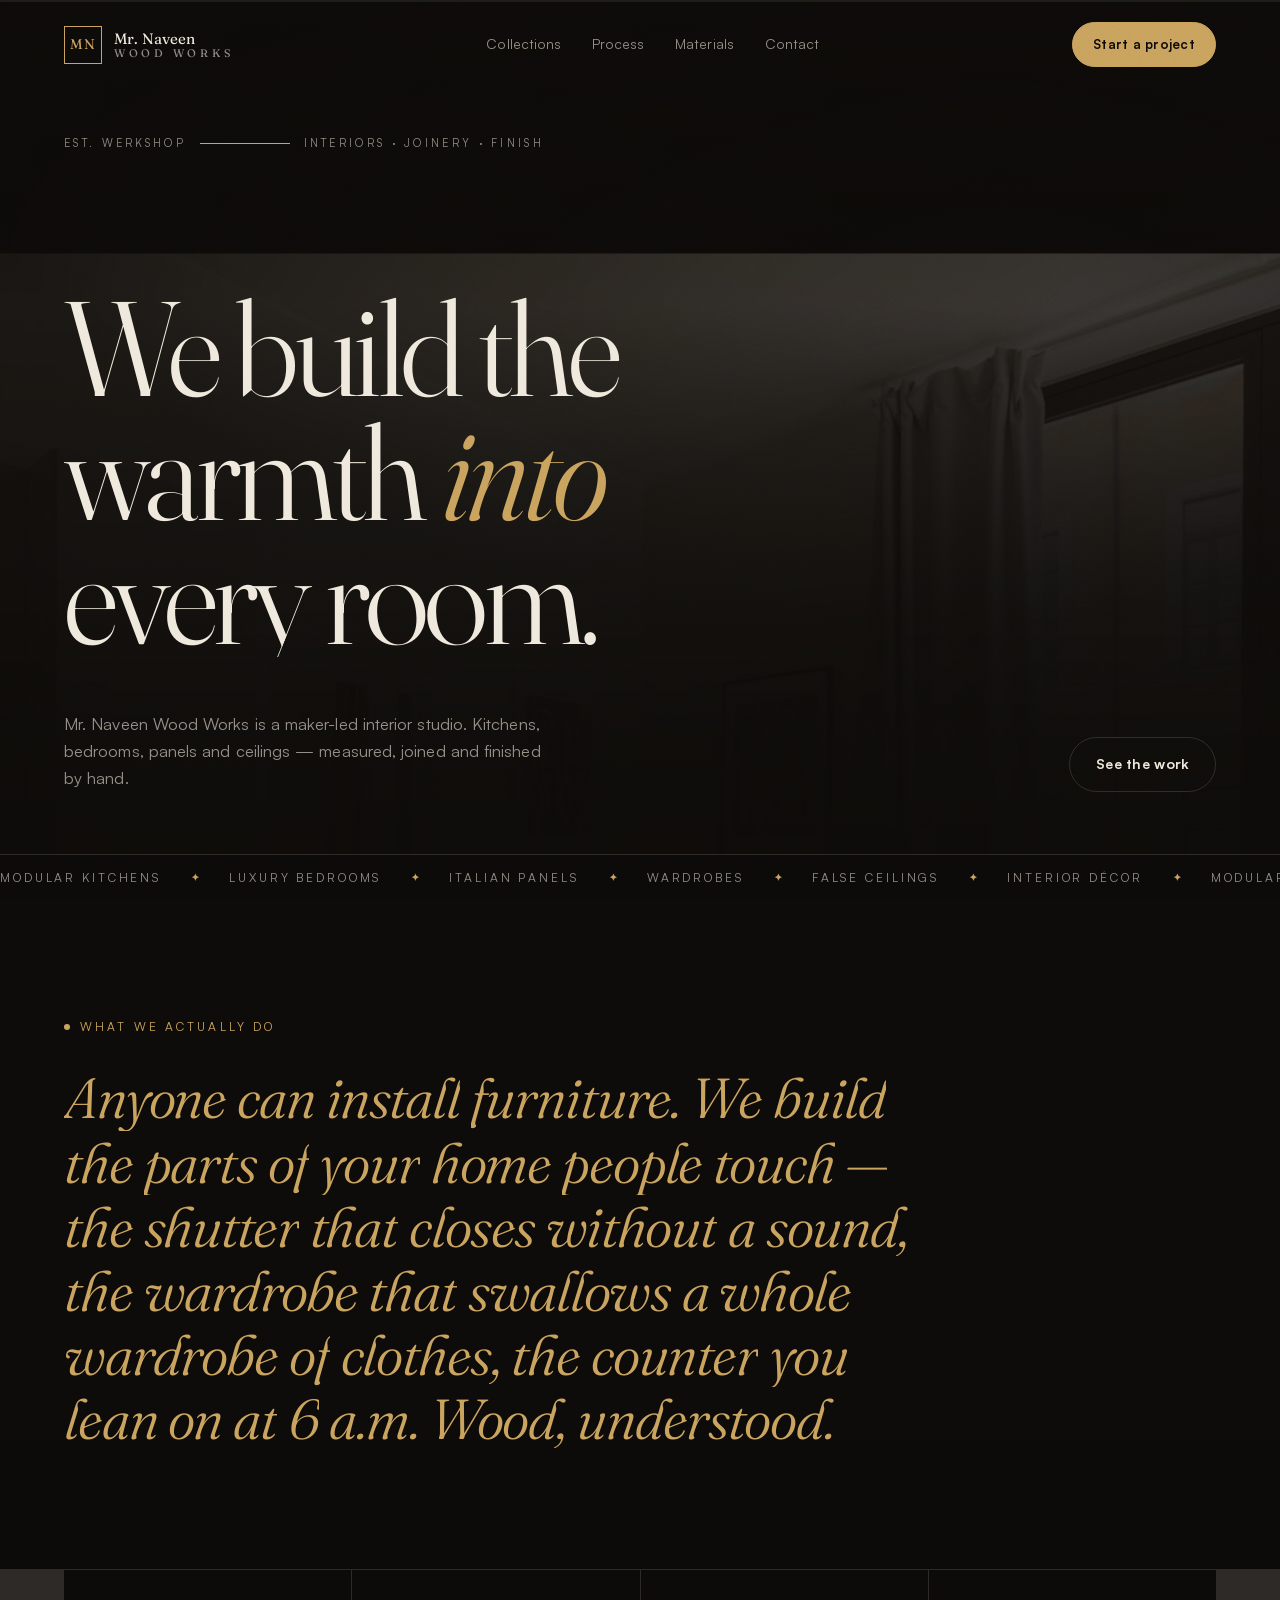
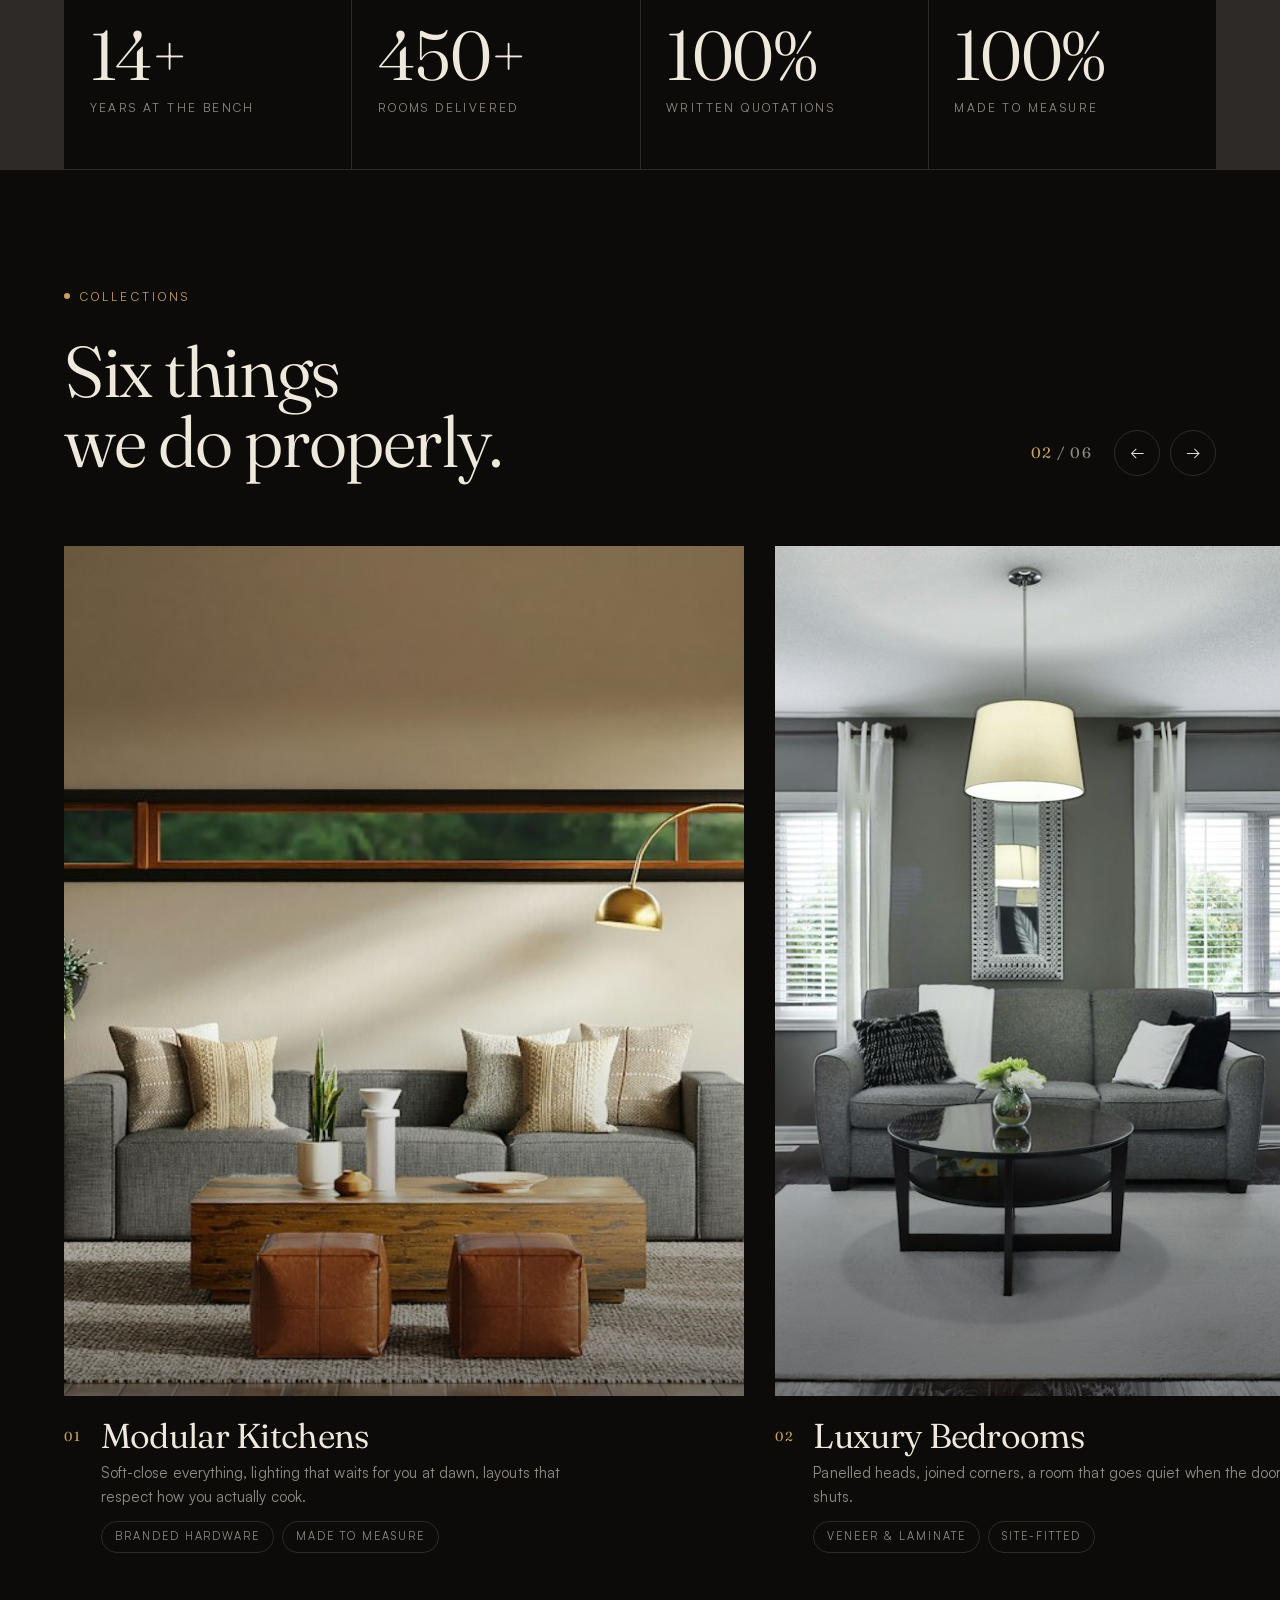
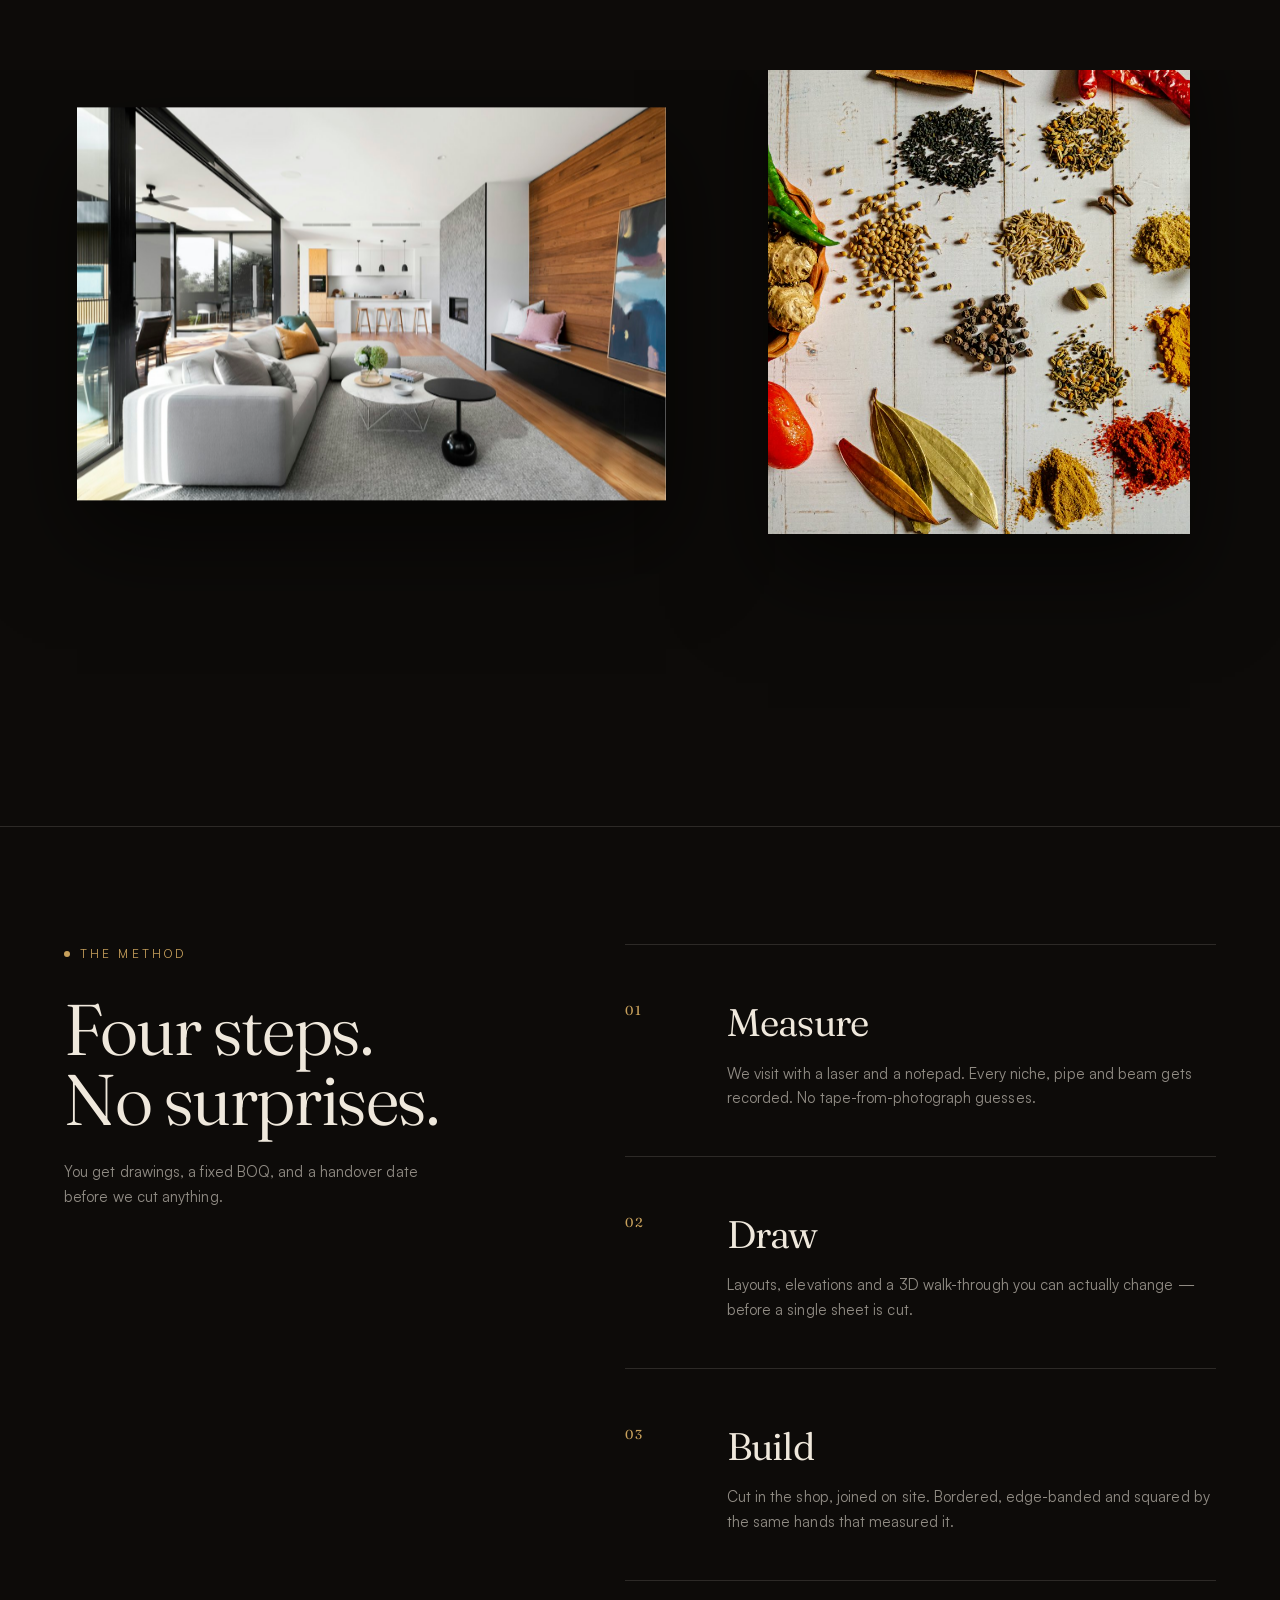
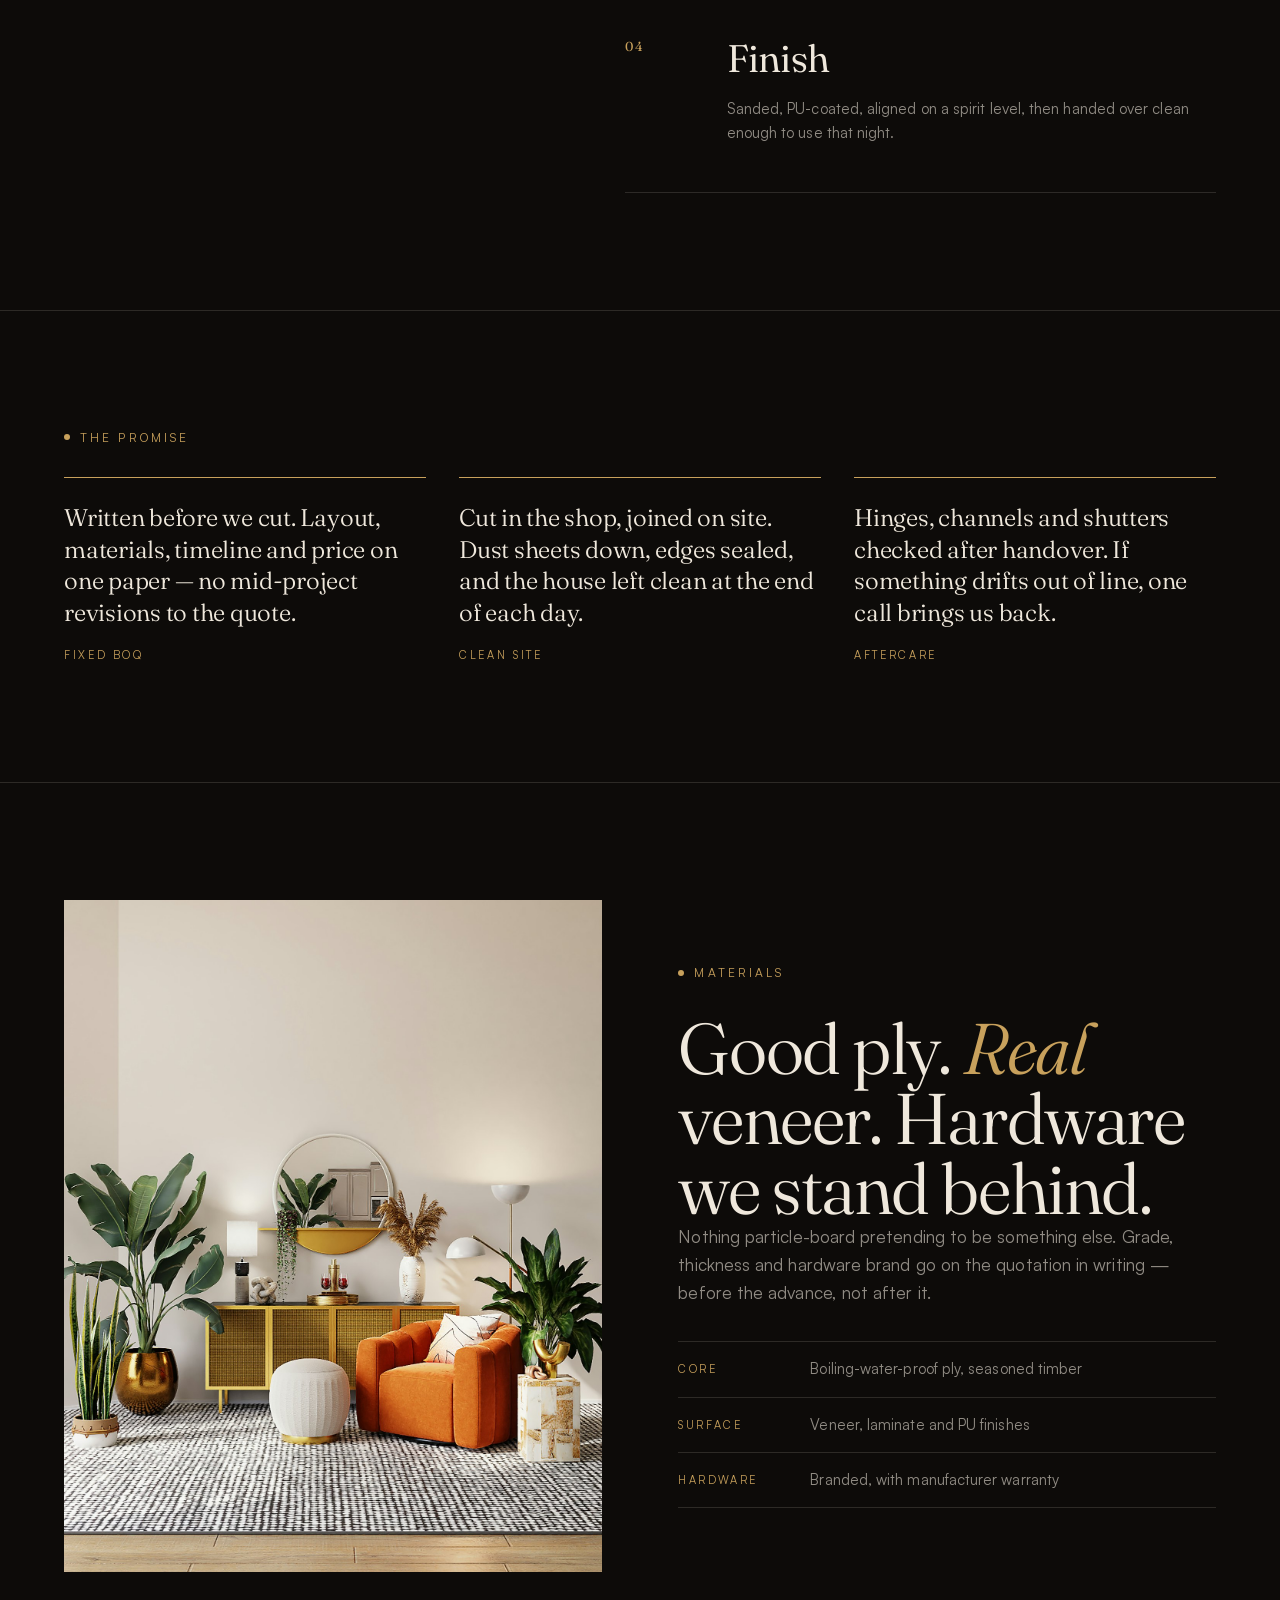
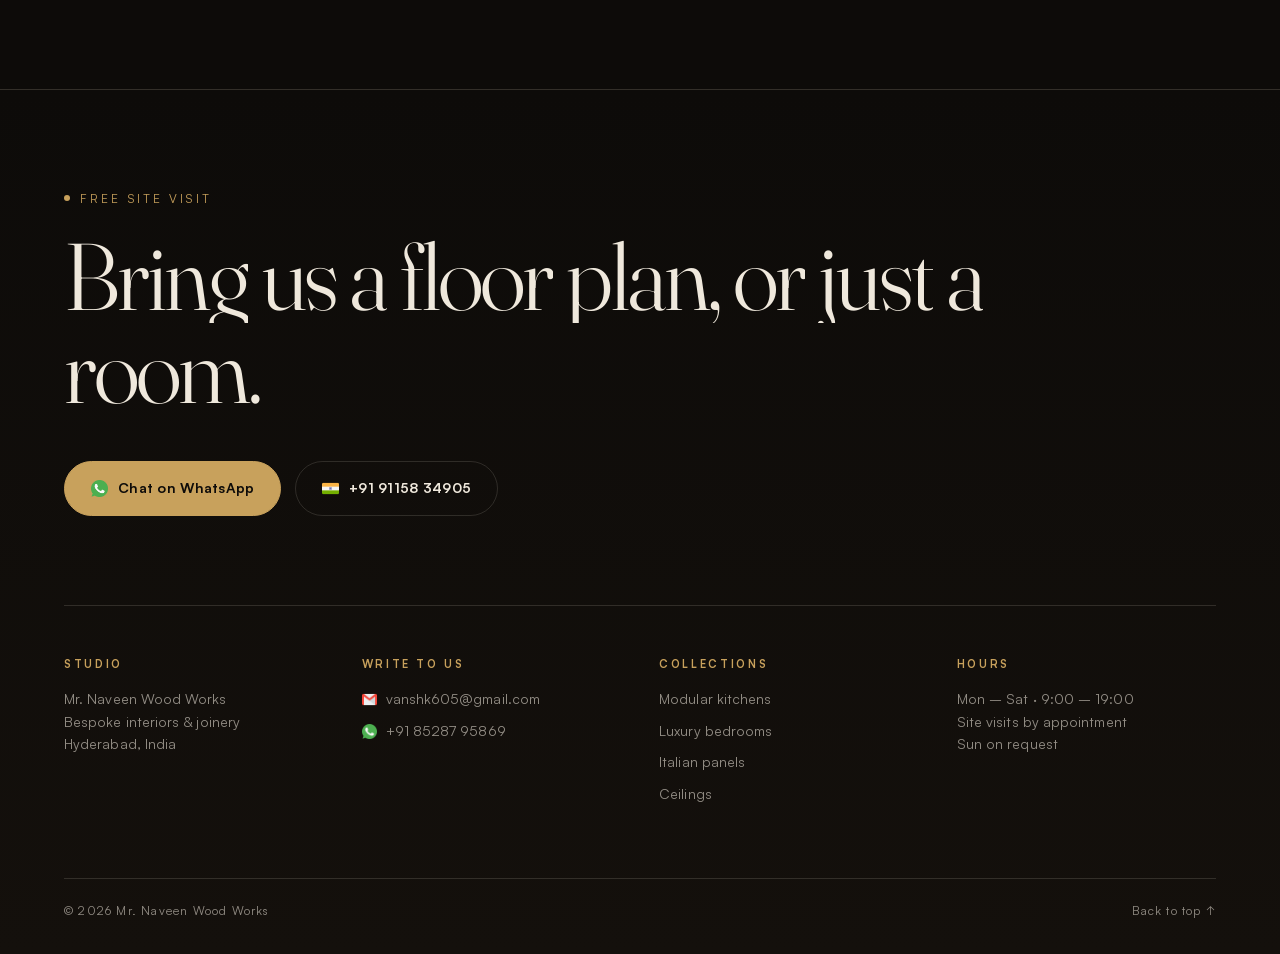
==== index.html @ 6651d2ea "Revert "Revert "Merge pull request #1 from Vansh1190/revamp-"" This reverts commit 2f059c418cfb2034f" ====
<!doctype html>
<html lang="en">
<head>
  <meta charset="utf-8" />
  <meta name="viewport" content="width=device-width, initial-scale=1, viewport-fit=cover" />
  <title>Mr. Naveen Wood Works — Bespoke Interiors, Built in Wood</title>
  <meta name="description" content="Bespoke modular kitchens, luxury bedrooms, wall panels and hand-finished joinery. Wood, understood. Interiors built to outlive trends." />
  <meta name="theme-color" content="#0d0b09" />
  <meta property="og:title" content="Mr. Naveen Wood Works — Bespoke Interiors, Built in Wood" />
  <meta property="og:description" content="Modular kitchens, luxury bedrooms, Italian panels and hand-finished joinery." />
  <meta property="og:type" content="website" />
  <link rel="icon" href="./favicon.ico" />
  <link rel="apple-touch-icon" href="./logo192.png" />
  <link rel="manifest" href="./manifest.json" />
  <link rel="preload" href="./assets/fonts/satoshi-400.woff2" as="font" type="font/woff2" crossorigin />
  <link rel="preload" href="./assets/fonts/fraunces-300-600-normal.woff2" as="font" type="font/woff2" crossorigin />
  <link rel="modulepreload" href="./assets/revamp.js" />
  <link rel="stylesheet" href="./assets/revamp.css" />
</head>
<body>
  <div class="grain" aria-hidden="true"></div>
  <div class="progress" aria-hidden="true"><span class="progress__bar"></span></div>
  <div class="cursor" aria-hidden="true"></div>

  <div class="curtain" aria-hidden="true">
    <div class="curtain__panel"></div>
    <div class="curtain__word"><span>M</span><span>N</span><span>W</span><span>W</span></div>
  </div>

  <a class="skip" href="#manifesto">Skip to content</a>

  <header class="nav" id="top">
    <div class="nav__inner">
      <a class="brand" href="#top" aria-label="Mr. Naveen Wood Works, back to top">
        <span class="brand__mark">MN</span>
        <span class="brand__text">Mr. Naveen<em>Wood Works</em></span>
      </a>
      <nav class="nav__links" id="primary-menu" aria-label="Primary">
        <a href="#collections" data-scroll>Collections</a>
        <a href="#process" data-scroll>Process</a>
        <a href="#materials" data-scroll>Materials</a>
        <a href="#contact" data-scroll>Contact</a>
      </nav>
      <div class="nav__right">
        <a class="btn btn--small magnetic" href="https://wa.me/918528795869" target="_blank" rel="noopener">Start a project</a>
        <button class="nav__toggle" aria-expanded="false" aria-controls="primary-menu" aria-label="Open menu">
          <span></span><span></span>
        </button>
      </div>
    </div>
  </header>

  <main>
    <section class="hero" id="hero">
      <div class="hero__media" data-parallax="0.14">
        <video class="hero__video" autoplay muted loop playsinline poster="./assets/img/detail-1.jpg"
          src="./assets/video/hero.mp4"></video>
      </div>
      <div class="hero__scrim" aria-hidden="true"></div>

      <div class="hero__eyebrow" data-reveal data-reveal-delay="200">
        <span>Est. Werkshop</span><i></i><span>Interiors · Joinery · Finish</span>
      </div>

      <h1 class="hero__title">
        <span class="mask"><span class="mask__i">We build the</span></span>
        <span class="mask"><span class="mask__i">warmth <em>into</em></span></span>
        <span class="mask"><span class="mask__i">every room.</span></span>
      </h1>

      <div class="hero__foot">
        <p class="hero__sub" data-reveal data-reveal-delay="900">
          Mr. Naveen Wood Works is a maker-led interior studio. Kitchens, bedrooms,
          panels and ceilings — measured, joined and finished by hand.
        </p>
        <div class="hero__side" data-reveal data-reveal-delay="1050">
          <a class="btn btn--ghost magnetic" href="#collections" data-scroll>See the work</a>
        </div>
      </div>

      <div class="hero__ticker" aria-hidden="true">
        <div class="ticker">
          <div class="ticker__track">
            <span>Modular kitchens</span><b>✦</b><span>Luxury bedrooms</span><b>✦</b><span>Italian panels</span><b>✦</b><span>Wardrobes</span><b>✦</b><span>False ceilings</span><b>✦</b><span>Interior décor</span><b>✦</b>
            <span>Modular kitchens</span><b>✦</b><span>Luxury bedrooms</span><b>✦</b><span>Italian panels</span><b>✦</b><span>Wardrobes</span><b>✦</b><span>False ceilings</span><b>✦</b><span>Interior décor</span><b>✦</b>
          </div>
        </div>
      </div>
    </section>

    <section class="section manifesto" id="manifesto">
      <div class="wrap">
        <p class="sec-eyebrow" data-reveal>
          <i class="dot"></i> What we actually do
        </p>
        <p class="statement" data-words>
          Anyone can install furniture. We build the parts of your home people touch —
          the shutter that closes without a sound, the wardrobe that swallows a whole
          wardrobe of clothes, the counter you lean on at 6&nbsp;a.m. Wood, understood.
        </p>
      </div>
    </section>

    <section class="stats">
      <div class="wrap stats__row">
        <div class="stat" data-reveal>
          <span class="stat__num" data-count="14" data-suffix="+">14+</span>
          <span class="stat__label">Years at the bench</span>
        </div>
        <div class="stat" data-reveal data-reveal-delay="120">
          <span class="stat__num" data-count="450" data-suffix="+">450+</span>
          <span class="stat__label">Rooms delivered</span>
        </div>
        <div class="stat" data-reveal data-reveal-delay="240">
          <span class="stat__num" data-count="100" data-suffix="%">100%</span>
          <span class="stat__label">Written quotations</span>
        </div>
        <div class="stat" data-reveal data-reveal-delay="360">
          <span class="stat__num" data-count="100" data-suffix="%">100%</span>
          <span class="stat__label">Made to measure</span>
        </div>
      </div>
    </section>

    <section class="section work" id="collections">
      <div class="wrap work__head">
        <div>
          <p class="sec-eyebrow" data-reveal><i class="dot"></i> Collections</p>
          <h2 class="sec-title" data-reveal data-reveal-delay="100">Six things<br />we do properly.</h2>
        </div>
        <div class="work__nav" data-reveal data-reveal-delay="200">
          <p class="work__index"><span class="work__current">01</span> / 06</p>
          <div class="work__arrows">
            <button class="round" data-work-prev aria-label="Previous collection">←</button>
            <button class="round" data-work-next aria-label="Next collection">→</button>
          </div>
        </div>
      </div>

      <div class="work__stage" data-work-stage>
        <div class="work__track">
          <article class="piece">
            <div class="piece__media" data-tilt>
              <img src="./assets/img/kitchen-1.jpg" alt="Matte modular kitchen with island" loading="lazy" />
            </div>
            <div class="piece__body">
              <span class="piece__no">01</span>
              <h3 class="piece__title">Modular Kitchens</h3>
              <p class="piece__copy">Soft-close everything, lighting that waits for you at dawn, layouts that respect how you actually cook.</p>
              <ul class="piece__meta"><li>Branded hardware</li><li>Made to measure</li></ul>
            </div>
          </article>
          <article class="piece">
            <div class="piece__media" data-tilt>
              <img src="./assets/img/bedroom-1.jpg" alt="Wood panelled bedroom" loading="lazy" />
            </div>
            <div class="piece__body">
              <span class="piece__no">02</span>
              <h3 class="piece__title">Luxury Bedrooms</h3>
              <p class="piece__copy">Panelled heads, joined corners, a room that goes quiet when the door shuts.</p>
              <ul class="piece__meta"><li>Veneer &amp; laminate</li><li>Site-fitted</li></ul>
            </div>
          </article>
          <article class="piece">
            <div class="piece__media" data-tilt>
              <img src="./assets/img/panel-1.jpg" alt="LCD and Italian wall panels" loading="lazy" />
            </div>
            <div class="piece__body">
              <span class="piece__no">03</span>
              <h3 class="piece__title">Italian &amp; LCD Panels</h3>
              <p class="piece__copy">Fluted, back-lit, seamless. The wall becomes the feature instead of holding one.</p>
              <ul class="piece__meta"><li>Seamless joints</li><li>Back-lit options</li></ul>
            </div>
          </article>
          <article class="piece">
            <div class="piece__media" data-tilt>
              <img src="./assets/img/wardrobe-1.jpg" alt="Walk-in wardrobe" loading="lazy" />
            </div>
            <div class="piece__body">
              <span class="piece__no">04</span>
              <h3 class="piece__title">Wardrobes &amp; Storage</h3>
              <p class="piece__copy">Mirror-sliding to full walk-ins. Designed around your calendar, not a catalogue.</p>
              <ul class="piece__meta"><li>Soft glide</li><li>Floor to ceiling</li></ul>
            </div>
          </article>
          <article class="piece">
            <div class="piece__media" data-tilt>
              <img src="./assets/img/ceiling-1.jpg" alt="Designer wooden false ceiling" loading="lazy" />
            </div>
            <div class="piece__body">
              <span class="piece__no">05</span>
              <h3 class="piece__title">Ceilings</h3>
              <p class="piece__copy">Coffered, curved, floating. Light concealed in the joinery itself.</p>
              <ul class="piece__meta"><li>Concealed light</li><li>Site-built</li></ul>
            </div>
          </article>
          <article class="piece">
            <div class="piece__media" data-tilt>
              <img src="./assets/img/office-1.jpg" alt="Home office joinery" loading="lazy" />
            </div>
            <div class="piece__body">
              <span class="piece__no">06</span>
              <h3 class="piece__title">Interiors &amp; Décor</h3>
              <p class="piece__copy">Tv units, shelves, full-home turnkeys. One team, one warranty, one phone call.</p>
              <ul class="piece__meta"><li>Turnkey</li><li>One warranty</li></ul>
            </div>
          </article>
        </div>
      </div>
    </section>

    <section class="parallax-band" aria-hidden="true">
      <div class="parallax-band__layer parallax-band__layer--far" data-parallax="0.06">
        <img src="./assets/img/living-2.jpg" alt="" loading="lazy" />
      </div>
      <div class="parallax-band__layer parallax-band__layer--near" data-parallax="0.2">
        <img src="./assets/img/detail-2.jpg" alt="" loading="lazy" />
      </div>
    </section>

    <section class="section process" id="process">
      <div class="wrap process__grid">
        <div class="process__sticky">
          <p class="sec-eyebrow" data-reveal><i class="dot"></i> The method</p>
          <h2 class="sec-title" data-reveal data-reveal-delay="100">Four steps.<br />No surprises.</h2>
          <p class="process__note" data-reveal data-reveal-delay="200">
            You get drawings, a fixed BOQ, and a handover date before we cut anything.
          </p>
        </div>
        <ol class="process__steps">
          <li class="step" data-reveal>
            <span class="step__no">01</span>
            <h3>Measure</h3>
            <p>We visit with a laser and a notepad. Every niche, pipe and beam gets recorded. No tape-from-photograph guesses.</p>
          </li>
          <li class="step" data-reveal>
            <span class="step__no">02</span>
            <h3>Draw</h3>
            <p>Layouts, elevations and a 3D walk-through you can actually change — before a single sheet is cut.</p>
          </li>
          <li class="step" data-reveal>
            <span class="step__no">03</span>
            <h3>Build</h3>
            <p>Cut in the shop, joined on site. Bordered, edge-banded and squared by the same hands that measured it.</p>
          </li>
          <li class="step" data-reveal>
            <span class="step__no">04</span>
            <h3>Finish</h3>
            <p>Sanded, PU-coated, aligned on a spirit level, then handed over clean enough to use that night.</p>
          </li>
        </ol>
      </div>
    </section>

    <section class="section voices">
      <div class="wrap">
        <p class="sec-eyebrow" data-reveal><i class="dot"></i> The promise</p>
        <div class="voices__grid">
          <div class="voice" data-reveal>
            <p>Written before we cut. Layout, materials, timeline and price on one paper — no mid-project revisions to the quote.</p>
            <footer>Fixed BOQ</footer>
          </div>
          <div class="voice" data-reveal data-reveal-delay="120">
            <p>Cut in the shop, joined on site. Dust sheets down, edges sealed, and the house left clean at the end of each day.</p>
            <footer>Clean site</footer>
          </div>
          <div class="voice" data-reveal data-reveal-delay="240">
            <p>Hinges, channels and shutters checked after handover. If something drifts out of line, one call brings us back.</p>
            <footer>Aftercare</footer>
          </div>
        </div>
      </div>
    </section>

    <section class="section closing" id="materials">
      <div class="wrap closing__grid">
        <div class="closing__media" data-tilt>
          <img src="./assets/img/shelf-1.jpg" alt="Joinery detail, solid timber shelving" loading="lazy" />
        </div>
        <div class="closing__text">
          <p class="sec-eyebrow" data-reveal><i class="dot"></i> Materials</p>
          <h2 class="sec-title" data-reveal data-reveal-delay="100">Good ply. <em>Real</em> veneer. Hardware we stand behind.</h2>
          <p class="lead" data-reveal data-reveal-delay="180">
            Nothing particle-board pretending to be something else. Grade, thickness and
            hardware brand go on the quotation in writing — before the advance, not after it.
          </p>
          <ul class="specs" data-reveal data-reveal-delay="260">
            <li><span>Core</span>Boiling-water-proof ply, seasoned timber</li>
            <li><span>Surface</span>Veneer, laminate and PU finishes</li>
            <li><span>Hardware</span>Branded, with manufacturer warranty</li>
          </ul>
        </div>
      </div>
    </section>
  </main>

  <footer class="footer" id="contact">
    <div class="wrap">
      <p class="footer__cta-eyebrow" data-reveal><i class="dot"></i> Free site visit</p>
      <h2 class="footer__title" data-words>Bring us a floor plan, or just a room.</h2>
      <div class="footer__actions" data-reveal data-reveal-delay="200">
        <a class="btn magnetic" href="https://wa.me/918528795869" target="_blank" rel="noopener">
          <img src="./assets/icons/whatsapp.png" alt="" />Chat on WhatsApp
        </a>
        <a class="btn btn--ghost magnetic" href="tel:+919115834905">
          <img src="./assets/icons/phone.png" alt="" />+91 91158 34905
        </a>
      </div>

      <div class="footer__cols">
        <div>
          <h3>Studio</h3>
          <p>Mr. Naveen Wood Works<br />Bespoke interiors &amp; joinery<br />Hyderabad, India</p>
        </div>
        <div>
          <h3>Write to us</h3>
          <a href="mailto:vanshk605@gmail.com"><img src="./assets/icons/gmail.png" alt="" />vanshk605@gmail.com</a>
          <a href="https://wa.me/918528795869" target="_blank" rel="noopener"><img src="./assets/icons/whatsapp.png" alt="" />+91 85287 95869</a>
        </div>
        <div>
          <h3>Collections</h3>
          <a href="#collections" data-scroll>Modular kitchens</a>
          <a href="#collections" data-scroll>Luxury bedrooms</a>
          <a href="#collections" data-scroll>Italian panels</a>
          <a href="#collections" data-scroll>Ceilings</a>
        </div>
        <div>
          <h3>Hours</h3>
          <p>Mon – Sat · 9:00 – 19:00<br />Site visits by appointment<br />Sun on request</p>
        </div>
      </div>

      <div class="footer__base">
        <span>© <span data-year>2026</span> Mr. Naveen Wood Works</span>
        <a href="#top" data-scroll>Back to top ↑</a>
      </div>
    </div>
  </footer>

  <script type="module" src="./assets/revamp.js"></script>
</body>
</html>
---- assets/revamp.css ----
@import url("./fonts/fraunces.css");
@import url("./fonts/satoshi.css");

:root {
  --ink: #0d0b09;
  --ink-soft: #17130f;
  --bone: #efe8dc;
  --bone-dim: rgba(239, 232, 220, .58);
  --gold: #c8a15c;
  --walnut: #6b4a2f;
  --line: rgba(239, 232, 220, .14);
  --display: "Fraunces", "Iowan Old Style", Georgia, serif;
  --body: "Satoshi", "Helvetica Neue", Arial, sans-serif;
  --ease: cubic-bezier(.22, 1, .36, 1);
  --slow: cubic-bezier(.16, 1, .3, 1);
  --pad: clamp(20px, 5vw, 88px);
  --h1: clamp(2.9rem, 10.5vw, 9.4rem);
}

*, ::before, ::after { box-sizing: border-box; }

html { -webkit-text-size-adjust: 100%; scroll-behavior: smooth; }

body {
  margin: 0;
  background: var(--ink);
  color: var(--bone);
  font-family: var(--body);
  font-weight: 400;
  font-size: clamp(15px, 1.05vw, 17px);
  line-height: 1.62;
  letter-spacing: .005em;
  -webkit-font-smoothing: antialiased;
  overflow-x: hidden;
}

body.is-locked { overflow: hidden; }

img, video { display: block; max-width: 100%; }
a { color: inherit; text-decoration: none; }
h1, h2, h3, p, ol, ul, figure, blockquote { margin: 0; }
ol, ul { padding: 0; list-style: none; }
button { font: inherit; color: inherit; background: none; border: 0; }

::selection { background: var(--gold); color: var(--ink); }

:focus-visible { outline: 2px solid var(--gold); outline-offset: 3px; }

.wrap { width: min(1440px, 100%); padding-inline: var(--pad); margin-inline: auto; }

.skip {
  position: fixed; top: -100px; left: 16px; z-index: 999;
  background: var(--gold); color: var(--ink); padding: 10px 16px; border-radius: 2px;
  transition: top .25s var(--ease);
}
.skip:focus { top: 16px; }

/* ---------- texture + chrome ---------- */
.grain {
  position: fixed; inset: -60%; z-index: 900; pointer-events: none;
  opacity: .16; mix-blend-mode: overlay;
  background-image: url("data:image/svg+xml;utf8,<svg xmlns='http://www.w3.org/2000/svg' width='160' height='160'><filter id='n'><feTurbulence type='fractalNoise' baseFrequency='.85' numOctaves='3' stitchTiles='stitch'/></filter><rect width='160' height='160' filter='url(%23n)'/></svg>");
  animation: grain 7s steps(7) infinite;
}
@keyframes grain {
  0%, 100% { transform: translate3d(0, 0, 0); }
  20% { transform: translate3d(-3%, 2%, 0); }
  40% { transform: translate3d(2%, -4%, 0); }
  60% { transform: translate3d(-2%, -2%, 0); }
  80% { transform: translate3d(3%, 3%, 0); }
}

.progress {
  position: fixed; inset: 0 auto auto 0; z-index: 950; width: 100%; height: 2px;
  background: rgba(239, 232, 220, .08);
}
.progress__bar { display: block; height: 100%; width: 100%; transform: scaleX(0); transform-origin: 0 50%; background: var(--gold); }

.cursor {
  position: fixed; top: 0; left: 0; z-index: 960; width: 34px; height: 34px;
  margin: -17px 0 0 -17px; border: 1px solid var(--gold); border-radius: 50%;
  pointer-events: none; opacity: 0; transition: opacity .4s;
}
.cursor.is-on { opacity: .85; }
@media (hover: none), (pointer: coarse) { .cursor { display: none; } }

/* ---------- preloader ---------- */
.curtain { position: fixed; inset: 0; z-index: 990; display: grid; place-items: center; pointer-events: none; }
.curtain__panel { position: absolute; inset: 0; background: var(--ink-soft); transform-origin: 50% 100%; animation: curtainUp 1s var(--slow) 2.8s forwards; }
.curtain__word { display: flex; gap: .06em; font-family: var(--display); font-size: clamp(2rem, 7vw, 4.4rem); color: var(--gold); }
.curtain__word span { opacity: 0; transform: translateY(60%); }
html:not(.is-ready) .curtain__word span { animation: curtainWord .9s var(--slow) forwards; }
html:not(.is-ready) .curtain__word span:nth-child(2) { animation-delay: .08s; }
html:not(.is-ready) .curtain__word span:nth-child(3) { animation-delay: .16s; }
html:not(.is-ready) .curtain__word span:nth-child(4) { animation-delay: .24s; }
html.is-ready .curtain__panel { animation: curtainUp 1s var(--slow) .12s forwards; }
html.is-ready .curtain__word { animation: curtainOut .5s var(--ease) forwards; }
@keyframes curtainWord { to { opacity: 1; transform: translateY(0); } }
@keyframes curtainOut { to { opacity: 0; transform: translateY(-30%); } }
@keyframes curtainUp { to { transform: translateY(-101%); } }

/* ---------- nav ---------- */
.nav {
  position: fixed; inset: 0 0 auto; z-index: 800;
  transition: transform .55s var(--slow), background-color .4s, border-color .4s;
  border-bottom: 1px solid transparent;
}
.nav__inner {
  width: min(1440px, 100%); margin-inline: auto; padding: clamp(14px, 2vw, 22px) var(--pad);
  display: flex; align-items: center; justify-content: space-between; gap: 20px;
}
.nav.is-stuck { background: rgba(13, 11, 9, .82); backdrop-filter: blur(14px); border-bottom-color: var(--line); }
.nav.is-hidden { transform: translateY(-104%); }
.brand { display: flex; align-items: center; gap: 12px; }
.brand__mark {
  display: grid; place-items: center; width: 38px; height: 38px; flex: none;
  border: 1px solid var(--gold); color: var(--gold);
  font-family: var(--display); font-size: 14px; letter-spacing: .04em;
}
.brand__text { font-family: var(--display); font-size: 15px; line-height: 1.15; letter-spacing: .01em; }
.brand__text em { display: block; font-style: normal; font-size: 11px; letter-spacing: .34em; text-transform: uppercase; color: var(--bone-dim); }
.nav__links { display: flex; gap: clamp(18px, 2.4vw, 38px); font-size: 14px; }
.nav__links a { position: relative; padding-block: 6px; color: var(--bone-dim); transition: color .3s; }
.nav__links a::after {
  content: ""; position: absolute; left: 0; bottom: 0; width: 100%; height: 1px;
  background: var(--gold); transform: scaleX(0); transform-origin: 100% 50%;
  transition: transform .45s var(--slow);
}
.nav__links a:hover { color: var(--bone); }
.nav__links a:hover::after { transform: scaleX(1); transform-origin: 0 50%; }
.nav__right { display: flex; align-items: center; gap: 12px; }
.nav__toggle { display: none; width: 44px; height: 44px; border: 1px solid var(--line); border-radius: 999px; position: relative; }
.nav__toggle span { position: absolute; left: 13px; width: 18px; height: 1px; background: var(--bone); transition: transform .4s var(--slow), opacity .3s; }
.nav__toggle span:nth-child(1) { top: 19px; }
.nav__toggle span:nth-child(2) { top: 24px; }
.nav.is-open .nav__toggle span:nth-child(1) { transform: translateY(2.5px) rotate(45deg); }
.nav.is-open .nav__toggle span:nth-child(2) { transform: translateY(-2.5px) rotate(-45deg); }

@media (max-width: 900px) {
  .nav__links {
    position: fixed; inset: 0; z-index: -1; flex-direction: column; align-items: flex-start;
    justify-content: center; gap: 8px; padding: var(--pad);
    background: var(--ink-soft); font-family: var(--display);
    clip-path: inset(0 0 100% 0); transition: clip-path .8s var(--slow);
  }
  .nav.is-open, .nav.is-open.is-stuck { background: transparent; backdrop-filter: none; border-bottom-color: transparent; }
  .nav.is-open .nav__links { clip-path: inset(0 0 0 0); }
  .nav__links a { font-size: clamp(2rem, 9vw, 3.4rem); color: var(--bone); letter-spacing: -.02em; }
  .nav.is-open .nav__links a { opacity: 0; animation: menuIn .7s var(--slow) forwards; }
  .nav.is-open .nav__links a:nth-child(2) { animation-delay: .07s; }
  .nav.is-open .nav__links a:nth-child(3) { animation-delay: .14s; }
  .nav.is-open .nav__links a:nth-child(4) { animation-delay: .21s; }
  .nav__toggle { display: block; }
  .nav__right .btn--small { display: none; }
  .hero__eyebrow { position: static; margin-bottom: 22px; }
}
html:not(.js) .curtain { animation: curtainOut .6s var(--ease) 2.9s forwards; }
@keyframes menuIn { from { opacity: 0; transform: translateY(30%); } to { opacity: 1; transform: none; } }

/* ---------- buttons ---------- */
.btn {
  position: relative; display: inline-flex; align-items: center; gap: 10px;
  padding: 15px 26px; border-radius: 999px; border: 1px solid var(--gold);
  background: var(--gold); color: var(--ink);
  font-size: 14px; font-weight: 700; letter-spacing: .02em;
  will-change: transform;
  transition: background-color .35s, color .35s, border-color .35s;
}
.btn img { width: 17px; height: 17px; }
.btn:hover { background: transparent; color: var(--bone); }
.btn--ghost { background: transparent; color: var(--bone); border-color: var(--line); }
.btn--ghost:hover { border-color: var(--gold); color: var(--gold); }
.btn--small { padding: 11px 20px; font-size: 13px; }

.round {
  width: 46px; height: 46px; border-radius: 50%; border: 1px solid var(--line);
  display: grid; place-items: center; font-size: 16px; color: var(--bone);
  transition: border-color .3s, background-color .3s, color .3s, transform .3s var(--ease);
}
.round:hover { border-color: var(--gold); color: var(--gold); }
.round:active { transform: scale(.94); }

/* ---------- shared type ---------- */
.sec-eyebrow {
  display: flex; align-items: center; gap: 10px;
  font-size: 12px; letter-spacing: .26em; text-transform: uppercase; color: var(--gold);
  margin-bottom: clamp(18px, 2.6vw, 30px);
}
.dot { width: 6px; height: 6px; border-radius: 50%; background: var(--gold); flex: none; }
.sec-title {
  font-family: var(--display); font-weight: 340; line-height: .98;
  font-size: clamp(2.2rem, 5.6vw, 5.2rem); letter-spacing: -.02em;
}
.sec-title em { font-style: italic; color: var(--gold); }
.lead { color: var(--bone-dim); font-size: clamp(1rem, 1.35vw, 1.16rem); max-width: 54ch; }

.section { padding-block: clamp(84px, 13vh, 190px); position: relative; }

/* ---------- reveal system ---------- */
[data-reveal] { opacity: 0; transform: translateY(30px); }
.is-in[data-reveal] {
  opacity: 1; transform: none;
  transition: opacity 1s var(--slow), transform 1.1s var(--slow);
  transition-delay: calc(var(--d, 0) * 1ms);
}
.mask { display: block; overflow: hidden; }
.mask__i { display: block; transform: translateY(108%); transition: transform 1.15s var(--slow); transition-delay: calc(var(--d, 0) * 1ms); }
.is-in .mask__i { transform: translateY(0); }
.word { display: inline-block; overflow: hidden; vertical-align: top; }
.word > i { display: inline-block; font-style: inherit; transform: translateY(105%); opacity: 0; transition: transform .8s var(--slow), opacity .6s ease; }
.is-in .word > i { transform: translateY(0); opacity: 1; }

/* ---------- hero ---------- */
.hero {
  position: relative; min-height: 100svh; display: flex; flex-direction: column;
  justify-content: flex-end; padding: clamp(90px, 14vh, 150px) var(--pad) 0;
  overflow: hidden; isolation: isolate;
}
.hero__media { position: absolute; inset: -12% 0; z-index: -2; will-change: transform; }
.hero__video { width: 100%; height: 100%; object-fit: cover; transform: scale(1.06); }
.hero__scrim {
  position: absolute; inset: 0; z-index: -1;
  background:
    radial-gradient(120% 90% at 78% 8%, rgba(13, 11, 9, .1) 0%, rgba(13, 11, 9, .78) 68%),
    linear-gradient(to bottom, rgba(13, 11, 9, .72) 0%, rgba(13, 11, 9, .22) 34%, rgba(13, 11, 9, .9) 82%, var(--ink) 100%);
}
.hero__eyebrow {
  position: absolute; top: clamp(92px, 15vh, 150px); left: var(--pad);
  display: flex; align-items: center; gap: 14px;
  font-size: 11px; letter-spacing: .3em; text-transform: uppercase; color: var(--bone-dim);
}
.hero__eyebrow i { display: block; width: clamp(30px, 7vw, 90px); height: 1px; background: var(--gold); }
.hero__title {
  font-family: var(--display); font-weight: 320; font-size: var(--h1);
  line-height: .92; letter-spacing: -.035em; text-wrap: balance;
}
.hero__title em { font-style: italic; color: var(--gold); }
.hero__foot {
  display: flex; flex-wrap: wrap; align-items: flex-end; justify-content: space-between;
  gap: 26px; padding-block: clamp(30px, 6vh, 64px) clamp(84px, 12vh, 120px);
}
.hero__sub { max-width: 44ch; color: var(--bone-dim); font-size: clamp(.98rem, 1.3vw, 1.14rem); }
.hero__ticker { position: absolute; inset: auto 0 0; border-top: 1px solid var(--line); background: rgba(13, 11, 9, .5); backdrop-filter: blur(6px); overflow: hidden; }
.ticker { display: flex; padding-block: 13px; }
.ticker__track { display: flex; flex: none; align-items: center; gap: 30px; padding-right: 30px; animation: ticker 34s linear infinite; }
.ticker__track span { font-size: 12px; letter-spacing: .24em; text-transform: uppercase; color: var(--bone-dim); white-space: nowrap; }
.ticker__track b { color: var(--gold); font-size: 10px; }
@keyframes ticker { to { transform: translateX(-50%); } }

/* ---------- manifesto ---------- */
.statement {
  font-family: var(--display); font-weight: 320; letter-spacing: -.02em;
  font-size: clamp(1.75rem, 4.4vw, 4.1rem); line-height: 1.14; max-width: 21ch;
}
.manifesto .statement { max-width: 26ch; }
.statement i { font-style: italic; color: var(--gold); }

/* ---------- stats ---------- */
.stats { border-block: 1px solid var(--line); }
.stats__row { display: grid; grid-template-columns: repeat(4, 1fr); gap: 1px; background: var(--line); }
.stat { background: var(--ink); padding: clamp(26px, 4vw, 52px) clamp(16px, 2vw, 30px); display: grid; gap: 8px; }
.stat__num { font-family: var(--display); font-weight: 340; font-size: clamp(2.4rem, 5.4vw, 4.6rem); line-height: 1; letter-spacing: -.02em; }
.stat__label { font-size: 12px; letter-spacing: .2em; text-transform: uppercase; color: var(--bone-dim); }
@media (max-width: 800px) { .stats__row { grid-template-columns: repeat(2, 1fr); } }

/* ---------- collections ---------- */
.work__head { display: flex; flex-wrap: wrap; align-items: flex-end; justify-content: space-between; gap: 30px; }
.work__nav { display: flex; align-items: center; gap: 22px; }
.work__index { font-family: var(--display); font-size: 15px; letter-spacing: .1em; color: var(--bone-dim); }
.work__current { color: var(--gold); }
.work__arrows { display: flex; gap: 10px; }
.work__stage {
  margin-top: clamp(36px, 6vw, 70px); overflow-x: auto; overflow-y: hidden;
  scroll-snap-type: x proximity; scrollbar-width: none; cursor: grab; overscroll-behavior-x: contain;
}
.work__stage::-webkit-scrollbar { display: none; }
.work__stage.is-grabbing { cursor: grabbing; scroll-snap-type: none; }
.work__track { display: flex; gap: clamp(18px, 2.4vw, 34px); padding-inline: var(--pad); will-change: transform; }
.piece { flex: 0 0 min(680px, 80vw); scroll-snap-align: center; }
.work.is-rail [data-work-stage] .piece { opacity: 0; transform: translateY(34px); }
.work.is-rail [data-work-stage] .piece.is-in { opacity: 1; transform: none; transition: opacity .9s var(--slow), transform 1s var(--slow); }
.piece__media { position: relative; overflow: hidden; aspect-ratio: 4 / 5; background: var(--ink-soft); will-change: transform; }
.piece__media img { width: 100%; height: 100%; object-fit: cover; transform: scale(1.12); transition: transform 1.4s var(--slow); }
.piece:hover .piece__media img { transform: scale(1.02); }
.piece__media::after { content: ""; position: absolute; inset: 0; background: linear-gradient(to top, rgba(13, 11, 9, .5), transparent 46%); }
.piece__body { padding-top: 22px; display: grid; grid-template-columns: auto 1fr; gap: 6px 18px; }
.piece__no { font-family: var(--display); font-size: 13px; color: var(--gold); letter-spacing: .18em; padding-top: 8px; }
.piece__title { font-family: var(--display); font-weight: 360; font-size: clamp(1.5rem, 2.7vw, 2.3rem); line-height: 1.06; letter-spacing: -.02em; }
.piece__copy { grid-column: 2; color: var(--bone-dim); max-width: 46ch; }
.piece__meta { grid-column: 2; display: flex; flex-wrap: wrap; gap: 8px; margin-top: 6px; }
.piece__meta li { font-size: 11px; letter-spacing: .18em; text-transform: uppercase; color: var(--bone-dim); border: 1px solid var(--line); border-radius: 999px; padding: 6px 13px; }

/* ---------- parallax band ---------- */
.parallax-band { position: relative; height: clamp(460px, 84vh, 860px); overflow: hidden; }
.parallax-band__layer { position: absolute; will-change: transform; overflow: hidden; box-shadow: 0 40px 90px rgba(0, 0, 0, .55); }
.parallax-band__layer img { width: 100%; height: 100%; object-fit: cover; }
.parallax-band__layer--far { top: 12%; left: 6%; width: 46%; aspect-ratio: 3 / 2; }
.parallax-band__layer--near { right: 7%; bottom: 10%; width: 33%; aspect-ratio: 4 / 5; }
@media (max-width: 800px) {
  .parallax-band { height: 60vh; }
  .parallax-band__layer--far { top: 8%; left: 6%; width: 62%; }
  .parallax-band__layer--near { right: 6%; bottom: 6%; width: 44%; }
}

/* ---------- process ---------- */
.process { border-top: 1px solid var(--line); }
.process__grid { display: grid; grid-template-columns: minmax(0, .9fr) minmax(0, 1.1fr); gap: clamp(30px, 6vw, 90px); align-items: start; }
.process__sticky { position: sticky; top: clamp(110px, 18vh, 190px); }
.process__note { margin-top: 26px; color: var(--bone-dim); max-width: 34ch; }
.process__steps { border-top: 1px solid var(--line); }
.step { display: grid; grid-template-columns: 82px 1fr; gap: 8px 20px; padding-block: clamp(28px, 4vw, 46px); border-bottom: 1px solid var(--line); }
.step__no { font-family: var(--display); font-size: 13px; letter-spacing: .18em; color: var(--gold); padding-top: 9px; }
.step h3 { font-family: var(--display); font-weight: 360; font-size: clamp(1.5rem, 3vw, 2.4rem); letter-spacing: -.02em; }
.step p { grid-column: 2; color: var(--bone-dim); max-width: 52ch; }
@media (max-width: 900px) {
  .process__grid { grid-template-columns: 1fr; }
  .process__sticky { position: static; }
}

/* ---------- promise ---------- */
.voices { border-top: 1px solid var(--line); }
.voices__grid { display: grid; grid-template-columns: repeat(3, 1fr); gap: clamp(18px, 2.6vw, 40px); }
.voice { border-top: 1px solid var(--gold); padding-top: 24px; display: grid; gap: 18px; align-content: start; }
.voice p { font-family: var(--display); font-weight: 330; font-size: clamp(1.1rem, 1.9vw, 1.5rem); line-height: 1.32; letter-spacing: -.01em; }
.voice footer { font-size: 11px; letter-spacing: .24em; text-transform: uppercase; color: var(--gold); }
@media (max-width: 860px) { .voices__grid { grid-template-columns: 1fr; } }

/* ---------- materials ---------- */
.closing { border-top: 1px solid var(--line); }
.closing__grid { display: grid; grid-template-columns: 1fr 1fr; gap: clamp(30px, 6vw, 90px); align-items: center; }
.closing__media { overflow: hidden; aspect-ratio: 4 / 5; will-change: transform; }
.closing__media img { width: 100%; height: 100%; object-fit: cover; }
.specs { margin-top: 34px; border-top: 1px solid var(--line); }
.specs li { display: grid; grid-template-columns: 116px 1fr; gap: 16px; padding-block: 15px; border-bottom: 1px solid var(--line); color: var(--bone-dim); }
.specs li span { font-size: 11px; letter-spacing: .22em; text-transform: uppercase; color: var(--gold); padding-top: 4px; }
@media (max-width: 900px) { .closing__grid { grid-template-columns: 1fr; } }

/* ---------- footer ---------- */
.footer { border-top: 1px solid var(--line); padding-top: clamp(70px, 11vh, 140px); padding-bottom: 34px; background: linear-gradient(to bottom, var(--ink), #14100c); }
.footer__cta-eyebrow { display: flex; align-items: center; gap: 10px; font-size: 12px; letter-spacing: .26em; text-transform: uppercase; color: var(--gold); margin-bottom: 22px; }
.footer__title { font-family: var(--display); font-weight: 320; font-size: clamp(2.3rem, 7.4vw, 6.4rem); line-height: .98; letter-spacing: -.03em; max-width: 18ch; }
.footer__actions { display: flex; flex-wrap: wrap; gap: 14px; margin-top: clamp(30px, 5vh, 54px); }
.footer__cols { display: grid; grid-template-columns: repeat(4, 1fr); gap: clamp(22px, 3vw, 44px); margin-top: clamp(60px, 10vh, 120px); padding-top: clamp(30px, 4vw, 50px); border-top: 1px solid var(--line); }
.footer__cols h3 { font-size: 11px; letter-spacing: .24em; text-transform: uppercase; color: var(--gold); margin-bottom: 14px; }
.footer__cols p, .footer__cols a { display: flex; gap: 9px; align-items: center; color: var(--bone-dim); font-size: 14px; }
.footer__cols a { margin-bottom: 9px; transition: color .3s; }
.footer__cols a:hover { color: var(--bone); }
.footer__cols img { width: 15px; height: 15px; }
.footer__base { display: flex; justify-content: space-between; gap: 16px; margin-top: clamp(40px, 7vh, 80px); padding-top: 22px; border-top: 1px solid var(--line); font-size: 12px; letter-spacing: .1em; color: var(--bone-dim); }
@media (max-width: 860px) { .footer__cols { grid-template-columns: repeat(2, 1fr); } }

/* ---------- reduced motion ---------- */
@media (prefers-reduced-motion: reduce) {
  html { scroll-behavior: auto; }
  *, *::before, *::after { animation-duration: .01ms !important; animation-iteration-count: 1 !important; transition-duration: .01ms !important; }
  [data-reveal] { opacity: 1; transform: none; }
  .mask__i { transform: none; }
  .word > i { transform: none; opacity: 1; }
  .curtain { display: none; }
  .grain, .cursor { display: none; }
  .piece__media img { transform: scale(1); }
}
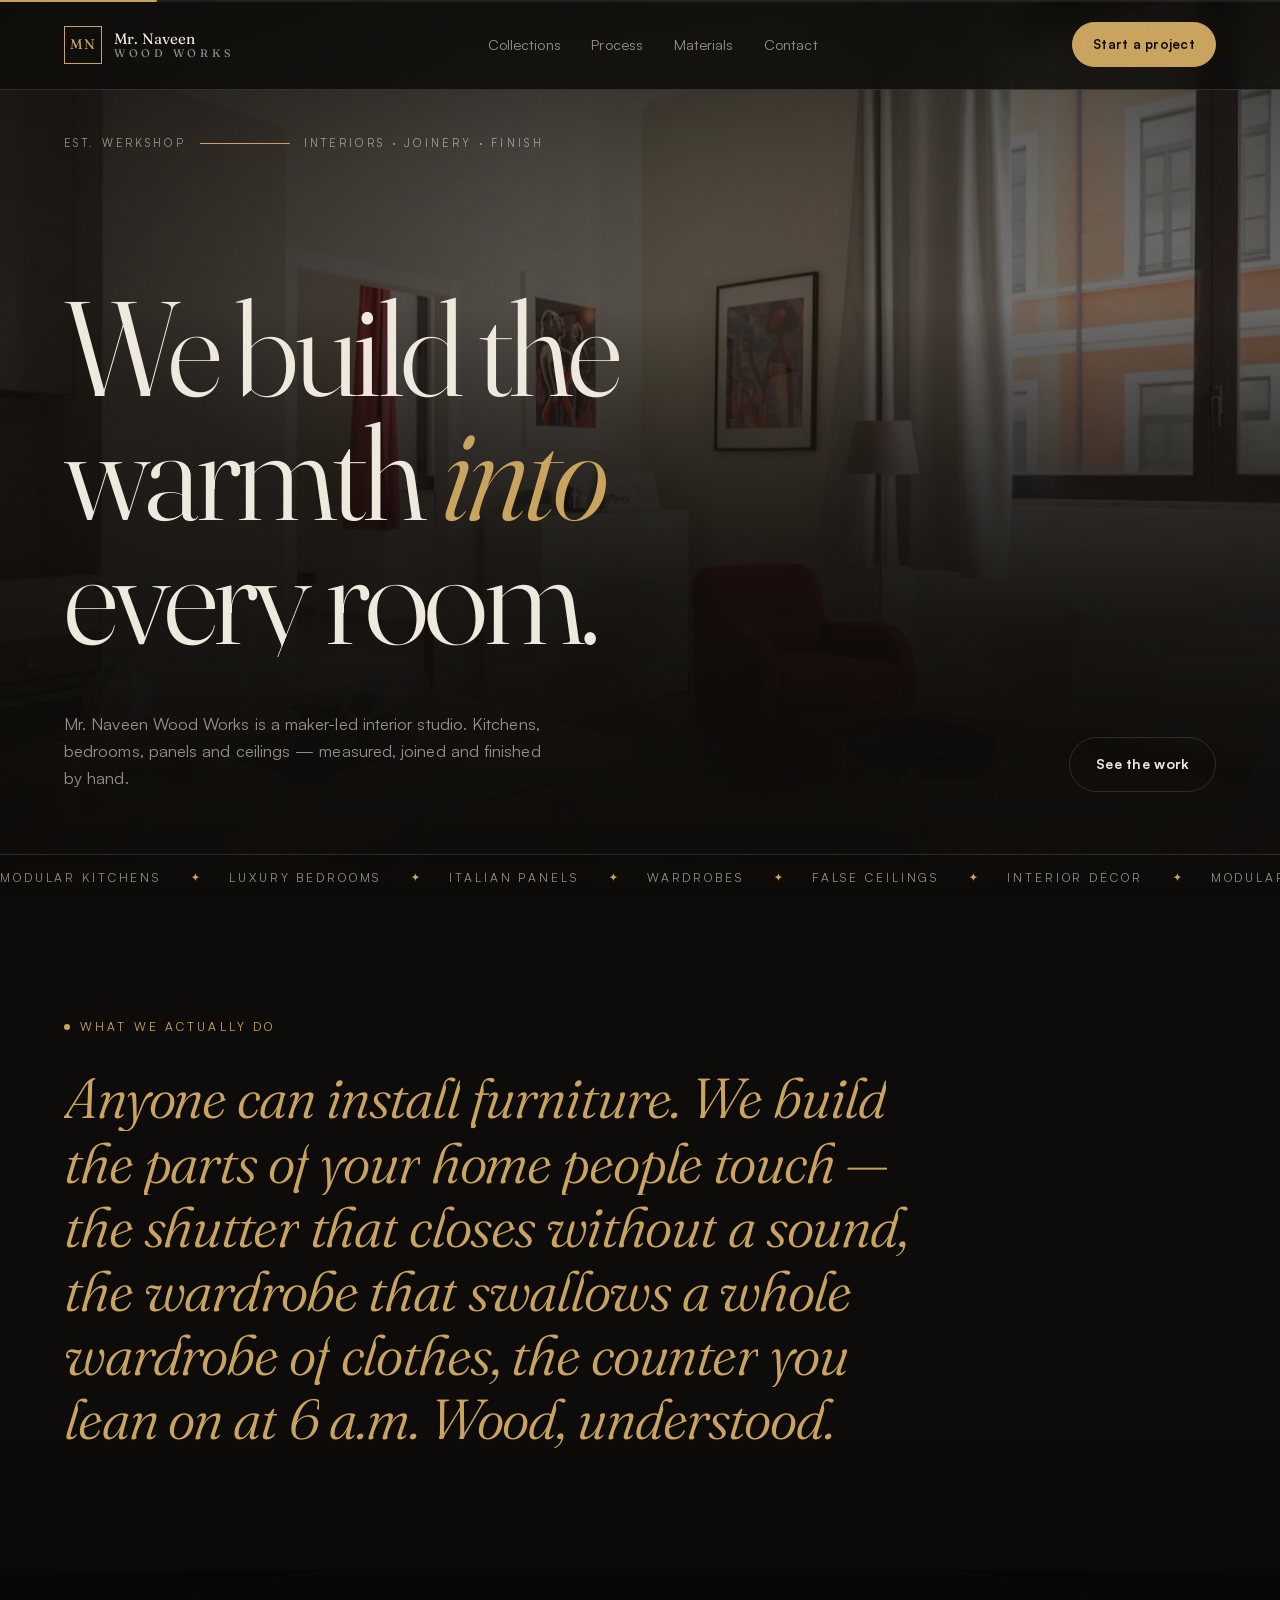
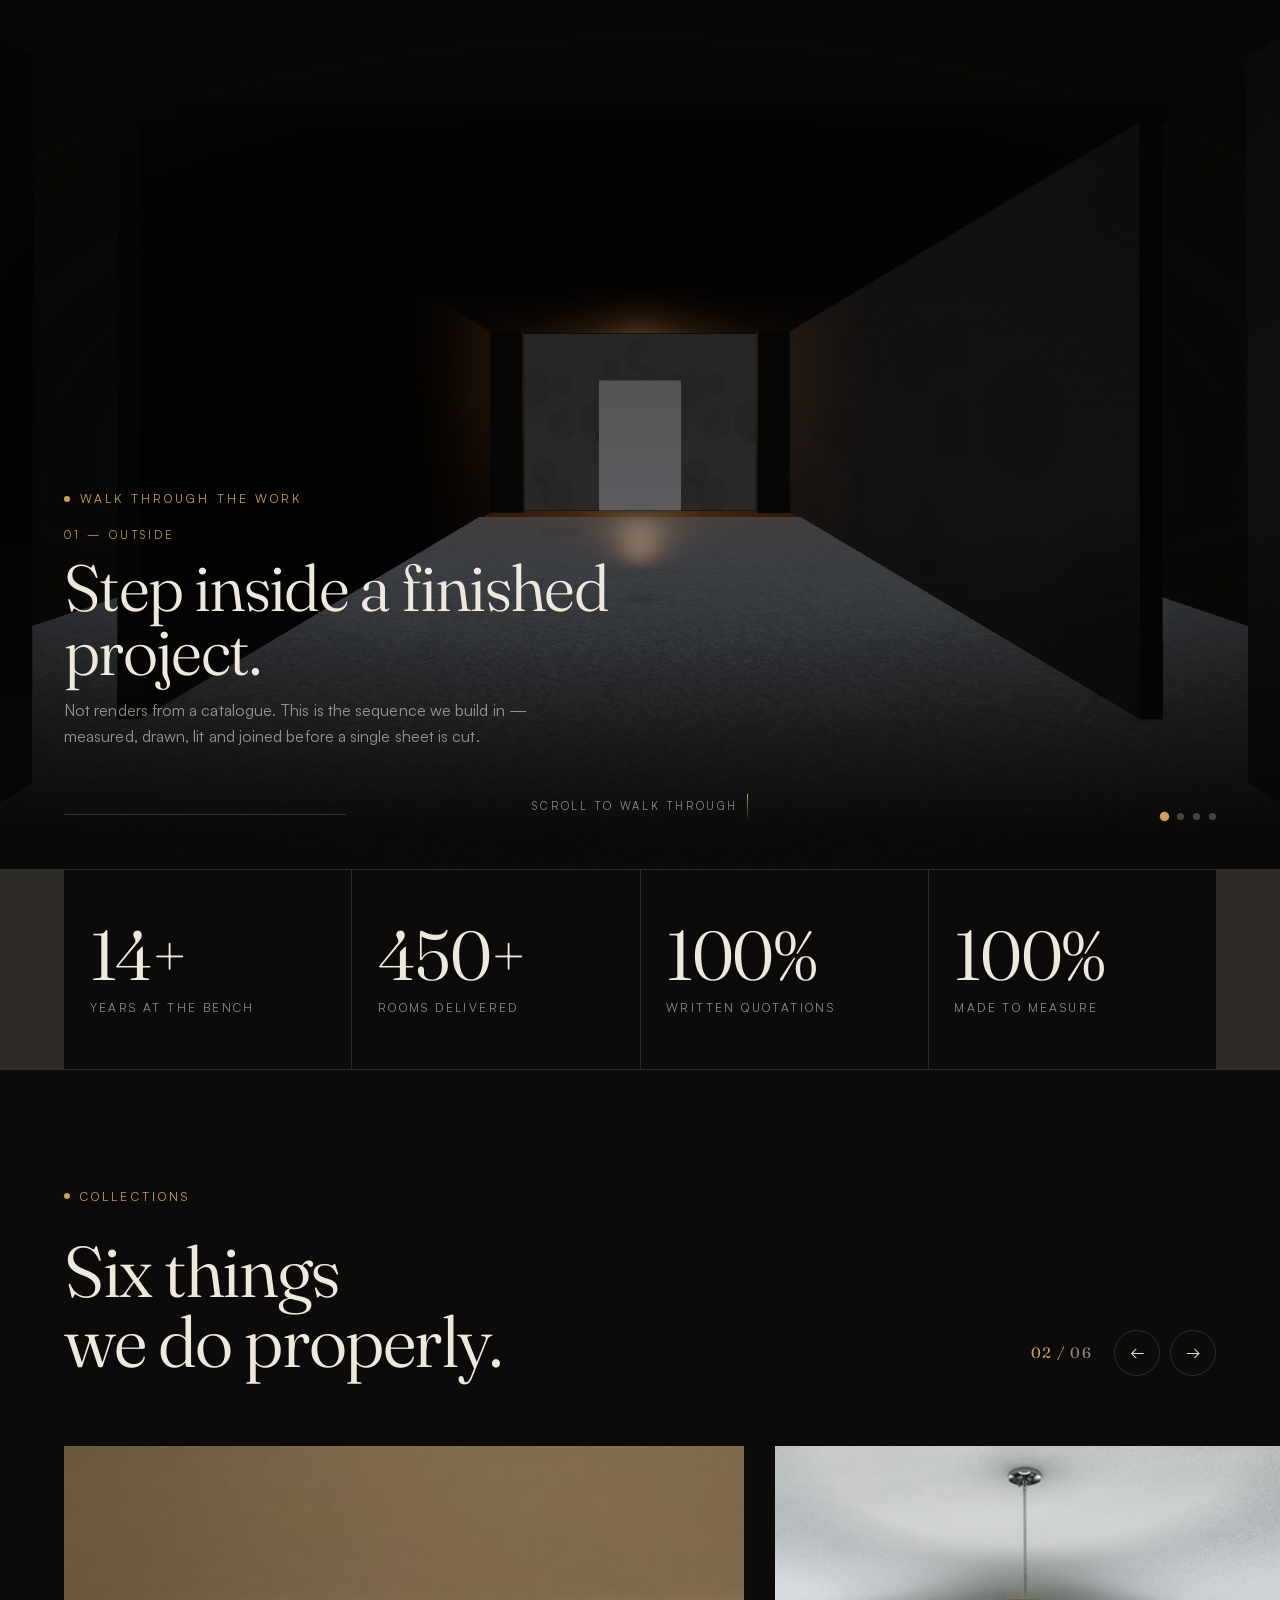
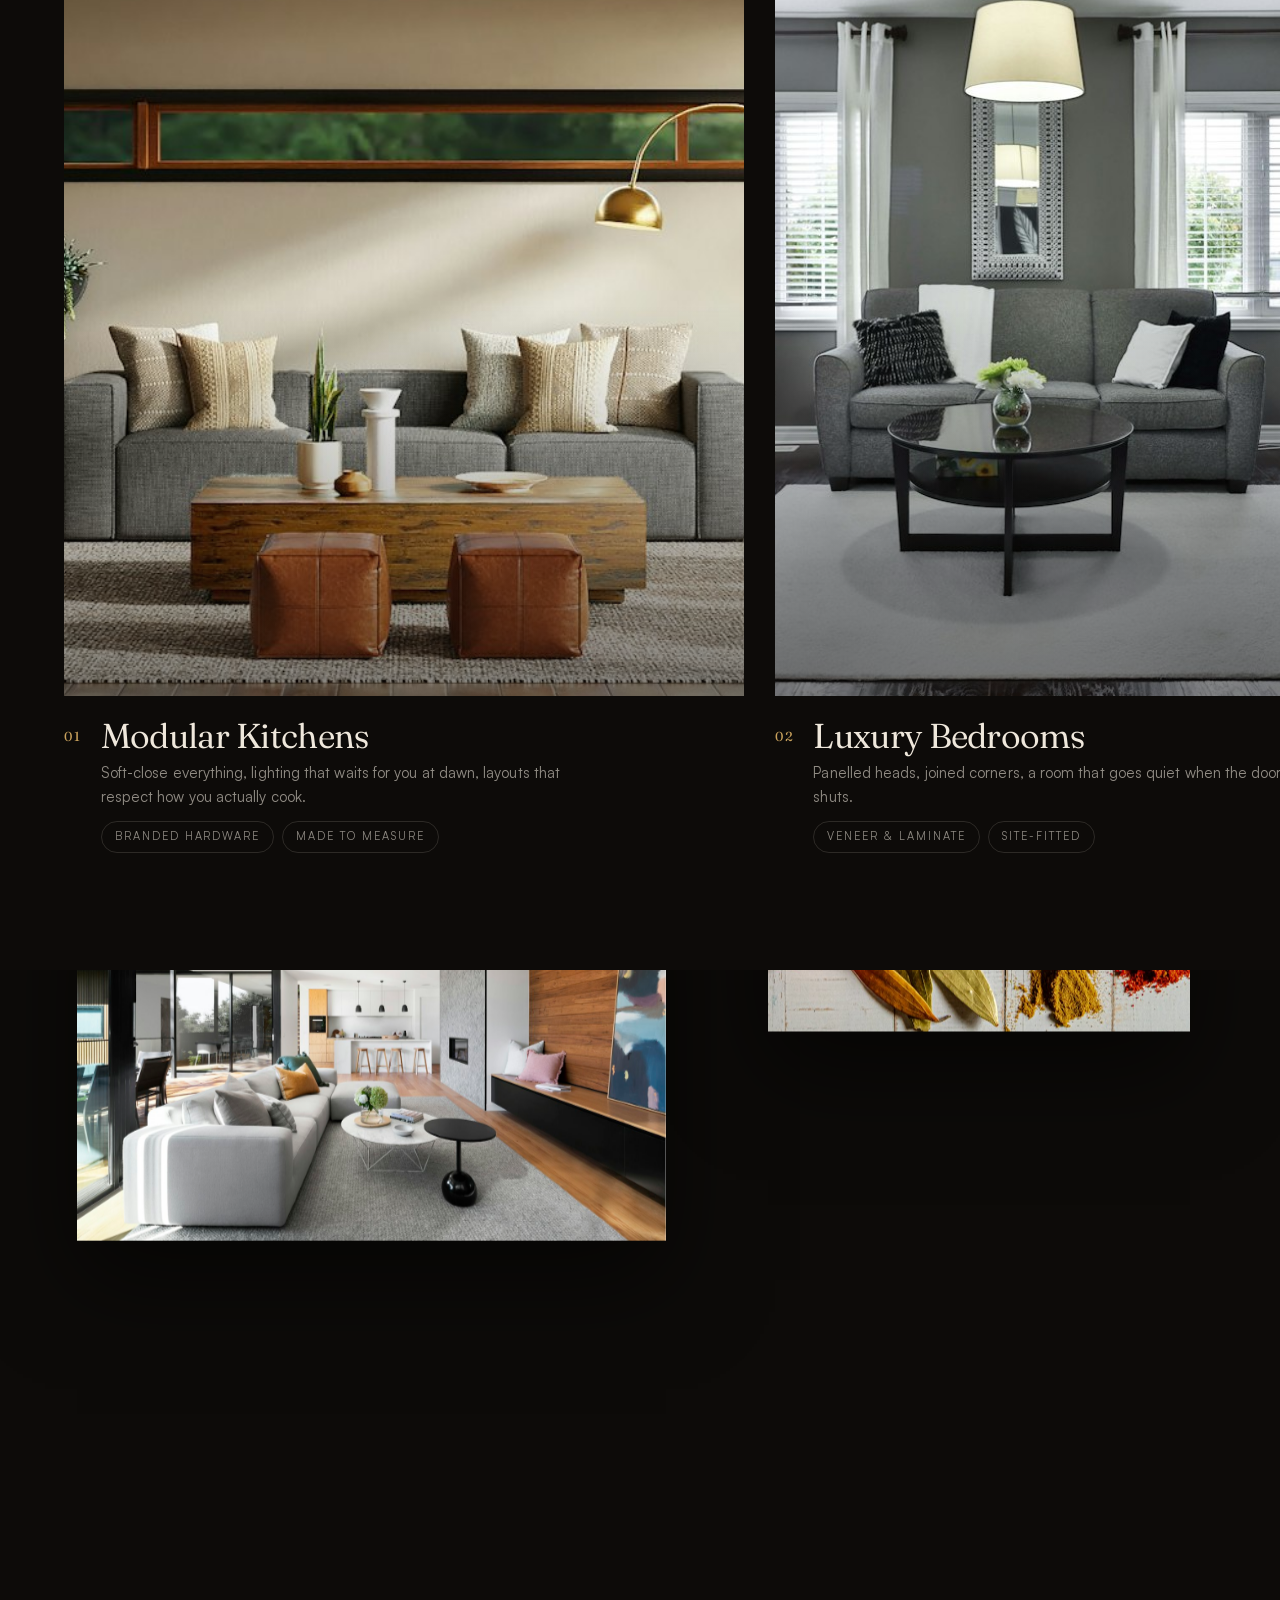
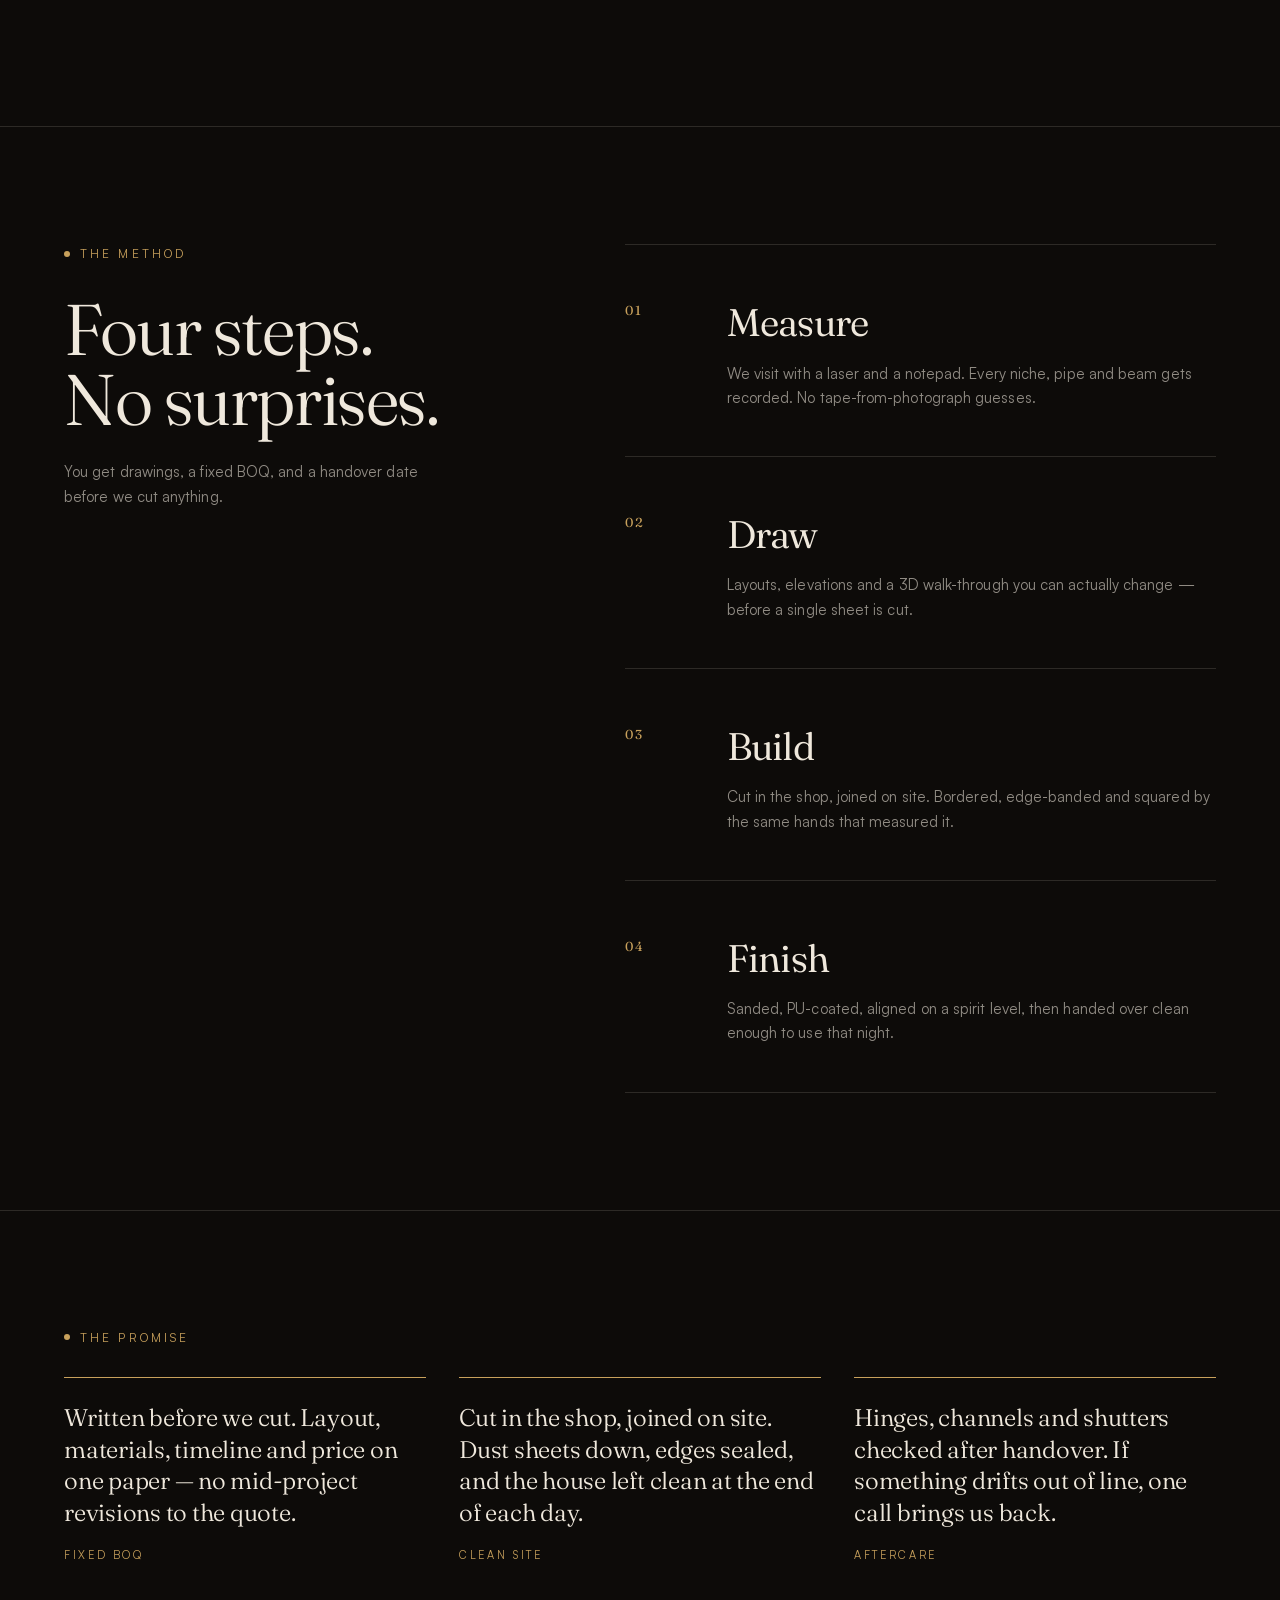
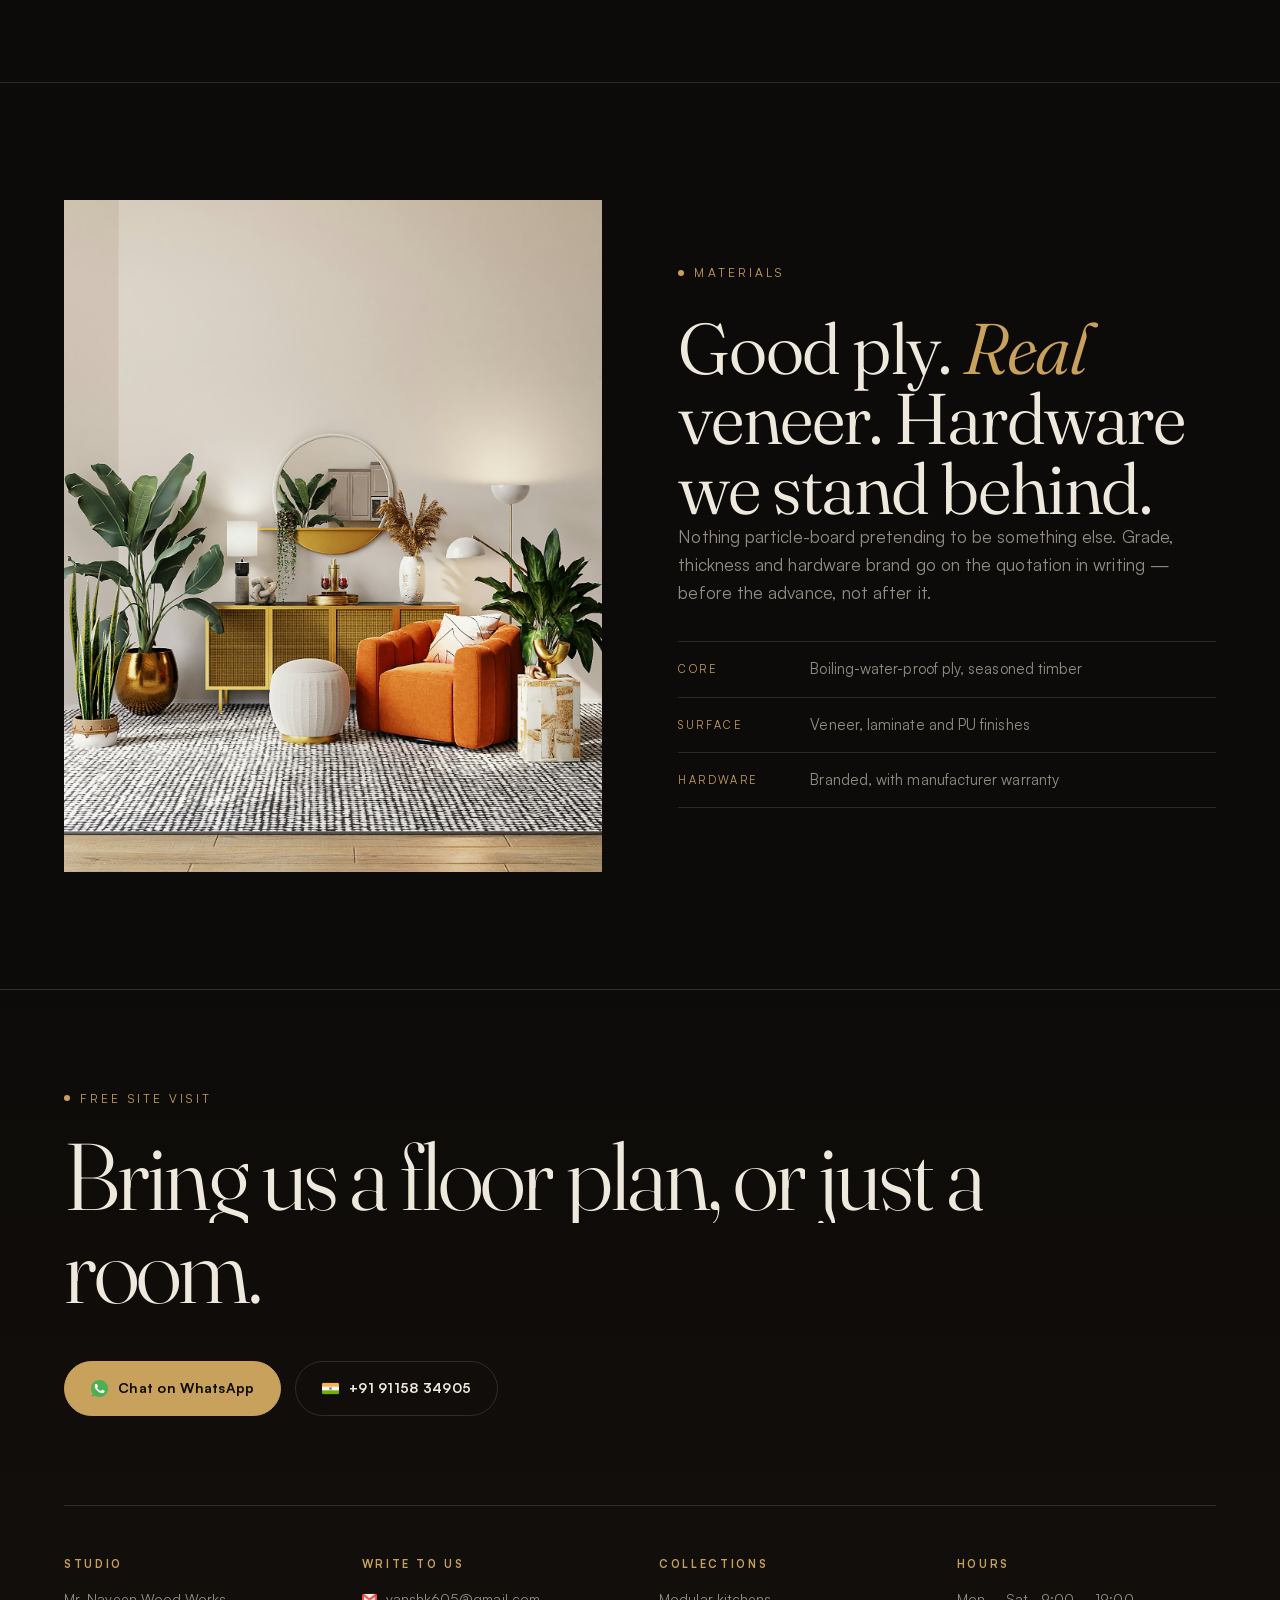
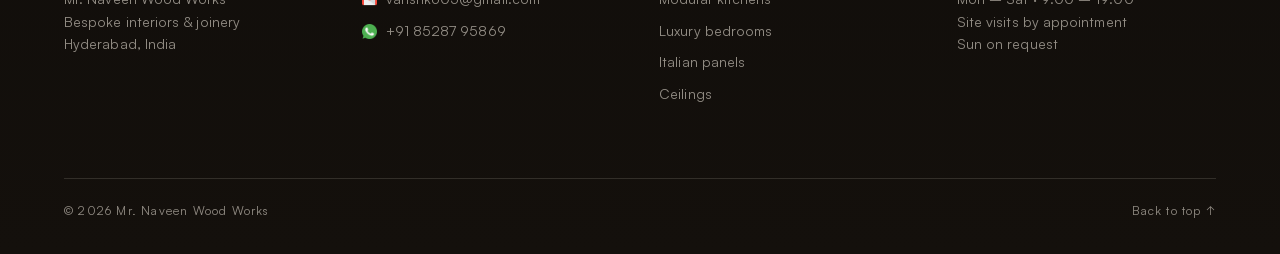
==== commit 7569f31d: "Add scroll-driven 3D walkthrough; fix rail index, CLS, icons, fallbacks" ====
--- a/index.html
+++ b/index.html
@@ -9,7 +9,12 @@
   <meta property="og:title" content="Mr. Naveen Wood Works — Bespoke Interiors, Built in Wood" />
   <meta property="og:description" content="Modular kitchens, luxury bedrooms, Italian panels and hand-finished joinery." />
   <meta property="og:type" content="website" />
-  <link rel="icon" href="./favicon.ico" />
+  <meta property="og:url" content="https://vansh1190.github.io/mrnaveenwoodworks/" />
+  <meta property="og:image" content="https://vansh1190.github.io/mrnaveenwoodworks/assets/img/living-2.jpg" />
+  <meta property="og:image:width" content="1400" />
+  <meta property="og:image:height" content="952" />
+  <link rel="icon" href="./favicon.svg" type="image/svg+xml" />
+  <link rel="alternate icon" href="./favicon.ico" />
   <link rel="apple-touch-icon" href="./logo192.png" />
   <link rel="manifest" href="./manifest.json" />
   <link rel="preload" href="./assets/fonts/satoshi-400.woff2" as="font" type="font/woff2" crossorigin />
@@ -101,6 +106,57 @@
       </div>
     </section>
 
+    <section class="film" id="film" aria-labelledby="film-title">
+      <div class="film__pin">
+        <canvas class="film__canvas" aria-hidden="true"></canvas>
+        <div class="film__vignette" aria-hidden="true"></div>
+
+        <div class="film__stage">
+          <p class="sec-eyebrow film__eyebrow"><i class="dot"></i> Walk through the work</p>
+          <p class="film__sr">Scroll to walk through a completed home: entrance, lobby, kitchen and bedroom. A 3D walkthrough of our joinery.</p>
+
+          <div class="film__beats">
+            <article class="film__beat is-on" data-beat="0">
+              <span class="film__no">01 — Outside</span>
+              <h2 class="film__title" id="film-title">Step inside a finished project.</h2>
+              <p class="film__copy">Not renders from a catalogue. This is the sequence we build in — measured, drawn, lit and joined before a single sheet is cut.</p>
+            </article>
+            <article class="film__beat" data-beat="1">
+              <span class="film__no">02 — Lobby</span>
+              <h2 class="film__title">Panelled walls, light you cannot see.</h2>
+              <p class="film__copy">Fluted panels, concealed coves, a floor laid square to the front door. The first six feet of the house sets the tone.</p>
+            </article>
+            <article class="film__beat" data-beat="2">
+              <span class="film__no">03 — Kitchen</span>
+              <h2 class="film__title">Built around how you cook.</h2>
+              <p class="film__copy">Soft-close shutters, stone counter, an aisle that still fits two people at 7&nbsp;a.m.</p>
+            </article>
+            <article class="film__beat" data-beat="3">
+              <span class="film__no">04 — Bedroom</span>
+              <h2 class="film__title">A room that goes quiet.</h2>
+              <p class="film__copy">Veneer headboard to the ceiling, wardrobe hung flush, joinery detailed so the shadows fall where we put them.</p>
+            </article>
+          </div>
+
+          <div class="film__rail" aria-hidden="true"><span class="film__railfill"></span></div>
+          <ol class="film__dots" aria-hidden="true">
+            <li class="is-on"></li><li></li><li></li><li></li>
+          </ol>
+          <span class="film__hint" aria-hidden="true">Scroll to walk through<i></i></span>
+
+          <noscript><p class="film__noscript">A guided walkthrough of our work — enable JavaScript to view it.</p></noscript>
+        </div>
+
+        <div class="film__sizer" aria-hidden="true"></div>
+      <div class="film__fallback" aria-hidden="true" hidden>
+          <img src="./assets/img/living-2.jpg" alt="Lobby and living interior" loading="lazy" width="1400" height="952" />
+          <img src="./assets/img/kitchen-1.jpg" alt="Modular kitchen" loading="lazy" width="1400" height="738" />
+          <img src="./assets/img/bedroom-1.jpg" alt="Panelled bedroom" loading="lazy" width="1400" height="933" />
+          <img src="./assets/img/panel-1.jpg" alt="Wall panelling detail" loading="lazy" width="1400" height="1400" />
+        </div>
+      </div>
+    </section>
+
     <section class="stats">
       <div class="wrap stats__row">
         <div class="stat" data-reveal>
@@ -141,7 +197,7 @@
         <div class="work__track">
           <article class="piece">
             <div class="piece__media" data-tilt>
-              <img src="./assets/img/kitchen-1.jpg" alt="Matte modular kitchen with island" loading="lazy" />
+              <img src="./assets/img/kitchen-1.jpg" alt="Matte modular kitchen with island" loading="lazy" / width="1400" height="738" />
             </div>
             <div class="piece__body">
               <span class="piece__no">01</span>
@@ -152,7 +208,7 @@
           </article>
           <article class="piece">
             <div class="piece__media" data-tilt>
-              <img src="./assets/img/bedroom-1.jpg" alt="Wood panelled bedroom" loading="lazy" />
+              <img src="./assets/img/bedroom-1.jpg" alt="Wood panelled bedroom" loading="lazy" / width="1400" height="933" />
             </div>
             <div class="piece__body">
               <span class="piece__no">02</span>
@@ -163,7 +219,7 @@
           </article>
           <article class="piece">
             <div class="piece__media" data-tilt>
-              <img src="./assets/img/panel-1.jpg" alt="LCD and Italian wall panels" loading="lazy" />
+              <img src="./assets/img/panel-1.jpg" alt="LCD and Italian wall panels" loading="lazy" / width="1400" height="1400" />
             </div>
             <div class="piece__body">
               <span class="piece__no">03</span>
@@ -174,7 +230,7 @@
           </article>
           <article class="piece">
             <div class="piece__media" data-tilt>
-              <img src="./assets/img/wardrobe-1.jpg" alt="Walk-in wardrobe" loading="lazy" />
+              <img src="./assets/img/wardrobe-1.jpg" alt="Walk-in wardrobe" loading="lazy" / width="1400" height="933" />
             </div>
             <div class="piece__body">
               <span class="piece__no">04</span>
@@ -185,7 +241,7 @@
           </article>
           <article class="piece">
             <div class="piece__media" data-tilt>
-              <img src="./assets/img/ceiling-1.jpg" alt="Designer wooden false ceiling" loading="lazy" />
+              <img src="./assets/img/ceiling-1.jpg" alt="Designer wooden false ceiling" loading="lazy" / width="1400" height="788" />
             </div>
             <div class="piece__body">
               <span class="piece__no">05</span>
@@ -196,7 +252,7 @@
           </article>
           <article class="piece">
             <div class="piece__media" data-tilt>
-              <img src="./assets/img/office-1.jpg" alt="Home office joinery" loading="lazy" />
+              <img src="./assets/img/office-1.jpg" alt="Home office joinery" loading="lazy" / width="1400" height="935" />
             </div>
             <div class="piece__body">
               <span class="piece__no">06</span>
@@ -211,10 +267,10 @@
 
     <section class="parallax-band" aria-hidden="true">
       <div class="parallax-band__layer parallax-band__layer--far" data-parallax="0.06">
-        <img src="./assets/img/living-2.jpg" alt="" loading="lazy" />
+        <img src="./assets/img/living-2.jpg" alt="" loading="lazy" / width="1400" height="952" />
       </div>
       <div class="parallax-band__layer parallax-band__layer--near" data-parallax="0.2">
-        <img src="./assets/img/detail-2.jpg" alt="" loading="lazy" />
+        <img src="./assets/img/detail-2.jpg" alt="" loading="lazy" / width="1400" height="933" />
       </div>
     </section>
 
@@ -275,7 +331,7 @@
     <section class="section closing" id="materials">
       <div class="wrap closing__grid">
         <div class="closing__media" data-tilt>
-          <img src="./assets/img/shelf-1.jpg" alt="Joinery detail, solid timber shelving" loading="lazy" />
+          <img src="./assets/img/shelf-1.jpg" alt="Joinery detail, solid timber shelving" loading="lazy" / width="1400" height="2489" />
         </div>
         <div class="closing__text">
           <p class="sec-eyebrow" data-reveal><i class="dot"></i> Materials</p>
@@ -300,10 +356,10 @@
       <h2 class="footer__title" data-words>Bring us a floor plan, or just a room.</h2>
       <div class="footer__actions" data-reveal data-reveal-delay="200">
         <a class="btn magnetic" href="https://wa.me/918528795869" target="_blank" rel="noopener">
-          <img src="./assets/icons/whatsapp.png" alt="" />Chat on WhatsApp
+          <img src="./assets/icons/whatsapp.png" alt="" width="18" height="18" />Chat on WhatsApp
         </a>
         <a class="btn btn--ghost magnetic" href="tel:+919115834905">
-          <img src="./assets/icons/phone.png" alt="" />+91 91158 34905
+          <img src="./assets/icons/phone.png" alt="" width="18" height="18" />+91 91158 34905
         </a>
       </div>
 
@@ -314,8 +370,8 @@
         </div>
         <div>
           <h3>Write to us</h3>
-          <a href="mailto:vanshk605@gmail.com"><img src="./assets/icons/gmail.png" alt="" />vanshk605@gmail.com</a>
-          <a href="https://wa.me/918528795869" target="_blank" rel="noopener"><img src="./assets/icons/whatsapp.png" alt="" />+91 85287 95869</a>
+          <a href="mailto:vanshk605@gmail.com"><img src="./assets/icons/gmail.png" alt="" width="18" height="18" />vanshk605@gmail.com</a>
+          <a href="https://wa.me/918528795869" target="_blank" rel="noopener"><img src="./assets/icons/whatsapp.png" alt="" width="18" height="18" />+91 85287 95869</a>
         </div>
         <div>
           <h3>Collections</h3>
--- a/assets/revamp.css
+++ b/assets/revamp.css
@@ -58,7 +58,7 @@
 /* ---------- texture + chrome ---------- */
 .grain {
   position: fixed; inset: -60%; z-index: 900; pointer-events: none;
-  opacity: .16; mix-blend-mode: overlay;
+  opacity: .12; mix-blend-mode: overlay;
   background-image: url("data:image/svg+xml;utf8,<svg xmlns='http://www.w3.org/2000/svg' width='160' height='160'><filter id='n'><feTurbulence type='fractalNoise' baseFrequency='.85' numOctaves='3' stitchTiles='stitch'/></filter><rect width='160' height='160' filter='url(%23n)'/></svg>");
   animation: grain 7s steps(7) infinite;
 }
@@ -119,7 +119,7 @@
 }
 .brand__text { font-family: var(--display); font-size: 15px; line-height: 1.15; letter-spacing: .01em; }
 .brand__text em { display: block; font-style: normal; font-size: 11px; letter-spacing: .34em; text-transform: uppercase; color: var(--bone-dim); }
-.nav__links { display: flex; gap: clamp(18px, 2.4vw, 38px); font-size: 14px; }
+.nav__links { display: flex; gap: clamp(18px, 2.4vw, 38px); font-size: 14.5px; }
 .nav__links a { position: relative; padding-block: 6px; color: var(--bone-dim); transition: color .3s; }
 .nav__links a::after {
   content: ""; position: absolute; left: 0; bottom: 0; width: 100%; height: 1px;
@@ -212,7 +212,7 @@
 
 /* ---------- hero ---------- */
 .hero {
-  position: relative; min-height: 100svh; display: flex; flex-direction: column;
+  position: relative; min-height: 100vh; min-height: 100svh; display: flex; flex-direction: column;
   justify-content: flex-end; padding: clamp(90px, 14vh, 150px) var(--pad) 0;
   overflow: hidden; isolation: isolate;
 }
@@ -350,6 +350,7 @@
 @media (max-width: 860px) { .footer__cols { grid-template-columns: repeat(2, 1fr); } }
 
 /* ---------- reduced motion ---------- */
+@media (min-width: 821px) and (prefers-reduced-motion: no-preference) { .film__hint { display: flex; } }
 @media (prefers-reduced-motion: reduce) {
   html { scroll-behavior: auto; }
   *, *::before, *::after { animation-duration: .01ms !important; animation-iteration-count: 1 !important; transition-duration: .01ms !important; }
@@ -359,4 +360,82 @@
   .curtain { display: none; }
   .grain, .cursor { display: none; }
   .piece__media img { transform: scale(1); }
-}
+  .film__fallback img.is-on { animation: none; transform: scale(1); }
+  .film__beat { transition: none; }
+}
+
+/* ---------- 3D walkthrough film ---------- */
+.film { position: relative; }
+.film__pin {
+  position: sticky; top: 0; height: 100vh; height: 100svh; overflow: hidden;
+  display: flex; align-items: flex-end; background: #0b0a08;
+}
+.film__sizer { height: 300vh; height: 300svh; pointer-events: none; }
+.film__canvas { position: absolute; inset: 0; width: 100%; height: 100%; display: block; }
+.film__vignette {
+  position: absolute; inset: 0; pointer-events: none;
+  background:
+    radial-gradient(105% 78% at 50% 46%, transparent 38%, rgba(8, 7, 5, .82) 100%),
+    linear-gradient(to top, rgba(8, 7, 5, .94) 4%, rgba(8, 7, 5, .28) 40%, rgba(8, 7, 5, .5) 100%);
+}
+.film__stage { position: relative; width: min(1440px, 100%); margin-inline: auto; padding: 0 var(--pad) clamp(74px, 12vh, 130px); }
+.film__eyebrow { margin-bottom: 18px; }
+.film__beats { position: relative; min-height: clamp(190px, 26vh, 280px); }
+.film__beat {
+  position: absolute; inset: 0; opacity: 0; transform: translateY(26px);
+  transition: opacity .7s var(--slow), transform .9s var(--slow);
+  pointer-events: none; max-width: min(660px, 92%);
+}
+.film__beat.is-on { opacity: 1; transform: none; pointer-events: auto; }
+.film__no { display: block; font-size: 11px; letter-spacing: .28em; text-transform: uppercase; color: var(--gold); margin-bottom: 12px; }
+.film__title {
+  font-family: var(--display); font-weight: 330; letter-spacing: -.025em; line-height: .98;
+  font-size: clamp(1.9rem, 5.1vw, 4.2rem); margin-bottom: 14px;
+}
+.film__copy { color: var(--bone-dim); max-width: 46ch; font-size: clamp(.96rem, 1.25vw, 1.1rem); }
+.film__rail { position: absolute; left: var(--pad); bottom: clamp(38px, 6vh, 66px); width: clamp(96px, 22vw, 300px); height: 1px; background: rgba(239, 232, 220, .18); }
+.film__railfill { display: block; height: 100%; background: var(--gold); transform: scaleX(0); transform-origin: 0 50%; }
+.film__dots { position: absolute; right: var(--pad); bottom: clamp(34px, 5.4vh, 60px); display: flex; gap: 9px; }
+.film__dots li { width: 7px; height: 7px; border-radius: 50%; background: rgba(239, 232, 220, .26); transition: background-color .4s, transform .4s var(--ease); }
+.film__dots li.is-on { background: var(--gold); transform: scale(1.35); }
+.film__hint {
+  position: absolute; left: 50%; bottom: clamp(34px, 5.4vh, 60px); display: none; transform: translateX(-50%);
+  display: flex; align-items: center; gap: 9px; font-size: 11px; letter-spacing: .26em; text-transform: uppercase; color: var(--bone-dim);
+  transition: opacity .6s;
+}
+.film__hint i { display: block; width: 1px; height: 26px; background: linear-gradient(var(--gold), transparent); animation: hintDrop 1.9s var(--slow) infinite; }
+@keyframes hintDrop { 0%, 100% { transform: scaleY(.4); transform-origin: 0 0; opacity: .4; } 50% { transform: scaleY(1); opacity: 1; } }
+.film__noscript { color: var(--bone-dim); }
+.film__sr {
+  position: absolute; width: 1px; height: 1px; margin: -1px; padding: 0;
+  overflow: hidden; clip-path: inset(50%); white-space: nowrap; border: 0;
+}
+
+.film__fallback { position: absolute; inset: 0; }
+.film__fallback img { position: absolute; inset: 0; width: 100%; height: 100%; object-fit: cover; opacity: 0; transform: scale(1.04); transition: opacity 1.1s var(--slow); }
+.film__fallback img.is-on { opacity: 1; animation: kenburns 9s ease-in-out infinite alternate; }
+@keyframes kenburns { from { transform: scale(1.02) translate3d(0, 0, 0); } to { transform: scale(1.16) translate3d(-2%, -2%, 0); } }
+
+.film.is-reduced .film__pin { display: block; height: auto; position: static; }
+.film.is-reduced .film__canvas,
+.film.is-reduced .film__sizer,
+.film.is-reduced .film__vignette,
+.film.is-reduced .film__rail,
+.film.is-reduced .film__dots,
+.film.is-reduced .film__hint { display: none; }
+.film.is-reduced .film__fallback {
+  position: static; display: grid; gap: clamp(10px, 2vw, 18px);
+  padding: 0 var(--pad) clamp(26px, 5vh, 50px);
+}
+.film.is-reduced .film__fallback img { position: static; opacity: 1; transform: none; aspect-ratio: 4 / 3; animation: none; }
+.film.is-reduced .film__stage { padding-block: clamp(60px, 10vh, 110px) 0; }
+.film.is-reduced .film__beats { min-height: 0; display: grid; gap: clamp(30px, 6vh, 60px); }
+.film.is-reduced .film__beat { position: static; opacity: 1; transform: none; max-width: 40rem; }
+.film.is-fallback .film__pin { height: 100vh; height: 100svh; }
+.film.is-fallback .film__fallback img { position: absolute; }
+.film.is-fallback .film__vignette { background: linear-gradient(to top, rgba(8, 7, 5, .95) 6%, rgba(8, 7, 5, .35) 55%, rgba(8, 7, 5, .6)); }
+@media (max-width: 820px) {
+  .film__stage { padding-bottom: clamp(88px, 14vh, 120px); }
+  .film__beats { min-height: clamp(230px, 32vh, 320px); }
+
+}
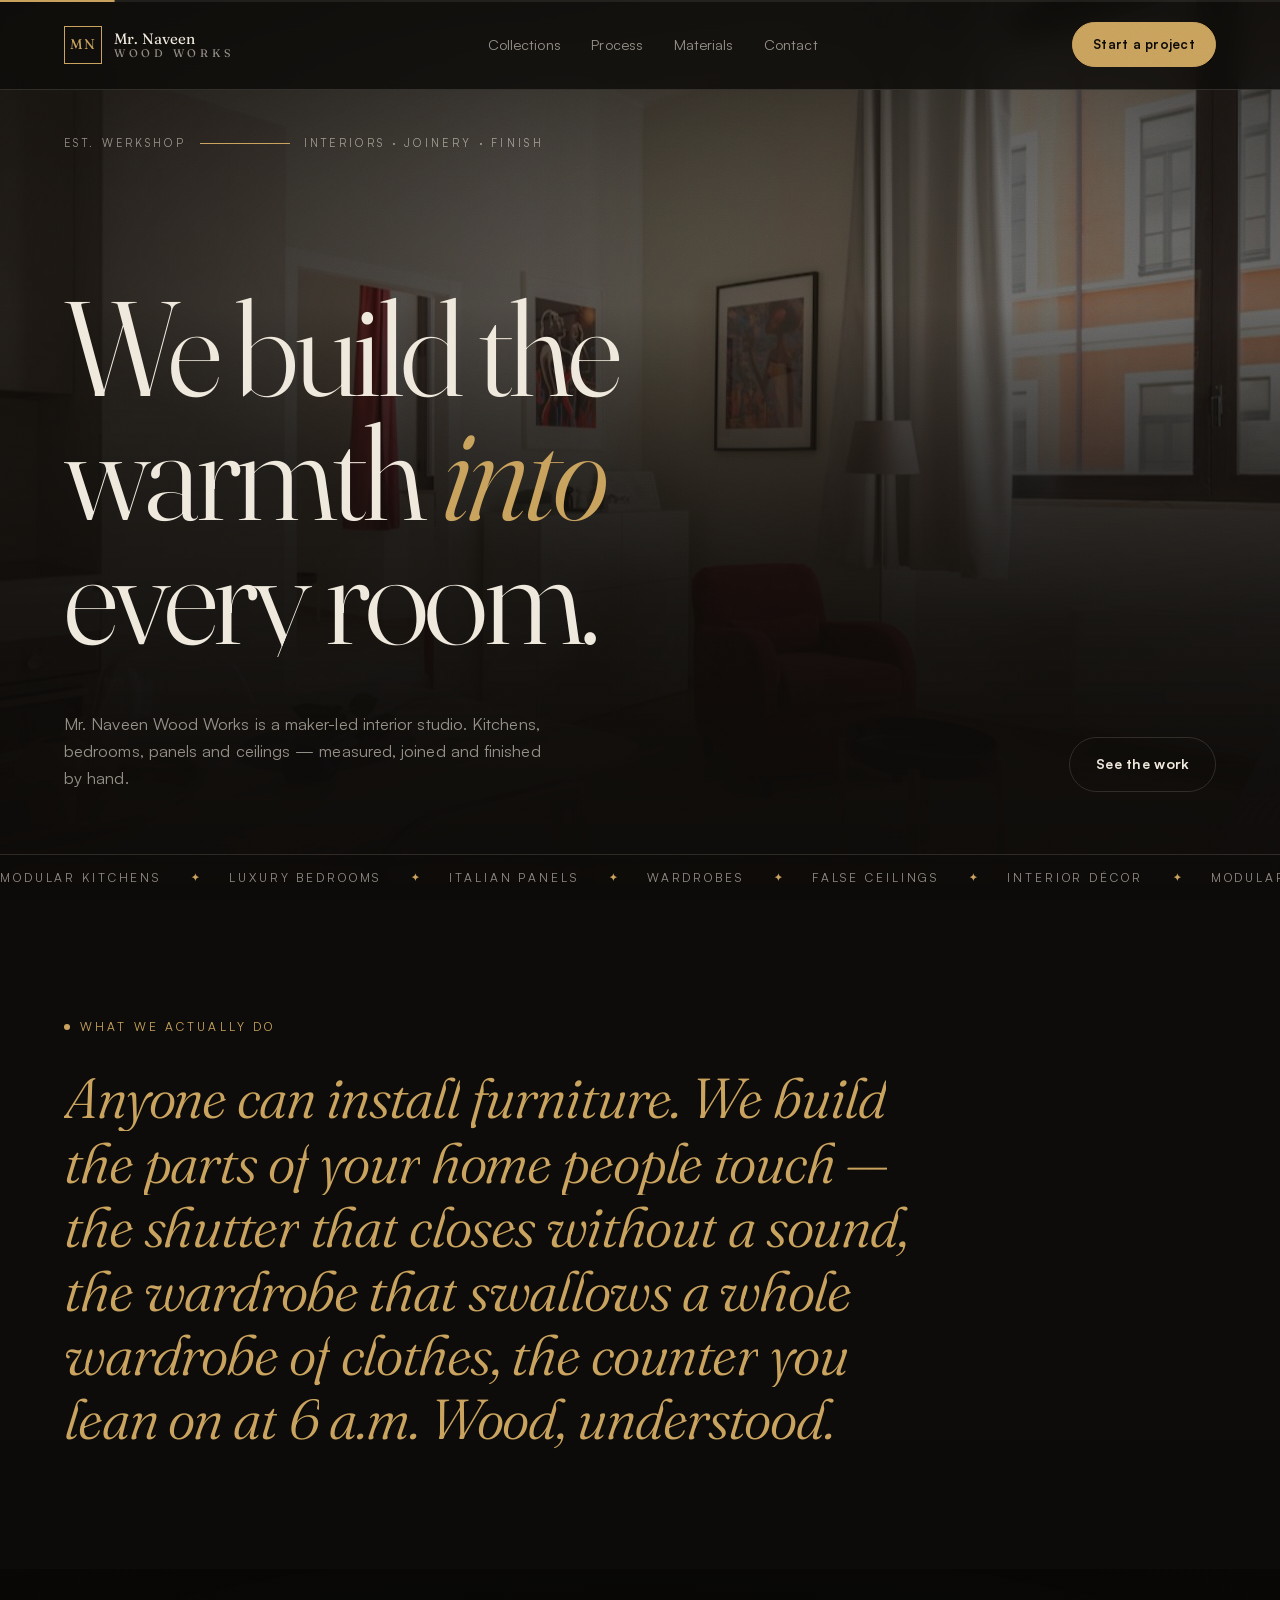
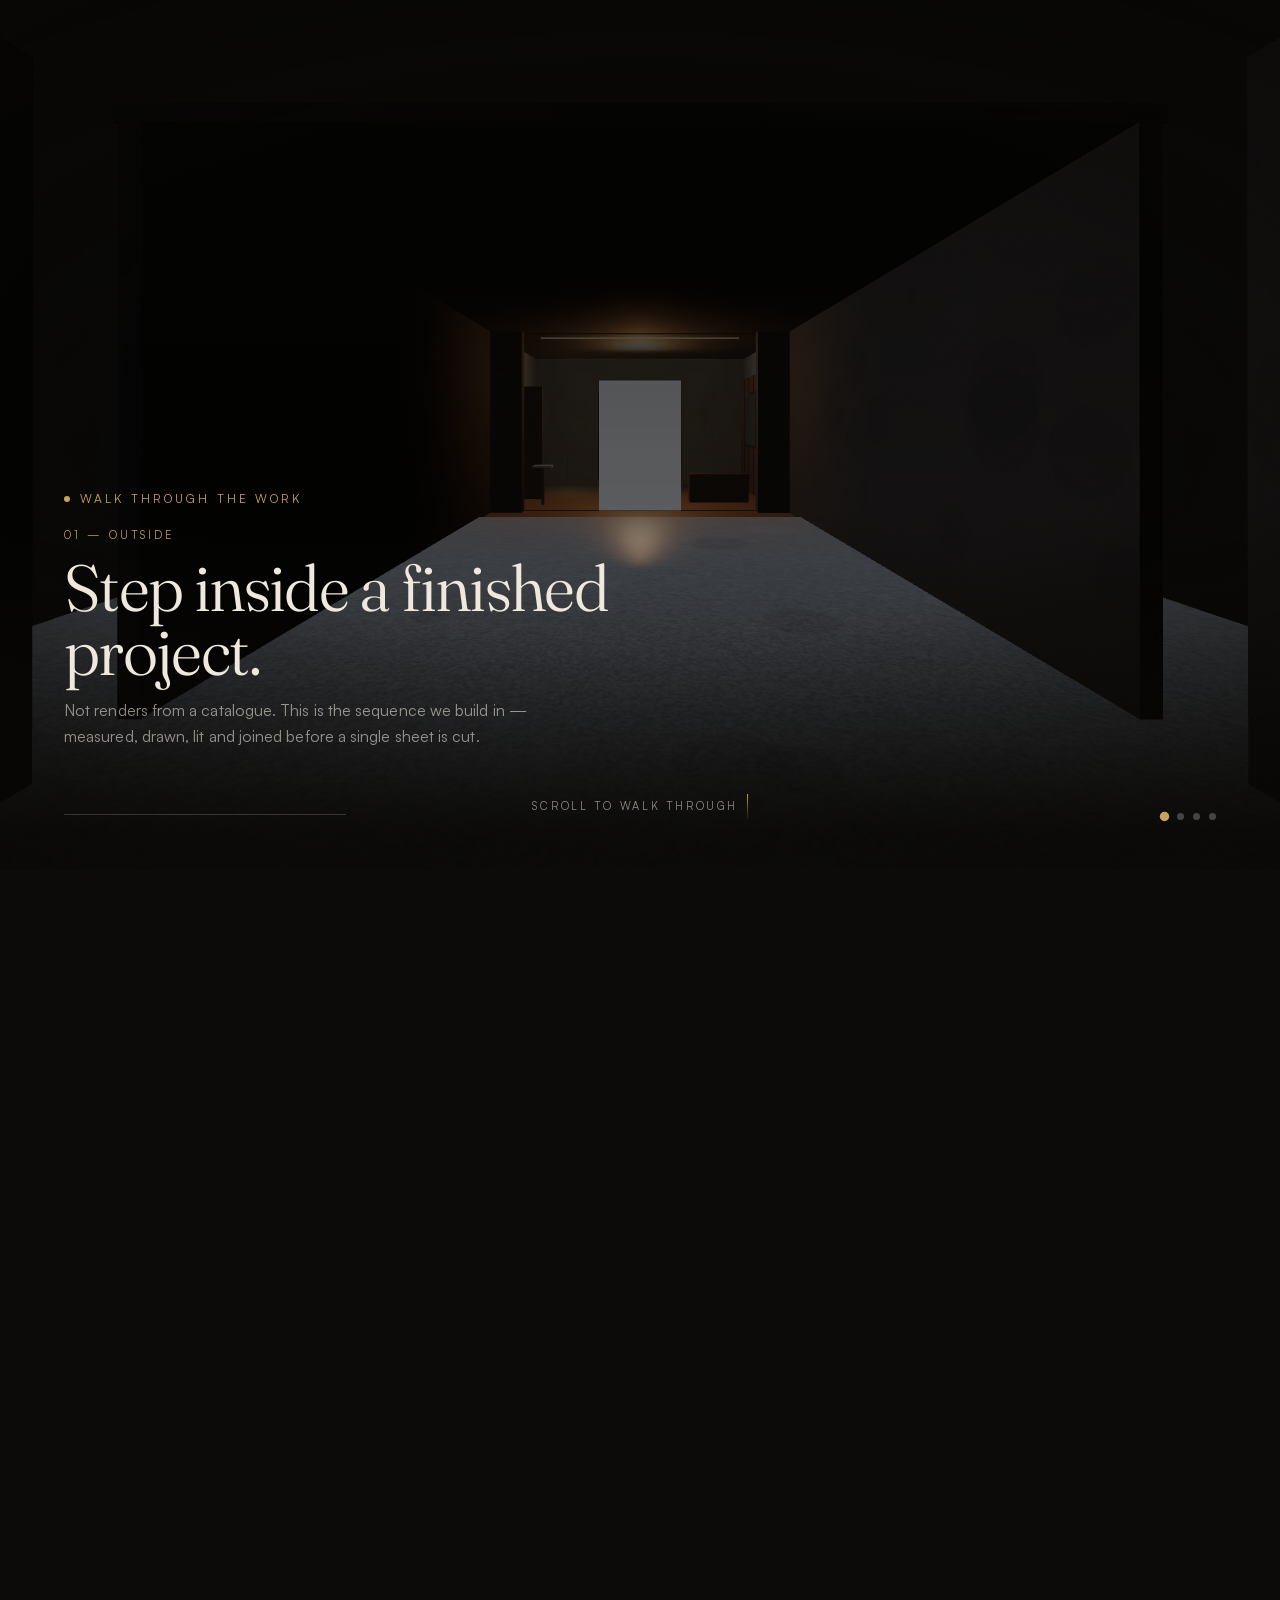
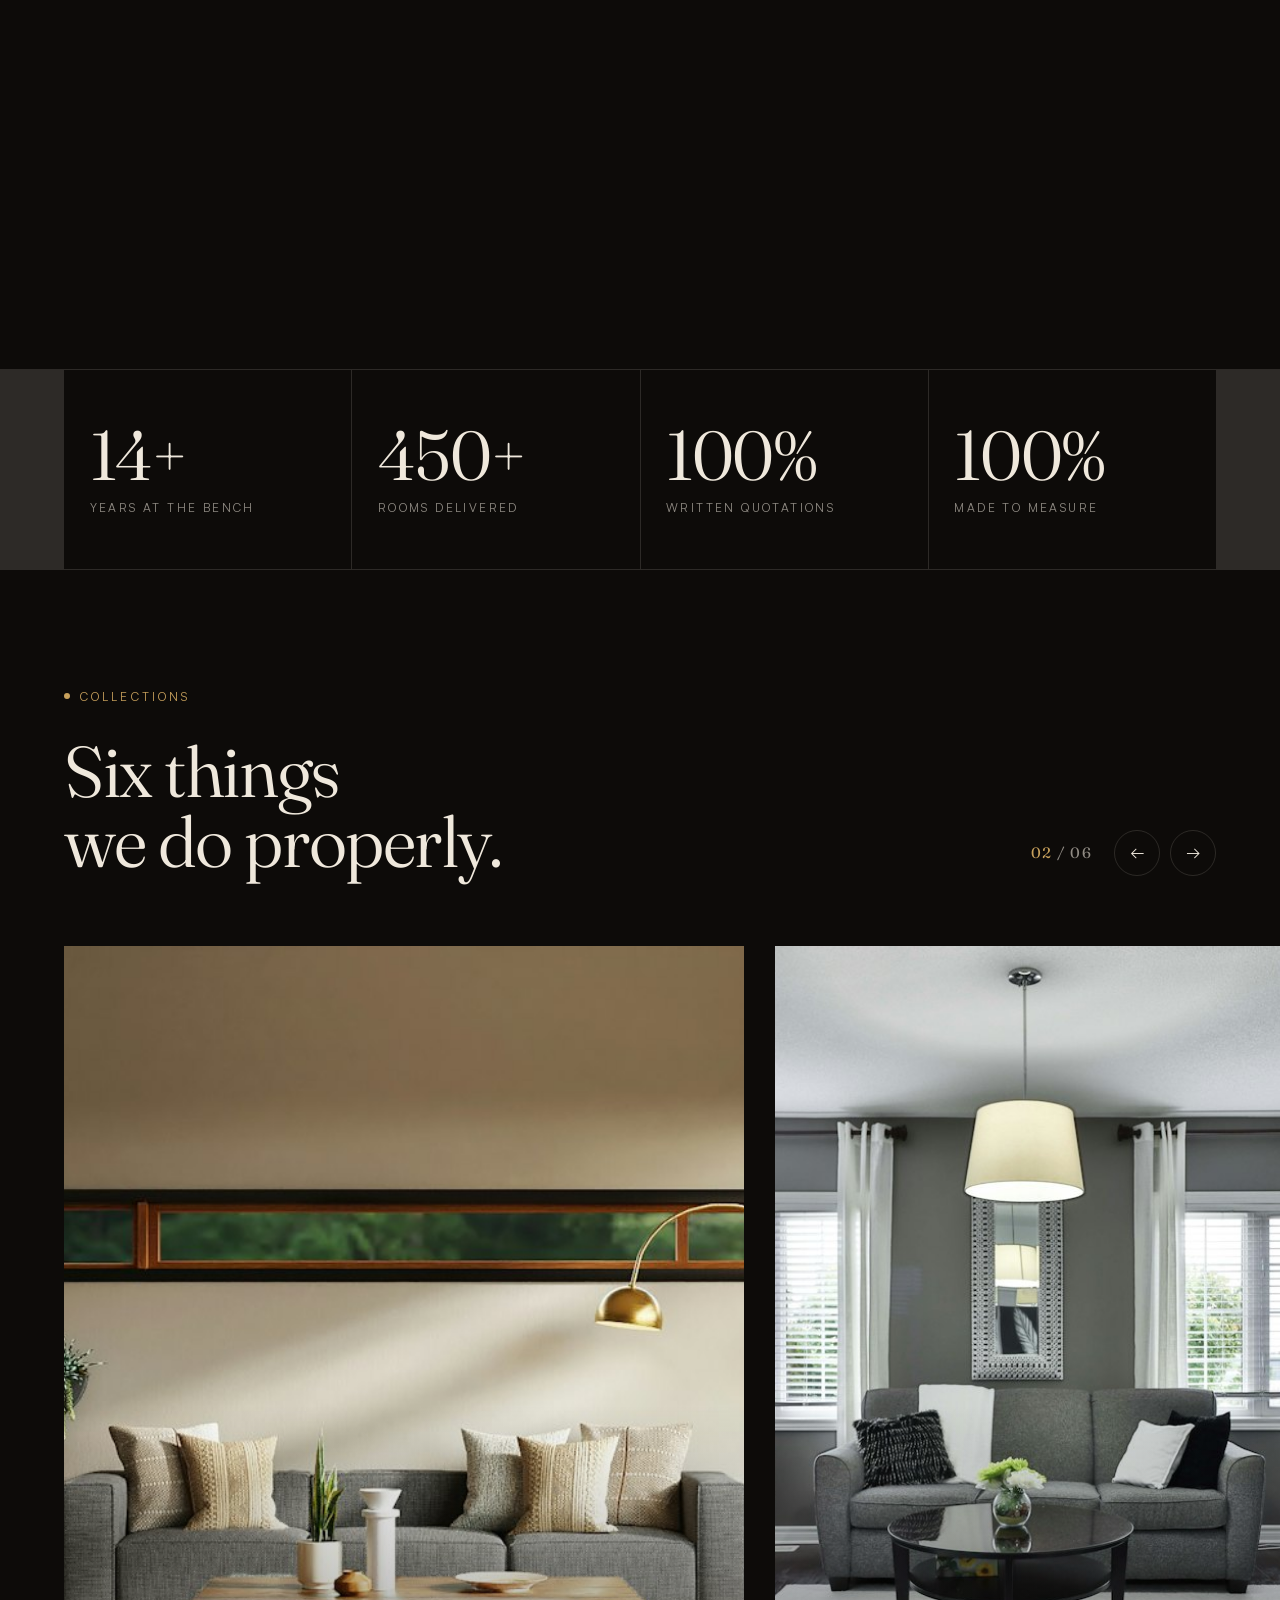
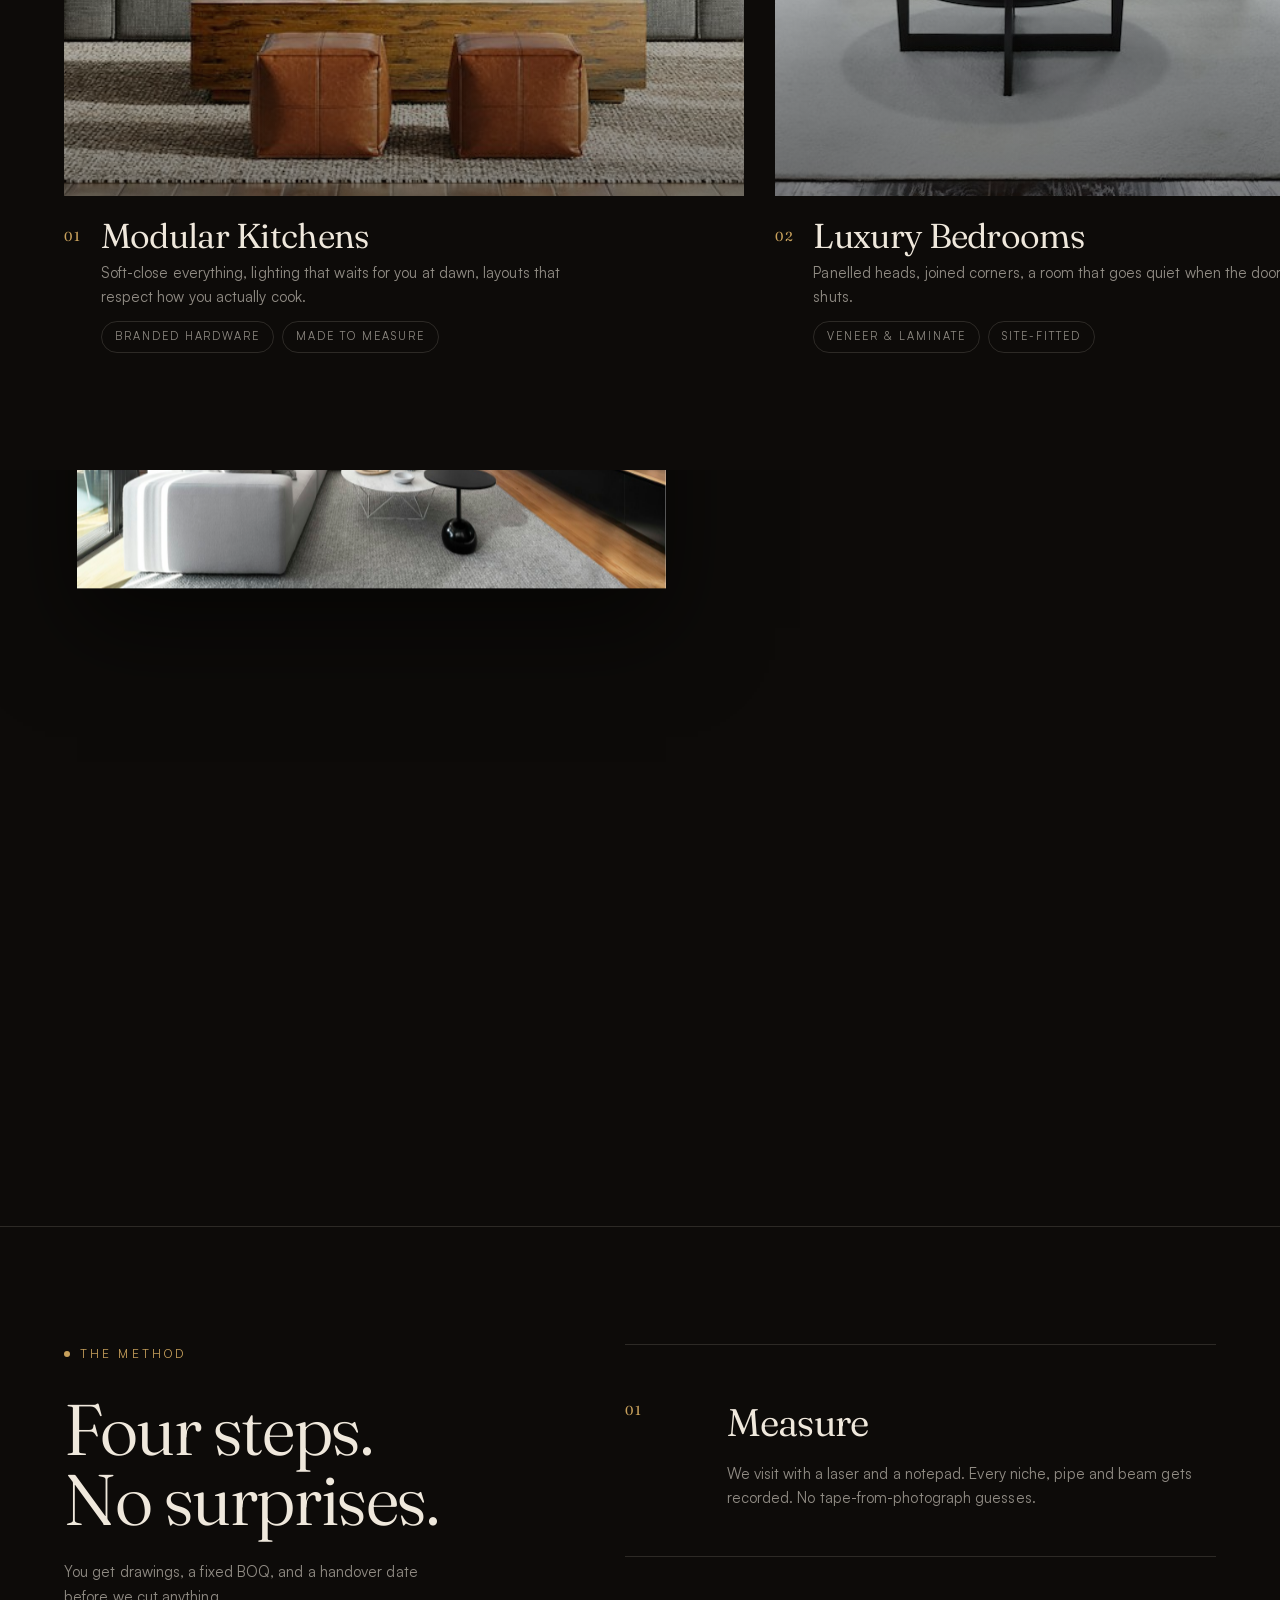
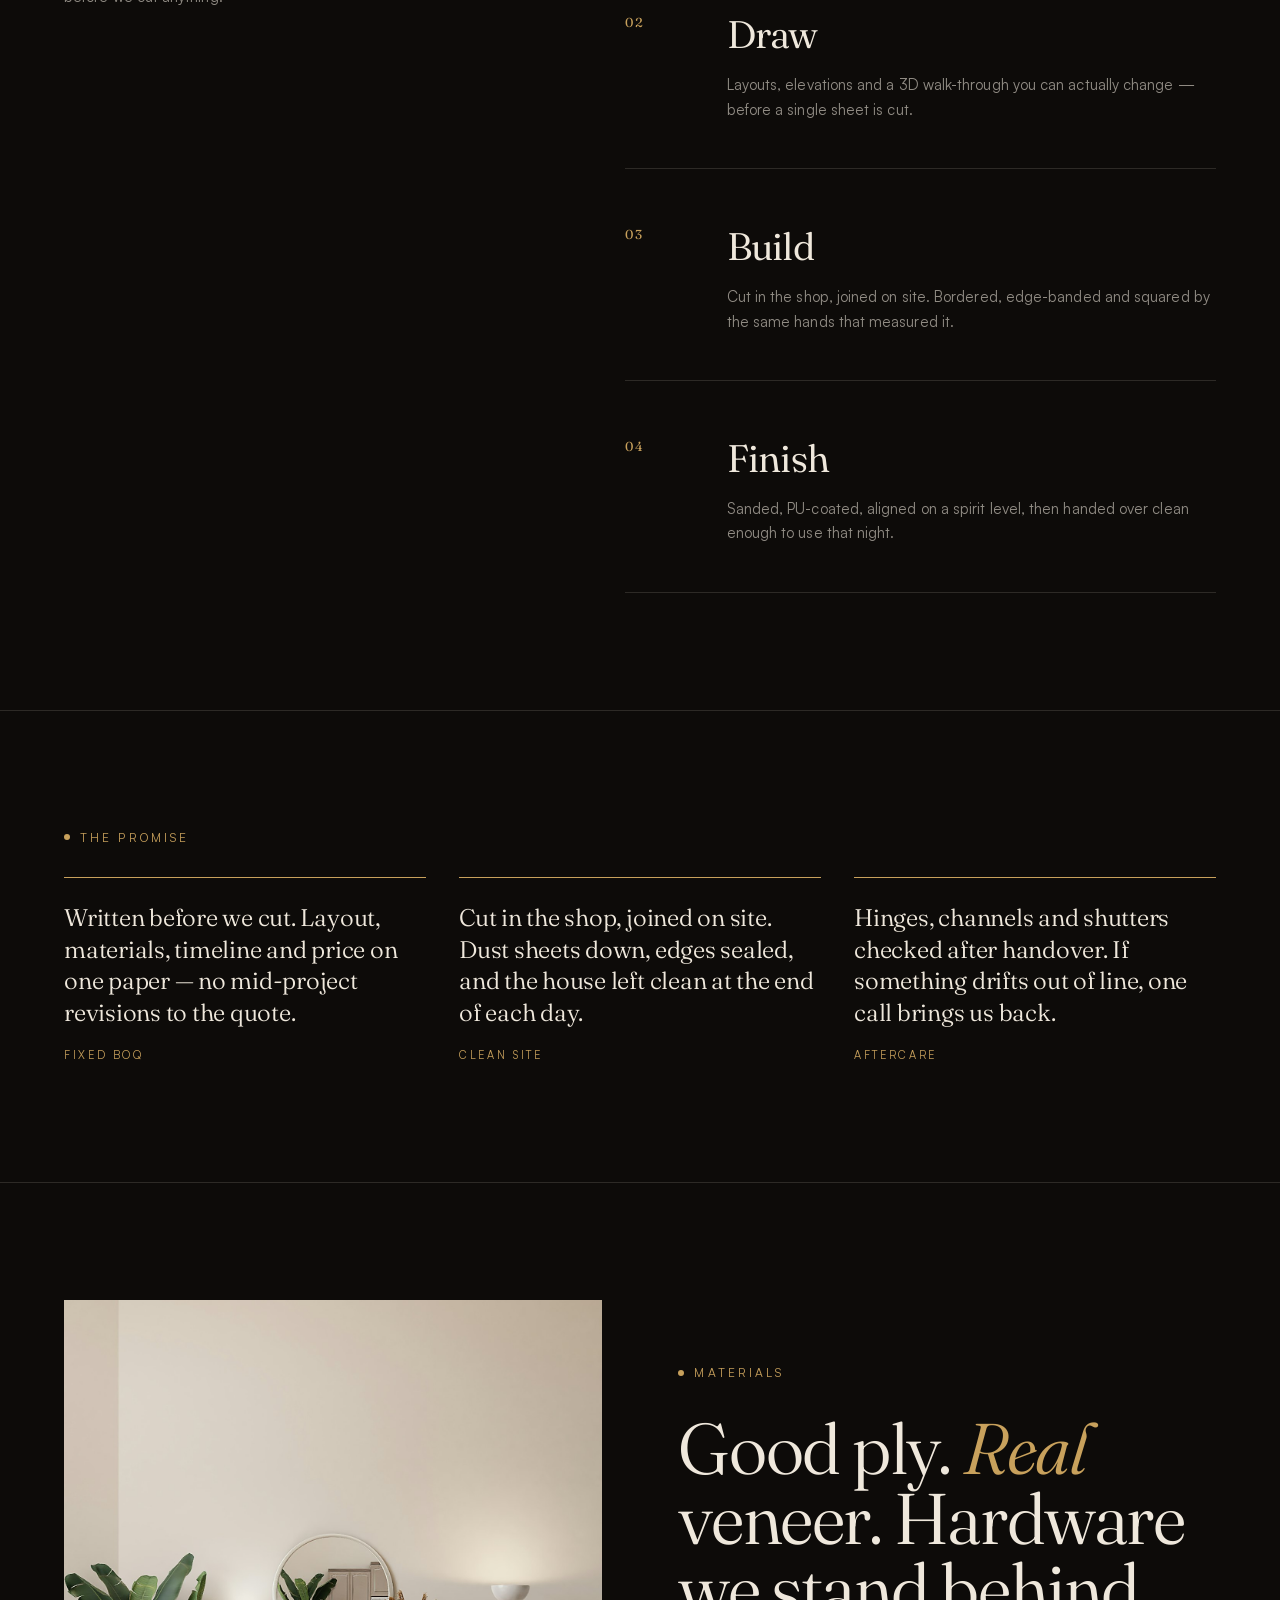
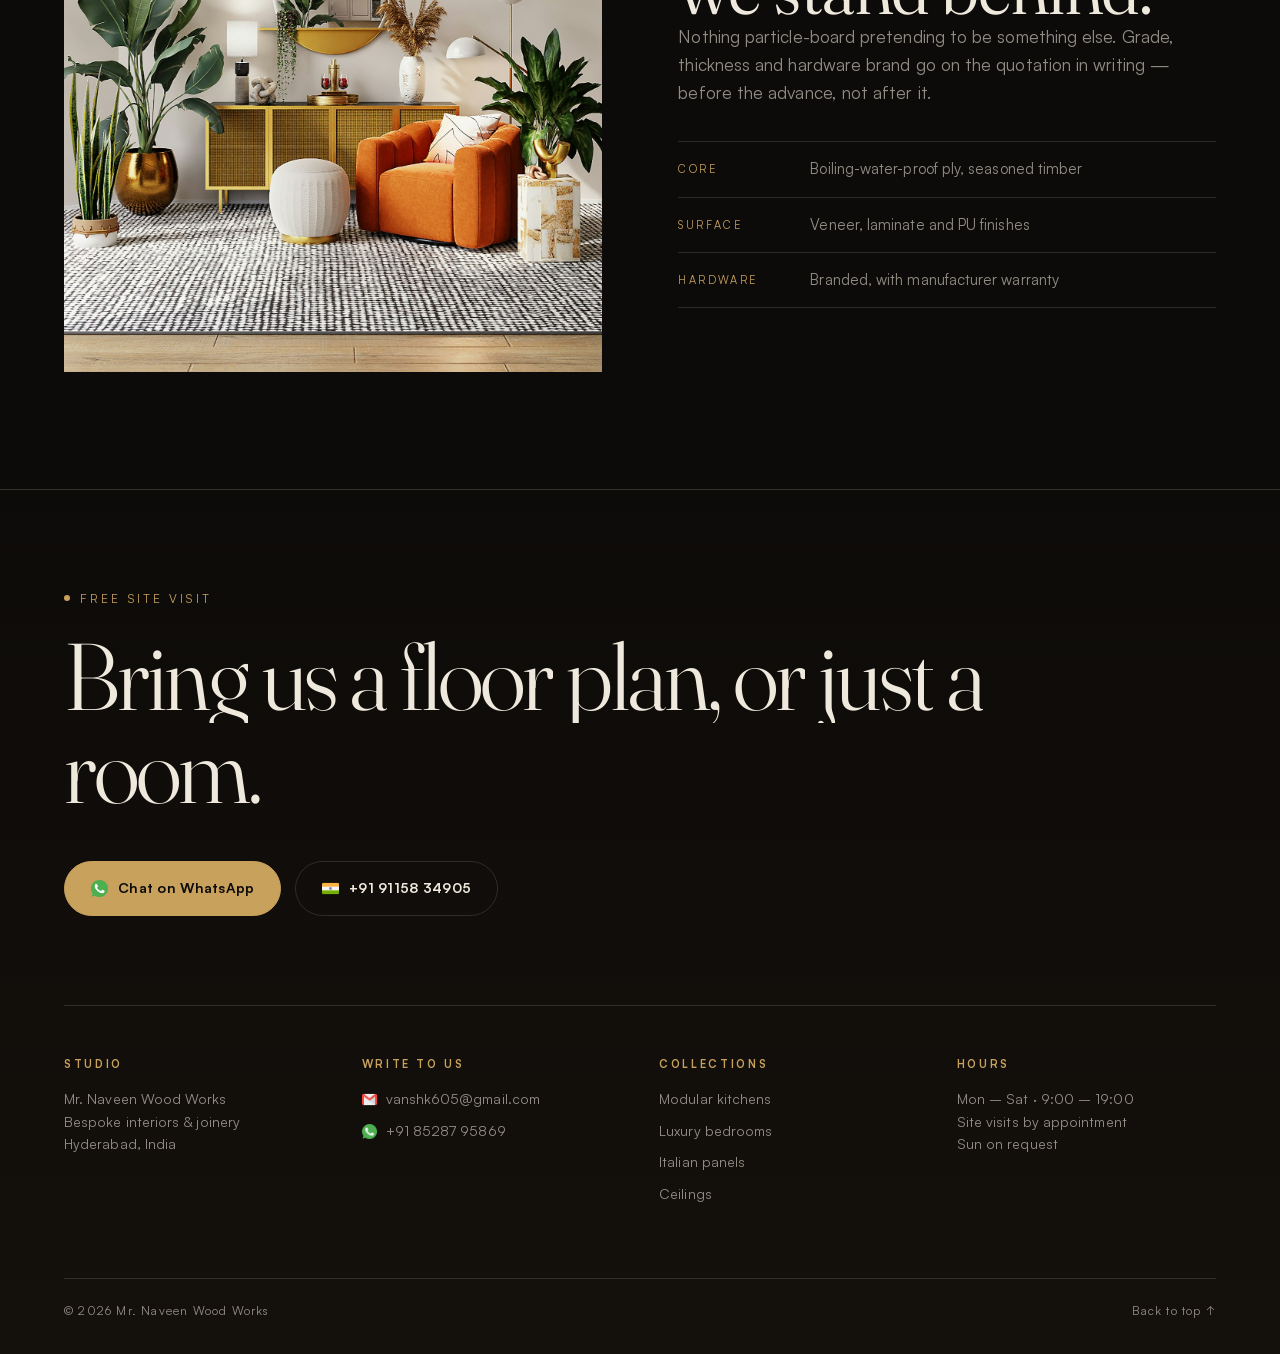
==== commit 3bb08046: "Fix film pinning: sizer outside fixed-height pin; move overflow-x off body (was killing sticky)" ====
--- a/index.html
+++ b/index.html
@@ -147,14 +147,15 @@
           <noscript><p class="film__noscript">A guided walkthrough of our work — enable JavaScript to view it.</p></noscript>
         </div>
 
-        <div class="film__sizer" aria-hidden="true"></div>
-      <div class="film__fallback" aria-hidden="true" hidden>
+        <div class="film__fallback" aria-hidden="true" hidden>
           <img src="./assets/img/living-2.jpg" alt="Lobby and living interior" loading="lazy" width="1400" height="952" />
           <img src="./assets/img/kitchen-1.jpg" alt="Modular kitchen" loading="lazy" width="1400" height="738" />
           <img src="./assets/img/bedroom-1.jpg" alt="Panelled bedroom" loading="lazy" width="1400" height="933" />
           <img src="./assets/img/panel-1.jpg" alt="Wall panelling detail" loading="lazy" width="1400" height="1400" />
         </div>
       </div>
+
+      <div class="film__sizer" aria-hidden="true"></div>
     </section>
 
     <section class="stats">
--- a/assets/revamp.css
+++ b/assets/revamp.css
@@ -19,7 +19,12 @@
 
 *, ::before, ::after { box-sizing: border-box; }
 
-html { -webkit-text-size-adjust: 100%; scroll-behavior: smooth; }
+html {
+  -webkit-text-size-adjust: 100%;
+  scroll-behavior: smooth;
+  overflow-x: hidden;
+  overflow-x: clip;
+}
 
 body {
   margin: 0;
@@ -31,7 +36,6 @@
   line-height: 1.62;
   letter-spacing: .005em;
   -webkit-font-smoothing: antialiased;
-  overflow-x: hidden;
 }
 
 body.is-locked { overflow: hidden; }
@@ -370,6 +374,7 @@
   position: sticky; top: 0; height: 100vh; height: 100svh; overflow: hidden;
   display: flex; align-items: flex-end; background: #0b0a08;
 }
+[hidden] { display: none !important; }
 .film__sizer { height: 300vh; height: 300svh; pointer-events: none; }
 .film__canvas { position: absolute; inset: 0; width: 100%; height: 100%; display: block; }
 .film__vignette {
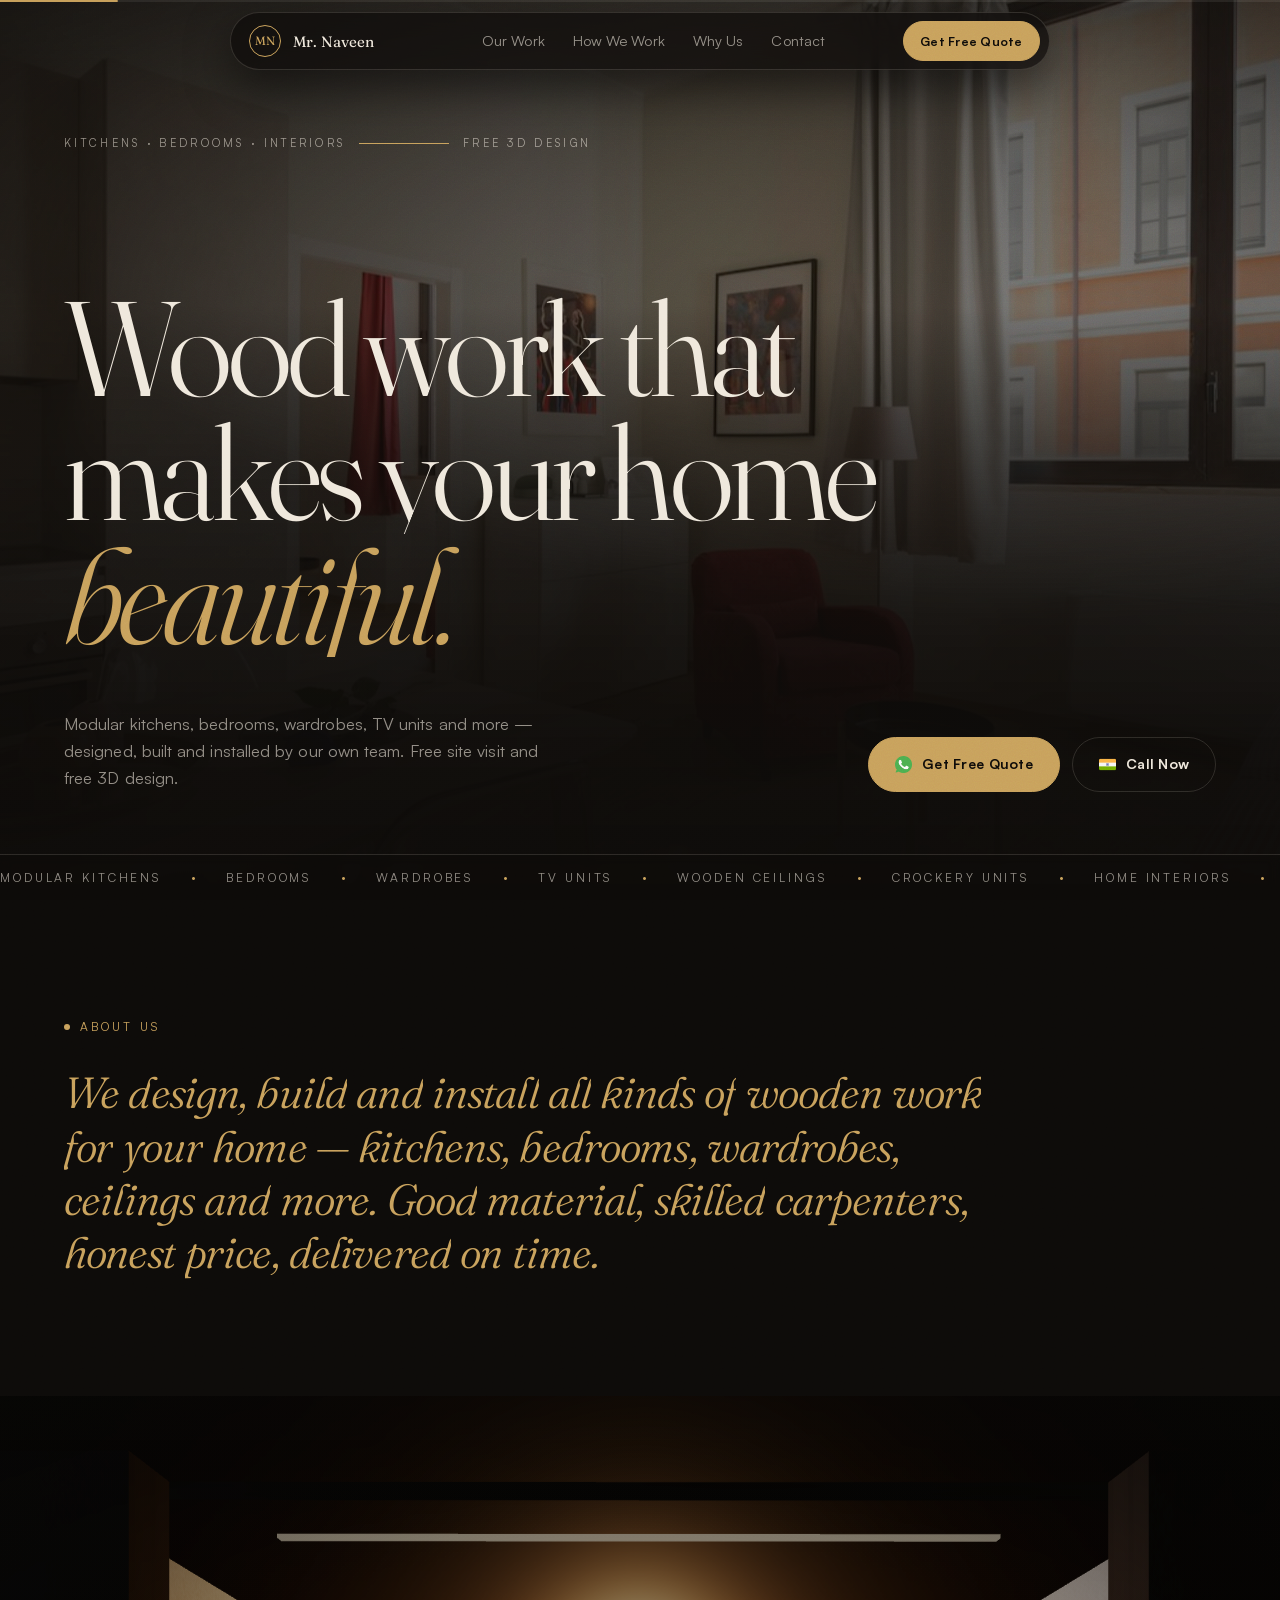
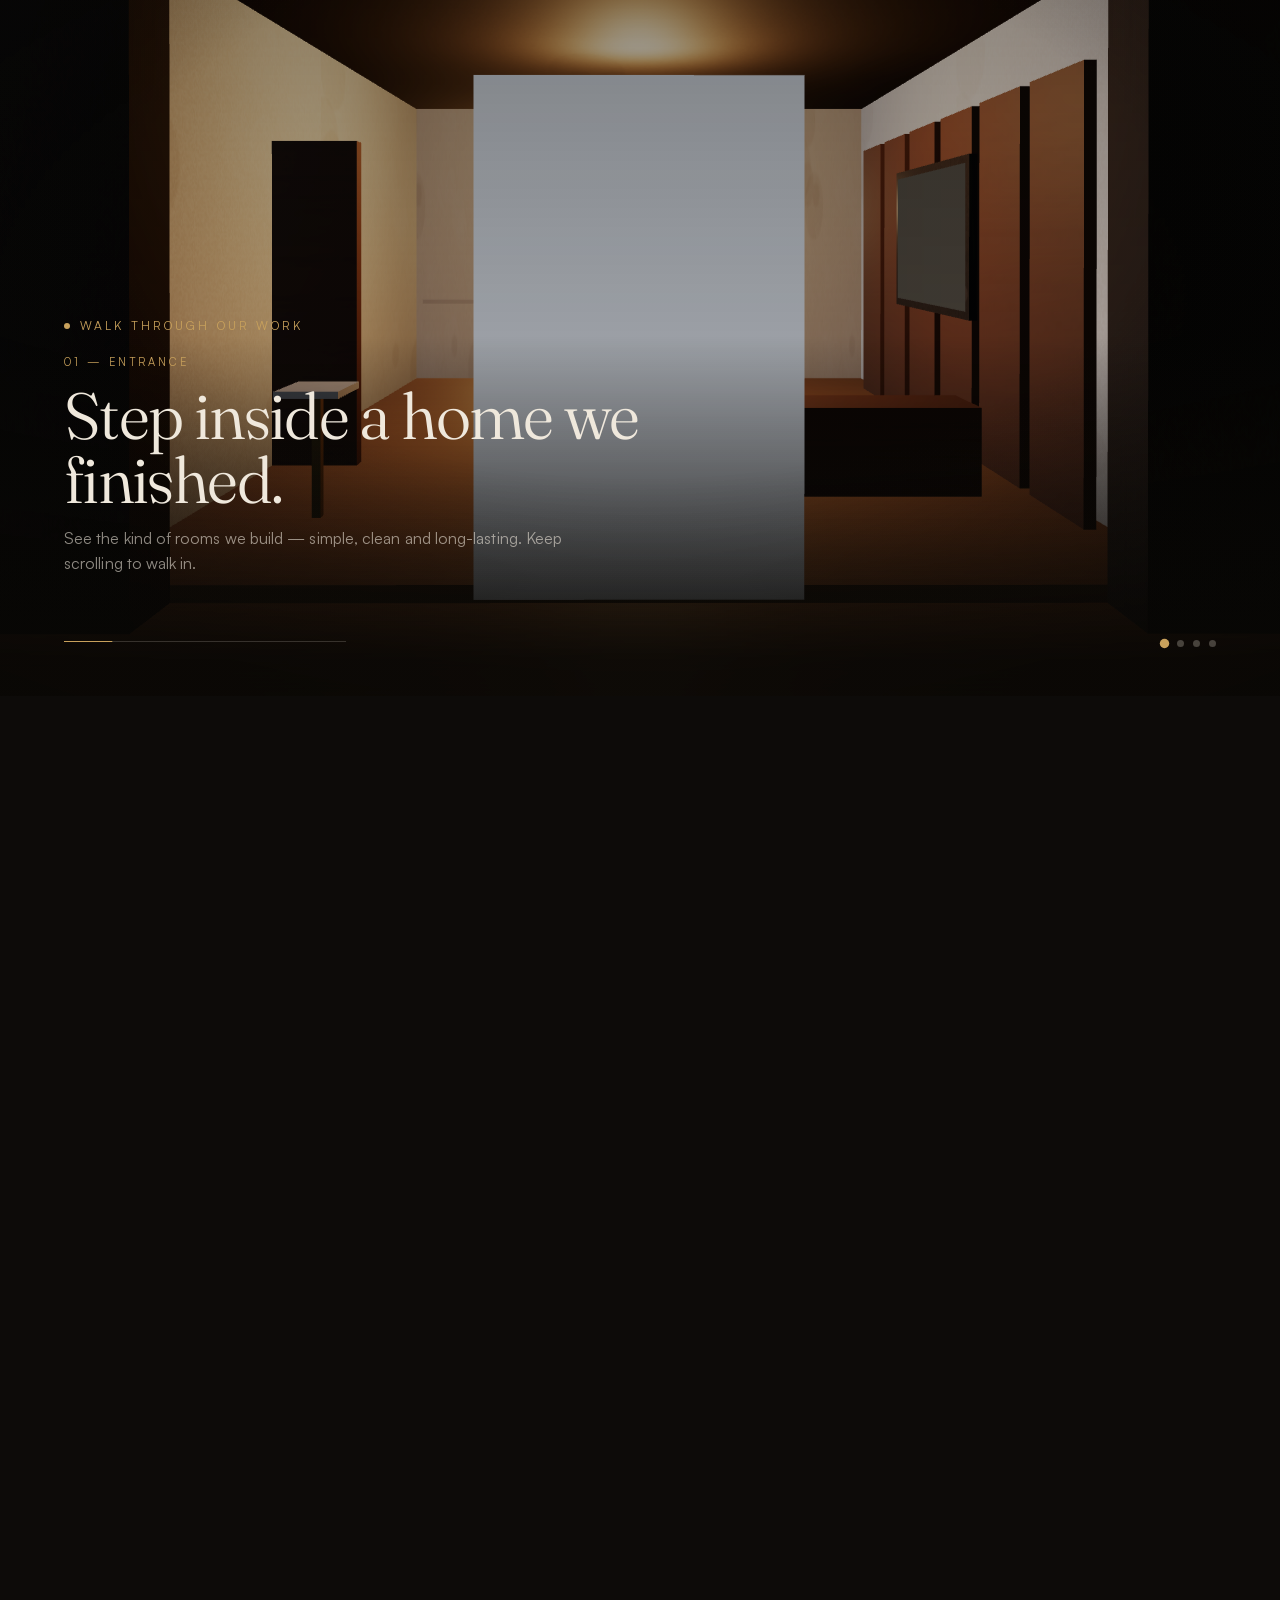
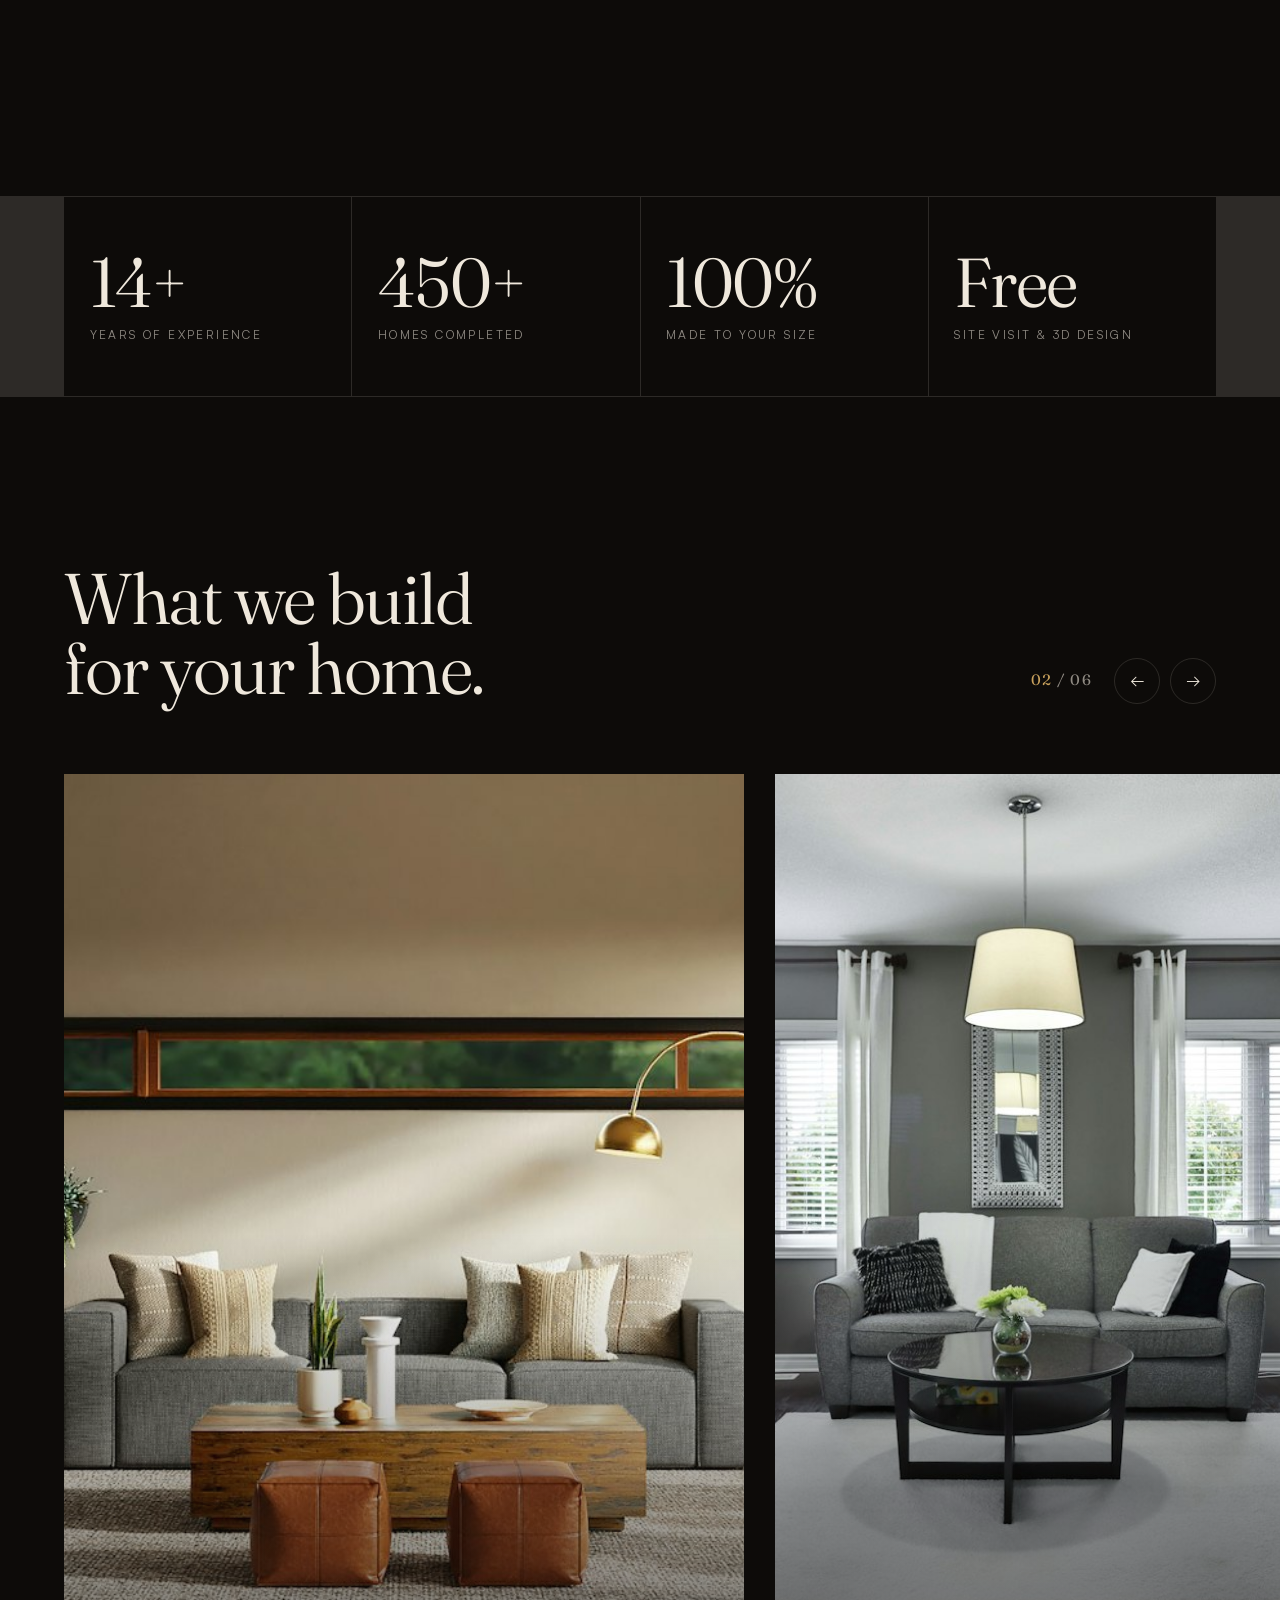
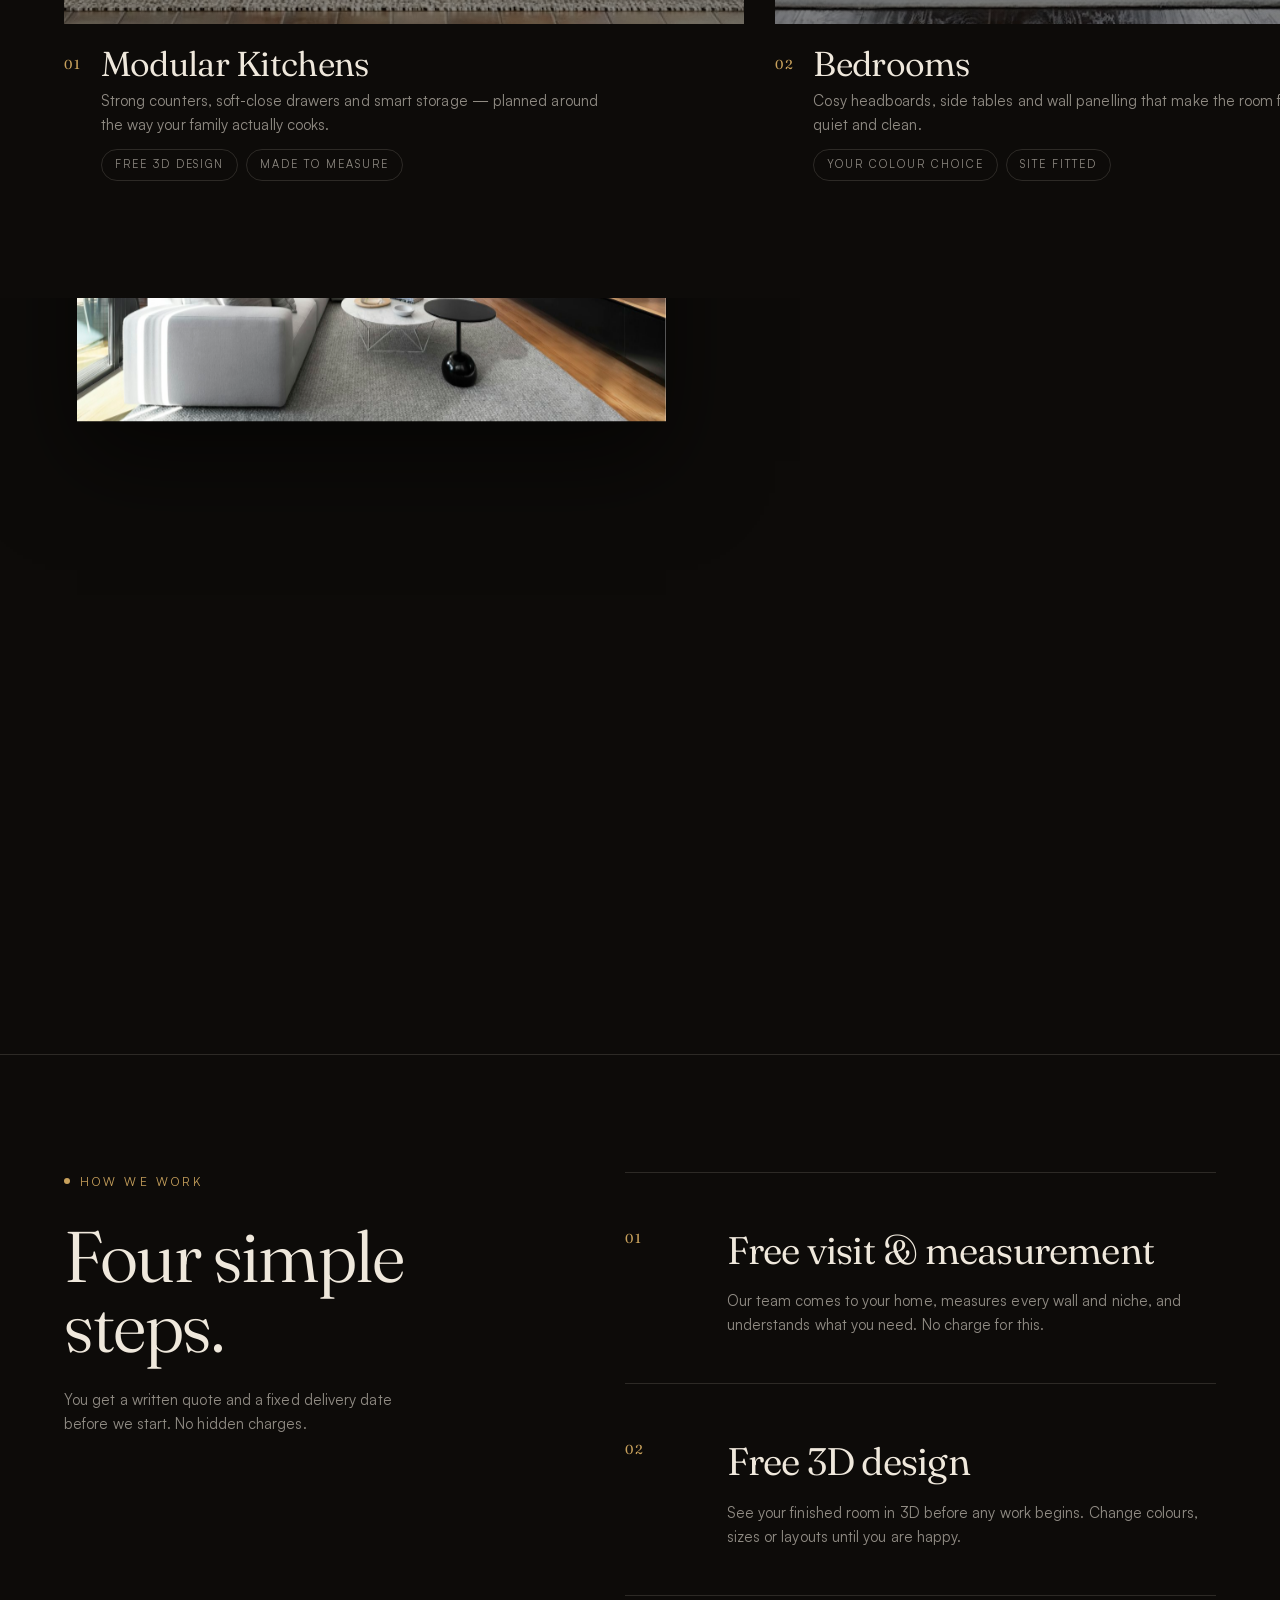
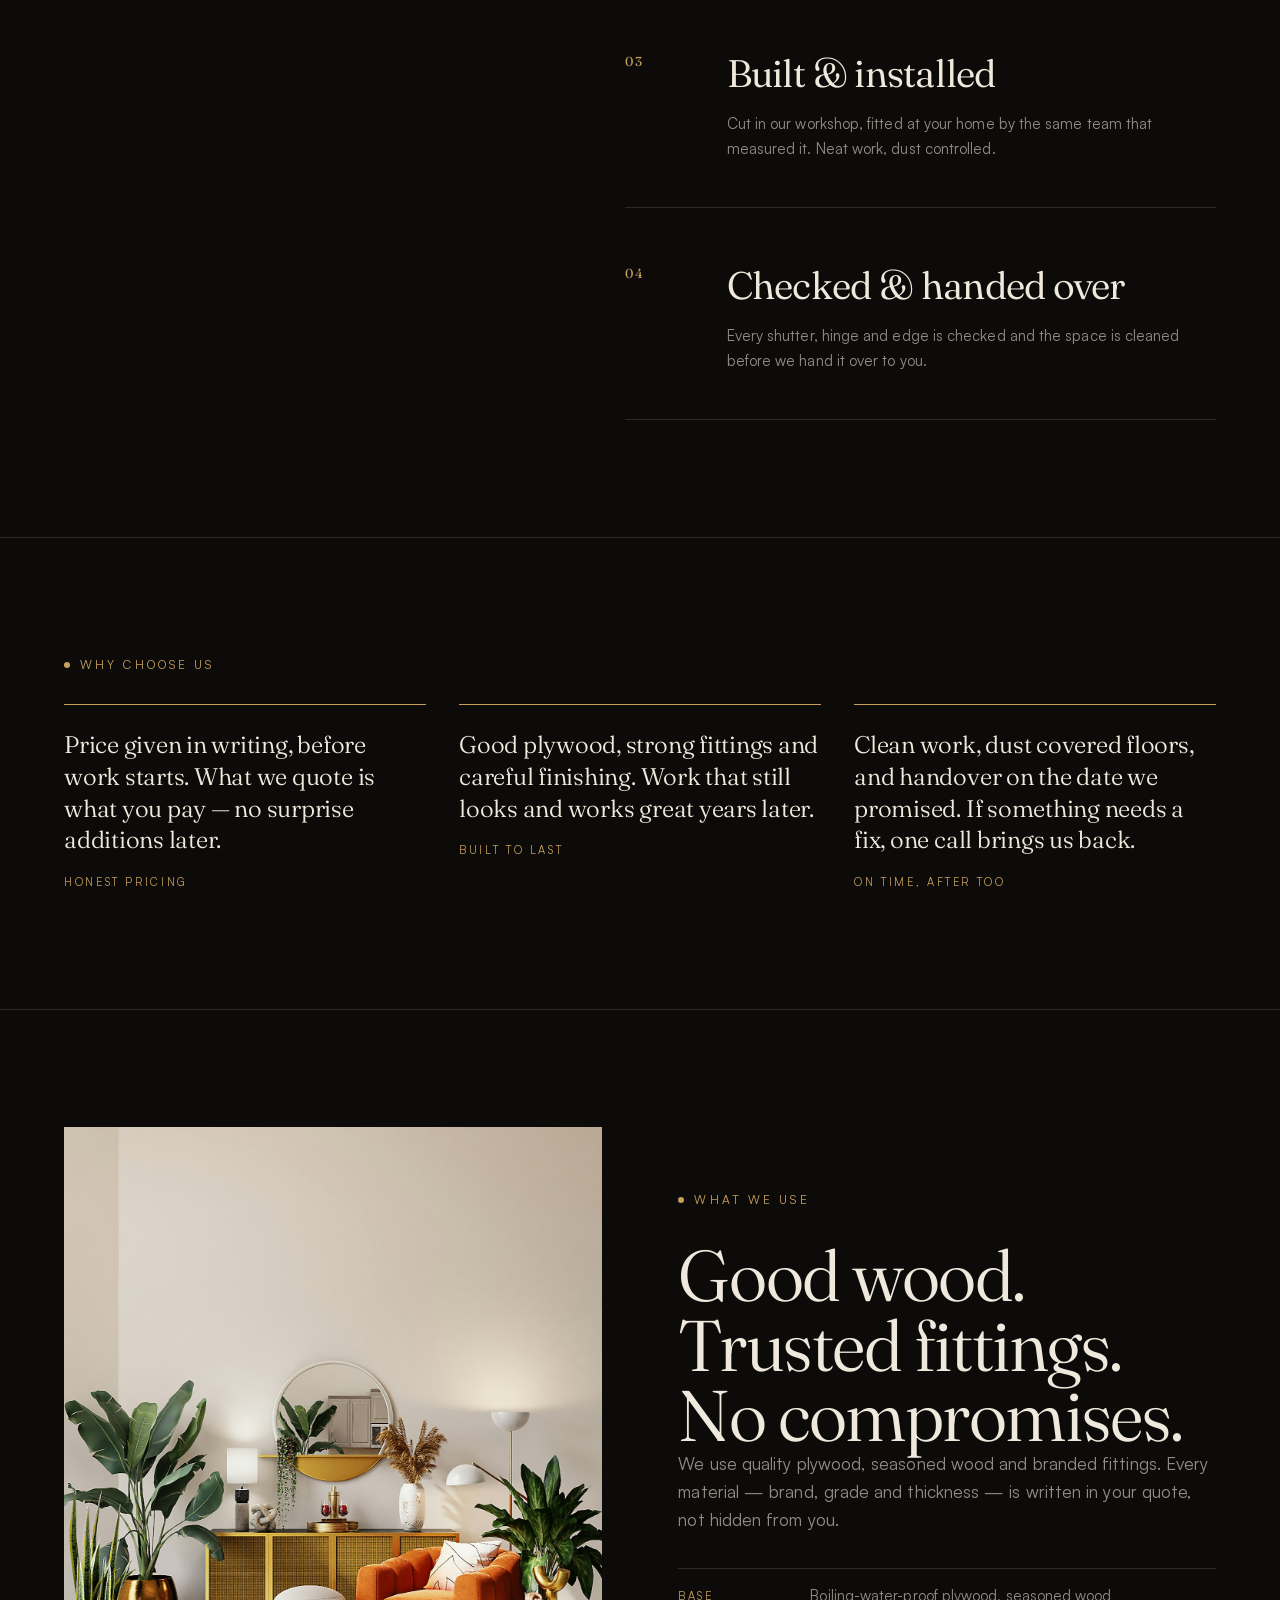
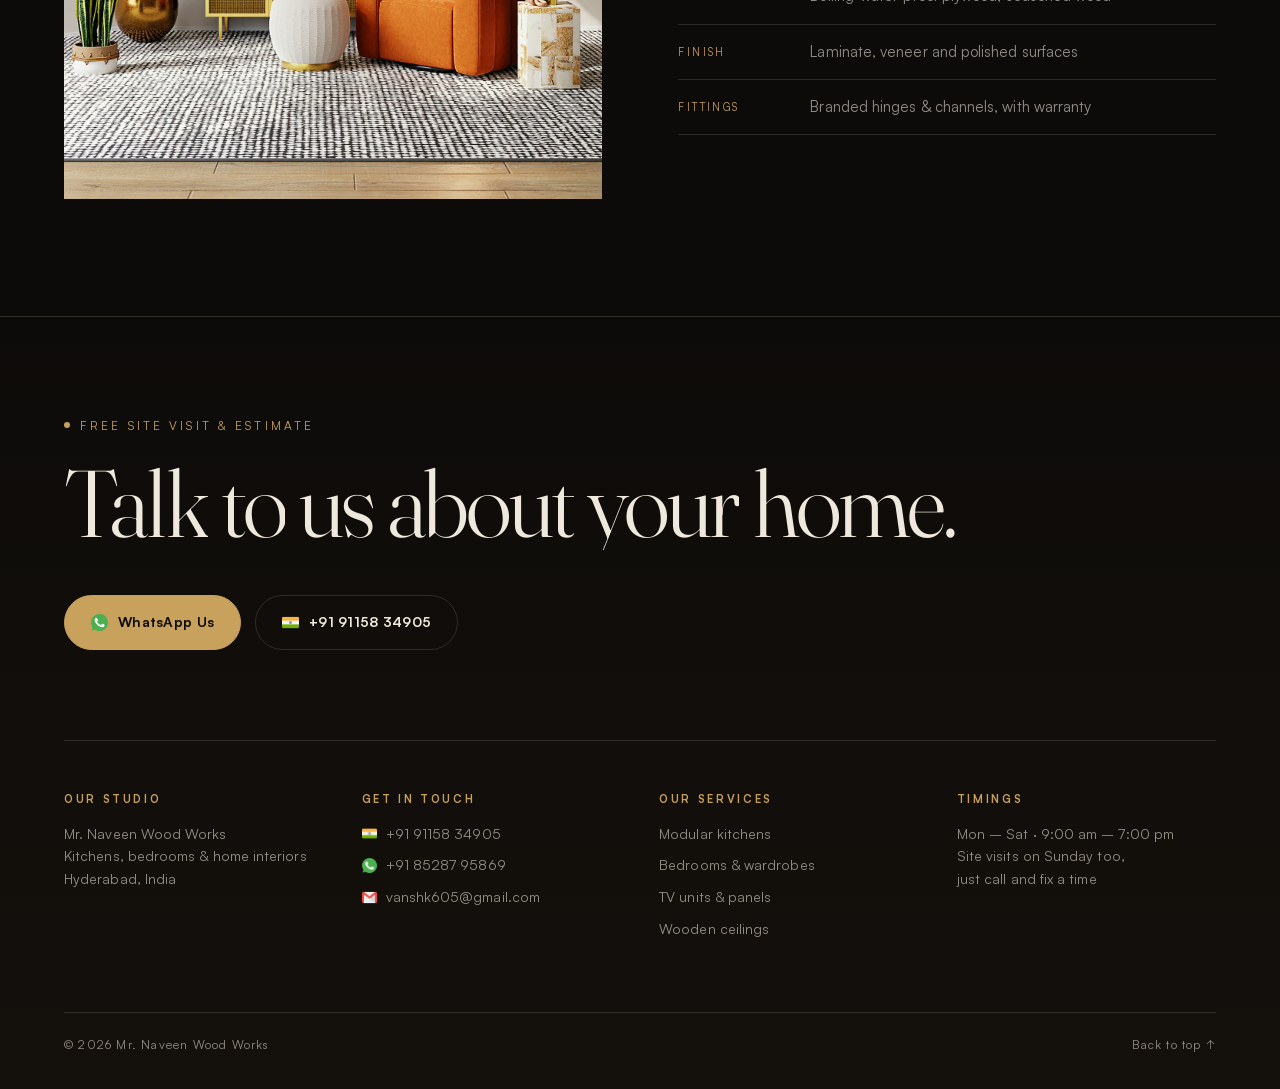
==== commit 4f797666: "Friendly plain-English copy; floating bubble navbar that shrinks on scroll down" ====
--- a/index.html
+++ b/index.html
@@ -3,11 +3,11 @@
 <head>
   <meta charset="utf-8" />
   <meta name="viewport" content="width=device-width, initial-scale=1, viewport-fit=cover" />
-  <title>Mr. Naveen Wood Works — Bespoke Interiors, Built in Wood</title>
-  <meta name="description" content="Bespoke modular kitchens, luxury bedrooms, wall panels and hand-finished joinery. Wood, understood. Interiors built to outlive trends." />
+  <title>Mr. Naveen Wood Works — Modular Kitchens, Bedrooms &amp; Home Interiors</title>
+  <meta name="description" content="Modular kitchens, bedrooms, wardrobes, TV units, wooden ceilings and complete home interiors. Free 3D design, free site visit. Call or WhatsApp Mr. Naveen Wood Works." />
   <meta name="theme-color" content="#0d0b09" />
-  <meta property="og:title" content="Mr. Naveen Wood Works — Bespoke Interiors, Built in Wood" />
-  <meta property="og:description" content="Modular kitchens, luxury bedrooms, Italian panels and hand-finished joinery." />
+  <meta property="og:title" content="Mr. Naveen Wood Works — Modular Kitchens, Bedrooms &amp; Home Interiors" />
+  <meta property="og:description" content="Kitchens, bedrooms, wardrobes and more — designed, built and installed for your home. Free 3D design and site visit." />
   <meta property="og:type" content="website" />
   <meta property="og:url" content="https://vansh1190.github.io/mrnaveenwoodworks/" />
   <meta property="og:image" content="https://vansh1190.github.io/mrnaveenwoodworks/assets/img/living-2.jpg" />
@@ -32,7 +32,7 @@
     <div class="curtain__word"><span>M</span><span>N</span><span>W</span><span>W</span></div>
   </div>
 
-  <a class="skip" href="#manifesto">Skip to content</a>
+  <a class="skip" href="#about">Skip to content</a>
 
   <header class="nav" id="top">
     <div class="nav__inner">
@@ -41,13 +41,13 @@
         <span class="brand__text">Mr. Naveen<em>Wood Works</em></span>
       </a>
       <nav class="nav__links" id="primary-menu" aria-label="Primary">
-        <a href="#collections" data-scroll>Collections</a>
-        <a href="#process" data-scroll>Process</a>
-        <a href="#materials" data-scroll>Materials</a>
+        <a href="#work" data-scroll>Our Work</a>
+        <a href="#process" data-scroll>How We Work</a>
+        <a href="#why" data-scroll>Why Us</a>
         <a href="#contact" data-scroll>Contact</a>
       </nav>
       <div class="nav__right">
-        <a class="btn btn--small magnetic" href="https://wa.me/918528795869" target="_blank" rel="noopener">Start a project</a>
+        <a class="btn btn--small magnetic" href="https://wa.me/918528795869?text=Hello%2C%20I%20would%20like%20a%20free%20quote%20for%20home%20interiors." target="_blank" rel="noopener">Get Free Quote</a>
         <button class="nav__toggle" aria-expanded="false" aria-controls="primary-menu" aria-label="Open menu">
           <span></span><span></span>
         </button>
@@ -58,50 +58,55 @@
   <main>
     <section class="hero" id="hero">
       <div class="hero__media" data-parallax="0.14">
-        <video class="hero__video" autoplay muted loop playsinline poster="./assets/img/detail-1.jpg"
-          src="./assets/video/hero.mp4"></video>
+        <video class="hero__video" autoplay muted loop playsinline preload="metadata" poster="./assets/img/detail-1.jpg"
+          width="1400" height="934" src="./assets/video/hero.mp4"></video>
       </div>
       <div class="hero__scrim" aria-hidden="true"></div>
 
       <div class="hero__eyebrow" data-reveal data-reveal-delay="200">
-        <span>Est. Werkshop</span><i></i><span>Interiors · Joinery · Finish</span>
+        <span>Kitchens · Bedrooms · Interiors</span><i></i><span>Free 3D Design</span>
       </div>
 
       <h1 class="hero__title">
-        <span class="mask"><span class="mask__i">We build the</span></span>
-        <span class="mask"><span class="mask__i">warmth <em>into</em></span></span>
-        <span class="mask"><span class="mask__i">every room.</span></span>
+        <span class="mask"><span class="mask__i">Wood work that</span></span>
+        <span class="mask"><span class="mask__i">makes your home</span></span>
+        <span class="mask"><span class="mask__i"><em>beautiful.</em></span></span>
       </h1>
 
       <div class="hero__foot">
         <p class="hero__sub" data-reveal data-reveal-delay="900">
-          Mr. Naveen Wood Works is a maker-led interior studio. Kitchens, bedrooms,
-          panels and ceilings — measured, joined and finished by hand.
+          Modular kitchens, bedrooms, wardrobes, TV units and more — designed,
+          built and installed by our own team. Free site visit and free 3D design.
         </p>
         <div class="hero__side" data-reveal data-reveal-delay="1050">
-          <a class="btn btn--ghost magnetic" href="#collections" data-scroll>See the work</a>
+          <a class="btn magnetic" href="https://wa.me/918528795869?text=Hello%2C%20I%20would%20like%20a%20free%20quote%20for%20home%20interiors." target="_blank" rel="noopener">
+            <img src="./assets/icons/whatsapp.png" alt="" width="18" height="18" />Get Free Quote
+          </a>
+          <a class="btn btn--ghost magnetic" href="tel:+919115834905">
+            <img src="./assets/icons/phone.png" alt="" width="18" height="18" />Call Now
+          </a>
         </div>
       </div>
 
       <div class="hero__ticker" aria-hidden="true">
         <div class="ticker">
           <div class="ticker__track">
-            <span>Modular kitchens</span><b>✦</b><span>Luxury bedrooms</span><b>✦</b><span>Italian panels</span><b>✦</b><span>Wardrobes</span><b>✦</b><span>False ceilings</span><b>✦</b><span>Interior décor</span><b>✦</b>
-            <span>Modular kitchens</span><b>✦</b><span>Luxury bedrooms</span><b>✦</b><span>Italian panels</span><b>✦</b><span>Wardrobes</span><b>✦</b><span>False ceilings</span><b>✦</b><span>Interior décor</span><b>✦</b>
-          </div>
-        </div>
-      </div>
-    </section>
-
-    <section class="section manifesto" id="manifesto">
+            <span>Modular Kitchens</span><b>•</b><span>Bedrooms</span><b>•</b><span>Wardrobes</span><b>•</b><span>TV Units</span><b>•</b><span>Wooden Ceilings</span><b>•</b><span>Crockery Units</span><b>•</b><span>Home Interiors</span><b>•</b>
+            <span>Modular Kitchens</span><b>•</b><span>Bedrooms</span><b>•</b><span>Wardrobes</span><b>•</b><span>TV Units</span><b>•</b><span>Wooden Ceilings</span><b>•</b><span>Crockery Units</span><b>•</b><span>Home Interiors</span><b>•</b>
+          </div>
+        </div>
+      </div>
+    </section>
+
+    <section class="section manifesto" id="about">
       <div class="wrap">
         <p class="sec-eyebrow" data-reveal>
-          <i class="dot"></i> What we actually do
+          <i class="dot"></i> About us
         </p>
         <p class="statement" data-words>
-          Anyone can install furniture. We build the parts of your home people touch —
-          the shutter that closes without a sound, the wardrobe that swallows a whole
-          wardrobe of clothes, the counter you lean on at 6&nbsp;a.m. Wood, understood.
+          We design, build and install all kinds of wooden work for your home — kitchens,
+          bedrooms, wardrobes, ceilings and more. Good material, skilled carpenters,
+          honest price, delivered on time.
         </p>
       </div>
     </section>
@@ -112,29 +117,29 @@
         <div class="film__vignette" aria-hidden="true"></div>
 
         <div class="film__stage">
-          <p class="sec-eyebrow film__eyebrow"><i class="dot"></i> Walk through the work</p>
-          <p class="film__sr">Scroll to walk through a completed home: entrance, lobby, kitchen and bedroom. A 3D walkthrough of our joinery.</p>
+          <p class="sec-eyebrow film__eyebrow"><i class="dot"></i> Walk through our work</p>
+          <p class="film__sr">Scroll to walk through a finished home: entrance, living room, kitchen and bedroom. A 3D walkthrough of our work.</p>
 
           <div class="film__beats">
             <article class="film__beat is-on" data-beat="0">
-              <span class="film__no">01 — Outside</span>
-              <h2 class="film__title" id="film-title">Step inside a finished project.</h2>
-              <p class="film__copy">Not renders from a catalogue. This is the sequence we build in — measured, drawn, lit and joined before a single sheet is cut.</p>
+              <span class="film__no">01 — Entrance</span>
+              <h2 class="film__title" id="film-title">Step inside a home we finished.</h2>
+              <p class="film__copy">See the kind of rooms we build — simple, clean and long-lasting. Keep scrolling to walk in.</p>
             </article>
             <article class="film__beat" data-beat="1">
-              <span class="film__no">02 — Lobby</span>
-              <h2 class="film__title">Panelled walls, light you cannot see.</h2>
-              <p class="film__copy">Fluted panels, concealed coves, a floor laid square to the front door. The first six feet of the house sets the tone.</p>
+              <span class="film__no">02 — Living Room</span>
+              <h2 class="film__title">Panels and lighting that impress guests.</h2>
+              <p class="film__copy">Wooden wall panels, TV units and designer ceilings — with lights hidden inside the design.</p>
             </article>
             <article class="film__beat" data-beat="2">
               <span class="film__no">03 — Kitchen</span>
-              <h2 class="film__title">Built around how you cook.</h2>
-              <p class="film__copy">Soft-close shutters, stone counter, an aisle that still fits two people at 7&nbsp;a.m.</p>
+              <h2 class="film__title">A kitchen made for how you cook.</h2>
+              <p class="film__copy">Easy-clean counters, soft-close drawers and space for every utensil and masala box.</p>
             </article>
             <article class="film__beat" data-beat="3">
               <span class="film__no">04 — Bedroom</span>
-              <h2 class="film__title">A room that goes quiet.</h2>
-              <p class="film__copy">Veneer headboard to the ceiling, wardrobe hung flush, joinery detailed so the shadows fall where we put them.</p>
+              <h2 class="film__title">Bedrooms that feel calm and tidy.</h2>
+              <p class="film__copy">Headboards up to the ceiling, full-height wardrobes and neat finishing on every corner.</p>
             </article>
           </div>
 
@@ -142,54 +147,54 @@
           <ol class="film__dots" aria-hidden="true">
             <li class="is-on"></li><li></li><li></li><li></li>
           </ol>
-          <span class="film__hint" aria-hidden="true">Scroll to walk through<i></i></span>
+          <span class="film__hint" aria-hidden="true">Keep scrolling<i></i></span>
 
           <noscript><p class="film__noscript">A guided walkthrough of our work — enable JavaScript to view it.</p></noscript>
         </div>
-
-        <div class="film__fallback" aria-hidden="true" hidden>
-          <img src="./assets/img/living-2.jpg" alt="Lobby and living interior" loading="lazy" width="1400" height="952" />
-          <img src="./assets/img/kitchen-1.jpg" alt="Modular kitchen" loading="lazy" width="1400" height="738" />
-          <img src="./assets/img/bedroom-1.jpg" alt="Panelled bedroom" loading="lazy" width="1400" height="933" />
-          <img src="./assets/img/panel-1.jpg" alt="Wall panelling detail" loading="lazy" width="1400" height="1400" />
-        </div>
       </div>
 
       <div class="film__sizer" aria-hidden="true"></div>
+
+      <div class="film__fallback" aria-hidden="true" hidden>
+        <img src="./assets/img/living-2.jpg" alt="Living room interior" loading="lazy" width="1400" height="952" />
+        <img src="./assets/img/kitchen-1.jpg" alt="Modular kitchen" loading="lazy" width="1400" height="738" />
+        <img src="./assets/img/bedroom-1.jpg" alt="Bedroom interior" loading="lazy" width="1400" height="933" />
+        <img src="./assets/img/panel-1.jpg" alt="Wall panelling detail" loading="lazy" width="1400" height="1400" />
+      </div>
     </section>
 
     <section class="stats">
       <div class="wrap stats__row">
         <div class="stat" data-reveal>
           <span class="stat__num" data-count="14" data-suffix="+">14+</span>
-          <span class="stat__label">Years at the bench</span>
+          <span class="stat__label">Years of experience</span>
         </div>
         <div class="stat" data-reveal data-reveal-delay="120">
           <span class="stat__num" data-count="450" data-suffix="+">450+</span>
-          <span class="stat__label">Rooms delivered</span>
+          <span class="stat__label">Homes completed</span>
         </div>
         <div class="stat" data-reveal data-reveal-delay="240">
           <span class="stat__num" data-count="100" data-suffix="%">100%</span>
-          <span class="stat__label">Written quotations</span>
+          <span class="stat__label">Made to your size</span>
         </div>
         <div class="stat" data-reveal data-reveal-delay="360">
-          <span class="stat__num" data-count="100" data-suffix="%">100%</span>
-          <span class="stat__label">Made to measure</span>
-        </div>
-      </div>
-    </section>
-
-    <section class="section work" id="collections">
+          <span class="stat__num">Free</span>
+          <span class="stat__label">Site visit &amp; 3D design</span>
+        </div>
+      </div>
+    </section>
+
+    <section class="section work" id="work">
       <div class="wrap work__head">
         <div>
-          <p class="sec-eyebrow" data-reveal><i class="dot"></i> Collections</p>
-          <h2 class="sec-title" data-reveal data-reveal-delay="100">Six things<br />we do properly.</h2>
+          <p class="sec-eyebrow" data-reveal><i class="dot"></i> Our services</p>
+          <h2 class="sec-title" data-reveal data-reveal-delay="100">What we build<br />for your home.</h2>
         </div>
         <div class="work__nav" data-reveal data-reveal-delay="200">
           <p class="work__index"><span class="work__current">01</span> / 06</p>
           <div class="work__arrows">
-            <button class="round" data-work-prev aria-label="Previous collection">←</button>
-            <button class="round" data-work-next aria-label="Next collection">→</button>
+            <button class="round" data-work-prev aria-label="Previous service">←</button>
+            <button class="round" data-work-next aria-label="Next service">→</button>
           </div>
         </div>
       </div>
@@ -198,68 +203,68 @@
         <div class="work__track">
           <article class="piece">
             <div class="piece__media" data-tilt>
-              <img src="./assets/img/kitchen-1.jpg" alt="Matte modular kitchen with island" loading="lazy" / width="1400" height="738" />
+              <img src="./assets/img/kitchen-1.jpg" alt="Modular kitchen with island counter" loading="lazy" width="1400" height="738" />
             </div>
             <div class="piece__body">
               <span class="piece__no">01</span>
               <h3 class="piece__title">Modular Kitchens</h3>
-              <p class="piece__copy">Soft-close everything, lighting that waits for you at dawn, layouts that respect how you actually cook.</p>
-              <ul class="piece__meta"><li>Branded hardware</li><li>Made to measure</li></ul>
-            </div>
-          </article>
-          <article class="piece">
-            <div class="piece__media" data-tilt>
-              <img src="./assets/img/bedroom-1.jpg" alt="Wood panelled bedroom" loading="lazy" / width="1400" height="933" />
+              <p class="piece__copy">Strong counters, soft-close drawers and smart storage — planned around the way your family actually cooks.</p>
+              <ul class="piece__meta"><li>Free 3D design</li><li>Made to measure</li></ul>
+            </div>
+          </article>
+          <article class="piece">
+            <div class="piece__media" data-tilt>
+              <img src="./assets/img/bedroom-1.jpg" alt="Bedroom with wooden panelled headboard" loading="lazy" width="1400" height="933" />
             </div>
             <div class="piece__body">
               <span class="piece__no">02</span>
-              <h3 class="piece__title">Luxury Bedrooms</h3>
-              <p class="piece__copy">Panelled heads, joined corners, a room that goes quiet when the door shuts.</p>
-              <ul class="piece__meta"><li>Veneer &amp; laminate</li><li>Site-fitted</li></ul>
-            </div>
-          </article>
-          <article class="piece">
-            <div class="piece__media" data-tilt>
-              <img src="./assets/img/panel-1.jpg" alt="LCD and Italian wall panels" loading="lazy" / width="1400" height="1400" />
+              <h3 class="piece__title">Bedrooms</h3>
+              <p class="piece__copy">Cosy headboards, side tables and wall panelling that make the room feel quiet and clean.</p>
+              <ul class="piece__meta"><li>Your colour choice</li><li>Site fitted</li></ul>
+            </div>
+          </article>
+          <article class="piece">
+            <div class="piece__media" data-tilt>
+              <img src="./assets/img/wardrobe-1.jpg" alt="Full height bedroom wardrobe" loading="lazy" width="1400" height="933" />
             </div>
             <div class="piece__body">
               <span class="piece__no">03</span>
-              <h3 class="piece__title">Italian &amp; LCD Panels</h3>
-              <p class="piece__copy">Fluted, back-lit, seamless. The wall becomes the feature instead of holding one.</p>
-              <ul class="piece__meta"><li>Seamless joints</li><li>Back-lit options</li></ul>
-            </div>
-          </article>
-          <article class="piece">
-            <div class="piece__media" data-tilt>
-              <img src="./assets/img/wardrobe-1.jpg" alt="Walk-in wardrobe" loading="lazy" / width="1400" height="933" />
+              <h3 class="piece__title">Wardrobes</h3>
+              <p class="piece__copy">Sliding or open wardrobes, floor to ceiling, planned around how much you actually store.</p>
+              <ul class="piece__meta"><li>Soft glide shutters</li><li>Custom interiors</li></ul>
+            </div>
+          </article>
+          <article class="piece">
+            <div class="piece__media" data-tilt>
+              <img src="./assets/img/living-2.jpg" alt="Living room with TV unit and panels" loading="lazy" width="1400" height="952" />
             </div>
             <div class="piece__body">
               <span class="piece__no">04</span>
-              <h3 class="piece__title">Wardrobes &amp; Storage</h3>
-              <p class="piece__copy">Mirror-sliding to full walk-ins. Designed around your calendar, not a catalogue.</p>
-              <ul class="piece__meta"><li>Soft glide</li><li>Floor to ceiling</li></ul>
-            </div>
-          </article>
-          <article class="piece">
-            <div class="piece__media" data-tilt>
-              <img src="./assets/img/ceiling-1.jpg" alt="Designer wooden false ceiling" loading="lazy" / width="1400" height="788" />
+              <h3 class="piece__title">TV Units &amp; Living Room</h3>
+              <p class="piece__copy">TV units, show shelves and feature walls that give your living room a finished look.</p>
+              <ul class="piece__meta"><li>Hidden wiring</li><li>Modern designs</li></ul>
+            </div>
+          </article>
+          <article class="piece">
+            <div class="piece__media" data-tilt>
+              <img src="./assets/img/ceiling-1.jpg" alt="Designer wooden false ceiling" loading="lazy" width="1400" height="788" />
             </div>
             <div class="piece__body">
               <span class="piece__no">05</span>
-              <h3 class="piece__title">Ceilings</h3>
-              <p class="piece__copy">Coffered, curved, floating. Light concealed in the joinery itself.</p>
-              <ul class="piece__meta"><li>Concealed light</li><li>Site-built</li></ul>
-            </div>
-          </article>
-          <article class="piece">
-            <div class="piece__media" data-tilt>
-              <img src="./assets/img/office-1.jpg" alt="Home office joinery" loading="lazy" / width="1400" height="935" />
+              <h3 class="piece__title">Wooden Ceilings</h3>
+              <p class="piece__copy">Wooden and gypsum false ceilings with lighting fitted inside — cool look, no visible bulbs.</p>
+              <ul class="piece__meta"><li>Lighting included</li><li>Built on site</li></ul>
+            </div>
+          </article>
+          <article class="piece">
+            <div class="piece__media" data-tilt>
+              <img src="./assets/img/panel-1.jpg" alt="Wall panel and full home interior detail" loading="lazy" width="1400" height="1400" />
             </div>
             <div class="piece__body">
               <span class="piece__no">06</span>
-              <h3 class="piece__title">Interiors &amp; Décor</h3>
-              <p class="piece__copy">Tv units, shelves, full-home turnkeys. One team, one warranty, one phone call.</p>
-              <ul class="piece__meta"><li>Turnkey</li><li>One warranty</li></ul>
+              <h3 class="piece__title">Complete Home Interiors</h3>
+              <p class="piece__copy">Every room done together — design, woodwork and finishing. One team, one price, one phone call.</p>
+              <ul class="piece__meta"><li>Everything included</li><li>Fixed timeline</li></ul>
             </div>
           </article>
         </div>
@@ -268,62 +273,63 @@
 
     <section class="parallax-band" aria-hidden="true">
       <div class="parallax-band__layer parallax-band__layer--far" data-parallax="0.06">
-        <img src="./assets/img/living-2.jpg" alt="" loading="lazy" / width="1400" height="952" />
+        <img src="./assets/img/living-2.jpg" alt="" loading="lazy" width="1400" height="952" />
       </div>
       <div class="parallax-band__layer parallax-band__layer--near" data-parallax="0.2">
-        <img src="./assets/img/detail-2.jpg" alt="" loading="lazy" / width="1400" height="933" />
+        <img src="./assets/img/detail-2.jpg" alt="" loading="lazy" width="1400" height="933" />
       </div>
     </section>
 
     <section class="section process" id="process">
       <div class="wrap process__grid">
         <div class="process__sticky">
-          <p class="sec-eyebrow" data-reveal><i class="dot"></i> The method</p>
-          <h2 class="sec-title" data-reveal data-reveal-delay="100">Four steps.<br />No surprises.</h2>
+          <p class="sec-eyebrow" data-reveal><i class="dot"></i> How we work</p>
+          <h2 class="sec-title" data-reveal data-reveal-delay="100">Four simple<br />steps.</h2>
           <p class="process__note" data-reveal data-reveal-delay="200">
-            You get drawings, a fixed BOQ, and a handover date before we cut anything.
+            You get a written quote and a fixed delivery date before we start.
+            No hidden charges.
           </p>
         </div>
         <ol class="process__steps">
           <li class="step" data-reveal>
             <span class="step__no">01</span>
-            <h3>Measure</h3>
-            <p>We visit with a laser and a notepad. Every niche, pipe and beam gets recorded. No tape-from-photograph guesses.</p>
+            <h3>Free visit &amp; measurement</h3>
+            <p>Our team comes to your home, measures every wall and niche, and understands what you need. No charge for this.</p>
           </li>
           <li class="step" data-reveal>
             <span class="step__no">02</span>
-            <h3>Draw</h3>
-            <p>Layouts, elevations and a 3D walk-through you can actually change — before a single sheet is cut.</p>
+            <h3>Free 3D design</h3>
+            <p>See your finished room in 3D before any work begins. Change colours, sizes or layouts until you are happy.</p>
           </li>
           <li class="step" data-reveal>
             <span class="step__no">03</span>
-            <h3>Build</h3>
-            <p>Cut in the shop, joined on site. Bordered, edge-banded and squared by the same hands that measured it.</p>
+            <h3>Built &amp; installed</h3>
+            <p>Cut in our workshop, fitted at your home by the same team that measured it. Neat work, dust controlled.</p>
           </li>
           <li class="step" data-reveal>
             <span class="step__no">04</span>
-            <h3>Finish</h3>
-            <p>Sanded, PU-coated, aligned on a spirit level, then handed over clean enough to use that night.</p>
+            <h3>Checked &amp; handed over</h3>
+            <p>Every shutter, hinge and edge is checked and the space is cleaned before we hand it over to you.</p>
           </li>
         </ol>
       </div>
     </section>
 
-    <section class="section voices">
+    <section class="section voices" id="why">
       <div class="wrap">
-        <p class="sec-eyebrow" data-reveal><i class="dot"></i> The promise</p>
+        <p class="sec-eyebrow" data-reveal><i class="dot"></i> Why choose us</p>
         <div class="voices__grid">
           <div class="voice" data-reveal>
-            <p>Written before we cut. Layout, materials, timeline and price on one paper — no mid-project revisions to the quote.</p>
-            <footer>Fixed BOQ</footer>
+            <p>Price given in writing, before work starts. What we quote is what you pay — no surprise additions later.</p>
+            <footer>Honest pricing</footer>
           </div>
           <div class="voice" data-reveal data-reveal-delay="120">
-            <p>Cut in the shop, joined on site. Dust sheets down, edges sealed, and the house left clean at the end of each day.</p>
-            <footer>Clean site</footer>
+            <p>Good plywood, strong fittings and careful finishing. Work that still looks and works great years later.</p>
+            <footer>Built to last</footer>
           </div>
           <div class="voice" data-reveal data-reveal-delay="240">
-            <p>Hinges, channels and shutters checked after handover. If something drifts out of line, one call brings us back.</p>
-            <footer>Aftercare</footer>
+            <p>Clean work, dust covered floors, and handover on the date we promised. If something needs a fix, one call brings us back.</p>
+            <footer>On time, after too</footer>
           </div>
         </div>
       </div>
@@ -332,19 +338,19 @@
     <section class="section closing" id="materials">
       <div class="wrap closing__grid">
         <div class="closing__media" data-tilt>
-          <img src="./assets/img/shelf-1.jpg" alt="Joinery detail, solid timber shelving" loading="lazy" / width="1400" height="2489" />
+          <img src="./assets/img/shelf-1.jpg" alt="Wooden shelf and joinery detail" loading="lazy" width="1400" height="2489" />
         </div>
         <div class="closing__text">
-          <p class="sec-eyebrow" data-reveal><i class="dot"></i> Materials</p>
-          <h2 class="sec-title" data-reveal data-reveal-delay="100">Good ply. <em>Real</em> veneer. Hardware we stand behind.</h2>
+          <p class="sec-eyebrow" data-reveal><i class="dot"></i> What we use</p>
+          <h2 class="sec-title" data-reveal data-reveal-delay="100">Good wood. Trusted fittings. No compromises.</h2>
           <p class="lead" data-reveal data-reveal-delay="180">
-            Nothing particle-board pretending to be something else. Grade, thickness and
-            hardware brand go on the quotation in writing — before the advance, not after it.
+            We use quality plywood, seasoned wood and branded fittings. Every material —
+            brand, grade and thickness — is written in your quote, not hidden from you.
           </p>
           <ul class="specs" data-reveal data-reveal-delay="260">
-            <li><span>Core</span>Boiling-water-proof ply, seasoned timber</li>
-            <li><span>Surface</span>Veneer, laminate and PU finishes</li>
-            <li><span>Hardware</span>Branded, with manufacturer warranty</li>
+            <li><span>Base</span>Boiling-water-proof plywood, seasoned wood</li>
+            <li><span>Finish</span>Laminate, veneer and polished surfaces</li>
+            <li><span>Fittings</span>Branded hinges &amp; channels, with warranty</li>
           </ul>
         </div>
       </div>
@@ -353,11 +359,11 @@
 
   <footer class="footer" id="contact">
     <div class="wrap">
-      <p class="footer__cta-eyebrow" data-reveal><i class="dot"></i> Free site visit</p>
-      <h2 class="footer__title" data-words>Bring us a floor plan, or just a room.</h2>
+      <p class="footer__cta-eyebrow" data-reveal><i class="dot"></i> Free site visit &amp; estimate</p>
+      <h2 class="footer__title" data-words>Talk to us about your home.</h2>
       <div class="footer__actions" data-reveal data-reveal-delay="200">
-        <a class="btn magnetic" href="https://wa.me/918528795869" target="_blank" rel="noopener">
-          <img src="./assets/icons/whatsapp.png" alt="" width="18" height="18" />Chat on WhatsApp
+        <a class="btn magnetic" href="https://wa.me/918528795869?text=Hello%2C%20I%20would%20like%20a%20free%20quote%20for%20home%20interiors." target="_blank" rel="noopener">
+          <img src="./assets/icons/whatsapp.png" alt="" width="18" height="18" />WhatsApp Us
         </a>
         <a class="btn btn--ghost magnetic" href="tel:+919115834905">
           <img src="./assets/icons/phone.png" alt="" width="18" height="18" />+91 91158 34905
@@ -366,24 +372,25 @@
 
       <div class="footer__cols">
         <div>
-          <h3>Studio</h3>
-          <p>Mr. Naveen Wood Works<br />Bespoke interiors &amp; joinery<br />Hyderabad, India</p>
+          <h3>Our Studio</h3>
+          <p>Mr. Naveen Wood Works<br />Kitchens, bedrooms &amp; home interiors<br />Hyderabad, India</p>
         </div>
         <div>
-          <h3>Write to us</h3>
+          <h3>Get in Touch</h3>
+          <a href="tel:+919115834905"><img src="./assets/icons/phone.png" alt="" width="18" height="18" />+91 91158 34905</a>
+          <a href="https://wa.me/918528795869" target="_blank" rel="noopener"><img src="./assets/icons/whatsapp.png" alt="" width="18" height="18" />+91 85287 95869</a>
           <a href="mailto:vanshk605@gmail.com"><img src="./assets/icons/gmail.png" alt="" width="18" height="18" />vanshk605@gmail.com</a>
-          <a href="https://wa.me/918528795869" target="_blank" rel="noopener"><img src="./assets/icons/whatsapp.png" alt="" width="18" height="18" />+91 85287 95869</a>
         </div>
         <div>
-          <h3>Collections</h3>
-          <a href="#collections" data-scroll>Modular kitchens</a>
-          <a href="#collections" data-scroll>Luxury bedrooms</a>
-          <a href="#collections" data-scroll>Italian panels</a>
-          <a href="#collections" data-scroll>Ceilings</a>
+          <h3>Our Services</h3>
+          <a href="#work" data-scroll>Modular kitchens</a>
+          <a href="#work" data-scroll>Bedrooms &amp; wardrobes</a>
+          <a href="#work" data-scroll>TV units &amp; panels</a>
+          <a href="#work" data-scroll>Wooden ceilings</a>
         </div>
         <div>
-          <h3>Hours</h3>
-          <p>Mon – Sat · 9:00 – 19:00<br />Site visits by appointment<br />Sun on request</p>
+          <h3>Timings</h3>
+          <p>Mon – Sat · 9:00 am – 7:00 pm<br />Site visits on Sunday too,<br />just call and fix a time</p>
         </div>
       </div>
 
--- a/assets/revamp.css
+++ b/assets/revamp.css
@@ -103,27 +103,36 @@
 @keyframes curtainOut { to { opacity: 0; transform: translateY(-30%); } }
 @keyframes curtainUp { to { transform: translateY(-101%); } }
 
-/* ---------- nav ---------- */
-.nav {
-  position: fixed; inset: 0 0 auto; z-index: 800;
-  transition: transform .55s var(--slow), background-color .4s, border-color .4s;
-  border-bottom: 1px solid transparent;
-}
+/* ---------- nav (bubble on scroll down) ---------- */
+.nav { position: fixed; inset: 12px 0 auto; z-index: 800; pointer-events: none; }
 .nav__inner {
-  width: min(1440px, 100%); margin-inline: auto; padding: clamp(14px, 2vw, 22px) var(--pad);
+  width: min(1440px, 100%); margin-inline: auto; padding: clamp(12px, 1.6vw, 18px) var(--pad);
   display: flex; align-items: center; justify-content: space-between; gap: 20px;
-}
-.nav.is-stuck { background: rgba(13, 11, 9, .82); backdrop-filter: blur(14px); border-bottom-color: var(--line); }
-.nav.is-hidden { transform: translateY(-104%); }
+  pointer-events: auto; border: 1px solid transparent; border-radius: 999px;
+  transition: width .5s var(--slow), padding .5s var(--slow), gap .5s var(--slow),
+    background-color .45s, border-color .45s, box-shadow .5s var(--slow);
+}
+.nav.is-bubble .nav__inner {
+  width: min(820px, 94vw); padding: 8px 10px 8px 18px; gap: 12px;
+  background: rgba(13, 11, 9, .72); backdrop-filter: blur(16px);
+  border-color: var(--line); box-shadow: 0 18px 44px rgba(0, 0, 0, .5);
+}
 .brand { display: flex; align-items: center; gap: 12px; }
 .brand__mark {
   display: grid; place-items: center; width: 38px; height: 38px; flex: none;
-  border: 1px solid var(--gold); color: var(--gold);
+  border: 1px solid var(--gold); color: var(--gold); border-radius: 999px;
   font-family: var(--display); font-size: 14px; letter-spacing: .04em;
-}
+  transition: width .5s var(--slow), height .5s var(--slow), font-size .5s var(--slow);
+}
+.nav.is-bubble .brand__mark { width: 32px; height: 32px; font-size: 12px; }
 .brand__text { font-family: var(--display); font-size: 15px; line-height: 1.15; letter-spacing: .01em; }
-.brand__text em { display: block; font-style: normal; font-size: 11px; letter-spacing: .34em; text-transform: uppercase; color: var(--bone-dim); }
-.nav__links { display: flex; gap: clamp(18px, 2.4vw, 38px); font-size: 14.5px; }
+.brand__text em {
+  display: block; font-style: normal; font-size: 10.5px; letter-spacing: .32em;
+  text-transform: uppercase; color: var(--bone-dim); max-height: 15px; opacity: 1;
+  overflow: hidden; transition: max-height .45s var(--slow), opacity .35s;
+}
+.nav.is-bubble .brand__text em { max-height: 0; opacity: 0; }
+.nav__links { display: flex; gap: clamp(16px, 2.2vw, 34px); font-size: 14.5px; }
 .nav__links a { position: relative; padding-block: 6px; color: var(--bone-dim); transition: color .3s; }
 .nav__links a::after {
   content: ""; position: absolute; left: 0; bottom: 0; width: 100%; height: 1px;
@@ -133,7 +142,12 @@
 .nav__links a:hover { color: var(--bone); }
 .nav__links a:hover::after { transform: scaleX(1); transform-origin: 0 50%; }
 .nav__right { display: flex; align-items: center; gap: 12px; }
-.nav__toggle { display: none; width: 44px; height: 44px; border: 1px solid var(--line); border-radius: 999px; position: relative; }
+.nav__right .btn--small { transition: padding .5s var(--slow), font-size .5s var(--slow); }
+.nav.is-bubble .nav__right .btn--small { padding: 9px 16px; font-size: 12.5px; }
+.nav__toggle {
+  display: none; width: 44px; height: 44px; border: 1px solid var(--line); border-radius: 999px;
+  position: relative; background: rgba(13, 11, 9, .6); backdrop-filter: blur(10px);
+}
 .nav__toggle span { position: absolute; left: 13px; width: 18px; height: 1px; background: var(--bone); transition: transform .4s var(--slow), opacity .3s; }
 .nav__toggle span:nth-child(1) { top: 19px; }
 .nav__toggle span:nth-child(2) { top: 24px; }
@@ -145,10 +159,10 @@
     position: fixed; inset: 0; z-index: -1; flex-direction: column; align-items: flex-start;
     justify-content: center; gap: 8px; padding: var(--pad);
     background: var(--ink-soft); font-family: var(--display);
-    clip-path: inset(0 0 100% 0); transition: clip-path .8s var(--slow);
+    clip-path: inset(0 0 100% 0); visibility: hidden; transition: clip-path .8s var(--slow), visibility .8s;
   }
-  .nav.is-open, .nav.is-open.is-stuck { background: transparent; backdrop-filter: none; border-bottom-color: transparent; }
-  .nav.is-open .nav__links { clip-path: inset(0 0 0 0); }
+  .nav.is-open .nav__inner { background: transparent; backdrop-filter: none; border-color: transparent; box-shadow: none; }
+  .nav.is-open .nav__links { clip-path: inset(0 0 0 0); visibility: visible; }
   .nav__links a { font-size: clamp(2rem, 9vw, 3.4rem); color: var(--bone); letter-spacing: -.02em; }
   .nav.is-open .nav__links a { opacity: 0; animation: menuIn .7s var(--slow) forwards; }
   .nav.is-open .nav__links a:nth-child(2) { animation-delay: .07s; }
@@ -157,6 +171,9 @@
   .nav__toggle { display: block; }
   .nav__right .btn--small { display: none; }
   .hero__eyebrow { position: static; margin-bottom: 22px; }
+  .hero__foot { flex-direction: column; align-items: flex-start; }
+  .hero__side { width: 100%; }
+  .hero__side .btn { flex: 1 1 auto; justify-content: center; }
 }
 html:not(.js) .curtain { animation: curtainOut .6s var(--ease) 2.9s forwards; }
 @keyframes menuIn { from { opacity: 0; transform: translateY(30%); } to { opacity: 1; transform: none; } }
@@ -243,6 +260,7 @@
   display: flex; flex-wrap: wrap; align-items: flex-end; justify-content: space-between;
   gap: 26px; padding-block: clamp(30px, 6vh, 64px) clamp(84px, 12vh, 120px);
 }
+.hero__side { display: flex; flex-wrap: wrap; gap: 12px; }
 .hero__sub { max-width: 44ch; color: var(--bone-dim); font-size: clamp(.98rem, 1.3vw, 1.14rem); }
 .hero__ticker { position: absolute; inset: auto 0 0; border-top: 1px solid var(--line); background: rgba(13, 11, 9, .5); backdrop-filter: blur(6px); overflow: hidden; }
 .ticker { display: flex; padding-block: 13px; }
@@ -256,7 +274,7 @@
   font-family: var(--display); font-weight: 320; letter-spacing: -.02em;
   font-size: clamp(1.75rem, 4.4vw, 4.1rem); line-height: 1.14; max-width: 21ch;
 }
-.manifesto .statement { max-width: 26ch; }
+.manifesto .statement { max-width: 34ch; font-size: clamp(1.5rem, 3.4vw, 3rem); line-height: 1.22; }
 .statement i { font-style: italic; color: var(--gold); }
 
 /* ---------- stats ---------- */
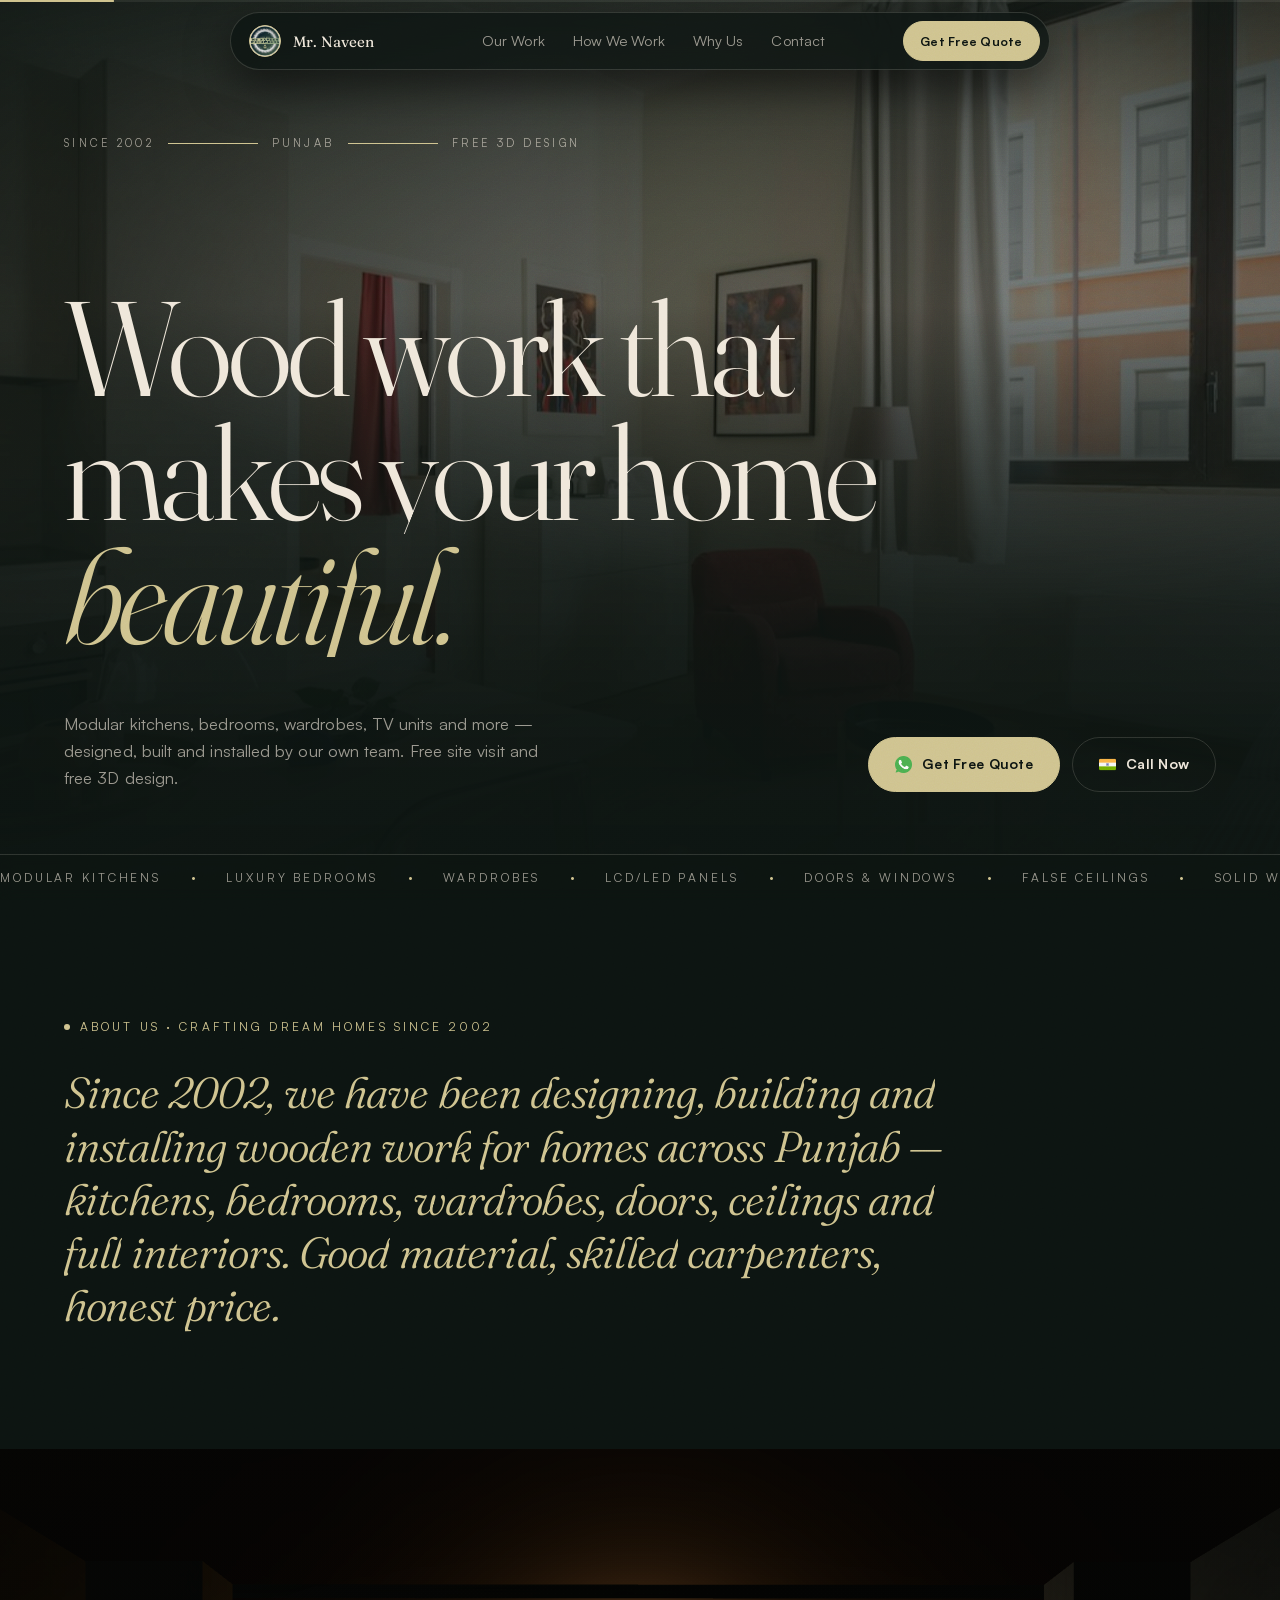
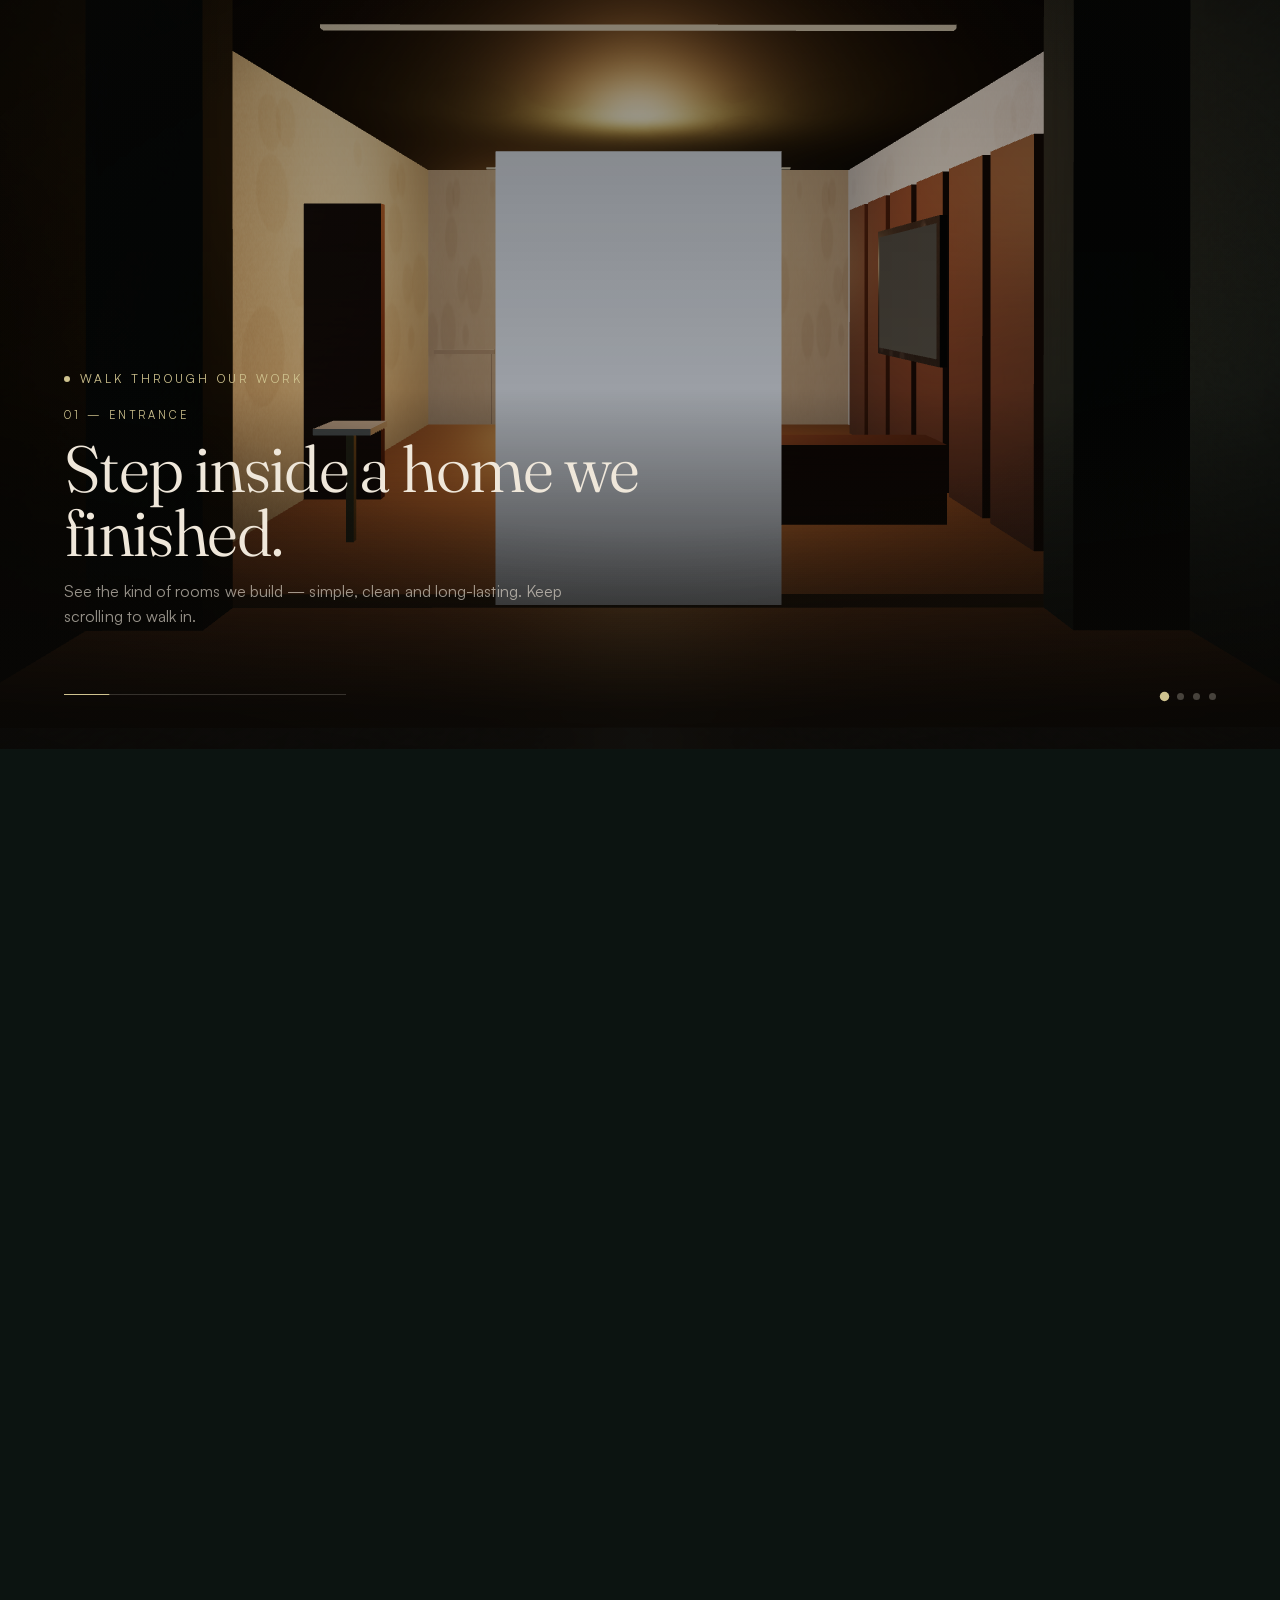
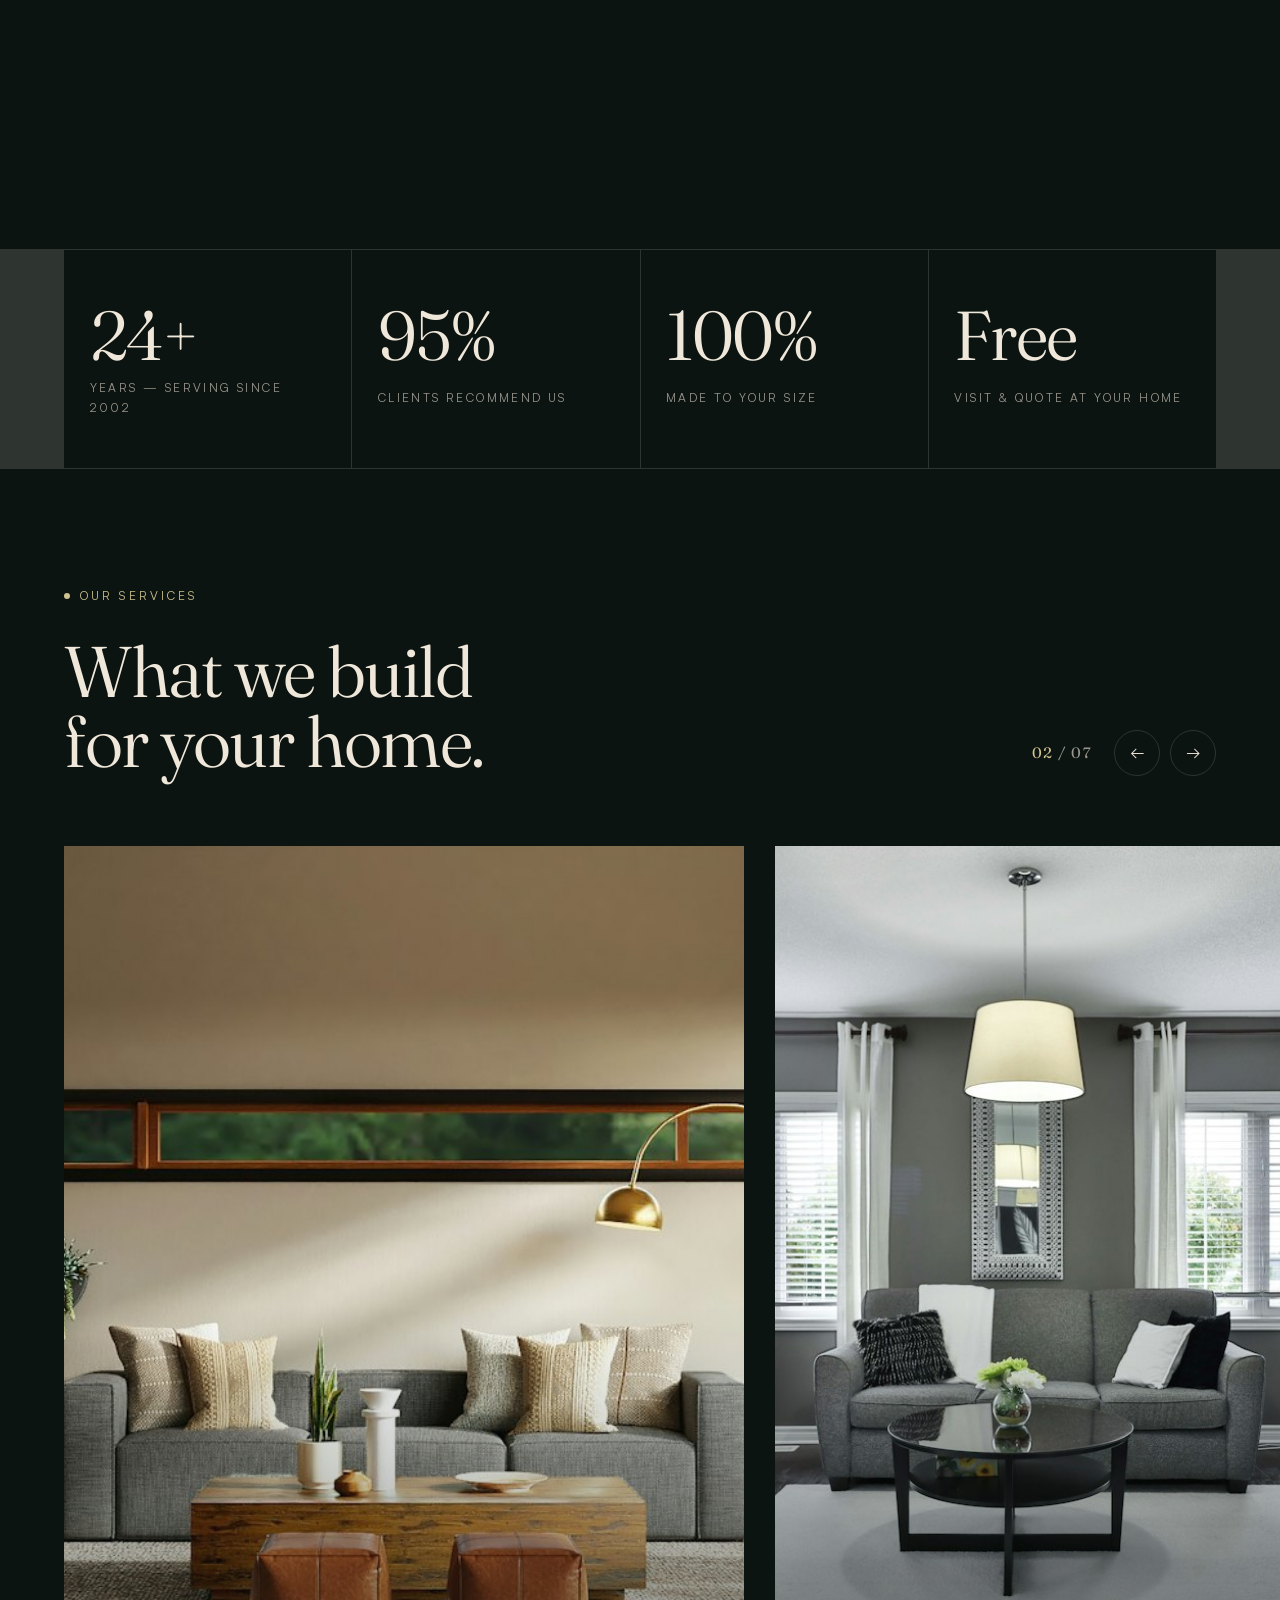
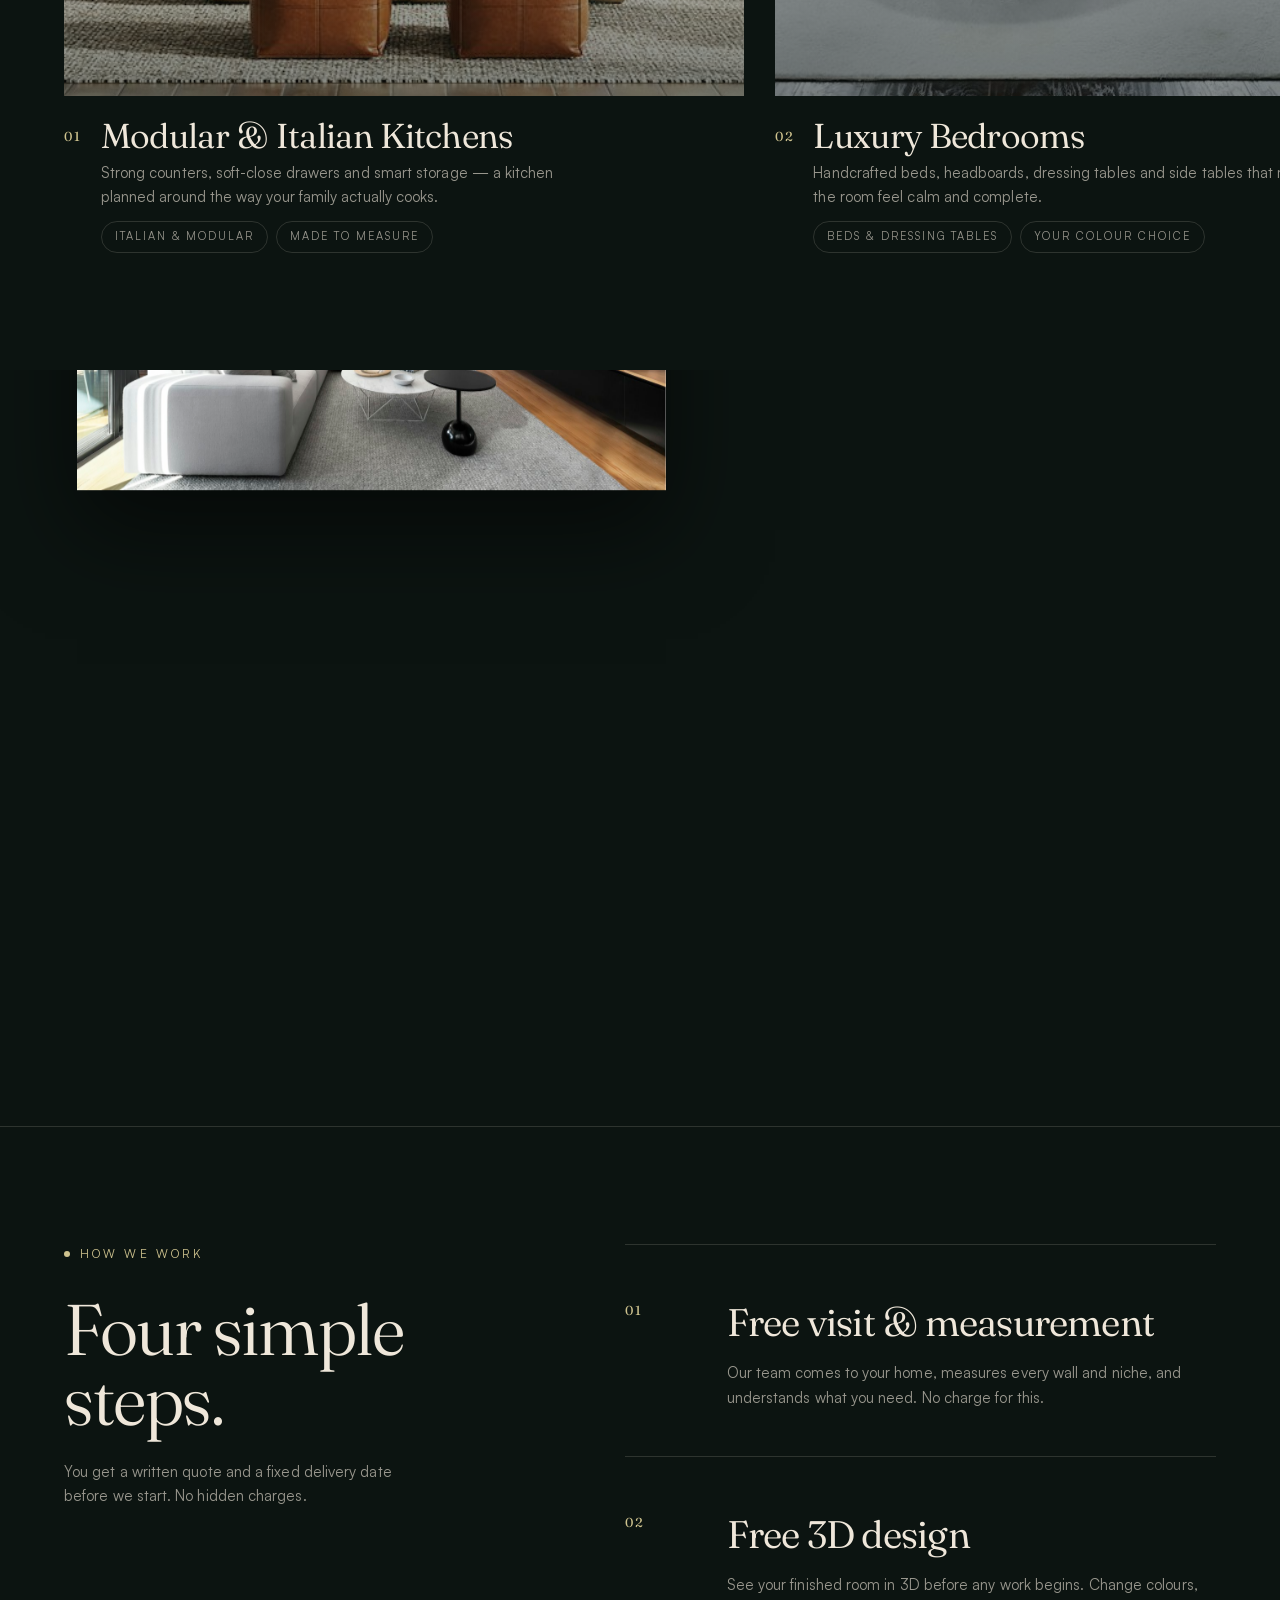
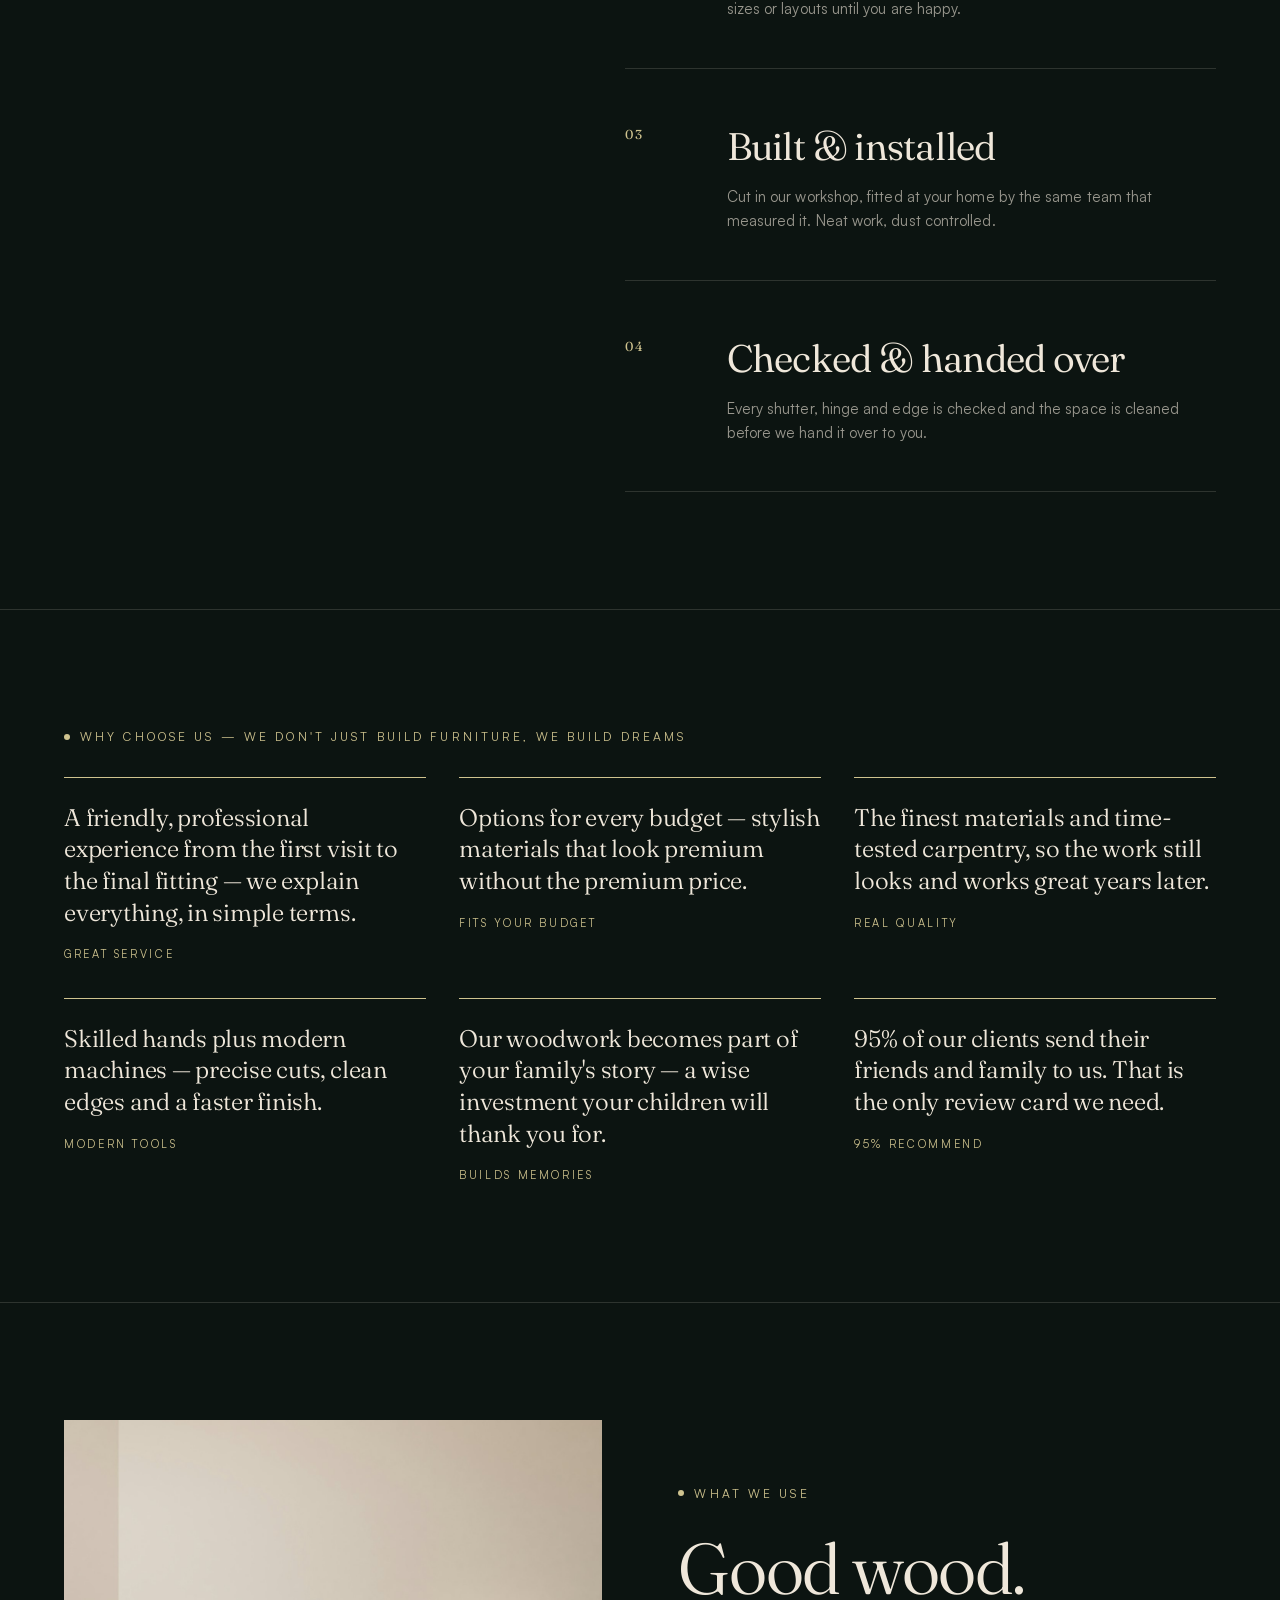
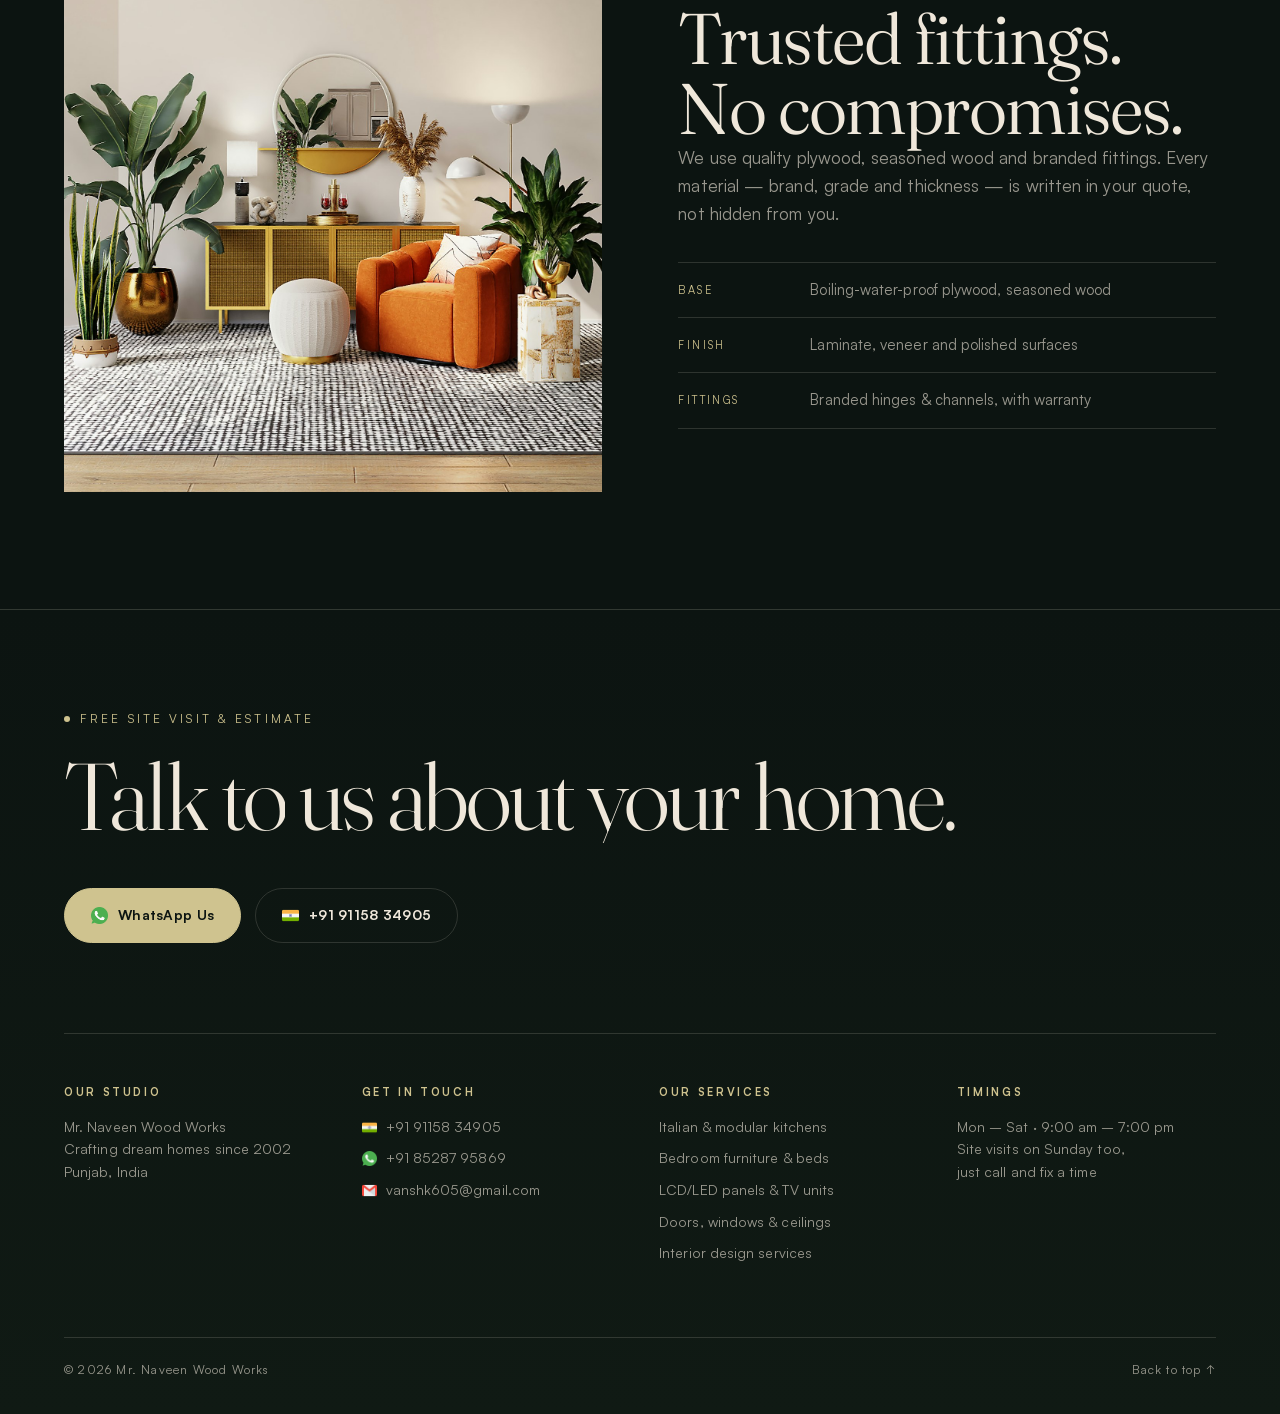
==== commit 3cd36da0: "Brand refresh from official logo: green/sage/khaki palette, logo badge, real facts (est. 2002, Punja" ====
--- a/index.html
+++ b/index.html
@@ -3,9 +3,9 @@
 <head>
   <meta charset="utf-8" />
   <meta name="viewport" content="width=device-width, initial-scale=1, viewport-fit=cover" />
-  <title>Mr. Naveen Wood Works — Modular Kitchens, Bedrooms &amp; Home Interiors</title>
-  <meta name="description" content="Modular kitchens, bedrooms, wardrobes, TV units, wooden ceilings and complete home interiors. Free 3D design, free site visit. Call or WhatsApp Mr. Naveen Wood Works." />
-  <meta name="theme-color" content="#0d0b09" />
+  <title>Mr. Naveen Wood Works — Kitchens, Bedrooms &amp; Interiors in Punjab | Since 2002</title>
+  <meta name="description" content="Mr. Naveen Wood Works, Punjab — crafting dream homes since 2002. Italian &amp; modular kitchens, luxury bedrooms, LCD/LED panels, doors, windows, false ceilings, solid wood furniture and complete interior design. Get a free quote." />
+  <meta name="theme-color" content="#0c1411" />
   <meta property="og:title" content="Mr. Naveen Wood Works — Modular Kitchens, Bedrooms &amp; Home Interiors" />
   <meta property="og:description" content="Kitchens, bedrooms, wardrobes and more — designed, built and installed for your home. Free 3D design and site visit." />
   <meta property="og:type" content="website" />
@@ -37,7 +37,7 @@
   <header class="nav" id="top">
     <div class="nav__inner">
       <a class="brand" href="#top" aria-label="Mr. Naveen Wood Works, back to top">
-        <span class="brand__mark">MN</span>
+        <span class="brand__mark"><img class="brand__logo" src="./assets/logo.png" alt="Mr. Naveen Wood Works logo" width="40" height="40" /></span>
         <span class="brand__text">Mr. Naveen<em>Wood Works</em></span>
       </a>
       <nav class="nav__links" id="primary-menu" aria-label="Primary">
@@ -64,7 +64,7 @@
       <div class="hero__scrim" aria-hidden="true"></div>
 
       <div class="hero__eyebrow" data-reveal data-reveal-delay="200">
-        <span>Kitchens · Bedrooms · Interiors</span><i></i><span>Free 3D Design</span>
+        <span>Since 2002</span><i></i><span>Punjab</span><i></i><span>Free 3D Design</span>
       </div>
 
       <h1 class="hero__title">
@@ -91,8 +91,8 @@
       <div class="hero__ticker" aria-hidden="true">
         <div class="ticker">
           <div class="ticker__track">
-            <span>Modular Kitchens</span><b>•</b><span>Bedrooms</span><b>•</b><span>Wardrobes</span><b>•</b><span>TV Units</span><b>•</b><span>Wooden Ceilings</span><b>•</b><span>Crockery Units</span><b>•</b><span>Home Interiors</span><b>•</b>
-            <span>Modular Kitchens</span><b>•</b><span>Bedrooms</span><b>•</b><span>Wardrobes</span><b>•</b><span>TV Units</span><b>•</b><span>Wooden Ceilings</span><b>•</b><span>Crockery Units</span><b>•</b><span>Home Interiors</span><b>•</b>
+            <span>Modular Kitchens</span><b>•</b><span>Luxury Bedrooms</span><b>•</b><span>Wardrobes</span><b>•</b><span>LCD/LED Panels</span><b>•</b><span>Doors &amp; Windows</span><b>•</b><span>False Ceilings</span><b>•</b><span>Solid Wood Furniture</span><b>•</b>
+            <span>Modular Kitchens</span><b>•</b><span>Luxury Bedrooms</span><b>•</b><span>Wardrobes</span><b>•</b><span>LCD/LED Panels</span><b>•</b><span>Doors &amp; Windows</span><b>•</b><span>False Ceilings</span><b>•</b><span>Solid Wood Furniture</span><b>•</b>
           </div>
         </div>
       </div>
@@ -101,12 +101,12 @@
     <section class="section manifesto" id="about">
       <div class="wrap">
         <p class="sec-eyebrow" data-reveal>
-          <i class="dot"></i> About us
+          <i class="dot"></i> About us · Crafting dream homes since 2002
         </p>
         <p class="statement" data-words>
-          We design, build and install all kinds of wooden work for your home — kitchens,
-          bedrooms, wardrobes, ceilings and more. Good material, skilled carpenters,
-          honest price, delivered on time.
+          Since 2002, we have been designing, building and installing wooden work for
+          homes across Punjab — kitchens, bedrooms, wardrobes, doors, ceilings and full
+          interiors. Good material, skilled carpenters, honest price.
         </p>
       </div>
     </section>
@@ -129,7 +129,7 @@
             <article class="film__beat" data-beat="1">
               <span class="film__no">02 — Living Room</span>
               <h2 class="film__title">Panels and lighting that impress guests.</h2>
-              <p class="film__copy">Wooden wall panels, TV units and designer ceilings — with lights hidden inside the design.</p>
+              <p class="film__copy">Wooden panels, TV units and designer ceilings — with lights hidden inside the design.</p>
             </article>
             <article class="film__beat" data-beat="2">
               <span class="film__no">03 — Kitchen</span>
@@ -166,12 +166,12 @@
     <section class="stats">
       <div class="wrap stats__row">
         <div class="stat" data-reveal>
-          <span class="stat__num" data-count="14" data-suffix="+">14+</span>
-          <span class="stat__label">Years of experience</span>
+          <span class="stat__num" data-count="24" data-suffix="+">24+</span>
+          <span class="stat__label">Years — serving since 2002</span>
         </div>
         <div class="stat" data-reveal data-reveal-delay="120">
-          <span class="stat__num" data-count="450" data-suffix="+">450+</span>
-          <span class="stat__label">Homes completed</span>
+          <span class="stat__num" data-count="95" data-suffix="%">95%</span>
+          <span class="stat__label">Clients recommend us</span>
         </div>
         <div class="stat" data-reveal data-reveal-delay="240">
           <span class="stat__num" data-count="100" data-suffix="%">100%</span>
@@ -179,7 +179,7 @@
         </div>
         <div class="stat" data-reveal data-reveal-delay="360">
           <span class="stat__num">Free</span>
-          <span class="stat__label">Site visit &amp; 3D design</span>
+          <span class="stat__label">Visit &amp; quote at your home</span>
         </div>
       </div>
     </section>
@@ -191,7 +191,7 @@
           <h2 class="sec-title" data-reveal data-reveal-delay="100">What we build<br />for your home.</h2>
         </div>
         <div class="work__nav" data-reveal data-reveal-delay="200">
-          <p class="work__index"><span class="work__current">01</span> / 06</p>
+          <p class="work__index"><span class="work__current">01</span> / 07</p>
           <div class="work__arrows">
             <button class="round" data-work-prev aria-label="Previous service">←</button>
             <button class="round" data-work-next aria-label="Next service">→</button>
@@ -207,9 +207,9 @@
             </div>
             <div class="piece__body">
               <span class="piece__no">01</span>
-              <h3 class="piece__title">Modular Kitchens</h3>
-              <p class="piece__copy">Strong counters, soft-close drawers and smart storage — planned around the way your family actually cooks.</p>
-              <ul class="piece__meta"><li>Free 3D design</li><li>Made to measure</li></ul>
+              <h3 class="piece__title">Modular &amp; Italian Kitchens</h3>
+              <p class="piece__copy">Strong counters, soft-close drawers and smart storage — a kitchen planned around the way your family actually cooks.</p>
+              <ul class="piece__meta"><li>Italian &amp; modular</li><li>Made to measure</li></ul>
             </div>
           </article>
           <article class="piece">
@@ -218,9 +218,9 @@
             </div>
             <div class="piece__body">
               <span class="piece__no">02</span>
-              <h3 class="piece__title">Bedrooms</h3>
-              <p class="piece__copy">Cosy headboards, side tables and wall panelling that make the room feel quiet and clean.</p>
-              <ul class="piece__meta"><li>Your colour choice</li><li>Site fitted</li></ul>
+              <h3 class="piece__title">Luxury Bedrooms</h3>
+              <p class="piece__copy">Handcrafted beds, headboards, dressing tables and side tables that make the room feel calm and complete.</p>
+              <ul class="piece__meta"><li>Beds &amp; dressing tables</li><li>Your colour choice</li></ul>
             </div>
           </article>
           <article class="piece">
@@ -229,20 +229,20 @@
             </div>
             <div class="piece__body">
               <span class="piece__no">03</span>
-              <h3 class="piece__title">Wardrobes</h3>
-              <p class="piece__copy">Sliding or open wardrobes, floor to ceiling, planned around how much you actually store.</p>
-              <ul class="piece__meta"><li>Soft glide shutters</li><li>Custom interiors</li></ul>
-            </div>
-          </article>
-          <article class="piece">
-            <div class="piece__media" data-tilt>
-              <img src="./assets/img/living-2.jpg" alt="Living room with TV unit and panels" loading="lazy" width="1400" height="952" />
+              <h3 class="piece__title">Wardrobes &amp; Storage</h3>
+              <p class="piece__copy">Sliding or open wardrobes, almirahs and cabinets — floor to ceiling, planned around how much you store.</p>
+              <ul class="piece__meta"><li>Wardrobes &amp; cabinets</li><li>Soft glide shutters</li></ul>
+            </div>
+          </article>
+          <article class="piece">
+            <div class="piece__media" data-tilt>
+              <img src="./assets/img/living-2.jpg" alt="Living room with TV unit and wall panels" loading="lazy" width="1400" height="952" />
             </div>
             <div class="piece__body">
               <span class="piece__no">04</span>
-              <h3 class="piece__title">TV Units &amp; Living Room</h3>
-              <p class="piece__copy">TV units, show shelves and feature walls that give your living room a finished look.</p>
-              <ul class="piece__meta"><li>Hidden wiring</li><li>Modern designs</li></ul>
+              <h3 class="piece__title">Living Room</h3>
+              <p class="piece__copy">LCD/LED wall panels, TV units, tables and sofa bases that give your living room a finished, grand look.</p>
+              <ul class="piece__meta"><li>Panels &amp; TV units</li><li>Modern designs</li></ul>
             </div>
           </article>
           <article class="piece">
@@ -252,19 +252,30 @@
             <div class="piece__body">
               <span class="piece__no">05</span>
               <h3 class="piece__title">Wooden Ceilings</h3>
-              <p class="piece__copy">Wooden and gypsum false ceilings with lighting fitted inside — cool look, no visible bulbs.</p>
-              <ul class="piece__meta"><li>Lighting included</li><li>Built on site</li></ul>
-            </div>
-          </article>
-          <article class="piece">
-            <div class="piece__media" data-tilt>
-              <img src="./assets/img/panel-1.jpg" alt="Wall panel and full home interior detail" loading="lazy" width="1400" height="1400" />
+              <p class="piece__copy">Wooden and false (down) ceilings with lighting fitted inside — a rich look with no bulbs in sight.</p>
+              <ul class="piece__meta"><li>Down / false ceilings</li><li>Lighting included</li></ul>
+            </div>
+          </article>
+          <article class="piece">
+            <div class="piece__media" data-tilt>
+              <img src="./assets/img/panel-1.jpg" alt="Wooden wall panels and joinery detail" loading="lazy" width="1400" height="1400" />
             </div>
             <div class="piece__body">
               <span class="piece__no">06</span>
-              <h3 class="piece__title">Complete Home Interiors</h3>
-              <p class="piece__copy">Every room done together — design, woodwork and finishing. One team, one price, one phone call.</p>
-              <ul class="piece__meta"><li>Everything included</li><li>Fixed timeline</li></ul>
+              <h3 class="piece__title">Doors, Windows &amp; Solid Wood</h3>
+              <p class="piece__copy">Solid wood doors, windows and furniture — cabinets, beds and almirahs built to last for generations.</p>
+              <ul class="piece__meta"><li>Solid wood work</li><li>Enduring quality</li></ul>
+            </div>
+          </article>
+          <article class="piece">
+            <div class="piece__media" data-tilt>
+              <img src="./assets/img/office-1.jpg" alt="Complete interior with wooden furniture" loading="lazy" width="1400" height="935" />
+            </div>
+            <div class="piece__body">
+              <span class="piece__no">07</span>
+              <h3 class="piece__title">Interior &amp; Exterior Design</h3>
+              <p class="piece__copy">Whole-home design from concept to completion — one team, one price, one phone call.</p>
+              <ul class="piece__meta"><li>Concept to completion</li><li>Fixed timeline</li></ul>
             </div>
           </article>
         </div>
@@ -317,22 +328,33 @@
 
     <section class="section voices" id="why">
       <div class="wrap">
-        <p class="sec-eyebrow" data-reveal><i class="dot"></i> Why choose us</p>
+        <p class="sec-eyebrow" data-reveal><i class="dot"></i> Why choose us — we don't just build furniture, we build dreams</p>
         <div class="voices__grid">
           <div class="voice" data-reveal>
-            <p>Price given in writing, before work starts. What we quote is what you pay — no surprise additions later.</p>
-            <footer>Honest pricing</footer>
-          </div>
-          <div class="voice" data-reveal data-reveal-delay="120">
-            <p>Good plywood, strong fittings and careful finishing. Work that still looks and works great years later.</p>
-            <footer>Built to last</footer>
-          </div>
-          <div class="voice" data-reveal data-reveal-delay="240">
-            <p>Clean work, dust covered floors, and handover on the date we promised. If something needs a fix, one call brings us back.</p>
-            <footer>On time, after too</footer>
-          </div>
-        </div>
-      </div>
+            <p>A friendly, professional experience from the first visit to the final fitting — we explain everything, in simple terms.</p>
+            <footer>Great service</footer>
+          </div>
+          <div class="voice" data-reveal data-reveal-delay="100">
+            <p>Options for every budget — stylish materials that look premium without the premium price.</p>
+            <footer>Fits your budget</footer>
+          </div>
+          <div class="voice" data-reveal data-reveal-delay="200">
+            <p>The finest materials and time-tested carpentry, so the work still looks and works great years later.</p>
+            <footer>Real quality</footer>
+          </div>
+          <div class="voice" data-reveal>
+            <p>Skilled hands plus modern machines — precise cuts, clean edges and a faster finish.</p>
+            <footer>Modern tools</footer>
+          </div>
+          <div class="voice" data-reveal data-reveal-delay="100">
+            <p>Our woodwork becomes part of your family's story — a wise investment your children will thank you for.</p>
+            <footer>Builds memories</footer>
+          </div>
+          <div class="voice" data-reveal data-reveal-delay="200">
+            <p>95% of our clients send their friends and family to us. That is the only review card we need.</p>
+            <footer>95% recommend</footer>
+          </div>
+        </div>
     </section>
 
     <section class="section closing" id="materials">
@@ -373,7 +395,7 @@
       <div class="footer__cols">
         <div>
           <h3>Our Studio</h3>
-          <p>Mr. Naveen Wood Works<br />Kitchens, bedrooms &amp; home interiors<br />Hyderabad, India</p>
+          <p>Mr. Naveen Wood Works<br />Crafting dream homes since 2002<br />Punjab, India</p>
         </div>
         <div>
           <h3>Get in Touch</h3>
@@ -383,10 +405,11 @@
         </div>
         <div>
           <h3>Our Services</h3>
-          <a href="#work" data-scroll>Modular kitchens</a>
-          <a href="#work" data-scroll>Bedrooms &amp; wardrobes</a>
-          <a href="#work" data-scroll>TV units &amp; panels</a>
-          <a href="#work" data-scroll>Wooden ceilings</a>
+          <a href="#work" data-scroll>Italian &amp; modular kitchens</a>
+          <a href="#work" data-scroll>Bedroom furniture &amp; beds</a>
+          <a href="#work" data-scroll>LCD/LED panels &amp; TV units</a>
+          <a href="#work" data-scroll>Doors, windows &amp; ceilings</a>
+          <a href="#work" data-scroll>Interior design services</a>
         </div>
         <div>
           <h3>Timings</h3>
--- a/assets/revamp.css
+++ b/assets/revamp.css
@@ -2,13 +2,14 @@
 @import url("./fonts/satoshi.css");
 
 :root {
-  --ink: #0d0b09;
-  --ink-soft: #17130f;
-  --bone: #efe8dc;
-  --bone-dim: rgba(239, 232, 220, .58);
-  --gold: #c8a15c;
+  --ink: #0c1411;
+  --ink-soft: #14201b;
+  --bone: #efe7da;
+  --bone-dim: rgba(239, 231, 218, .62);
+  --gold: #cfc38f;
+  --sage: #8fa886;
   --walnut: #6b4a2f;
-  --line: rgba(239, 232, 220, .14);
+  --line: rgba(239, 231, 218, .15);
   --display: "Fraunces", "Iowan Old Style", Georgia, serif;
   --body: "Satoshi", "Helvetica Neue", Arial, sans-serif;
   --ease: cubic-bezier(.22, 1, .36, 1);
@@ -114,16 +115,16 @@
 }
 .nav.is-bubble .nav__inner {
   width: min(820px, 94vw); padding: 8px 10px 8px 18px; gap: 12px;
-  background: rgba(13, 11, 9, .72); backdrop-filter: blur(16px);
+  background: rgba(12, 20, 17, .78); backdrop-filter: blur(16px);
   border-color: var(--line); box-shadow: 0 18px 44px rgba(0, 0, 0, .5);
 }
 .brand { display: flex; align-items: center; gap: 12px; }
 .brand__mark {
-  display: grid; place-items: center; width: 38px; height: 38px; flex: none;
-  border: 1px solid var(--gold); color: var(--gold); border-radius: 999px;
-  font-family: var(--display); font-size: 14px; letter-spacing: .04em;
-  transition: width .5s var(--slow), height .5s var(--slow), font-size .5s var(--slow);
-}
+  display: grid; place-items: center; width: 40px; height: 40px; flex: none;
+  border: 1px solid var(--gold); border-radius: 999px; overflow: hidden; background: var(--bone);
+  transition: width .5s var(--slow), height .5s var(--slow);
+}
+.brand__logo { width: 100%; height: 100%; object-fit: cover; }
 .nav.is-bubble .brand__mark { width: 32px; height: 32px; font-size: 12px; }
 .brand__text { font-family: var(--display); font-size: 15px; line-height: 1.15; letter-spacing: .01em; }
 .brand__text em {
@@ -146,7 +147,7 @@
 .nav.is-bubble .nav__right .btn--small { padding: 9px 16px; font-size: 12.5px; }
 .nav__toggle {
   display: none; width: 44px; height: 44px; border: 1px solid var(--line); border-radius: 999px;
-  position: relative; background: rgba(13, 11, 9, .6); backdrop-filter: blur(10px);
+  position: relative; background: rgba(12, 20, 17, .65); backdrop-filter: blur(10px);
 }
 .nav__toggle span { position: absolute; left: 13px; width: 18px; height: 1px; background: var(--bone); transition: transform .4s var(--slow), opacity .3s; }
 .nav__toggle span:nth-child(1) { top: 19px; }
@@ -242,8 +243,8 @@
 .hero__scrim {
   position: absolute; inset: 0; z-index: -1;
   background:
-    radial-gradient(120% 90% at 78% 8%, rgba(13, 11, 9, .1) 0%, rgba(13, 11, 9, .78) 68%),
-    linear-gradient(to bottom, rgba(13, 11, 9, .72) 0%, rgba(13, 11, 9, .22) 34%, rgba(13, 11, 9, .9) 82%, var(--ink) 100%);
+    radial-gradient(120% 90% at 78% 8%, rgba(12, 20, 17, .1) 0%, rgba(12, 20, 17, .78) 68%),
+    linear-gradient(to bottom, rgba(12, 20, 17, .78) 0%, rgba(12, 20, 17, .22) 34%, rgba(12, 20, 17, .9) 82%, var(--ink) 100%);
 }
 .hero__eyebrow {
   position: absolute; top: clamp(92px, 15vh, 150px); left: var(--pad);
@@ -262,7 +263,7 @@
 }
 .hero__side { display: flex; flex-wrap: wrap; gap: 12px; }
 .hero__sub { max-width: 44ch; color: var(--bone-dim); font-size: clamp(.98rem, 1.3vw, 1.14rem); }
-.hero__ticker { position: absolute; inset: auto 0 0; border-top: 1px solid var(--line); background: rgba(13, 11, 9, .5); backdrop-filter: blur(6px); overflow: hidden; }
+.hero__ticker { position: absolute; inset: auto 0 0; border-top: 1px solid var(--line); background: rgba(12, 20, 17, .5); backdrop-filter: blur(6px); overflow: hidden; }
 .ticker { display: flex; padding-block: 13px; }
 .ticker__track { display: flex; flex: none; align-items: center; gap: 30px; padding-right: 30px; animation: ticker 34s linear infinite; }
 .ticker__track span { font-size: 12px; letter-spacing: .24em; text-transform: uppercase; color: var(--bone-dim); white-space: nowrap; }
@@ -304,7 +305,7 @@
 .piece__media { position: relative; overflow: hidden; aspect-ratio: 4 / 5; background: var(--ink-soft); will-change: transform; }
 .piece__media img { width: 100%; height: 100%; object-fit: cover; transform: scale(1.12); transition: transform 1.4s var(--slow); }
 .piece:hover .piece__media img { transform: scale(1.02); }
-.piece__media::after { content: ""; position: absolute; inset: 0; background: linear-gradient(to top, rgba(13, 11, 9, .5), transparent 46%); }
+.piece__media::after { content: ""; position: absolute; inset: 0; background: linear-gradient(to top, rgba(12, 20, 17, .5), transparent 46%); }
 .piece__body { padding-top: 22px; display: grid; grid-template-columns: auto 1fr; gap: 6px 18px; }
 .piece__no { font-family: var(--display); font-size: 13px; color: var(--gold); letter-spacing: .18em; padding-top: 8px; }
 .piece__title { font-family: var(--display); font-weight: 360; font-size: clamp(1.5rem, 2.7vw, 2.3rem); line-height: 1.06; letter-spacing: -.02em; }
@@ -358,7 +359,7 @@
 @media (max-width: 900px) { .closing__grid { grid-template-columns: 1fr; } }
 
 /* ---------- footer ---------- */
-.footer { border-top: 1px solid var(--line); padding-top: clamp(70px, 11vh, 140px); padding-bottom: 34px; background: linear-gradient(to bottom, var(--ink), #14100c); }
+.footer { border-top: 1px solid var(--line); padding-top: clamp(70px, 11vh, 140px); padding-bottom: 34px; background: linear-gradient(to bottom, var(--ink), #101a14); }
 .footer__cta-eyebrow { display: flex; align-items: center; gap: 10px; font-size: 12px; letter-spacing: .26em; text-transform: uppercase; color: var(--gold); margin-bottom: 22px; }
 .footer__title { font-family: var(--display); font-weight: 320; font-size: clamp(2.3rem, 7.4vw, 6.4rem); line-height: .98; letter-spacing: -.03em; max-width: 18ch; }
 .footer__actions { display: flex; flex-wrap: wrap; gap: 14px; margin-top: clamp(30px, 5vh, 54px); }
@@ -390,7 +391,7 @@
 .film { position: relative; }
 .film__pin {
   position: sticky; top: 0; height: 100vh; height: 100svh; overflow: hidden;
-  display: flex; align-items: flex-end; background: #0b0a08;
+  display: flex; align-items: flex-end; background: #0a120e;
 }
 [hidden] { display: none !important; }
 .film__sizer { height: 300vh; height: 300svh; pointer-events: none; }
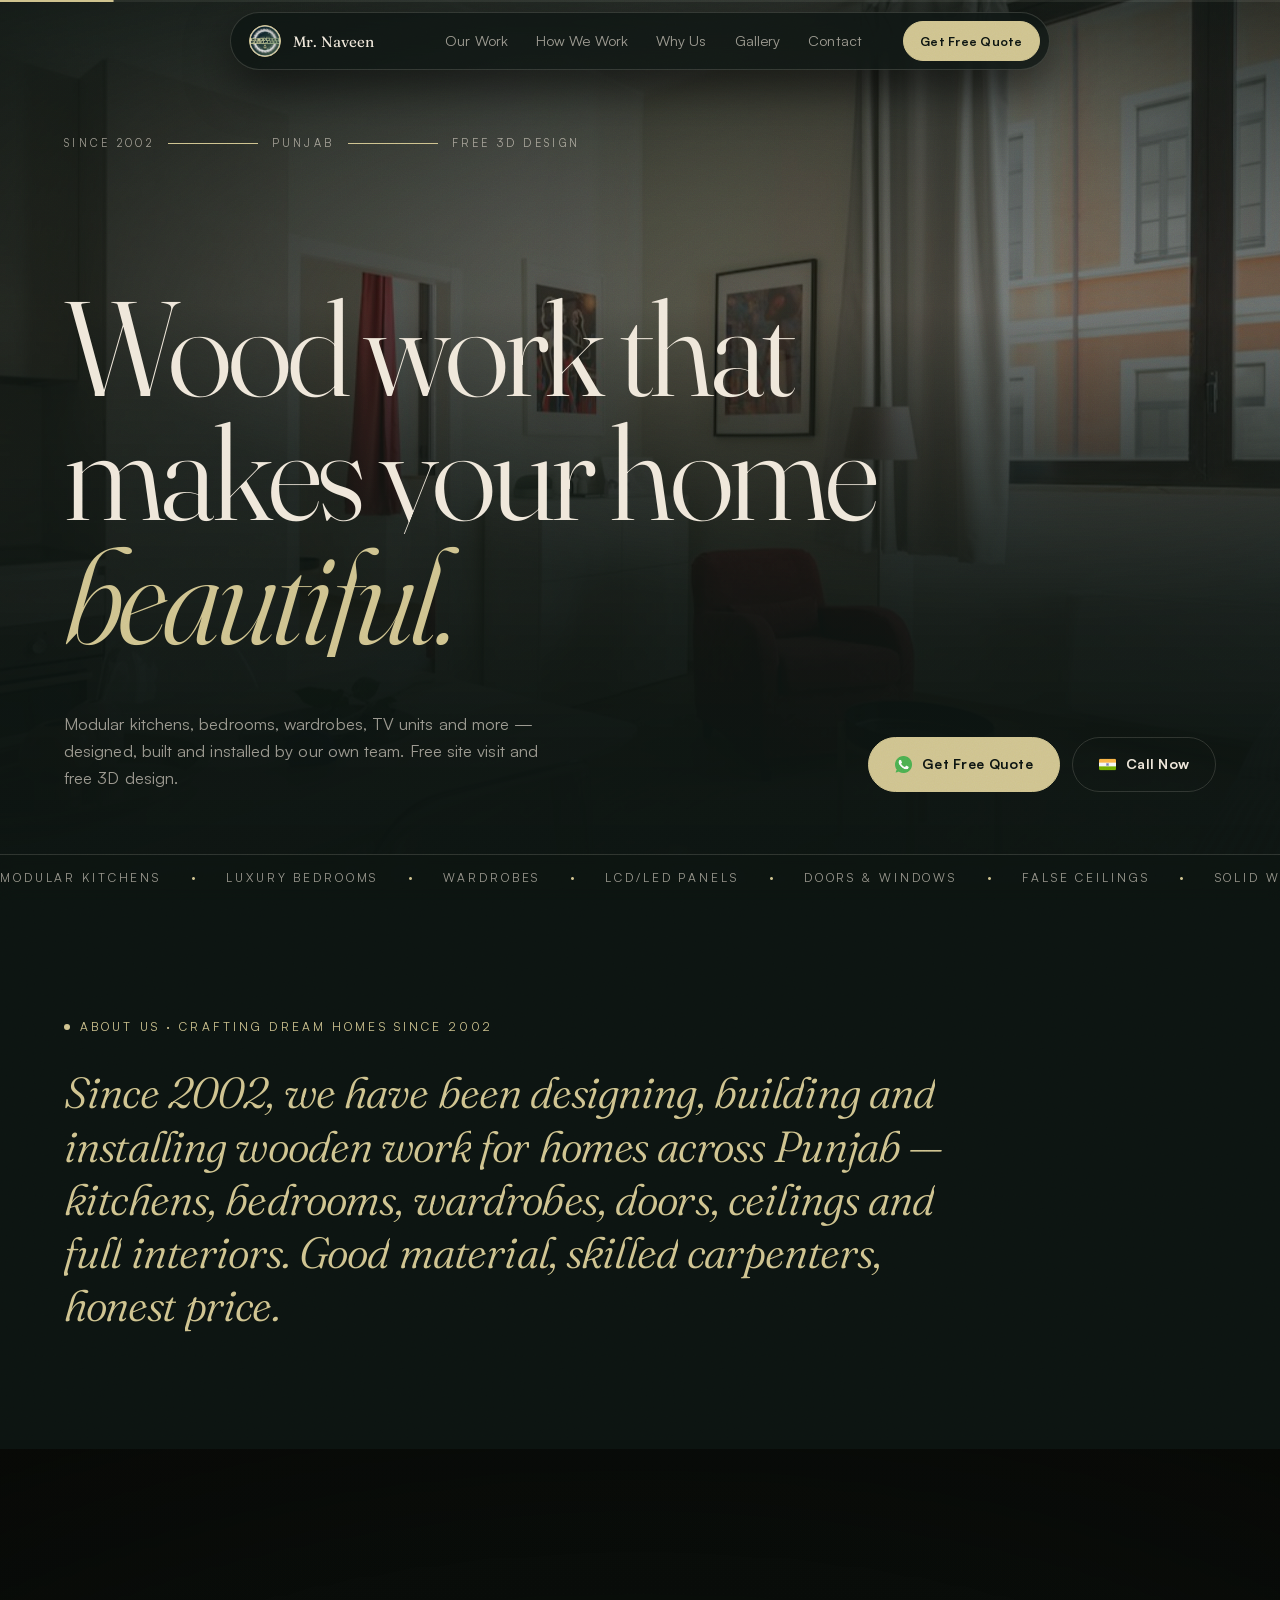
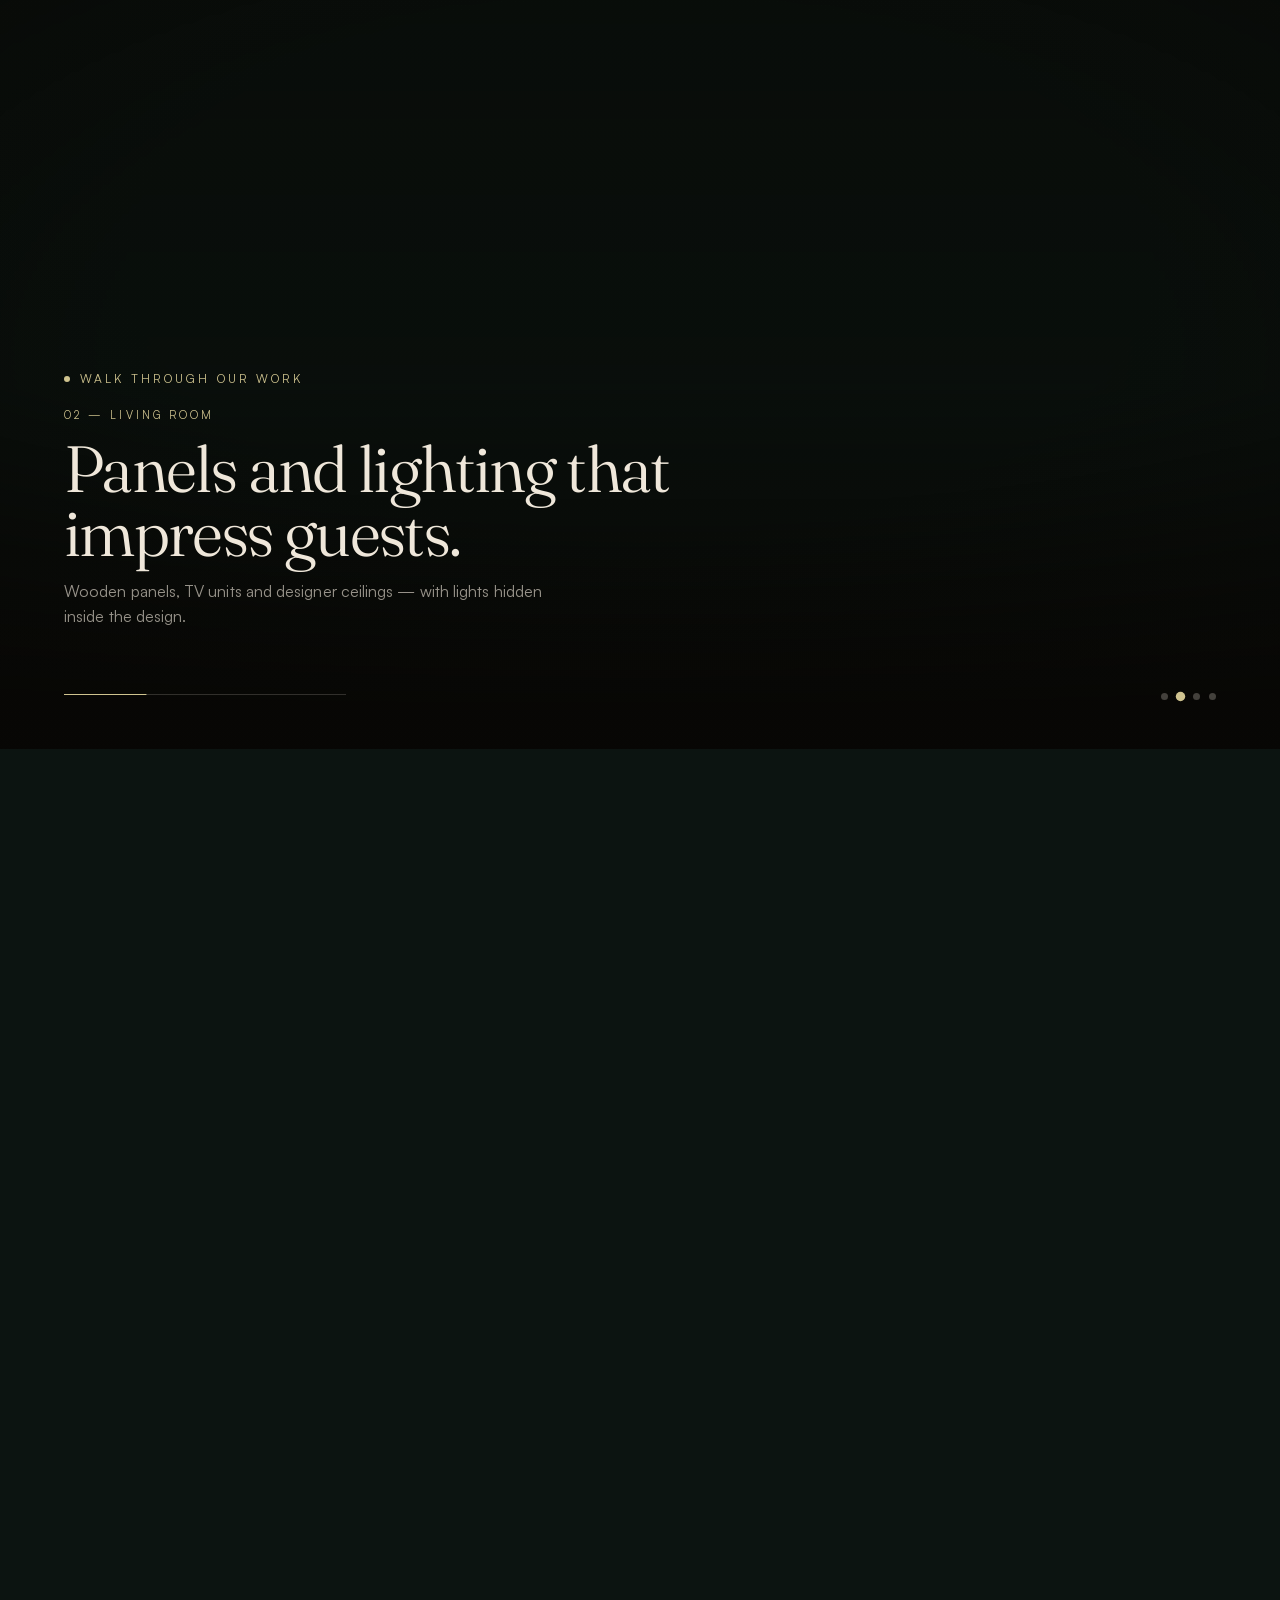
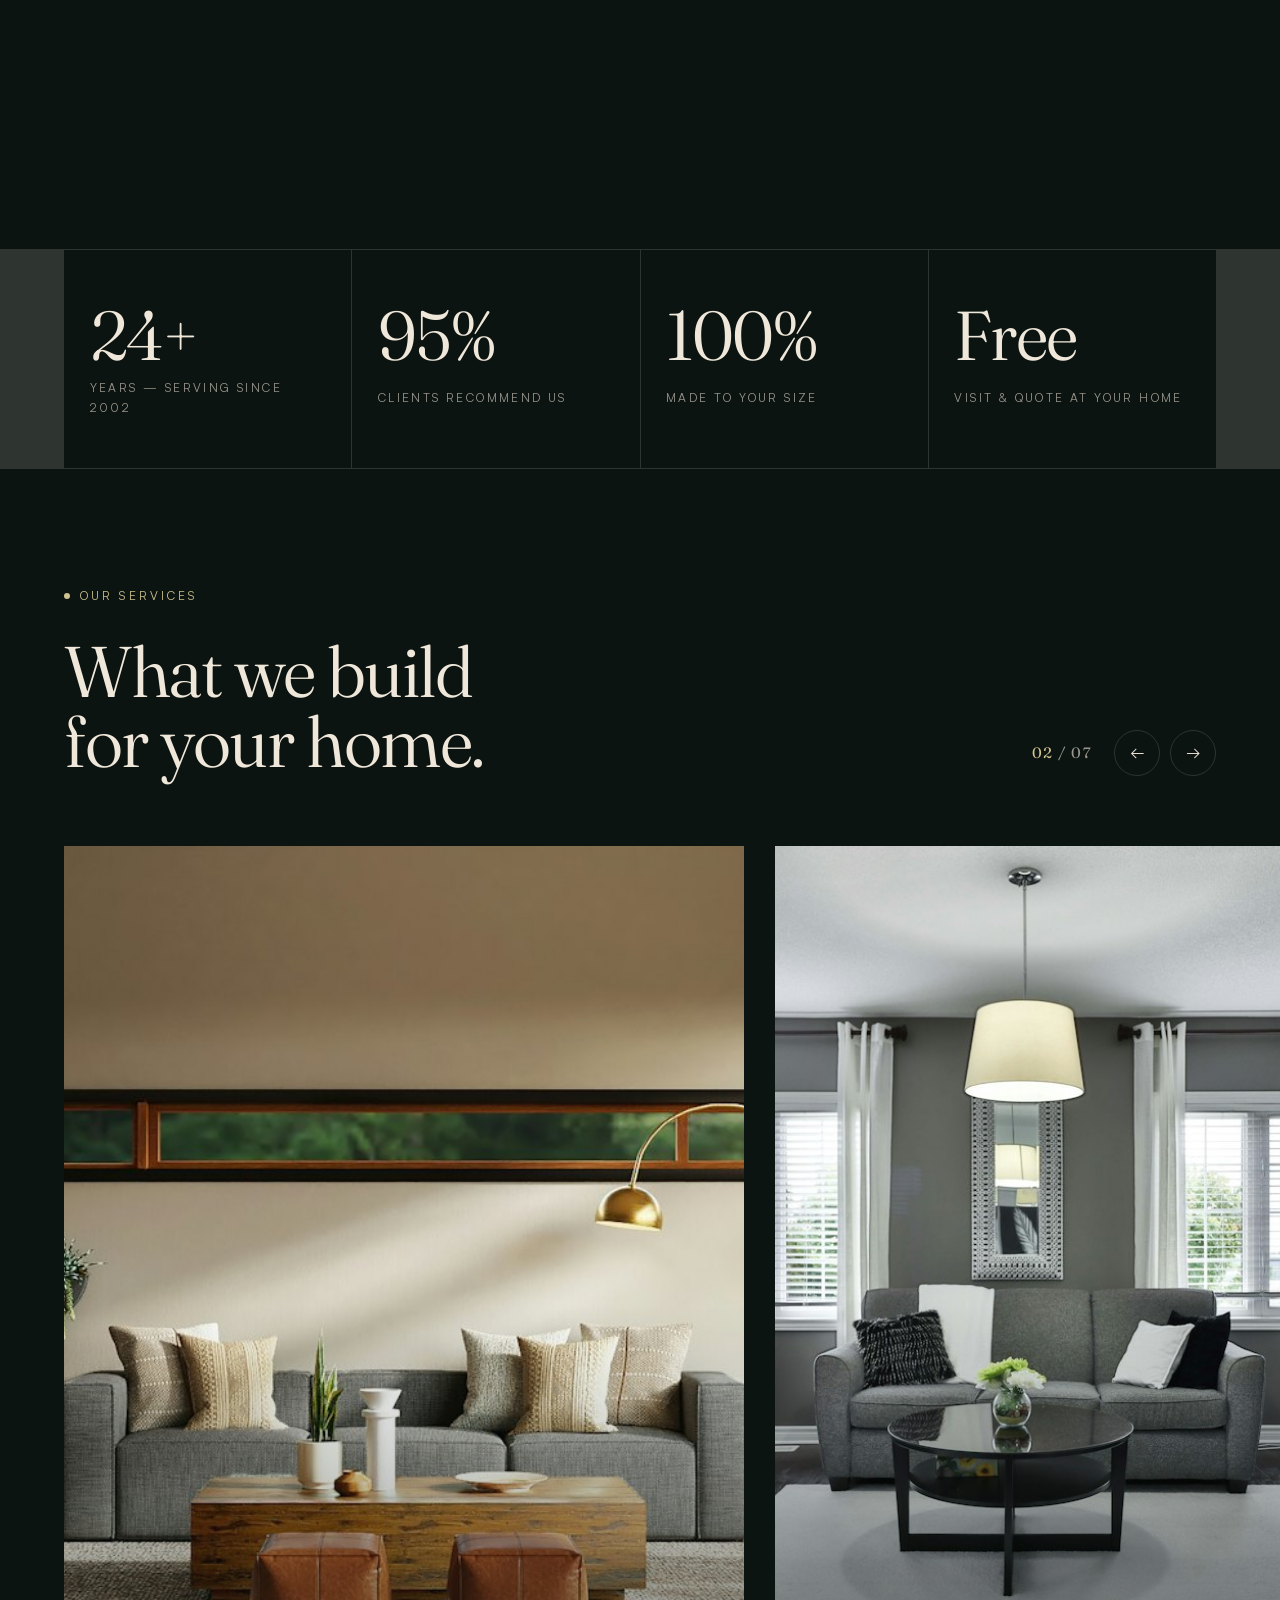
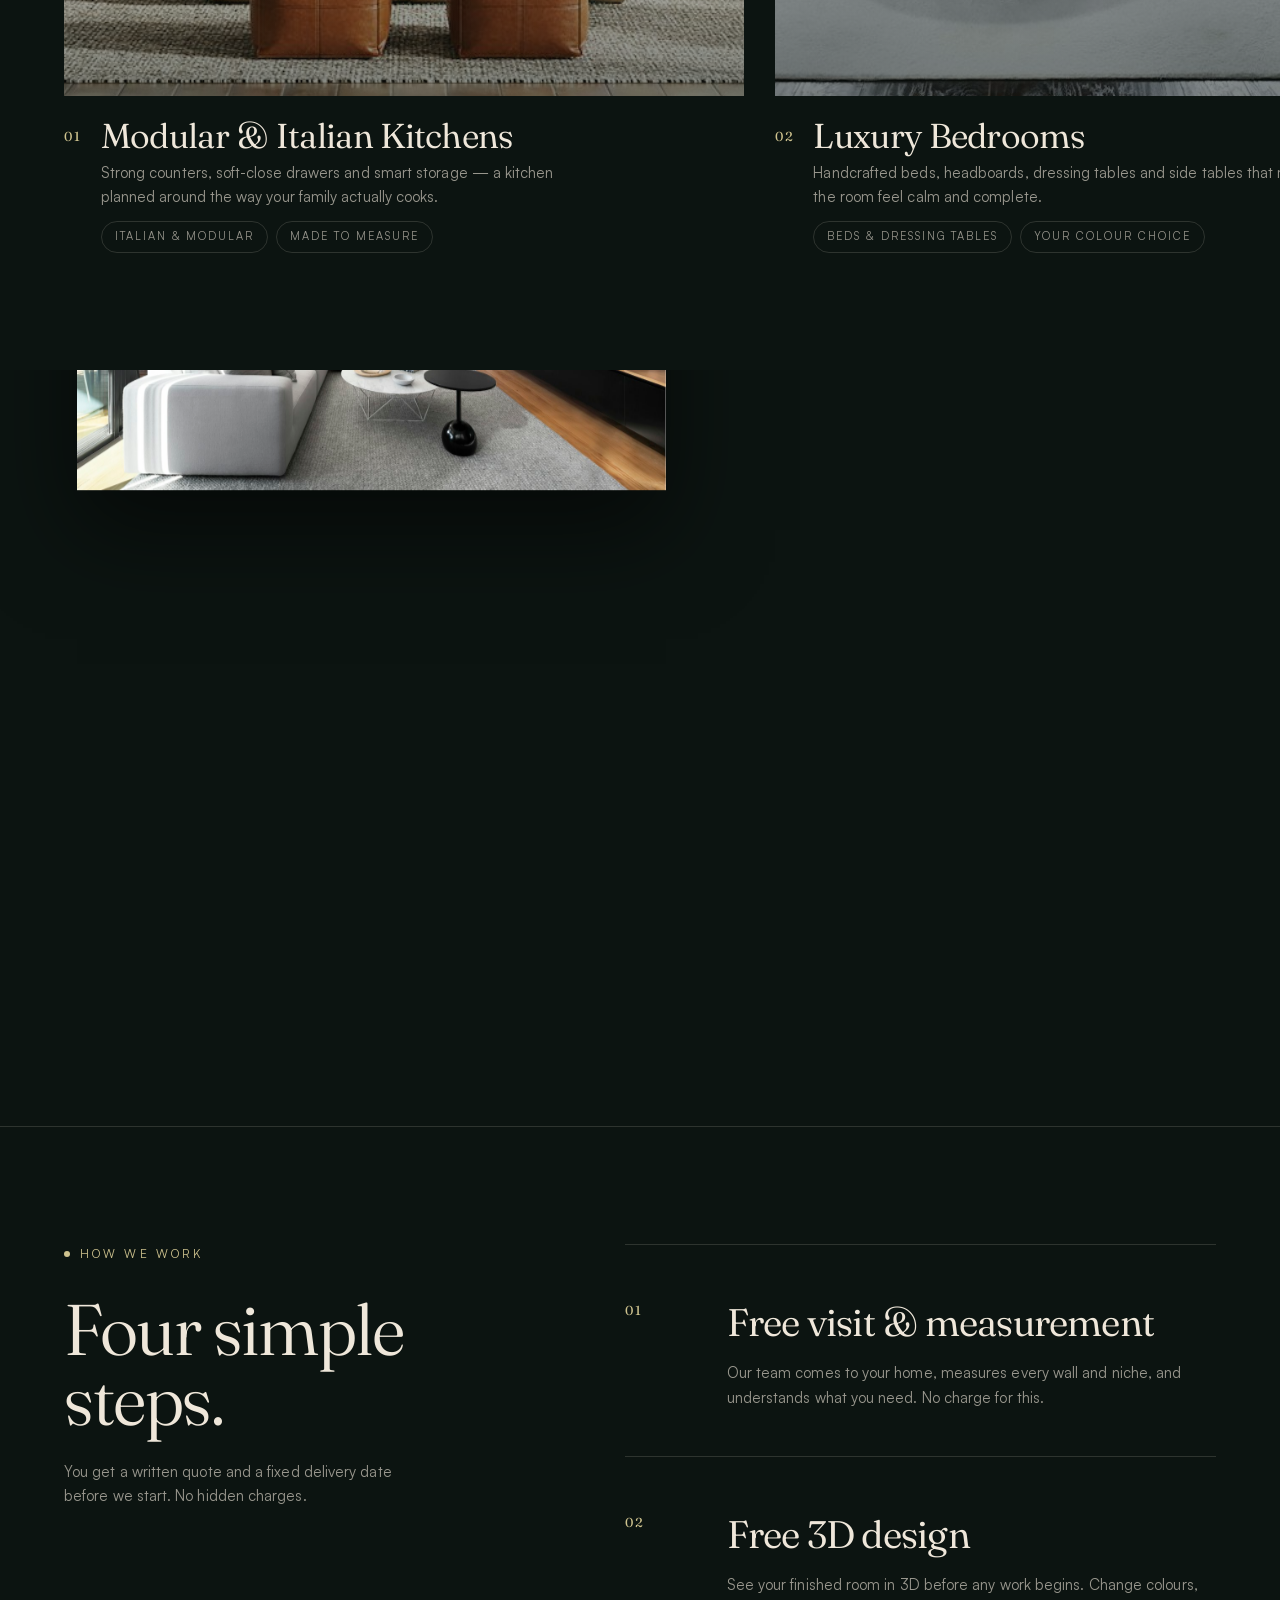
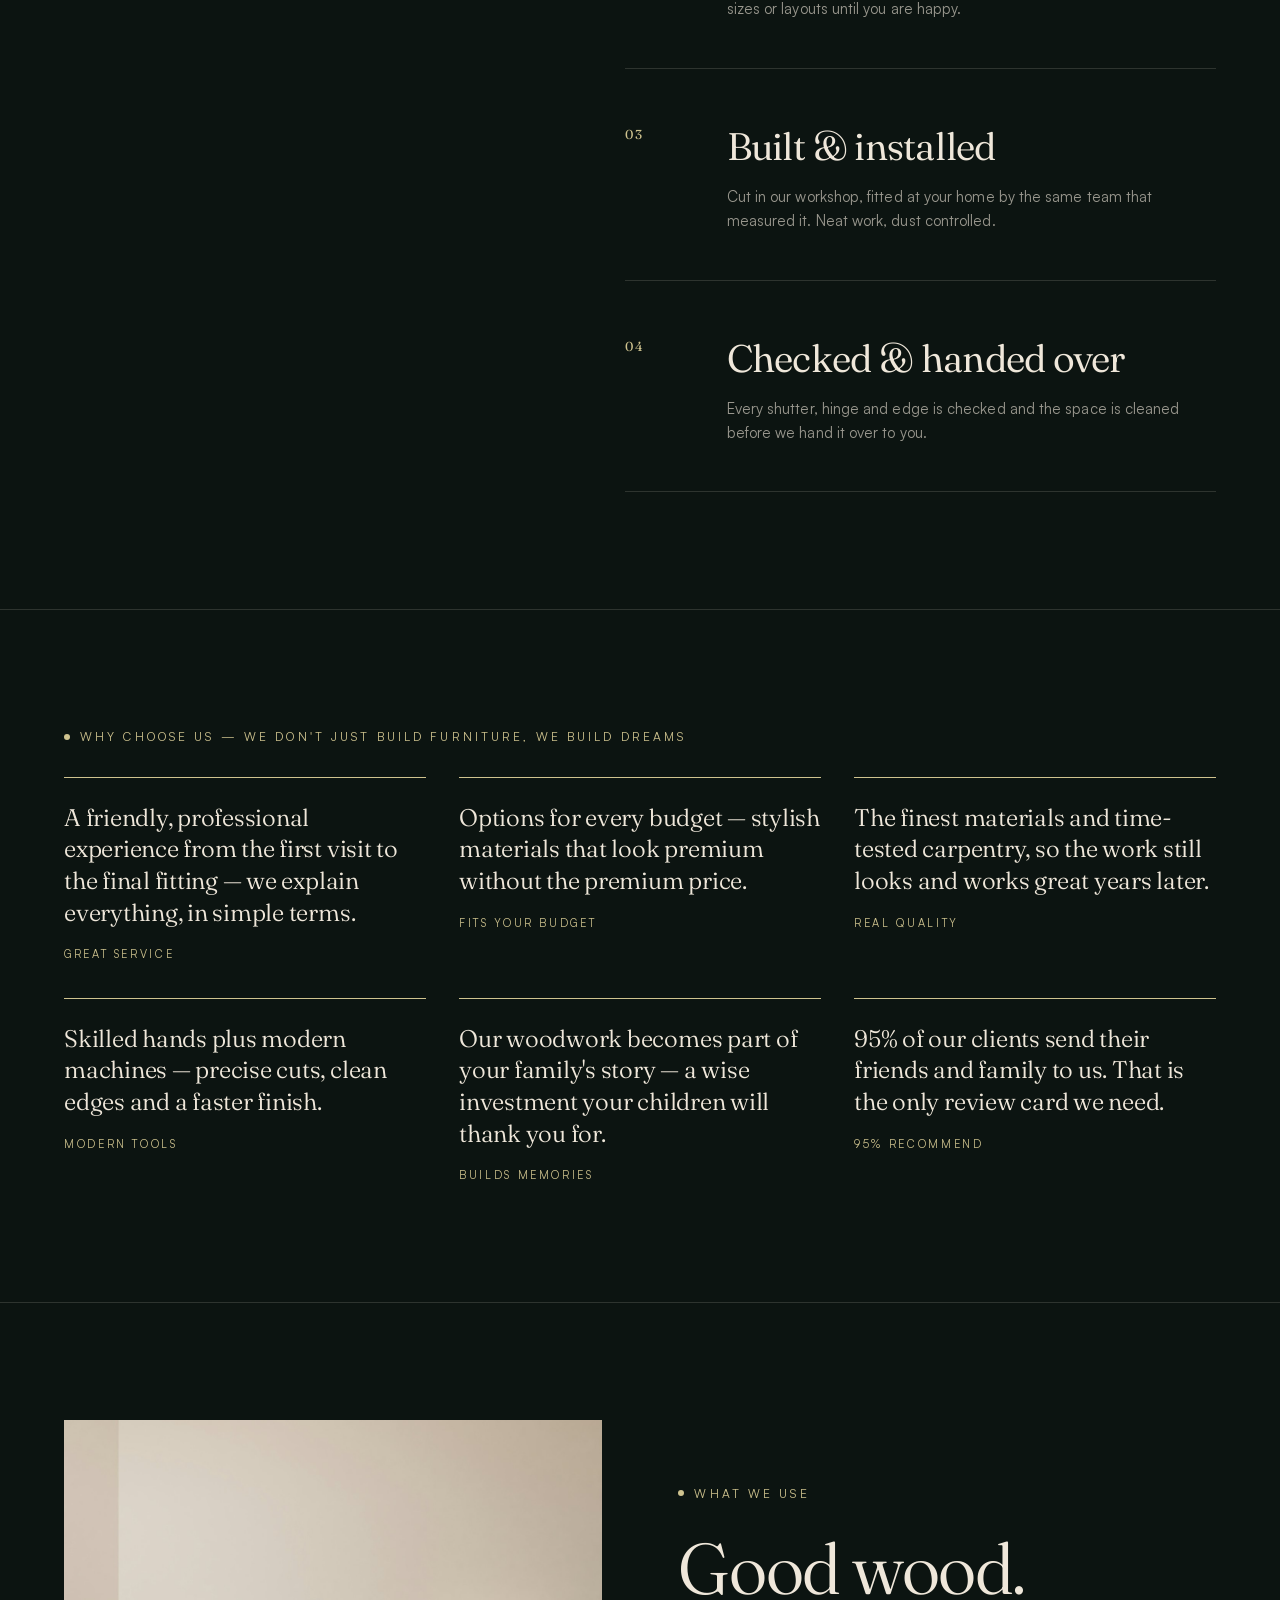
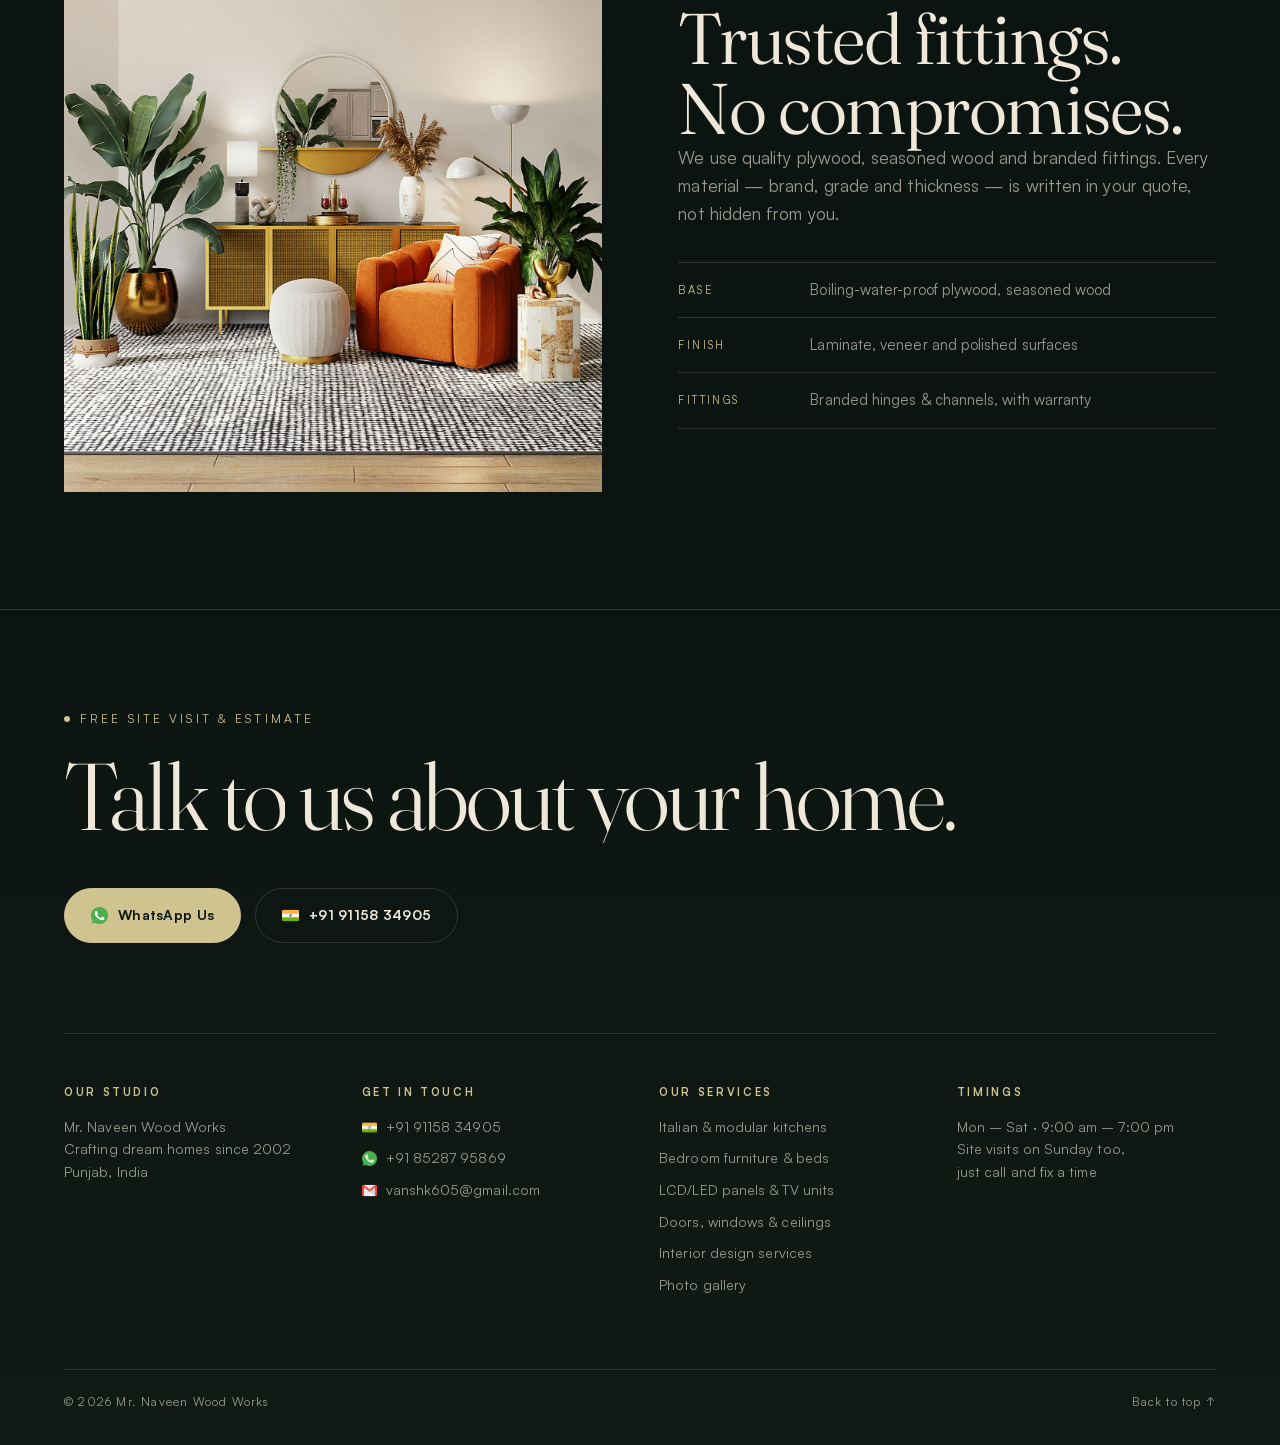
==== commit 9b235672: "Add gallery page: filterable photo grid, lightbox, same design system; 12 new curated photos" ====
--- a/index.html
+++ b/index.html
@@ -44,6 +44,7 @@
         <a href="#work" data-scroll>Our Work</a>
         <a href="#process" data-scroll>How We Work</a>
         <a href="#why" data-scroll>Why Us</a>
+        <a href="./gallery.html">Gallery</a>
         <a href="#contact" data-scroll>Contact</a>
       </nav>
       <div class="nav__right">
@@ -410,6 +411,7 @@
           <a href="#work" data-scroll>LCD/LED panels &amp; TV units</a>
           <a href="#work" data-scroll>Doors, windows &amp; ceilings</a>
           <a href="#work" data-scroll>Interior design services</a>
+          <a href="./gallery.html">Photo gallery</a>
         </div>
         <div>
           <h3>Timings</h3>
--- a/assets/revamp.css
+++ b/assets/revamp.css
@@ -178,6 +178,9 @@
 }
 html:not(.js) .curtain { animation: curtainOut .6s var(--ease) 2.9s forwards; }
 @keyframes menuIn { from { opacity: 0; transform: translateY(30%); } to { opacity: 1; transform: none; } }
+@media (max-width: 900px) {
+  .nav.is-open .nav__links a:nth-child(5) { animation-delay: .28s; }
+}
 
 /* ---------- buttons ---------- */
 .btn {
@@ -463,3 +466,88 @@
   .film__beats { min-height: clamp(230px, 32vh, 320px); }
 
 }
+
+/* ---------- page hero (sub pages) ---------- */
+.page-hero { position: relative; min-height: clamp(540px, 86vh, 860px); display: flex; align-items: flex-end; overflow: hidden; padding-bottom: clamp(60px, 9vh, 110px); }
+.page-hero__bg { position: absolute; inset: -14% 0; z-index: -2; will-change: transform; }
+.page-hero__bg img { width: 100%; height: 100%; object-fit: cover; }
+.page-hero__scrim { position: absolute; inset: 0; z-index: -1; background: linear-gradient(to top, rgba(12, 20, 17, .96) 12%, rgba(12, 20, 17, .55) 55%, rgba(12, 20, 17, .78)); }
+.page-hero__inner { position: relative; }
+.page-hero__title { font-family: var(--display); font-weight: 330; font-size: clamp(2.7rem, 9vw, 7.6rem); line-height: .98; letter-spacing: -.025em; }
+.page-hero__title em { font-style: italic; color: var(--gold); }
+.page-hero__sub { margin-top: clamp(20px, 3vh, 34px); max-width: 46ch; color: var(--bone-dim); font-size: clamp(.98rem, 1.3vw, 1.14rem); }
+.page-hero__crumbs { position: absolute; left: var(--pad); bottom: clamp(18px, 3vh, 30px); display: flex; align-items: center; gap: 10px; font-size: 11px; letter-spacing: .22em; text-transform: uppercase; color: var(--bone-dim); }
+.page-hero__crumbs a:hover { color: var(--gold); }
+.page-hero__crumbs i { font-style: normal; color: var(--gold); }
+.page-hero__crumbs span { color: var(--bone); }
+
+/* ---------- gallery ---------- */
+.gallery { padding-block: clamp(56px, 9vh, 110px) clamp(40px, 6vh, 70px); }
+.gallery__head { display: flex; flex-wrap: wrap; align-items: flex-end; justify-content: space-between; gap: 24px; padding-bottom: clamp(26px, 4vh, 44px); border-bottom: 1px solid var(--line); }
+.filters { display: flex; flex-wrap: wrap; gap: 10px; }
+.chip {
+  padding: 10px 18px; border-radius: 999px; border: 1px solid var(--line); color: var(--bone-dim);
+  font-size: 12px; letter-spacing: .16em; text-transform: uppercase; cursor: pointer;
+  transition: border-color .3s, color .3s, background-color .3s;
+}
+.chip:hover { border-color: var(--gold); color: var(--bone); }
+.chip.is-on { background: var(--gold); border-color: var(--gold); color: var(--ink); font-weight: 700; }
+.gallery__count { font-family: var(--display); font-size: 15px; letter-spacing: .1em; color: var(--bone-dim); }
+.gallery__count span { color: var(--gold); }
+.gallery__grid {
+  display: grid; grid-template-columns: repeat(4, 1fr); gap: clamp(12px, 1.6vw, 22px);
+  grid-auto-flow: dense; margin-top: clamp(28px, 5vh, 54px);
+}
+.shot { cursor: zoom-in; opacity: 0; transform: translateY(26px); }
+.shot.is-in { opacity: 1; transform: none; transition: opacity .9s var(--slow), transform 1s var(--slow); }
+.shot.is-hidden { display: none; }
+.shot__frame { position: relative; overflow: hidden; aspect-ratio: 4 / 5; background: var(--ink-soft); }
+.shot--wide { grid-column: span 2; }
+.shot--wide .shot__frame { aspect-ratio: 16 / 10.4; }
+.shot__frame img { width: 100%; height: 100%; object-fit: cover; transform: scale(1.06); transition: transform 1.4s var(--slow); }
+.shot:hover .shot__frame img, .shot:focus-visible .shot__frame img { transform: scale(1); }
+.shot__frame::after {
+  content: "+"; position: absolute; right: 14px; top: 14px; width: 38px; height: 38px;
+  display: grid; place-items: center; border-radius: 50%; border: 1px solid rgba(239, 231, 218, .5);
+  background: rgba(12, 20, 17, .45); backdrop-filter: blur(6px); color: var(--bone); font-size: 20px;
+  opacity: 0; transform: translateY(-6px); transition: opacity .4s var(--ease), transform .4s var(--ease);
+}
+.shot:hover .shot__frame::after, .shot:focus-visible .shot__frame::after { opacity: 1; transform: none; }
+.shot__cap { padding-top: 14px; display: grid; gap: 3px; }
+.shot__cat { font-size: 10.5px; letter-spacing: .24em; text-transform: uppercase; color: var(--gold); }
+.shot__name { font-family: var(--display); font-weight: 350; font-size: clamp(1.05rem, 1.5vw, 1.3rem); line-height: 1.2; letter-spacing: -.01em; }
+.gallery__empty { padding-block: clamp(40px, 8vh, 80px); text-align: center; color: var(--bone-dim); font-family: var(--display); font-size: clamp(1.2rem, 2.4vw, 1.8rem); }
+@media (max-width: 1080px) { .gallery__grid { grid-template-columns: repeat(3, 1fr); } }
+@media (max-width: 780px) {
+  .gallery__grid { grid-template-columns: repeat(2, 1fr); }
+  .shot--wide { grid-column: span 2; }
+  .shot--wide .shot__frame { aspect-ratio: 16 / 11; }
+}
+@media (max-width: 460px) {
+  .gallery__grid { grid-template-columns: 1fr; }
+  .shot--wide { grid-column: span 1; }
+  .shot--wide .shot__frame { aspect-ratio: 4 / 3.4; }
+}
+
+/* ---------- lightbox ---------- */
+.lightbox { position: fixed; inset: 0; z-index: 980; display: grid; grid-template-rows: auto 1fr auto; background: rgba(8, 13, 11, .92); backdrop-filter: blur(18px); opacity: 0; visibility: hidden; transition: opacity .45s var(--ease), visibility .45s; }
+.lightbox.is-open { opacity: 1; visibility: visible; }
+.lightbox__top { display: flex; align-items: center; justify-content: space-between; padding: 18px var(--pad); }
+.lightbox__count { font-family: var(--display); font-size: 15px; letter-spacing: .12em; color: var(--bone-dim); }
+.lightbox__count b { color: var(--gold); font-weight: 400; }
+.lightbox__stage { display: grid; place-items: center; padding: 0 clamp(10px, 4vw, 60px); min-height: 0; }
+.lightbox__stage img { max-width: 100%; max-height: calc(100vh - 230px); max-height: calc(100svh - 230px); width: auto; height: auto; object-fit: contain; box-shadow: 0 40px 100px rgba(0, 0, 0, .6); transform: scale(.97); opacity: 0; transition: transform .6s var(--slow), opacity .5s ease; }
+.lightbox.is-open .lightbox__stage img { transform: none; opacity: 1; }
+.lightbox__foot { display: flex; align-items: center; justify-content: space-between; gap: 18px; padding: 20px var(--pad) clamp(24px, 5vh, 44px); }
+.lightbox__meta { display: grid; gap: 2px; min-width: 0; }
+.lightbox__caption { font-family: var(--display); font-weight: 350; font-size: clamp(1.1rem, 2vw, 1.6rem); letter-spacing: -.01em; }
+.lightbox__tag { font-size: 10.5px; letter-spacing: .24em; text-transform: uppercase; color: var(--gold); }
+.lightbox__nav { display: flex; gap: 10px; flex: none; }
+@media (max-width: 640px) { .lightbox__stage img { max-height: calc(100svh - 260px); } }
+
+/* ---------- gallery helper sections ---------- */
+.note-band { border-top: 1px solid var(--line); }
+.note-band__grid { display: grid; grid-template-columns: minmax(0, 1fr) minmax(0, 1fr); gap: clamp(30px, 6vw, 90px); align-items: end; }
+@media (max-width: 900px) { .note-band__grid { grid-template-columns: 1fr; align-items: start; } }
+.more { border-top: 1px solid var(--line); }
+.more__row { display: flex; flex-wrap: wrap; align-items: flex-end; justify-content: space-between; gap: 30px; }
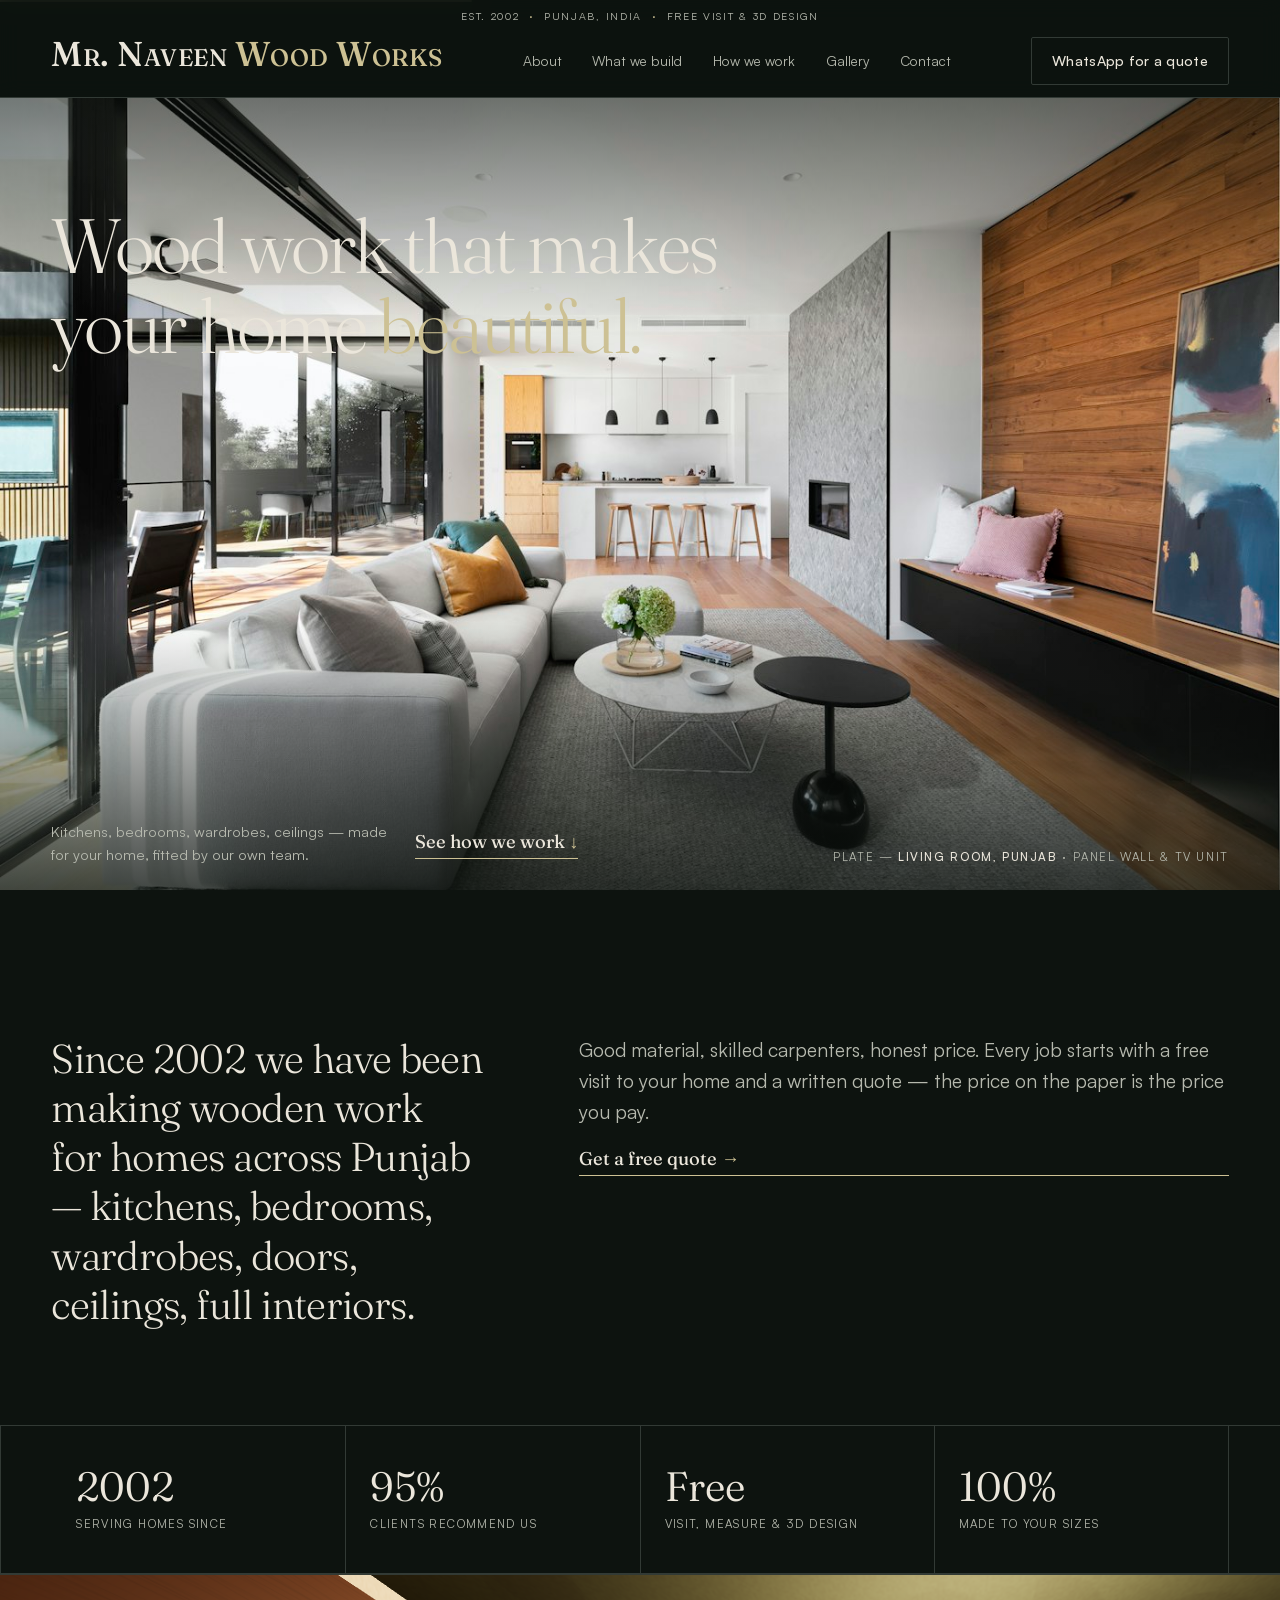
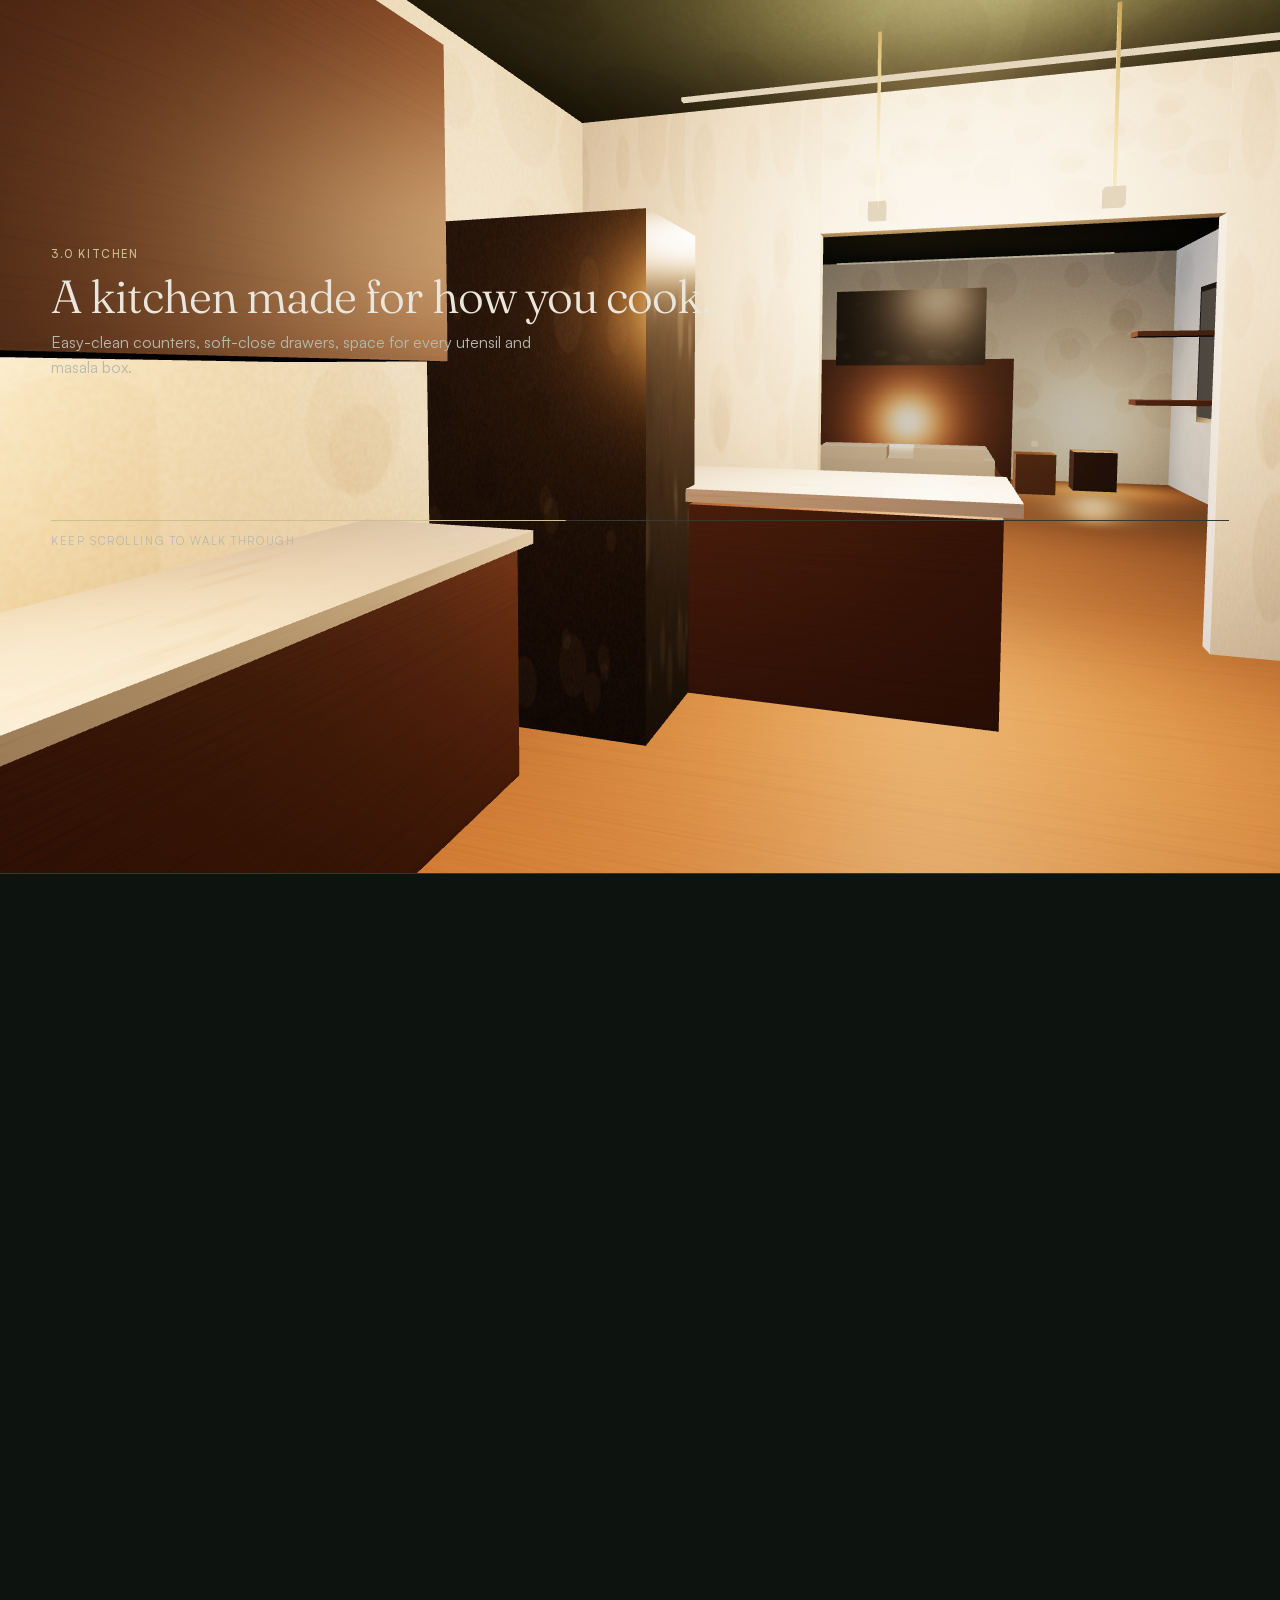
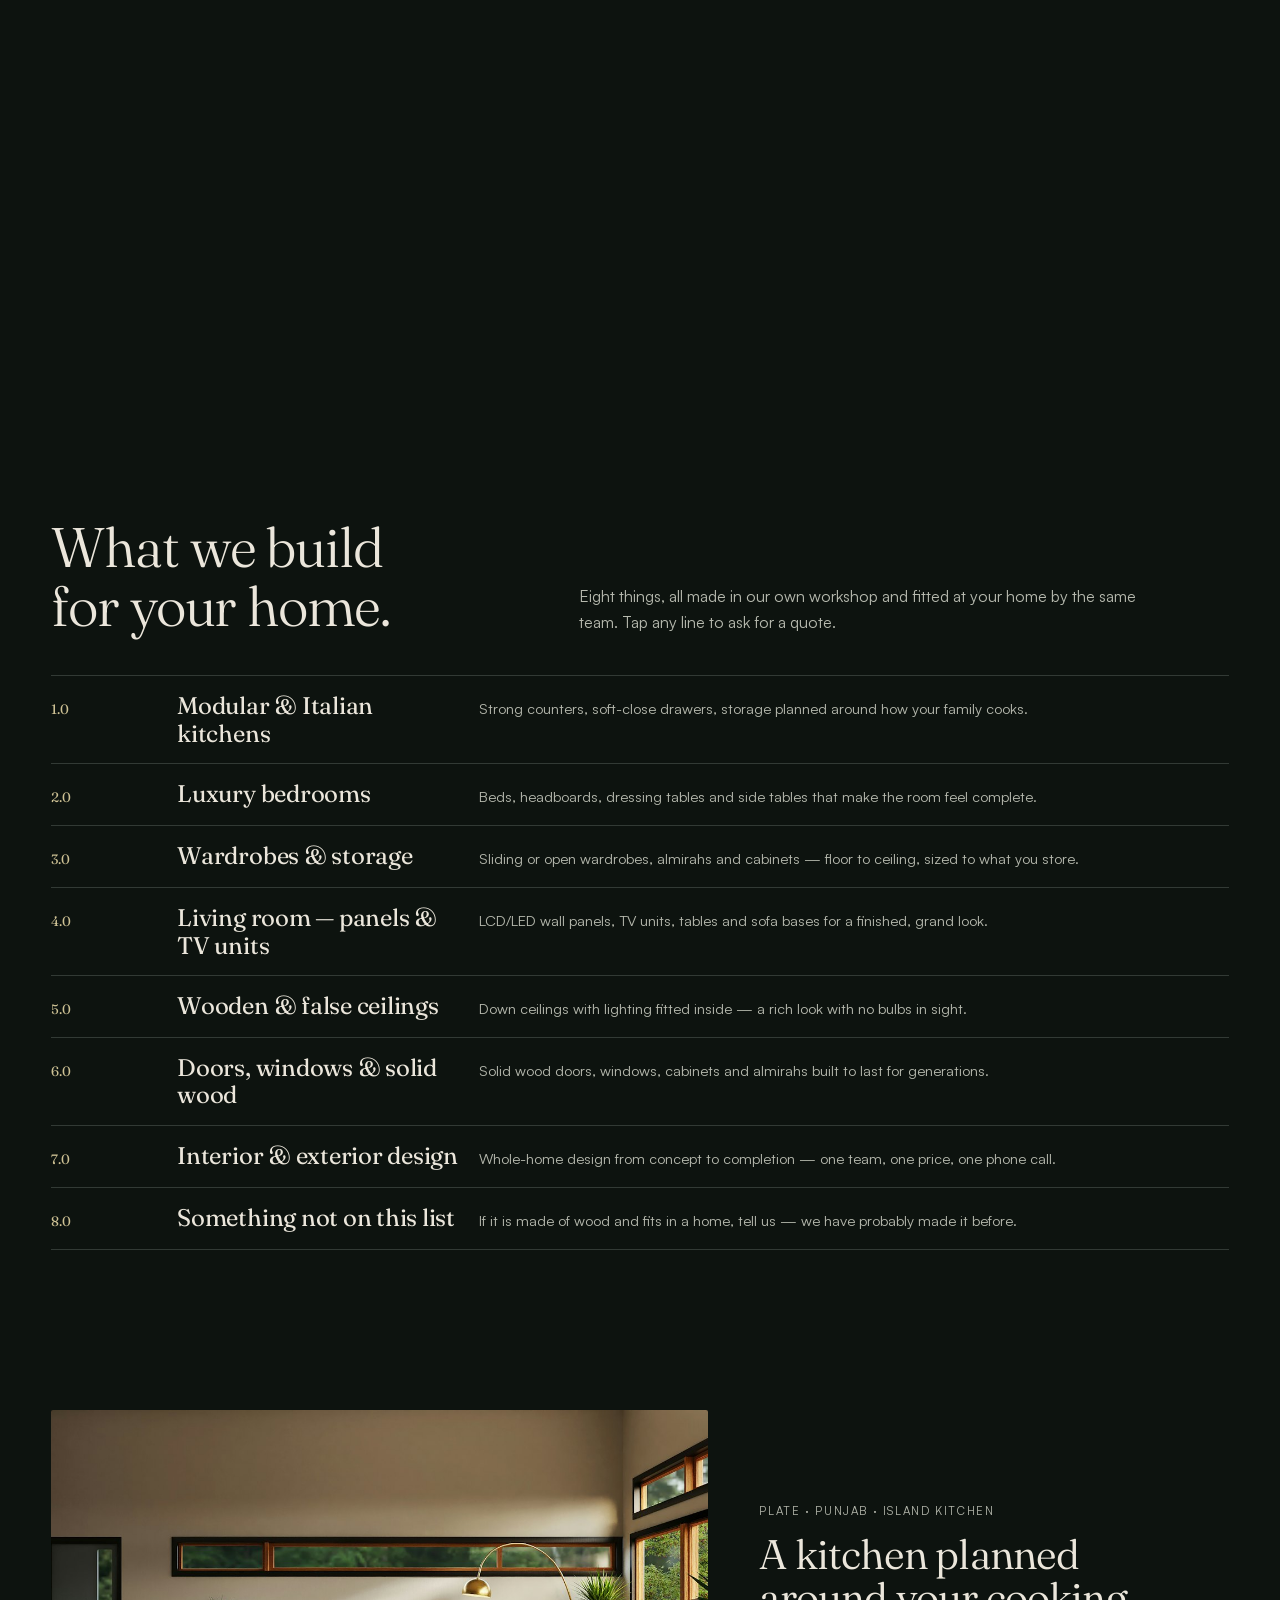
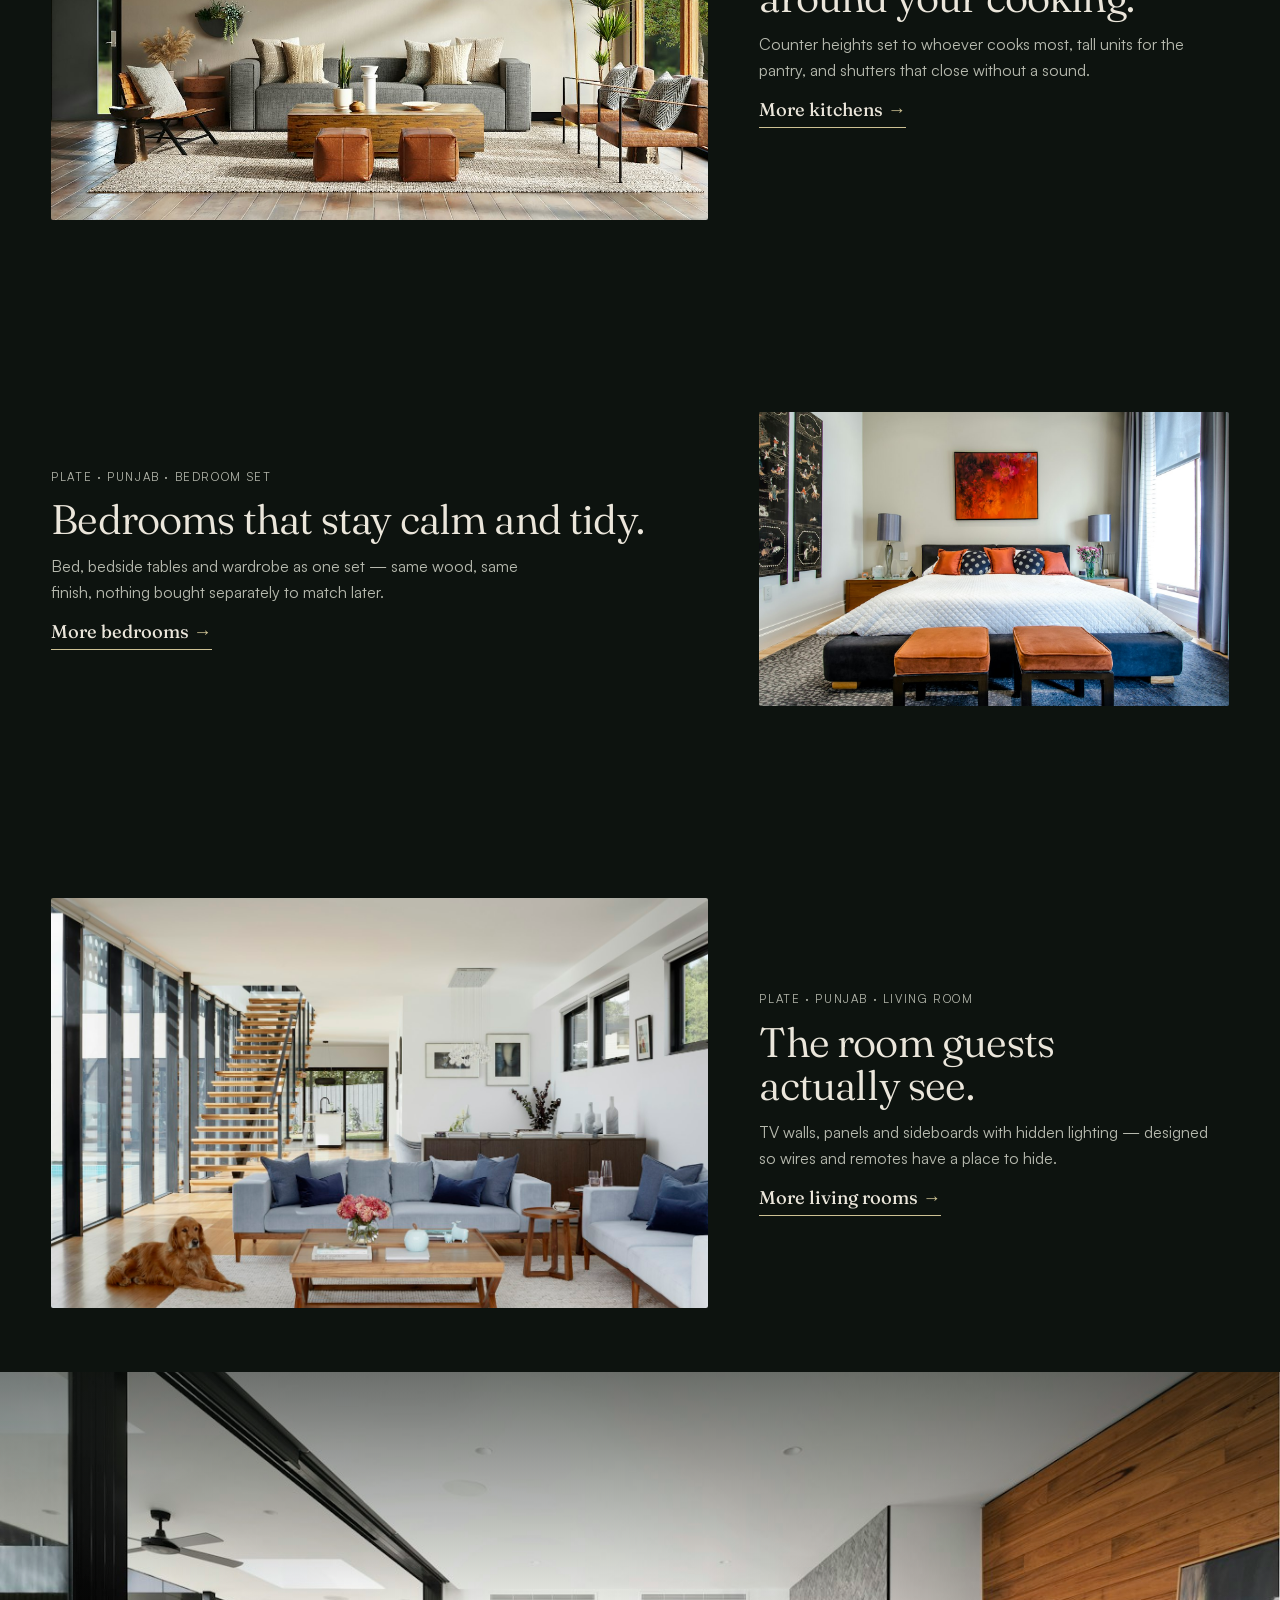
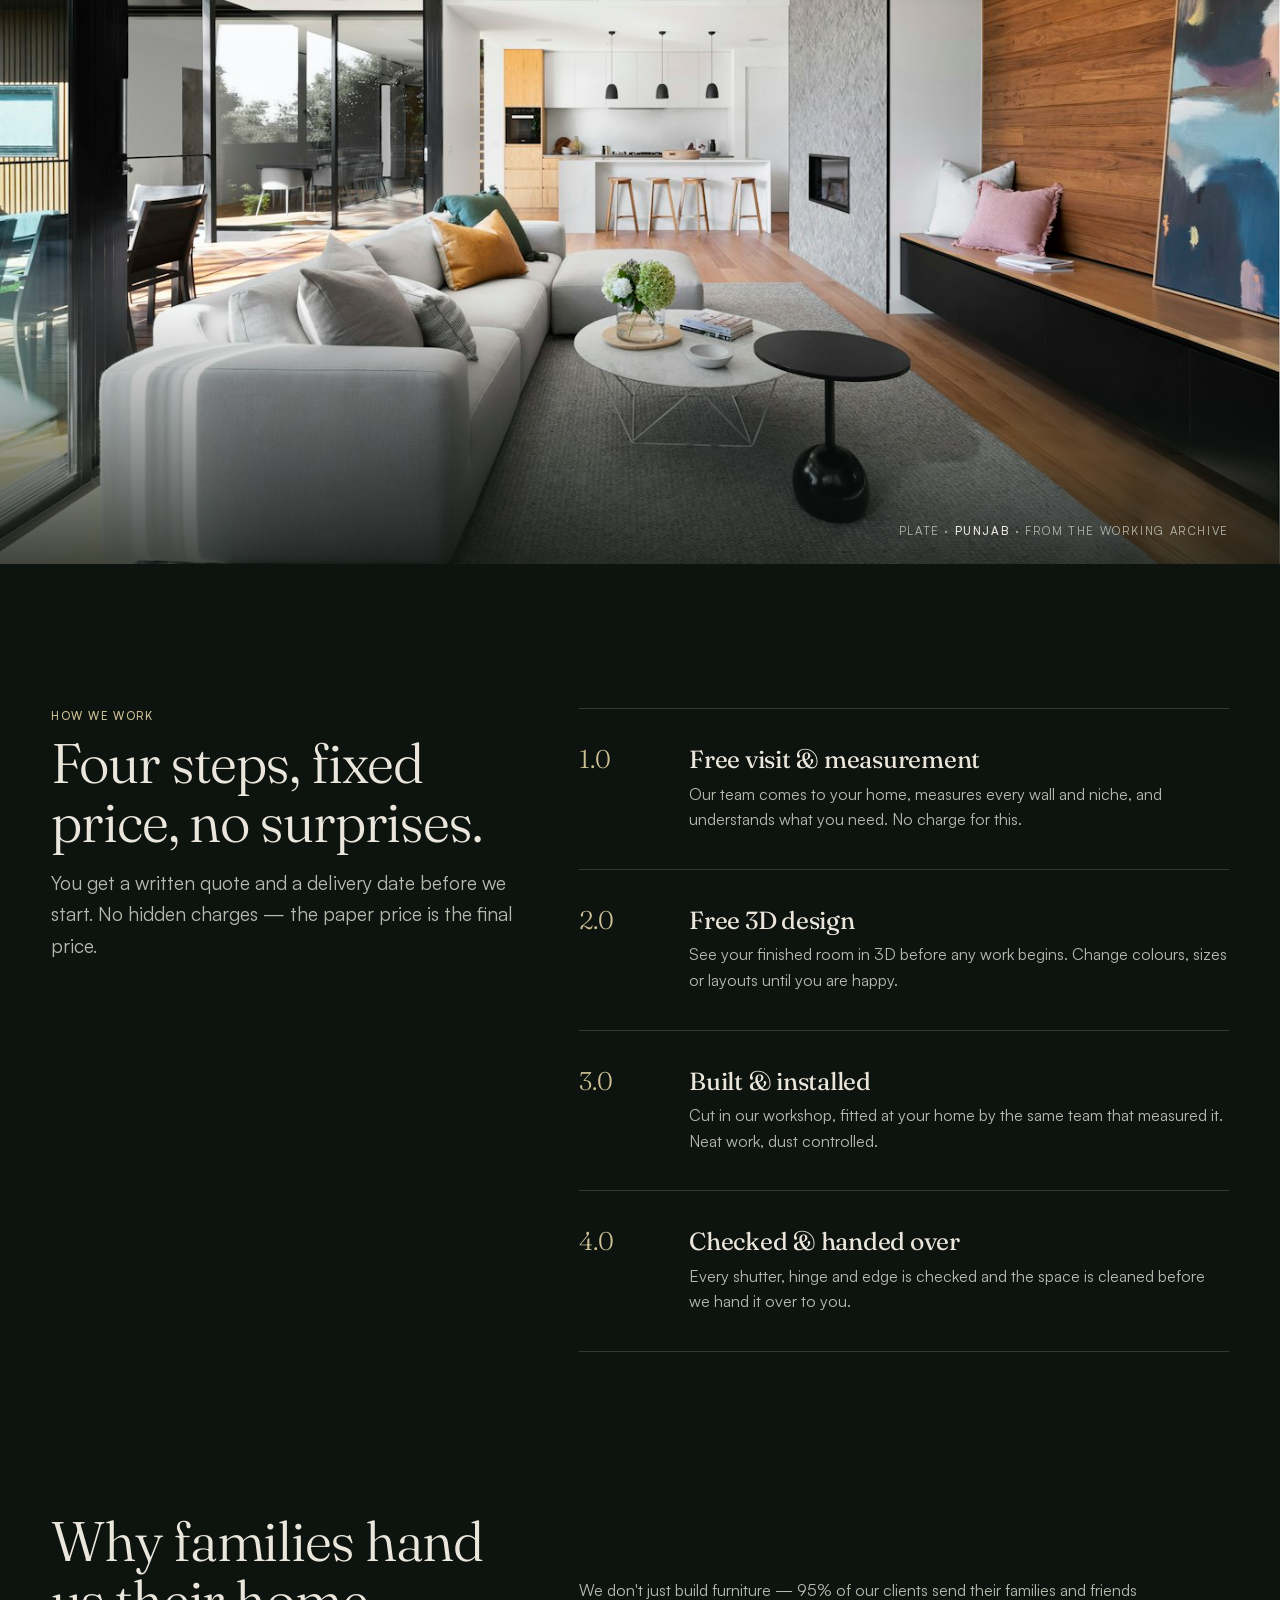
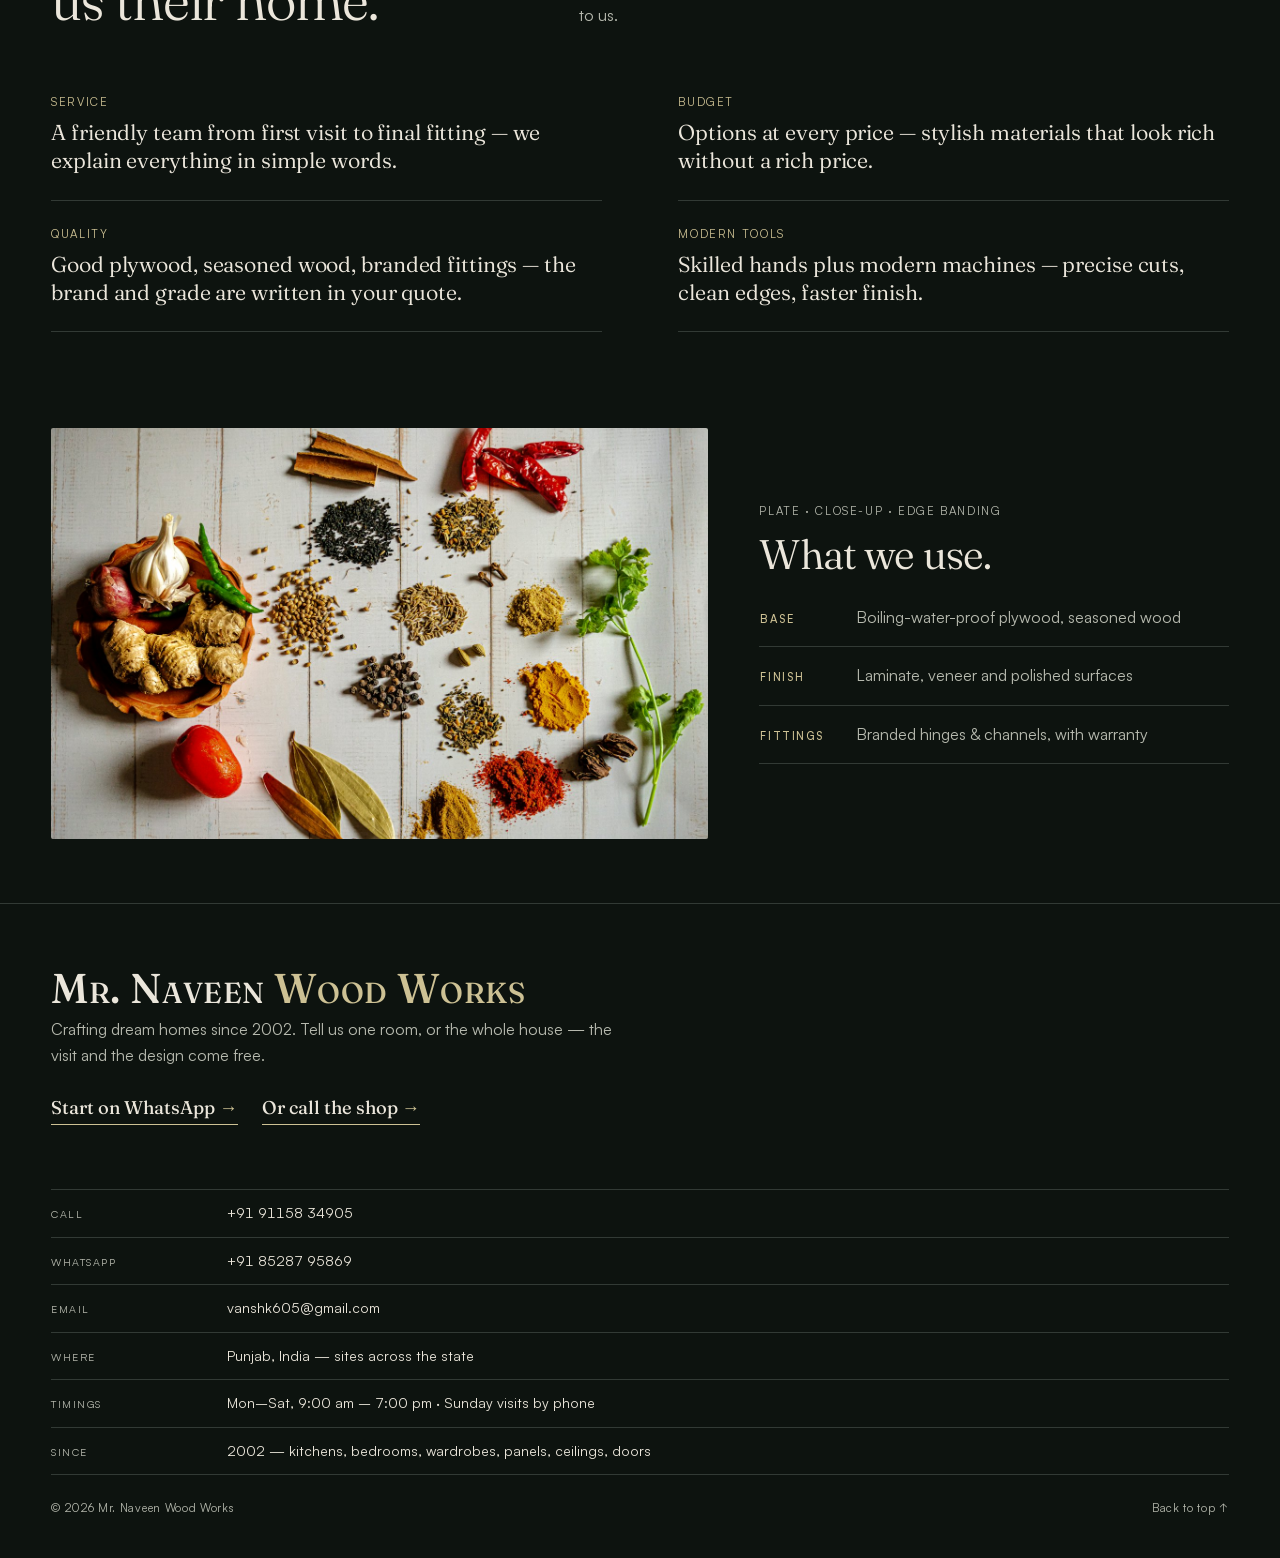
==== commit cc7002d9: "Hallmark redesign (designed-as-app): Photographic macrostructure, N6 masthead nav, Ft4 colophon, tok" ====
--- a/index.html
+++ b/index.html
@@ -4,10 +4,10 @@
   <meta charset="utf-8" />
   <meta name="viewport" content="width=device-width, initial-scale=1, viewport-fit=cover" />
   <title>Mr. Naveen Wood Works — Kitchens, Bedrooms &amp; Interiors in Punjab | Since 2002</title>
-  <meta name="description" content="Mr. Naveen Wood Works, Punjab — crafting dream homes since 2002. Italian &amp; modular kitchens, luxury bedrooms, LCD/LED panels, doors, windows, false ceilings, solid wood furniture and complete interior design. Get a free quote." />
-  <meta name="theme-color" content="#0c1411" />
-  <meta property="og:title" content="Mr. Naveen Wood Works — Modular Kitchens, Bedrooms &amp; Home Interiors" />
-  <meta property="og:description" content="Kitchens, bedrooms, wardrobes and more — designed, built and installed for your home. Free 3D design and site visit." />
+  <meta name="description" content="Mr. Naveen Wood Works, Punjab — making kitchens, bedrooms, wardrobes, panels and ceilings for homes since 2002. Free site visit, free 3D design, fixed quote." />
+  <meta name="theme-color" content="#0d1613" />
+  <meta property="og:title" content="Mr. Naveen Wood Works — Wood work for your home, since 2002" />
+  <meta property="og:description" content="Kitchens, bedrooms, wardrobes and more — designed, built and installed by our own team in Punjab. Free visit and quote." />
   <meta property="og:type" content="website" />
   <meta property="og:url" content="https://vansh1190.github.io/mrnaveenwoodworks/" />
   <meta property="og:image" content="https://vansh1190.github.io/mrnaveenwoodworks/assets/img/living-2.jpg" />
@@ -23,33 +23,23 @@
   <link rel="stylesheet" href="./assets/revamp.css" />
 </head>
 <body>
-  <div class="grain" aria-hidden="true"></div>
+  <a class="skip" href="#about">Skip to content</a>
   <div class="progress" aria-hidden="true"><span class="progress__bar"></span></div>
-  <div class="cursor" aria-hidden="true"></div>
-
-  <div class="curtain" aria-hidden="true">
-    <div class="curtain__panel"></div>
-    <div class="curtain__word"><span>M</span><span>N</span><span>W</span><span>W</span></div>
-  </div>
-
-  <a class="skip" href="#about">Skip to content</a>
-
-  <header class="nav" id="top">
-    <div class="nav__inner">
-      <a class="brand" href="#top" aria-label="Mr. Naveen Wood Works, back to top">
-        <span class="brand__mark"><img class="brand__logo" src="./assets/logo.png" alt="Mr. Naveen Wood Works logo" width="40" height="40" /></span>
-        <span class="brand__text">Mr. Naveen<em>Wood Works</em></span>
-      </a>
-      <nav class="nav__links" id="primary-menu" aria-label="Primary">
-        <a href="#work" data-scroll>Our Work</a>
-        <a href="#process" data-scroll>How We Work</a>
-        <a href="#why" data-scroll>Why Us</a>
+
+  <header class="mast" id="top">
+    <p class="mast__issue">Est. 2002 <i>·</i> Punjab, India <i>·</i> Free visit &amp; 3D design</p>
+    <div class="wrap mast__bar">
+      <a class="mast__name" href="./index.html" aria-label="Mr. Naveen Wood Works — home">Mr. Naveen <em>Wood Works</em></a>
+      <nav class="mast__links" id="primary-menu" aria-label="Primary">
+        <a href="#about">About</a>
+        <a href="#work">What we build</a>
+        <a href="#process">How we work</a>
         <a href="./gallery.html">Gallery</a>
-        <a href="#contact" data-scroll>Contact</a>
+        <a href="#contact">Contact</a>
       </nav>
-      <div class="nav__right">
-        <a class="btn btn--small magnetic" href="https://wa.me/918528795869?text=Hello%2C%20I%20would%20like%20a%20free%20quote%20for%20home%20interiors." target="_blank" rel="noopener">Get Free Quote</a>
-        <button class="nav__toggle" aria-expanded="false" aria-controls="primary-menu" aria-label="Open menu">
+      <div class="mast__cta">
+        <a class="btn-sq" href="https://wa.me/918528795869?text=Hello%2C%20I%20would%20like%20a%20free%20quote%20for%20home%20interiors." target="_blank" rel="noopener">WhatsApp for a quote</a>
+        <button class="mast__toggle" aria-expanded="false" aria-controls="primary-menu" aria-label="Open menu">
           <span></span><span></span>
         </button>
       </div>
@@ -57,100 +47,85 @@
   </header>
 
   <main>
-    <section class="hero" id="hero">
-      <div class="hero__media" data-parallax="0.14">
-        <video class="hero__video" autoplay muted loop playsinline preload="metadata" poster="./assets/img/detail-1.jpg"
-          width="1400" height="934" src="./assets/video/hero.mp4"></video>
-      </div>
-      <div class="hero__scrim" aria-hidden="true"></div>
-
-      <div class="hero__eyebrow" data-reveal data-reveal-delay="200">
-        <span>Since 2002</span><i></i><span>Punjab</span><i></i><span>Free 3D Design</span>
-      </div>
-
-      <h1 class="hero__title">
-        <span class="mask"><span class="mask__i">Wood work that</span></span>
-        <span class="mask"><span class="mask__i">makes your home</span></span>
-        <span class="mask"><span class="mask__i"><em>beautiful.</em></span></span>
-      </h1>
-
-      <div class="hero__foot">
-        <p class="hero__sub" data-reveal data-reveal-delay="900">
-          Modular kitchens, bedrooms, wardrobes, TV units and more — designed,
-          built and installed by our own team. Free site visit and free 3D design.
-        </p>
-        <div class="hero__side" data-reveal data-reveal-delay="1050">
-          <a class="btn magnetic" href="https://wa.me/918528795869?text=Hello%2C%20I%20would%20like%20a%20free%20quote%20for%20home%20interiors." target="_blank" rel="noopener">
-            <img src="./assets/icons/whatsapp.png" alt="" width="18" height="18" />Get Free Quote
-          </a>
-          <a class="btn btn--ghost magnetic" href="tel:+919115834905">
-            <img src="./assets/icons/phone.png" alt="" width="18" height="18" />Call Now
-          </a>
-        </div>
-      </div>
-
-      <div class="hero__ticker" aria-hidden="true">
-        <div class="ticker">
-          <div class="ticker__track">
-            <span>Modular Kitchens</span><b>•</b><span>Luxury Bedrooms</span><b>•</b><span>Wardrobes</span><b>•</b><span>LCD/LED Panels</span><b>•</b><span>Doors &amp; Windows</span><b>•</b><span>False Ceilings</span><b>•</b><span>Solid Wood Furniture</span><b>•</b>
-            <span>Modular Kitchens</span><b>•</b><span>Luxury Bedrooms</span><b>•</b><span>Wardrobes</span><b>•</b><span>LCD/LED Panels</span><b>•</b><span>Doors &amp; Windows</span><b>•</b><span>False Ceilings</span><b>•</b><span>Solid Wood Furniture</span><b>•</b>
-          </div>
-        </div>
-      </div>
-    </section>
-
-    <section class="section manifesto" id="about">
-      <div class="wrap">
-        <p class="sec-eyebrow" data-reveal>
-          <i class="dot"></i> About us · Crafting dream homes since 2002
-        </p>
-        <p class="statement" data-words>
-          Since 2002, we have been designing, building and installing wooden work for
-          homes across Punjab — kitchens, bedrooms, wardrobes, doors, ceilings and full
-          interiors. Good material, skilled carpenters, honest price.
-        </p>
+    <section class="fold fold--photo" aria-label="A finished home by Mr. Naveen Wood Works">
+      <div class="fold__media">
+        <video autoplay muted loop playsinline preload="metadata" poster="./assets/img/living-2.jpg" width="1400" height="952" src="./assets/video/hero.mp4"></video>
+      </div>
+      <h1 class="fold__title entrance" style="--i:1">Wood work that makes your home <span class="accent">beautiful.</span></h1>
+      <p class="fold__caption entrance" style="--i:3">Plate — <b>Living room, Punjab</b> · panel wall &amp; TV unit</p>
+      <div class="fold__foot entrance" style="--i:2">
+        <p class="fold__note">Kitchens, bedrooms, wardrobes, ceilings — made for your home, fitted by our own team.</p>
+        <a class="tlink" href="#about">See how we work <span class="arr">↓</span></a>
+      </div>
+    </section>
+
+    <section class="text-fold" id="about">
+      <div class="wrap text-fold__grid">
+        <div>
+          <p class="statement entrance">Since 2002 we have been making wooden work for homes across Punjab — kitchens, bedrooms, wardrobes, doors, ceilings, full interiors.</p>
+        </div>
+        <div class="text-fold__aside">
+          <p class="lede">Good material, skilled carpenters, honest price. Every job starts with a free visit to your home and a written quote — the price on the paper is the price you pay.</p>
+          <a class="tlink" href="https://wa.me/918528795869?text=Hello%2C%20I%20would%20like%20a%20free%20quote%20for%20home%20interiors." target="_blank" rel="noopener">Get a free quote <span class="arr">→</span></a>
+        </div>
+      </div>
+    </section>
+
+    <section class="proof" aria-label="Facts about our work">
+      <div class="wrap proof__row tnum">
+        <div class="proof__item">
+          <p class="proof__num">2002</p>
+          <p class="proof__label">Serving homes since</p>
+        </div>
+        <div class="proof__item">
+          <p class="proof__num">95%</p>
+          <p class="proof__label">Clients recommend us</p>
+        </div>
+        <div class="proof__item">
+          <p class="proof__num">Free</p>
+          <p class="proof__label">Visit, measure &amp; 3D design</p>
+        </div>
+        <div class="proof__item">
+          <p class="proof__num">100%</p>
+          <p class="proof__label">Made to your sizes</p>
+        </div>
       </div>
     </section>
 
     <section class="film" id="film" aria-labelledby="film-title">
       <div class="film__pin">
         <canvas class="film__canvas" aria-hidden="true"></canvas>
-        <div class="film__vignette" aria-hidden="true"></div>
 
         <div class="film__stage">
-          <p class="sec-eyebrow film__eyebrow"><i class="dot"></i> Walk through our work</p>
-          <p class="film__sr">Scroll to walk through a finished home: entrance, living room, kitchen and bedroom. A 3D walkthrough of our work.</p>
+          <p class="film__sr">Scroll to walk through a finished home — entrance, living room, kitchen and bedroom. A 3D walkthrough of the kind of rooms we build.</p>
 
           <div class="film__beats">
             <article class="film__beat is-on" data-beat="0">
-              <span class="film__no">01 — Entrance</span>
+              <span class="film__no label">The walkthrough — 1.0 Entrance</span>
               <h2 class="film__title" id="film-title">Step inside a home we finished.</h2>
-              <p class="film__copy">See the kind of rooms we build — simple, clean and long-lasting. Keep scrolling to walk in.</p>
+              <p class="film__copy">This is the kind of work we build — clean lines, solid fitting. Keep scrolling to walk in.</p>
             </article>
             <article class="film__beat" data-beat="1">
-              <span class="film__no">02 — Living Room</span>
+              <span class="film__no label">2.0 Living room</span>
               <h2 class="film__title">Panels and lighting that impress guests.</h2>
-              <p class="film__copy">Wooden panels, TV units and designer ceilings — with lights hidden inside the design.</p>
+              <p class="film__copy">Wooden panels, TV units and designer ceilings — with the lights hidden inside the design.</p>
             </article>
             <article class="film__beat" data-beat="2">
-              <span class="film__no">03 — Kitchen</span>
+              <span class="film__no label">3.0 Kitchen</span>
               <h2 class="film__title">A kitchen made for how you cook.</h2>
-              <p class="film__copy">Easy-clean counters, soft-close drawers and space for every utensil and masala box.</p>
+              <p class="film__copy">Easy-clean counters, soft-close drawers, space for every utensil and masala box.</p>
             </article>
             <article class="film__beat" data-beat="3">
-              <span class="film__no">04 — Bedroom</span>
+              <span class="film__no label">4.0 Bedroom</span>
               <h2 class="film__title">Bedrooms that feel calm and tidy.</h2>
-              <p class="film__copy">Headboards up to the ceiling, full-height wardrobes and neat finishing on every corner.</p>
+              <p class="film__copy">Headboards up to the ceiling, full-height wardrobes, neat finishing on every corner.</p>
             </article>
           </div>
 
           <div class="film__rail" aria-hidden="true"><span class="film__railfill"></span></div>
-          <ol class="film__dots" aria-hidden="true">
-            <li class="is-on"></li><li></li><li></li><li></li>
-          </ol>
-          <span class="film__hint" aria-hidden="true">Keep scrolling<i></i></span>
-
-          <noscript><p class="film__noscript">A guided walkthrough of our work — enable JavaScript to view it.</p></noscript>
+          <span class="film__hint">Keep scrolling to walk through</span>
+
+          <noscript><p> A guided 3D walkthrough of our work — enable JavaScript to view it.</p></noscript>
         </div>
       </div>
 
@@ -164,264 +139,192 @@
       </div>
     </section>
 
-    <section class="stats">
-      <div class="wrap stats__row">
-        <div class="stat" data-reveal>
-          <span class="stat__num" data-count="24" data-suffix="+">24+</span>
-          <span class="stat__label">Years — serving since 2002</span>
-        </div>
-        <div class="stat" data-reveal data-reveal-delay="120">
-          <span class="stat__num" data-count="95" data-suffix="%">95%</span>
-          <span class="stat__label">Clients recommend us</span>
-        </div>
-        <div class="stat" data-reveal data-reveal-delay="240">
-          <span class="stat__num" data-count="100" data-suffix="%">100%</span>
-          <span class="stat__label">Made to your size</span>
-        </div>
-        <div class="stat" data-reveal data-reveal-delay="360">
-          <span class="stat__num">Free</span>
-          <span class="stat__label">Visit &amp; quote at your home</span>
-        </div>
-      </div>
-    </section>
-
-    <section class="section work" id="work">
-      <div class="wrap work__head">
+    <section class="text-fold" id="work">
+      <div class="wrap">
+        <div class="text-fold__grid" style="align-items:end;">
+          <h2 class="display">What we build for your home.</h2>
+          <p class="gal-head__sub">Eight things, all made in our own workshop and fitted at your home by the same team. Tap any line to ask for a quote.</p>
+        </div>
+
+        <div class="ledger" style="margin-top: var(--space-xl);">
+          <a class="ledger__row" href="https://wa.me/918528795869?text=Hello%2C%20I%20want%20a%20quote%20for%20a%20kitchen." target="_blank" rel="noopener">
+            <span class="ledger__no">1.0</span>
+            <span class="ledger__name">Modular &amp; Italian kitchens</span>
+            <span class="ledger__note">Strong counters, soft-close drawers, storage planned around how your family cooks.</span>
+          </a>
+          <a class="ledger__row" href="https://wa.me/918528795869?text=Hello%2C%20I%20want%20a%20quote%20for%20bedroom%20furniture." target="_blank" rel="noopener">
+            <span class="ledger__no">2.0</span>
+            <span class="ledger__name">Luxury bedrooms</span>
+            <span class="ledger__note">Beds, headboards, dressing tables and side tables that make the room feel complete.</span>
+          </a>
+          <a class="ledger__row" href="https://wa.me/918528795869?text=Hello%2C%20I%20want%20a%20quote%20for%20a%20wardrobe." target="_blank" rel="noopener">
+            <span class="ledger__no">3.0</span>
+            <span class="ledger__name">Wardrobes &amp; storage</span>
+            <span class="ledger__note">Sliding or open wardrobes, almirahs and cabinets — floor to ceiling, sized to what you store.</span>
+          </a>
+          <a class="ledger__row" href="https://wa.me/918528795869?text=Hello%2C%20I%20want%20a%20quote%20for%20TV%20unit%20and%20panels." target="_blank" rel="noopener">
+            <span class="ledger__no">4.0</span>
+            <span class="ledger__name">Living room — panels &amp; TV units</span>
+            <span class="ledger__note">LCD/LED wall panels, TV units, tables and sofa bases for a finished, grand look.</span>
+          </a>
+          <a class="ledger__row" href="https://wa.me/918528795869?text=Hello%2C%20I%20want%20a%20quote%20for%20false%20ceiling." target="_blank" rel="noopener">
+            <span class="ledger__no">5.0</span>
+            <span class="ledger__name">Wooden &amp; false ceilings</span>
+            <span class="ledger__note">Down ceilings with lighting fitted inside — a rich look with no bulbs in sight.</span>
+          </a>
+          <a class="ledger__row" href="https://wa.me/918528795869?text=Hello%2C%20I%20want%20a%20quote%20for%20doors%20and%20windows." target="_blank" rel="noopener">
+            <span class="ledger__no">6.0</span>
+            <span class="ledger__name">Doors, windows &amp; solid wood</span>
+            <span class="ledger__note">Solid wood doors, windows, cabinets and almirahs built to last for generations.</span>
+          </a>
+          <a class="ledger__row" href="https://wa.me/918528795869?text=Hello%2C%20I%20want%20a%20quote%20for%20full%20interior%20design." target="_blank" rel="noopener">
+            <span class="ledger__no">7.0</span>
+            <span class="ledger__name">Interior &amp; exterior design</span>
+            <span class="ledger__note">Whole-home design from concept to completion — one team, one price, one phone call.</span>
+          </a>
+          <a class="ledger__row" href="https://wa.me/918528795869?text=Hello%2C%20I%20want%20a%20quote." target="_blank" rel="noopener">
+            <span class="ledger__no">8.0</span>
+            <span class="ledger__name">Something not on this list</span>
+            <span class="ledger__note">If it is made of wood and fits in a home, tell us — we have probably made it before.</span>
+          </a>
+        </div>
+      </div>
+    </section>
+
+    <section class="text-fold text-fold--tight" aria-label="Work samples">
+      <div class="wrap" style="display: grid; gap: var(--space-3xl);">
+        <article class="plate">
+          <div class="plate__media"><img src="./assets/img/kitchen-1.jpg" alt="White modular kitchen with island counter" loading="lazy" width="1400" height="738" /></div>
+          <div class="plate__body">
+            <p class="plate__caption">Plate · Punjab · island kitchen</p>
+            <h3 class="plate__title">A kitchen planned around your cooking.</h3>
+            <p class="plate__copy">Counter heights set to whoever cooks most, tall units for the pantry, and shutters that close without a sound.</p>
+            <a class="tlink" href="./gallery.html#kitchen">More kitchens <span class="arr">→</span></a>
+          </div>
+        </article>
+
+        <article class="plate plate--flip">
+          <div class="plate__media"><img src="./assets/img/bedroom-3.jpg" alt="Luxury bed with wooden bedside tables" loading="lazy" width="1400" height="948" /></div>
+          <div class="plate__body">
+            <p class="plate__caption">Plate · Punjab · bedroom set</p>
+            <h3 class="plate__title">Bedrooms that stay calm and tidy.</h3>
+            <p class="plate__copy">Bed, bedside tables and wardrobe as one set — same wood, same finish, nothing bought separately to match later.</p>
+            <a class="tlink" href="./gallery.html#bedroom">More bedrooms <span class="arr">→</span></a>
+          </div>
+        </article>
+
+        <article class="plate">
+          <div class="plate__media"><img src="./assets/img/living-4.jpg" alt="Living room with wooden coffee table and sideboard" loading="lazy" width="1400" height="933" /></div>
+          <div class="plate__body">
+            <p class="plate__caption">Plate · Punjab · living room</p>
+            <h3 class="plate__title">The room guests actually see.</h3>
+            <p class="plate__copy">TV walls, panels and sideboards with hidden lighting — designed so wires and remotes have a place to hide.</p>
+            <a class="tlink" href="./gallery.html#living">More living rooms <span class="arr">→</span></a>
+          </div>
+        </article>
+    </div>
+    </section>
+
+    <section class="fold fold--photo" aria-label="A finished bedroom">
+      <div class="fold__media">
+        <img src="./assets/img/interior-1.jpg" alt="Finished bedroom with wooden panelling" loading="lazy" width="1400" height="952" />
+      </div>
+      <p class="fold__caption">Plate · <b>Punjab</b> · from the working archive</p>
+    </section>
+
+    <section class="text-fold" id="process">
+      <div class="wrap text-fold__grid">
         <div>
-          <p class="sec-eyebrow" data-reveal><i class="dot"></i> Our services</p>
-          <h2 class="sec-title" data-reveal data-reveal-delay="100">What we build<br />for your home.</h2>
-        </div>
-        <div class="work__nav" data-reveal data-reveal-delay="200">
-          <p class="work__index"><span class="work__current">01</span> / 07</p>
-          <div class="work__arrows">
-            <button class="round" data-work-prev aria-label="Previous service">←</button>
-            <button class="round" data-work-next aria-label="Next service">→</button>
-          </div>
-        </div>
-      </div>
-
-      <div class="work__stage" data-work-stage>
-        <div class="work__track">
-          <article class="piece">
-            <div class="piece__media" data-tilt>
-              <img src="./assets/img/kitchen-1.jpg" alt="Modular kitchen with island counter" loading="lazy" width="1400" height="738" />
+          <p class="label">How we work</p>
+          <h2 class="display" style="margin-top: var(--space-xs);">Four steps, fixed price, no surprises.</h2>
+          <p class="lede" style="margin-top: var(--space-md);">You get a written quote and a delivery date before we start. No hidden charges — the paper price is the final price.</p>
+        </div>
+        <ol class="steps">
+          <li class="step">
+            <span class="step__no">1.0</span>
+            <div>
+              <h3>Free visit &amp; measurement</h3>
+              <p>Our team comes to your home, measures every wall and niche, and understands what you need. No charge for this.</p>
             </div>
-            <div class="piece__body">
-              <span class="piece__no">01</span>
-              <h3 class="piece__title">Modular &amp; Italian Kitchens</h3>
-              <p class="piece__copy">Strong counters, soft-close drawers and smart storage — a kitchen planned around the way your family actually cooks.</p>
-              <ul class="piece__meta"><li>Italian &amp; modular</li><li>Made to measure</li></ul>
+          </li>
+          <li class="step">
+            <span class="step__no">2.0</span>
+            <div>
+              <h3>Free 3D design</h3>
+              <p>See your finished room in 3D before any work begins. Change colours, sizes or layouts until you are happy.</p>
             </div>
-          </article>
-          <article class="piece">
-            <div class="piece__media" data-tilt>
-              <img src="./assets/img/bedroom-1.jpg" alt="Bedroom with wooden panelled headboard" loading="lazy" width="1400" height="933" />
+          </li>
+          <li class="step">
+            <span class="step__no">3.0</span>
+            <div>
+              <h3>Built &amp; installed</h3>
+              <p>Cut in our workshop, fitted at your home by the same team that measured it. Neat work, dust controlled.</p>
             </div>
-            <div class="piece__body">
-              <span class="piece__no">02</span>
-              <h3 class="piece__title">Luxury Bedrooms</h3>
-              <p class="piece__copy">Handcrafted beds, headboards, dressing tables and side tables that make the room feel calm and complete.</p>
-              <ul class="piece__meta"><li>Beds &amp; dressing tables</li><li>Your colour choice</li></ul>
+          </li>
+          <li class="step">
+            <span class="step__no">4.0</span>
+            <div>
+              <h3>Checked &amp; handed over</h3>
+              <p>Every shutter, hinge and edge is checked and the space is cleaned before we hand it over to you.</p>
             </div>
-          </article>
-          <article class="piece">
-            <div class="piece__media" data-tilt>
-              <img src="./assets/img/wardrobe-1.jpg" alt="Full height bedroom wardrobe" loading="lazy" width="1400" height="933" />
-            </div>
-            <div class="piece__body">
-              <span class="piece__no">03</span>
-              <h3 class="piece__title">Wardrobes &amp; Storage</h3>
-              <p class="piece__copy">Sliding or open wardrobes, almirahs and cabinets — floor to ceiling, planned around how much you store.</p>
-              <ul class="piece__meta"><li>Wardrobes &amp; cabinets</li><li>Soft glide shutters</li></ul>
-            </div>
-          </article>
-          <article class="piece">
-            <div class="piece__media" data-tilt>
-              <img src="./assets/img/living-2.jpg" alt="Living room with TV unit and wall panels" loading="lazy" width="1400" height="952" />
-            </div>
-            <div class="piece__body">
-              <span class="piece__no">04</span>
-              <h3 class="piece__title">Living Room</h3>
-              <p class="piece__copy">LCD/LED wall panels, TV units, tables and sofa bases that give your living room a finished, grand look.</p>
-              <ul class="piece__meta"><li>Panels &amp; TV units</li><li>Modern designs</li></ul>
-            </div>
-          </article>
-          <article class="piece">
-            <div class="piece__media" data-tilt>
-              <img src="./assets/img/ceiling-1.jpg" alt="Designer wooden false ceiling" loading="lazy" width="1400" height="788" />
-            </div>
-            <div class="piece__body">
-              <span class="piece__no">05</span>
-              <h3 class="piece__title">Wooden Ceilings</h3>
-              <p class="piece__copy">Wooden and false (down) ceilings with lighting fitted inside — a rich look with no bulbs in sight.</p>
-              <ul class="piece__meta"><li>Down / false ceilings</li><li>Lighting included</li></ul>
-            </div>
-          </article>
-          <article class="piece">
-            <div class="piece__media" data-tilt>
-              <img src="./assets/img/panel-1.jpg" alt="Wooden wall panels and joinery detail" loading="lazy" width="1400" height="1400" />
-            </div>
-            <div class="piece__body">
-              <span class="piece__no">06</span>
-              <h3 class="piece__title">Doors, Windows &amp; Solid Wood</h3>
-              <p class="piece__copy">Solid wood doors, windows and furniture — cabinets, beds and almirahs built to last for generations.</p>
-              <ul class="piece__meta"><li>Solid wood work</li><li>Enduring quality</li></ul>
-            </div>
-          </article>
-          <article class="piece">
-            <div class="piece__media" data-tilt>
-              <img src="./assets/img/office-1.jpg" alt="Complete interior with wooden furniture" loading="lazy" width="1400" height="935" />
-            </div>
-            <div class="piece__body">
-              <span class="piece__no">07</span>
-              <h3 class="piece__title">Interior &amp; Exterior Design</h3>
-              <p class="piece__copy">Whole-home design from concept to completion — one team, one price, one phone call.</p>
-              <ul class="piece__meta"><li>Concept to completion</li><li>Fixed timeline</li></ul>
-            </div>
-          </article>
-        </div>
-      </div>
-    </section>
-
-    <section class="parallax-band" aria-hidden="true">
-      <div class="parallax-band__layer parallax-band__layer--far" data-parallax="0.06">
-        <img src="./assets/img/living-2.jpg" alt="" loading="lazy" width="1400" height="952" />
-      </div>
-      <div class="parallax-band__layer parallax-band__layer--near" data-parallax="0.2">
-        <img src="./assets/img/detail-2.jpg" alt="" loading="lazy" width="1400" height="933" />
-      </div>
-    </section>
-
-    <section class="section process" id="process">
-      <div class="wrap process__grid">
-        <div class="process__sticky">
-          <p class="sec-eyebrow" data-reveal><i class="dot"></i> How we work</p>
-          <h2 class="sec-title" data-reveal data-reveal-delay="100">Four simple<br />steps.</h2>
-          <p class="process__note" data-reveal data-reveal-delay="200">
-            You get a written quote and a fixed delivery date before we start.
-            No hidden charges.
-          </p>
-        </div>
-        <ol class="process__steps">
-          <li class="step" data-reveal>
-            <span class="step__no">01</span>
-            <h3>Free visit &amp; measurement</h3>
-            <p>Our team comes to your home, measures every wall and niche, and understands what you need. No charge for this.</p>
-          </li>
-          <li class="step" data-reveal>
-            <span class="step__no">02</span>
-            <h3>Free 3D design</h3>
-            <p>See your finished room in 3D before any work begins. Change colours, sizes or layouts until you are happy.</p>
-          </li>
-          <li class="step" data-reveal>
-            <span class="step__no">03</span>
-            <h3>Built &amp; installed</h3>
-            <p>Cut in our workshop, fitted at your home by the same team that measured it. Neat work, dust controlled.</p>
-          </li>
-          <li class="step" data-reveal>
-            <span class="step__no">04</span>
-            <h3>Checked &amp; handed over</h3>
-            <p>Every shutter, hinge and edge is checked and the space is cleaned before we hand it over to you.</p>
           </li>
         </ol>
       </div>
     </section>
 
-    <section class="section voices" id="why">
+    <section class="text-fold text-fold--tight" id="why">
       <div class="wrap">
-        <p class="sec-eyebrow" data-reveal><i class="dot"></i> Why choose us — we don't just build furniture, we build dreams</p>
-        <div class="voices__grid">
-          <div class="voice" data-reveal>
-            <p>A friendly, professional experience from the first visit to the final fitting — we explain everything, in simple terms.</p>
-            <footer>Great service</footer>
-          </div>
-          <div class="voice" data-reveal data-reveal-delay="100">
-            <p>Options for every budget — stylish materials that look premium without the premium price.</p>
-            <footer>Fits your budget</footer>
-          </div>
-          <div class="voice" data-reveal data-reveal-delay="200">
-            <p>The finest materials and time-tested carpentry, so the work still looks and works great years later.</p>
-            <footer>Real quality</footer>
-          </div>
-          <div class="voice" data-reveal>
-            <p>Skilled hands plus modern machines — precise cuts, clean edges and a faster finish.</p>
-            <footer>Modern tools</footer>
-          </div>
-          <div class="voice" data-reveal data-reveal-delay="100">
-            <p>Our woodwork becomes part of your family's story — a wise investment your children will thank you for.</p>
-            <footer>Builds memories</footer>
-          </div>
-          <div class="voice" data-reveal data-reveal-delay="200">
-            <p>95% of our clients send their friends and family to us. That is the only review card we need.</p>
-            <footer>95% recommend</footer>
-          </div>
-        </div>
-    </section>
-
-    <section class="section closing" id="materials">
-      <div class="wrap closing__grid">
-        <div class="closing__media" data-tilt>
-          <img src="./assets/img/shelf-1.jpg" alt="Wooden shelf and joinery detail" loading="lazy" width="1400" height="2489" />
-        </div>
-        <div class="closing__text">
-          <p class="sec-eyebrow" data-reveal><i class="dot"></i> What we use</p>
-          <h2 class="sec-title" data-reveal data-reveal-delay="100">Good wood. Trusted fittings. No compromises.</h2>
-          <p class="lead" data-reveal data-reveal-delay="180">
-            We use quality plywood, seasoned wood and branded fittings. Every material —
-            brand, grade and thickness — is written in your quote, not hidden from you.
-          </p>
-          <ul class="specs" data-reveal data-reveal-delay="260">
-            <li><span>Base</span>Boiling-water-proof plywood, seasoned wood</li>
-            <li><span>Finish</span>Laminate, veneer and polished surfaces</li>
-            <li><span>Fittings</span>Branded hinges &amp; channels, with warranty</li>
-          </ul>
+        <div class="text-fold__grid" style="align-items:end;">
+          <h2 class="display">Why families hand us their home.</h2>
+          <p class="gal-head__sub">We don't just build furniture — 95% of our clients send their families and friends to us.</p>
+        </div>
+
+        <dl class="promises" style="margin-top: var(--space-xl);">
+          <div class="promise"><dt>Service</dt><dd>A friendly team from first visit to final fitting — we explain everything in simple words.</dd></div>
+          <div class="promise"><dt>Budget</dt><dd>Options at every price — stylish materials that look rich without a rich price.</dd></div>
+          <div class="promise"><dt>Quality</dt><dd>Good plywood, seasoned wood, branded fittings — the brand and grade are written in your quote.</dd></div>
+          <div class="promise"><dt>Modern tools</dt><dd>Skilled hands plus modern machines — precise cuts, clean edges, faster finish.</dd></div>
+        </dl>
+
+        <div class="plate" style="margin-top: var(--space-3xl);">
+          <div class="plate__media"><img src="./assets/img/detail-2.jpg" alt="Polished wood finish and edge detail" loading="lazy" width="1400" height="933" /></div>
+          <div class="plate__body">
+            <p class="plate__caption">Plate · close-up · edge banding</p>
+            <h3 class="plate__title">What we use.</h3>
+            <table class="spec">
+              <tbody>
+                <tr><th scope="row">Base</th><td>Boiling-water-proof plywood, seasoned wood</td></tr>
+                <tr><th scope="row">Finish</th><td>Laminate, veneer and polished surfaces</td></tr>
+                <tr><th scope="row">Fittings</th><td>Branded hinges &amp; channels, with warranty</td></tr>
+              </tbody>
+            </table>
+          </div>
         </div>
       </div>
     </section>
   </main>
 
-  <footer class="footer" id="contact">
+  <footer class="colophon" id="contact">
     <div class="wrap">
-      <p class="footer__cta-eyebrow" data-reveal><i class="dot"></i> Free site visit &amp; estimate</p>
-      <h2 class="footer__title" data-words>Talk to us about your home.</h2>
-      <div class="footer__actions" data-reveal data-reveal-delay="200">
-        <a class="btn magnetic" href="https://wa.me/918528795869?text=Hello%2C%20I%20would%20like%20a%20free%20quote%20for%20home%20interiors." target="_blank" rel="noopener">
-          <img src="./assets/icons/whatsapp.png" alt="" width="18" height="18" />WhatsApp Us
-        </a>
-        <a class="btn btn--ghost magnetic" href="tel:+919115834905">
-          <img src="./assets/icons/phone.png" alt="" width="18" height="18" />+91 91158 34905
-        </a>
-      </div>
-
-      <div class="footer__cols">
-        <div>
-          <h3>Our Studio</h3>
-          <p>Mr. Naveen Wood Works<br />Crafting dream homes since 2002<br />Punjab, India</p>
-        </div>
-        <div>
-          <h3>Get in Touch</h3>
-          <a href="tel:+919115834905"><img src="./assets/icons/phone.png" alt="" width="18" height="18" />+91 91158 34905</a>
-          <a href="https://wa.me/918528795869" target="_blank" rel="noopener"><img src="./assets/icons/whatsapp.png" alt="" width="18" height="18" />+91 85287 95869</a>
-          <a href="mailto:vanshk605@gmail.com"><img src="./assets/icons/gmail.png" alt="" width="18" height="18" />vanshk605@gmail.com</a>
-        </div>
-        <div>
-          <h3>Our Services</h3>
-          <a href="#work" data-scroll>Italian &amp; modular kitchens</a>
-          <a href="#work" data-scroll>Bedroom furniture &amp; beds</a>
-          <a href="#work" data-scroll>LCD/LED panels &amp; TV units</a>
-          <a href="#work" data-scroll>Doors, windows &amp; ceilings</a>
-          <a href="#work" data-scroll>Interior design services</a>
-          <a href="./gallery.html">Photo gallery</a>
-        </div>
-        <div>
-          <h3>Timings</h3>
-          <p>Mon – Sat · 9:00 am – 7:00 pm<br />Site visits on Sunday too,<br />just call and fix a time</p>
-        </div>
-      </div>
-
-      <div class="footer__base">
+      <p class="colophon__word entrance">Mr. Naveen <em>Wood Works</em></p>
+      <p class="colophon__lede">Crafting dream homes since 2002. Tell us one room, or the whole house — the visit and the design come free.</p>
+      <div class="colophon__cta">
+        <a class="tlink" href="https://wa.me/918528795869?text=Hello%2C%20I%20would%20like%20a%20free%20quote%20for%20home%20interiors." target="_blank" rel="noopener">Start on WhatsApp <span class="arr">→</span></a>
+        <a class="tlink" href="tel:+919115834905">Or call the shop <span class="arr">→</span></a>
+      </div>
+
+      <dl class="colophon__meta tnum">
+        <div class="colophon__line"><dt>Call</dt><dd><a href="tel:+919115834905">+91 91158 34905</a></dd></div>
+        <div class="colophon__line"><dt>WhatsApp</dt><dd><a href="https://wa.me/918528795869" target="_blank" rel="noopener">+91 85287 95869</a></dd></div>
+        <div class="colophon__line"><dt>Email</dt><dd><a href="mailto:vanshk605@gmail.com">vanshk605@gmail.com</a></dd></div>
+        <div class="colophon__line"><dt>Where</dt><dd>Punjab, India — sites across the state</dd></div>
+        <div class="colophon__line"><dt>Timings</dt><dd>Mon–Sat, 9:00 am – 7:00 pm · Sunday visits by phone</dd></div>
+        <div class="colophon__line"><dt>Since</dt><dd>2002 — kitchens, bedrooms, wardrobes, panels, ceilings, doors</dd></div>
+      </dl>
+
+      <div class="colophon__base">
         <span>© <span data-year>2026</span> Mr. Naveen Wood Works</span>
-        <a href="#top" data-scroll>Back to top ↑</a>
+        <a href="#top">Back to top ↑</a>
       </div>
     </div>
   </footer>
--- a/assets/revamp.css
+++ b/assets/revamp.css
@@ -1,553 +1,453 @@
+/* Hallmark · genre: editorial · macrostructure: Photographic · theme: dark editorial
+   (green-gold, tinted neutrals, khaki accent) · enrichment: none — photography + type
+   nav: N6 newspaper masthead (condense-on-scroll) · footer: Ft4 dense colophon
+   H6 knobs: area=full-bleed 88svh · caption=lower-right · text=overlay-corner
+   F3 knobs: columns=2 · rules=every-row · numbers=tabular
+   F4 knobs: numbering=1.0 · layout=vertical · connector=none
+   designed-as-app · design-system: design.md
+   pre-emit critique: P5 H4 E4 S4 R5 V4 */
+
 @import url("./fonts/fraunces.css");
 @import url("./fonts/satoshi.css");
 
+/* ---------- locked tokens (design.md) ---------- */
 :root {
-  --ink: #0c1411;
-  --ink-soft: #14201b;
-  --bone: #efe7da;
-  --bone-dim: rgba(239, 231, 218, .62);
-  --gold: #cfc38f;
-  --sage: #8fa886;
-  --walnut: #6b4a2f;
-  --line: rgba(239, 231, 218, .15);
-  --display: "Fraunces", "Iowan Old Style", Georgia, serif;
-  --body: "Satoshi", "Helvetica Neue", Arial, sans-serif;
-  --ease: cubic-bezier(.22, 1, .36, 1);
-  --slow: cubic-bezier(.16, 1, .3, 1);
-  --pad: clamp(20px, 5vw, 88px);
-  --h1: clamp(2.9rem, 10.5vw, 9.4rem);
+  --color-paper: #0d1613;      --color-paper: oklch(18% 0.012 155);
+  --color-paper-2: #16221c;    --color-paper-2: oklch(24% 0.016 155);
+  --color-rule: #35443c;       --color-rule: oklch(34% 0.014 155);
+  --color-muted: #b3bcae;      --color-muted: oklch(78% 0.016 120);
+  --color-ink: #ede7db;        --color-ink: oklch(92.5% 0.016 85);
+  --color-accent: #cfc38f;     --color-accent: oklch(81% 0.062 95);
+  --color-accent-ink: #0d1613; --color-accent-ink: oklch(18% 0.012 155);
+  --color-focus: #ddd2a0;      --color-focus: oklch(87% 0.07 95);
+  --color-sage: #93a98c;       --color-sage: oklch(68% 0.045 145);
+
+  --font-display: "Fraunces", "Iowan Old Style", Georgia, serif;
+  --font-body: "Satoshi", "Helvetica Neue", Arial, sans-serif;
+
+  --space-3xs: 0.125rem; --space-2xs: 0.25rem; --space-xs: 0.5rem;
+  --space-sm: 0.75rem;   --space-md: 1rem;     --space-lg: 1.5rem;
+  --space-xl: 2.5rem;    --space-2xl: 4rem;    --space-3xl: 6rem;
+  --space-4xl: 9rem;
+
+  --ease-out: cubic-bezier(.16, 1, .3, 1);
+  --ease-in: cubic-bezier(.7, 0, .84, 0);
+  --ease-in-out: cubic-bezier(.65, 0, .35, 1);
+  --dur-micro: 120ms; --dur-short: 220ms; --dur-long: 420ms;
+
+  --radius-card: 2px;
+  --page-gutter: clamp(1rem, 4vw, 4rem);
+  --z-base: 1; --z-raised: 10; --z-dropdown: 100;
+  --z-sticky: 200; --z-modal: 400; --z-tooltip: 600;
+
+  --rule-hair: 1px;
 }
 
 *, ::before, ::after { box-sizing: border-box; }
 
 html {
   -webkit-text-size-adjust: 100%;
+  overflow-x: clip;
   scroll-behavior: smooth;
-  overflow-x: hidden;
-  overflow-x: clip;
-}
-
+}
 body {
   margin: 0;
-  background: var(--ink);
-  color: var(--bone);
-  font-family: var(--body);
+  overflow-x: clip;
+  background: var(--color-paper);
+  color: var(--color-ink);
+  font-family: var(--font-body);
   font-weight: 400;
-  font-size: clamp(15px, 1.05vw, 17px);
-  line-height: 1.62;
-  letter-spacing: .005em;
+  font-size: clamp(16px, 1.02vw, 17px);
+  line-height: 1.6;
   -webkit-font-smoothing: antialiased;
 }
-
-body.is-locked { overflow: hidden; }
+body.is-locked { overflow-y: hidden; }
 
 img, video { display: block; max-width: 100%; }
 a { color: inherit; text-decoration: none; }
 h1, h2, h3, p, ol, ul, figure, blockquote { margin: 0; }
 ol, ul { padding: 0; list-style: none; }
 button { font: inherit; color: inherit; background: none; border: 0; }
-
-::selection { background: var(--gold); color: var(--ink); }
-
-:focus-visible { outline: 2px solid var(--gold); outline-offset: 3px; }
-
-.wrap { width: min(1440px, 100%); padding-inline: var(--pad); margin-inline: auto; }
-
+table { border-collapse: collapse; width: 100%; }
+
+::selection { background: var(--color-accent); color: var(--color-accent-ink); }
+:focus-visible { outline: 2px solid var(--color-focus); outline-offset: 3px; }
+
+.wrap { width: min(1320px, 100%); padding-inline: var(--page-gutter); margin-inline: auto; }
+.tnum { font-variant-numeric: tabular-nums; }
 .skip {
-  position: fixed; top: -100px; left: 16px; z-index: 999;
-  background: var(--gold); color: var(--ink); padding: 10px 16px; border-radius: 2px;
-  transition: top .25s var(--ease);
-}
-.skip:focus { top: 16px; }
-
-/* ---------- texture + chrome ---------- */
-.grain {
-  position: fixed; inset: -60%; z-index: 900; pointer-events: none;
-  opacity: .12; mix-blend-mode: overlay;
-  background-image: url("data:image/svg+xml;utf8,<svg xmlns='http://www.w3.org/2000/svg' width='160' height='160'><filter id='n'><feTurbulence type='fractalNoise' baseFrequency='.85' numOctaves='3' stitchTiles='stitch'/></filter><rect width='160' height='160' filter='url(%23n)'/></svg>");
-  animation: grain 7s steps(7) infinite;
-}
-@keyframes grain {
-  0%, 100% { transform: translate3d(0, 0, 0); }
-  20% { transform: translate3d(-3%, 2%, 0); }
-  40% { transform: translate3d(2%, -4%, 0); }
-  60% { transform: translate3d(-2%, -2%, 0); }
-  80% { transform: translate3d(3%, 3%, 0); }
-}
-
+  position: fixed; top: -100px; left: var(--space-md); z-index: var(--z-tooltip);
+  background: var(--color-accent); color: var(--color-accent-ink);
+  padding: var(--space-xs) var(--space-md); border-radius: var(--radius-card);
+  transition: top var(--dur-short) var(--ease-out);
+}
+.skip:focus { top: var(--space-md); }
+
+/* ---------- shared editorial type ---------- */
+.label {
+  font-size: 0.7rem; font-weight: 500; text-transform: uppercase;
+  letter-spacing: 0.14em; color: var(--color-accent);
+}
+.display {
+  font-family: var(--font-display); font-weight: 320; font-style: normal;
+  line-height: 1.05; letter-spacing: -0.02em; font-size: clamp(2rem, 3.6vw + 0.6rem, 3.6rem);
+  text-wrap: balance; overflow-wrap: anywhere; min-width: 0;
+}
+.lede {
+  color: var(--color-muted); font-size: clamp(1.02rem, 1.1vw + 0.7rem, 1.22rem);
+  max-width: 62ch;
+}
+.sec-no {
+  font-family: var(--font-display); font-size: 0.8rem; letter-spacing: 0.1em;
+  color: var(--color-accent); font-variant-numeric: tabular-nums;
+}
+
+/* typographic-link CTA — primary button voice */
+.tlink {
+  display: inline-block; white-space: nowrap;
+  font-family: var(--font-display); font-size: 1.15rem; font-weight: 450;
+  border-bottom: var(--rule-hair) solid var(--color-accent); padding-bottom: 2px;
+  transition: color var(--dur-micro) var(--ease-out), border-color var(--dur-micro) var(--ease-out);
+}
+.tlink .arr { font-style: normal; color: var(--color-accent); }
+.tlink:hover { color: var(--color-accent); }
+
+/* hairline rectangular chip — secondary control voice */
+.btn-sq {
+  display: inline-flex; align-items: center; gap: var(--space-xs);
+  white-space: nowrap; padding: 0.72rem 1.25rem;
+  border: var(--rule-hair) solid var(--color-rule); border-radius: var(--radius-card);
+  font-size: 0.88rem; font-weight: 500; letter-spacing: 0.02em;
+  transition: border-color var(--dur-micro) var(--ease-out), color var(--dur-micro) var(--ease-out), background-color var(--dur-micro) var(--ease-out);
+}
+.btn-sq:hover { border-color: var(--color-accent); color: var(--color-accent); }
+.btn-sq--fill { background: var(--color-accent); border-color: var(--color-accent); color: var(--color-accent-ink); font-weight: 700; }
+.btn-sq--fill:hover { background: transparent; color: var(--color-accent); }
+
+/* ---------- reading progress (functional) ---------- */
 .progress {
-  position: fixed; inset: 0 auto auto 0; z-index: 950; width: 100%; height: 2px;
-  background: rgba(239, 232, 220, .08);
-}
-.progress__bar { display: block; height: 100%; width: 100%; transform: scaleX(0); transform-origin: 0 50%; background: var(--gold); }
-
-.cursor {
-  position: fixed; top: 0; left: 0; z-index: 960; width: 34px; height: 34px;
-  margin: -17px 0 0 -17px; border: 1px solid var(--gold); border-radius: 50%;
-  pointer-events: none; opacity: 0; transition: opacity .4s;
-}
-.cursor.is-on { opacity: .85; }
-@media (hover: none), (pointer: coarse) { .cursor { display: none; } }
-
-/* ---------- preloader ---------- */
-.curtain { position: fixed; inset: 0; z-index: 990; display: grid; place-items: center; pointer-events: none; }
-.curtain__panel { position: absolute; inset: 0; background: var(--ink-soft); transform-origin: 50% 100%; animation: curtainUp 1s var(--slow) 2.8s forwards; }
-.curtain__word { display: flex; gap: .06em; font-family: var(--display); font-size: clamp(2rem, 7vw, 4.4rem); color: var(--gold); }
-.curtain__word span { opacity: 0; transform: translateY(60%); }
-html:not(.is-ready) .curtain__word span { animation: curtainWord .9s var(--slow) forwards; }
-html:not(.is-ready) .curtain__word span:nth-child(2) { animation-delay: .08s; }
-html:not(.is-ready) .curtain__word span:nth-child(3) { animation-delay: .16s; }
-html:not(.is-ready) .curtain__word span:nth-child(4) { animation-delay: .24s; }
-html.is-ready .curtain__panel { animation: curtainUp 1s var(--slow) .12s forwards; }
-html.is-ready .curtain__word { animation: curtainOut .5s var(--ease) forwards; }
-@keyframes curtainWord { to { opacity: 1; transform: translateY(0); } }
-@keyframes curtainOut { to { opacity: 0; transform: translateY(-30%); } }
-@keyframes curtainUp { to { transform: translateY(-101%); } }
-
-/* ---------- nav (bubble on scroll down) ---------- */
-.nav { position: fixed; inset: 12px 0 auto; z-index: 800; pointer-events: none; }
-.nav__inner {
-  width: min(1440px, 100%); margin-inline: auto; padding: clamp(12px, 1.6vw, 18px) var(--pad);
-  display: flex; align-items: center; justify-content: space-between; gap: 20px;
-  pointer-events: auto; border: 1px solid transparent; border-radius: 999px;
-  transition: width .5s var(--slow), padding .5s var(--slow), gap .5s var(--slow),
-    background-color .45s, border-color .45s, box-shadow .5s var(--slow);
-}
-.nav.is-bubble .nav__inner {
-  width: min(820px, 94vw); padding: 8px 10px 8px 18px; gap: 12px;
-  background: rgba(12, 20, 17, .78); backdrop-filter: blur(16px);
-  border-color: var(--line); box-shadow: 0 18px 44px rgba(0, 0, 0, .5);
-}
-.brand { display: flex; align-items: center; gap: 12px; }
-.brand__mark {
-  display: grid; place-items: center; width: 40px; height: 40px; flex: none;
-  border: 1px solid var(--gold); border-radius: 999px; overflow: hidden; background: var(--bone);
-  transition: width .5s var(--slow), height .5s var(--slow);
-}
-.brand__logo { width: 100%; height: 100%; object-fit: cover; }
-.nav.is-bubble .brand__mark { width: 32px; height: 32px; font-size: 12px; }
-.brand__text { font-family: var(--display); font-size: 15px; line-height: 1.15; letter-spacing: .01em; }
-.brand__text em {
-  display: block; font-style: normal; font-size: 10.5px; letter-spacing: .32em;
-  text-transform: uppercase; color: var(--bone-dim); max-height: 15px; opacity: 1;
-  overflow: hidden; transition: max-height .45s var(--slow), opacity .35s;
-}
-.nav.is-bubble .brand__text em { max-height: 0; opacity: 0; }
-.nav__links { display: flex; gap: clamp(16px, 2.2vw, 34px); font-size: 14.5px; }
-.nav__links a { position: relative; padding-block: 6px; color: var(--bone-dim); transition: color .3s; }
-.nav__links a::after {
-  content: ""; position: absolute; left: 0; bottom: 0; width: 100%; height: 1px;
-  background: var(--gold); transform: scaleX(0); transform-origin: 100% 50%;
-  transition: transform .45s var(--slow);
-}
-.nav__links a:hover { color: var(--bone); }
-.nav__links a:hover::after { transform: scaleX(1); transform-origin: 0 50%; }
-.nav__right { display: flex; align-items: center; gap: 12px; }
-.nav__right .btn--small { transition: padding .5s var(--slow), font-size .5s var(--slow); }
-.nav.is-bubble .nav__right .btn--small { padding: 9px 16px; font-size: 12.5px; }
-.nav__toggle {
-  display: none; width: 44px; height: 44px; border: 1px solid var(--line); border-radius: 999px;
-  position: relative; background: rgba(12, 20, 17, .65); backdrop-filter: blur(10px);
-}
-.nav__toggle span { position: absolute; left: 13px; width: 18px; height: 1px; background: var(--bone); transition: transform .4s var(--slow), opacity .3s; }
-.nav__toggle span:nth-child(1) { top: 19px; }
-.nav__toggle span:nth-child(2) { top: 24px; }
-.nav.is-open .nav__toggle span:nth-child(1) { transform: translateY(2.5px) rotate(45deg); }
-.nav.is-open .nav__toggle span:nth-child(2) { transform: translateY(-2.5px) rotate(-45deg); }
-
-@media (max-width: 900px) {
-  .nav__links {
-    position: fixed; inset: 0; z-index: -1; flex-direction: column; align-items: flex-start;
-    justify-content: center; gap: 8px; padding: var(--pad);
-    background: var(--ink-soft); font-family: var(--display);
-    clip-path: inset(0 0 100% 0); visibility: hidden; transition: clip-path .8s var(--slow), visibility .8s;
+  position: fixed; inset: 0 auto auto 0; width: 100%; height: 2px;
+  z-index: var(--z-sticky); background: transparent; pointer-events: none;
+}
+.progress__bar {
+  display: block; height: 100%; width: 100%; transform: scaleX(0); transform-origin: 0 50%;
+  background: var(--color-accent);
+}
+
+/* ---------- N6 masthead nav ---------- */
+.mast {
+  position: sticky; top: 0; z-index: var(--z-sticky);
+  background: color-mix(in oklab, var(--color-paper) 92%, transparent);
+  backdrop-filter: blur(10px);
+  border-bottom: var(--rule-hair) solid var(--color-rule);
+}
+.mast__issue {
+  text-align: center; padding-top: var(--space-xs);
+  font-size: 0.66rem; letter-spacing: 0.16em; text-transform: uppercase;
+  color: var(--color-muted);
+}
+.mast__issue i { font-style: normal; color: var(--color-accent); padding-inline: 0.5em; }
+.mast__bar {
+  display: flex; align-items: baseline; justify-content: space-between; gap: var(--space-lg);
+  padding-block: var(--space-sm) var(--space-sm);
+}
+.mast__name {
+  font-family: var(--font-display); font-weight: 500; font-style: normal;
+  font-size: clamp(1.35rem, 2.2vw + 0.4rem, 2.15rem); line-height: 1;
+  letter-spacing: 0.015em; font-variant-caps: small-caps; white-space: nowrap;
+}
+.mast__name em { font-style: normal; color: var(--color-accent); }
+.mast__links { display: flex; gap: clamp(var(--space-md), 2.4vw, var(--space-xl)); font-size: 0.86rem; }
+.mast__links a {
+  position: relative; color: var(--color-muted); white-space: nowrap; padding-block: 4px;
+  transition: color var(--dur-micro) var(--ease-out);
+}
+.mast__links a:hover, .mast__links a[aria-current="page"] { color: var(--color-ink); }
+.mast__links a[aria-current="page"] { border-bottom: var(--rule-hair) solid var(--color-accent); }
+.mast__cta { display: flex; align-items: center; gap: var(--space-sm); }
+
+/* condensed state past 80px — sticky mini-mast, same vocabulary */
+.mast.is-small .mast__issue { display: none; }
+.mast.is-small .mast__name { font-size: 1.12rem; }
+.mast.is-small .mast__bar { padding-block: 0.55rem; }
+
+/* mobile disclosure */
+.mast__toggle {
+  display: none; width: 44px; height: 44px; border: var(--rule-hair) solid var(--color-rule);
+  border-radius: var(--radius-card); position: relative;
+}
+.mast__toggle span { position: absolute; left: 12px; width: 20px; height: 1px; background: var(--color-ink); transition: transform var(--dur-long) var(--ease-in-out); }
+.mast__toggle span:nth-child(1) { top: 19px; }
+.mast__toggle span:nth-child(2) { top: 25px; }
+.mast.is-open .mast__toggle span:nth-child(1) { transform: translateY(3px) rotate(45deg); }
+.mast.is-open .mast__toggle span:nth-child(2) { transform: translateY(-3px) rotate(-45deg); }
+
+@media (max-width: 60rem) {
+  .mast__links {
+    position: fixed; inset: 0; z-index: var(--z-raised); display: flex; flex-direction: column;
+    align-items: flex-start; justify-content: center; gap: var(--space-lg);
+    padding: var(--space-2xl) var(--page-gutter);
+    background: var(--color-paper-2); visibility: hidden;
   }
-  .nav.is-open .nav__inner { background: transparent; backdrop-filter: none; border-color: transparent; box-shadow: none; }
-  .nav.is-open .nav__links { clip-path: inset(0 0 0 0); visibility: visible; }
-  .nav__links a { font-size: clamp(2rem, 9vw, 3.4rem); color: var(--bone); letter-spacing: -.02em; }
-  .nav.is-open .nav__links a { opacity: 0; animation: menuIn .7s var(--slow) forwards; }
-  .nav.is-open .nav__links a:nth-child(2) { animation-delay: .07s; }
-  .nav.is-open .nav__links a:nth-child(3) { animation-delay: .14s; }
-  .nav.is-open .nav__links a:nth-child(4) { animation-delay: .21s; }
-  .nav__toggle { display: block; }
-  .nav__right .btn--small { display: none; }
-  .hero__eyebrow { position: static; margin-bottom: 22px; }
-  .hero__foot { flex-direction: column; align-items: flex-start; }
-  .hero__side { width: 100%; }
-  .hero__side .btn { flex: 1 1 auto; justify-content: center; }
-}
-html:not(.js) .curtain { animation: curtainOut .6s var(--ease) 2.9s forwards; }
-@keyframes menuIn { from { opacity: 0; transform: translateY(30%); } to { opacity: 1; transform: none; } }
-@media (max-width: 900px) {
-  .nav.is-open .nav__links a:nth-child(5) { animation-delay: .28s; }
-}
-
-/* ---------- buttons ---------- */
-.btn {
-  position: relative; display: inline-flex; align-items: center; gap: 10px;
-  padding: 15px 26px; border-radius: 999px; border: 1px solid var(--gold);
-  background: var(--gold); color: var(--ink);
-  font-size: 14px; font-weight: 700; letter-spacing: .02em;
-  will-change: transform;
-  transition: background-color .35s, color .35s, border-color .35s;
-}
-.btn img { width: 17px; height: 17px; }
-.btn:hover { background: transparent; color: var(--bone); }
-.btn--ghost { background: transparent; color: var(--bone); border-color: var(--line); }
-.btn--ghost:hover { border-color: var(--gold); color: var(--gold); }
-.btn--small { padding: 11px 20px; font-size: 13px; }
-
-.round {
-  width: 46px; height: 46px; border-radius: 50%; border: 1px solid var(--line);
-  display: grid; place-items: center; font-size: 16px; color: var(--bone);
-  transition: border-color .3s, background-color .3s, color .3s, transform .3s var(--ease);
-}
-.round:hover { border-color: var(--gold); color: var(--gold); }
-.round:active { transform: scale(.94); }
-
-/* ---------- shared type ---------- */
-.sec-eyebrow {
-  display: flex; align-items: center; gap: 10px;
-  font-size: 12px; letter-spacing: .26em; text-transform: uppercase; color: var(--gold);
-  margin-bottom: clamp(18px, 2.6vw, 30px);
-}
-.dot { width: 6px; height: 6px; border-radius: 50%; background: var(--gold); flex: none; }
-.sec-title {
-  font-family: var(--display); font-weight: 340; line-height: .98;
-  font-size: clamp(2.2rem, 5.6vw, 5.2rem); letter-spacing: -.02em;
-}
-.sec-title em { font-style: italic; color: var(--gold); }
-.lead { color: var(--bone-dim); font-size: clamp(1rem, 1.35vw, 1.16rem); max-width: 54ch; }
-
-.section { padding-block: clamp(84px, 13vh, 190px); position: relative; }
-
-/* ---------- reveal system ---------- */
-[data-reveal] { opacity: 0; transform: translateY(30px); }
-.is-in[data-reveal] {
-  opacity: 1; transform: none;
-  transition: opacity 1s var(--slow), transform 1.1s var(--slow);
-  transition-delay: calc(var(--d, 0) * 1ms);
-}
-.mask { display: block; overflow: hidden; }
-.mask__i { display: block; transform: translateY(108%); transition: transform 1.15s var(--slow); transition-delay: calc(var(--d, 0) * 1ms); }
-.is-in .mask__i { transform: translateY(0); }
-.word { display: inline-block; overflow: hidden; vertical-align: top; }
-.word > i { display: inline-block; font-style: inherit; transform: translateY(105%); opacity: 0; transition: transform .8s var(--slow), opacity .6s ease; }
-.is-in .word > i { transform: translateY(0); opacity: 1; }
-
-/* ---------- hero ---------- */
-.hero {
-  position: relative; min-height: 100vh; min-height: 100svh; display: flex; flex-direction: column;
-  justify-content: flex-end; padding: clamp(90px, 14vh, 150px) var(--pad) 0;
-  overflow: hidden; isolation: isolate;
-}
-.hero__media { position: absolute; inset: -12% 0; z-index: -2; will-change: transform; }
-.hero__video { width: 100%; height: 100%; object-fit: cover; transform: scale(1.06); }
-.hero__scrim {
-  position: absolute; inset: 0; z-index: -1;
-  background:
-    radial-gradient(120% 90% at 78% 8%, rgba(12, 20, 17, .1) 0%, rgba(12, 20, 17, .78) 68%),
-    linear-gradient(to bottom, rgba(12, 20, 17, .78) 0%, rgba(12, 20, 17, .22) 34%, rgba(12, 20, 17, .9) 82%, var(--ink) 100%);
-}
-.hero__eyebrow {
-  position: absolute; top: clamp(92px, 15vh, 150px); left: var(--pad);
-  display: flex; align-items: center; gap: 14px;
-  font-size: 11px; letter-spacing: .3em; text-transform: uppercase; color: var(--bone-dim);
-}
-.hero__eyebrow i { display: block; width: clamp(30px, 7vw, 90px); height: 1px; background: var(--gold); }
-.hero__title {
-  font-family: var(--display); font-weight: 320; font-size: var(--h1);
-  line-height: .92; letter-spacing: -.035em; text-wrap: balance;
-}
-.hero__title em { font-style: italic; color: var(--gold); }
-.hero__foot {
-  display: flex; flex-wrap: wrap; align-items: flex-end; justify-content: space-between;
-  gap: 26px; padding-block: clamp(30px, 6vh, 64px) clamp(84px, 12vh, 120px);
-}
-.hero__side { display: flex; flex-wrap: wrap; gap: 12px; }
-.hero__sub { max-width: 44ch; color: var(--bone-dim); font-size: clamp(.98rem, 1.3vw, 1.14rem); }
-.hero__ticker { position: absolute; inset: auto 0 0; border-top: 1px solid var(--line); background: rgba(12, 20, 17, .5); backdrop-filter: blur(6px); overflow: hidden; }
-.ticker { display: flex; padding-block: 13px; }
-.ticker__track { display: flex; flex: none; align-items: center; gap: 30px; padding-right: 30px; animation: ticker 34s linear infinite; }
-.ticker__track span { font-size: 12px; letter-spacing: .24em; text-transform: uppercase; color: var(--bone-dim); white-space: nowrap; }
-.ticker__track b { color: var(--gold); font-size: 10px; }
-@keyframes ticker { to { transform: translateX(-50%); } }
-
-/* ---------- manifesto ---------- */
+  .mast__links a { font-family: var(--font-display); font-size: clamp(1.7rem, 8vw, 2.4rem); color: var(--color-ink); }
+  .mast.is-open .mast__links { visibility: visible; }
+  .mast.is-open { background: var(--color-paper-2); }
+  .mast.is-open .mast__issue { display: none; }
+  .mast__toggle { display: block; }
+  .mast__cta .btn-sq { display: none; }
+}
+
+/* ---------- H6 photographic folds ---------- */
+.fold { position: relative; }
+.fold--photo { height: min(88svh, 860px); }
+.fold--photo .fold__media { position: absolute; inset: 0; overflow: hidden; background: var(--color-paper-2); }
+.fold--photo .fold__media img, .fold--photo .fold__media video { width: 100%; height: 100%; object-fit: cover; }
+.fold--photo::after {
+  content: ""; position: absolute; inset: 0; pointer-events: none;
+  background: linear-gradient(to top, color-mix(in oklab, var(--color-paper) 78%, transparent) 0%, transparent 34%),
+              linear-gradient(to bottom, color-mix(in oklab, var(--color-paper) 55%, transparent) 0%, transparent 30%);
+}
+.fold__title {
+  position: absolute; z-index: var(--z-base); top: clamp(4.6rem, 12vh, 8.5rem);
+  left: var(--page-gutter); right: var(--page-gutter); max-width: 21ch;
+  font-family: var(--font-display); font-weight: 300; font-style: normal;
+  font-size: clamp(2.6rem, 5vw + 1rem, 4.8rem); line-height: 1.04; letter-spacing: -0.025em;
+  text-wrap: balance; overflow-wrap: anywhere;
+}
+.fold__title .accent { color: var(--color-accent); }
+.fold__caption {
+  position: absolute; z-index: var(--z-base); bottom: var(--space-lg); right: var(--page-gutter);
+  font-size: 0.72rem; letter-spacing: 0.14em; text-transform: uppercase; color: var(--color-muted);
+}
+.fold__caption b { font-weight: 500; color: var(--color-ink); }
+.fold__foot {
+  position: absolute; z-index: var(--z-base); bottom: var(--space-lg); left: var(--page-gutter);
+  display: flex; align-items: center; gap: var(--space-lg); flex-wrap: wrap;
+}
+.fold__note { color: var(--color-muted); font-size: 0.9rem; max-width: 34ch; }
+
+/* one orchestrated entrance, load-time only, ≤ 500 ms */
+.entrance { opacity: 0; transform: translateY(10px); animation: settle var(--dur-long) var(--ease-out) forwards; animation-delay: calc(var(--i, 0) * 90ms); }
+@keyframes settle { to { opacity: 1; transform: none; } }
+
+/* ---------- text folds ---------- */
+.text-fold { padding-block: var(--space-4xl) var(--space-3xl); }
+.text-fold--tight { padding-block: var(--space-2xl); }
+.text-fold__grid { display: grid; grid-template-columns: minmax(0, 5fr) minmax(0, 7fr); gap: clamp(var(--space-lg), 5vw, var(--space-3xl)); align-items: start; }
+.text-fold__grid--flip { grid-template-columns: minmax(0, 7fr) minmax(0, 5fr); }
+.text-fold__aside { display: grid; gap: var(--space-md); }
+@media (max-width: 60rem) { .text-fold__grid, .text-fold__grid--flip { grid-template-columns: minmax(0, 1fr); } }
+
 .statement {
-  font-family: var(--display); font-weight: 320; letter-spacing: -.02em;
-  font-size: clamp(1.75rem, 4.4vw, 4.1rem); line-height: 1.14; max-width: 21ch;
-}
-.manifesto .statement { max-width: 34ch; font-size: clamp(1.5rem, 3.4vw, 3rem); line-height: 1.22; }
-.statement i { font-style: italic; color: var(--gold); }
-
-/* ---------- stats ---------- */
-.stats { border-block: 1px solid var(--line); }
-.stats__row { display: grid; grid-template-columns: repeat(4, 1fr); gap: 1px; background: var(--line); }
-.stat { background: var(--ink); padding: clamp(26px, 4vw, 52px) clamp(16px, 2vw, 30px); display: grid; gap: 8px; }
-.stat__num { font-family: var(--display); font-weight: 340; font-size: clamp(2.4rem, 5.4vw, 4.6rem); line-height: 1; letter-spacing: -.02em; }
-.stat__label { font-size: 12px; letter-spacing: .2em; text-transform: uppercase; color: var(--bone-dim); }
-@media (max-width: 800px) { .stats__row { grid-template-columns: repeat(2, 1fr); } }
-
-/* ---------- collections ---------- */
-.work__head { display: flex; flex-wrap: wrap; align-items: flex-end; justify-content: space-between; gap: 30px; }
-.work__nav { display: flex; align-items: center; gap: 22px; }
-.work__index { font-family: var(--display); font-size: 15px; letter-spacing: .1em; color: var(--bone-dim); }
-.work__current { color: var(--gold); }
-.work__arrows { display: flex; gap: 10px; }
-.work__stage {
-  margin-top: clamp(36px, 6vw, 70px); overflow-x: auto; overflow-y: hidden;
-  scroll-snap-type: x proximity; scrollbar-width: none; cursor: grab; overscroll-behavior-x: contain;
-}
-.work__stage::-webkit-scrollbar { display: none; }
-.work__stage.is-grabbing { cursor: grabbing; scroll-snap-type: none; }
-.work__track { display: flex; gap: clamp(18px, 2.4vw, 34px); padding-inline: var(--pad); will-change: transform; }
-.piece { flex: 0 0 min(680px, 80vw); scroll-snap-align: center; }
-.work.is-rail [data-work-stage] .piece { opacity: 0; transform: translateY(34px); }
-.work.is-rail [data-work-stage] .piece.is-in { opacity: 1; transform: none; transition: opacity .9s var(--slow), transform 1s var(--slow); }
-.piece__media { position: relative; overflow: hidden; aspect-ratio: 4 / 5; background: var(--ink-soft); will-change: transform; }
-.piece__media img { width: 100%; height: 100%; object-fit: cover; transform: scale(1.12); transition: transform 1.4s var(--slow); }
-.piece:hover .piece__media img { transform: scale(1.02); }
-.piece__media::after { content: ""; position: absolute; inset: 0; background: linear-gradient(to top, rgba(12, 20, 17, .5), transparent 46%); }
-.piece__body { padding-top: 22px; display: grid; grid-template-columns: auto 1fr; gap: 6px 18px; }
-.piece__no { font-family: var(--display); font-size: 13px; color: var(--gold); letter-spacing: .18em; padding-top: 8px; }
-.piece__title { font-family: var(--display); font-weight: 360; font-size: clamp(1.5rem, 2.7vw, 2.3rem); line-height: 1.06; letter-spacing: -.02em; }
-.piece__copy { grid-column: 2; color: var(--bone-dim); max-width: 46ch; }
-.piece__meta { grid-column: 2; display: flex; flex-wrap: wrap; gap: 8px; margin-top: 6px; }
-.piece__meta li { font-size: 11px; letter-spacing: .18em; text-transform: uppercase; color: var(--bone-dim); border: 1px solid var(--line); border-radius: 999px; padding: 6px 13px; }
-
-/* ---------- parallax band ---------- */
-.parallax-band { position: relative; height: clamp(460px, 84vh, 860px); overflow: hidden; }
-.parallax-band__layer { position: absolute; will-change: transform; overflow: hidden; box-shadow: 0 40px 90px rgba(0, 0, 0, .55); }
-.parallax-band__layer img { width: 100%; height: 100%; object-fit: cover; }
-.parallax-band__layer--far { top: 12%; left: 6%; width: 46%; aspect-ratio: 3 / 2; }
-.parallax-band__layer--near { right: 7%; bottom: 10%; width: 33%; aspect-ratio: 4 / 5; }
-@media (max-width: 800px) {
-  .parallax-band { height: 60vh; }
-  .parallax-band__layer--far { top: 8%; left: 6%; width: 62%; }
-  .parallax-band__layer--near { right: 6%; bottom: 6%; width: 44%; }
-}
-
-/* ---------- process ---------- */
-.process { border-top: 1px solid var(--line); }
-.process__grid { display: grid; grid-template-columns: minmax(0, .9fr) minmax(0, 1.1fr); gap: clamp(30px, 6vw, 90px); align-items: start; }
-.process__sticky { position: sticky; top: clamp(110px, 18vh, 190px); }
-.process__note { margin-top: 26px; color: var(--bone-dim); max-width: 34ch; }
-.process__steps { border-top: 1px solid var(--line); }
-.step { display: grid; grid-template-columns: 82px 1fr; gap: 8px 20px; padding-block: clamp(28px, 4vw, 46px); border-bottom: 1px solid var(--line); }
-.step__no { font-family: var(--display); font-size: 13px; letter-spacing: .18em; color: var(--gold); padding-top: 9px; }
-.step h3 { font-family: var(--display); font-weight: 360; font-size: clamp(1.5rem, 3vw, 2.4rem); letter-spacing: -.02em; }
-.step p { grid-column: 2; color: var(--bone-dim); max-width: 52ch; }
-@media (max-width: 900px) {
-  .process__grid { grid-template-columns: 1fr; }
-  .process__sticky { position: static; }
-}
-
-/* ---------- promise ---------- */
-.voices { border-top: 1px solid var(--line); }
-.voices__grid { display: grid; grid-template-columns: repeat(3, 1fr); gap: clamp(18px, 2.6vw, 40px); }
-.voice { border-top: 1px solid var(--gold); padding-top: 24px; display: grid; gap: 18px; align-content: start; }
-.voice p { font-family: var(--display); font-weight: 330; font-size: clamp(1.1rem, 1.9vw, 1.5rem); line-height: 1.32; letter-spacing: -.01em; }
-.voice footer { font-size: 11px; letter-spacing: .24em; text-transform: uppercase; color: var(--gold); }
-@media (max-width: 860px) { .voices__grid { grid-template-columns: 1fr; } }
+  font-family: var(--font-display); font-weight: 300; font-style: normal;
+  font-size: clamp(1.55rem, 2.4vw + 0.6rem, 2.7rem); line-height: 1.22; letter-spacing: -0.015em;
+  max-width: 34ch; text-wrap: balance;
+}
+.statement .accent { color: var(--color-accent); }
+
+/* ---------- proof strip (real facts only) ---------- */
+.proof { border-block: var(--rule-hair) solid var(--color-rule); }
+.proof__row {
+  display: grid; grid-template-columns: repeat(4, minmax(0, 1fr));
+  border-inline-start: var(--rule-hair) solid var(--color-rule);
+}
+.proof__item { padding: var(--space-xl) var(--space-lg); border-inline-end: var(--rule-hair) solid var(--color-rule); }
+.proof__num { font-family: var(--font-display); font-weight: 340; font-size: clamp(1.9rem, 3.2vw, 3rem); line-height: 1; font-variant-numeric: tabular-nums; }
+.proof__label { margin-top: var(--space-xs); font-size: 0.72rem; letter-spacing: 0.12em; text-transform: uppercase; color: var(--color-muted); }
+@media (max-width: 60rem) {
+  .proof__row { grid-template-columns: repeat(2, minmax(0, 1fr)); }
+  .proof__item { border-block-end: var(--rule-hair) solid var(--color-rule); }
+}
+@media (max-width: 30rem) {
+  .proof__row { grid-template-columns: minmax(0, 1fr); }
+}
+
+/* ---------- F3 ledger (tabular rows, hairlines) ---------- */
+.ledger { border-top: var(--rule-hair) solid var(--color-rule); }
+.ledger__row {
+  display: grid; grid-template-columns: minmax(0, 10ch) minmax(0, 26ch) minmax(0, 1fr);
+  gap: var(--space-md); align-items: baseline;
+  padding-block: var(--space-md); border-bottom: var(--rule-hair) solid var(--color-rule);
+}
+.ledger__no { font-family: var(--font-display); font-size: 0.85rem; color: var(--color-accent); font-variant-numeric: tabular-nums; }
+.ledger__name { font-family: var(--font-display); font-weight: 400; font-size: clamp(1.15rem, 1.4vw + 0.5rem, 1.5rem); line-height: 1.15; letter-spacing: -0.01em; }
+.ledger__note { color: var(--color-muted); font-size: 0.92rem; }
+@media (max-width: 60rem) {
+  .ledger__row { grid-template-columns: minmax(0, 4ch) minmax(0, 1fr); }
+  .ledger__note { grid-column: 2; }
+}
+
+/* ---------- work plates (photo + caption columns) ---------- */
+.plate { display: grid; grid-template-columns: minmax(0, 7fr) minmax(0, 5fr); gap: clamp(var(--space-lg), 4vw, var(--space-2xl)); align-items: center; }
+.plate + .plate { margin-top: var(--space-3xl); }
+.plate--flip .plate__media { order: 2; }
+.plate--flip .plate__body { order: 1; }
+.plate__media { overflow: hidden; border-radius: var(--radius-card); aspect-ratio: 16 / 10; background: var(--color-paper-2); }
+.plate__media img { width: 100%; height: 100%; object-fit: cover; }
+.plate__body { display: grid; gap: var(--space-sm); justify-items: start; }
+.plate__caption { font-size: 0.72rem; letter-spacing: 0.14em; text-transform: uppercase; color: var(--color-muted); }
+.plate__title { font-family: var(--font-display); font-weight: 340; font-style: normal; font-size: clamp(1.7rem, 2.6vw + 0.5rem, 2.8rem); line-height: 1.06; letter-spacing: -0.02em; text-wrap: balance; }
+.plate__copy { color: var(--color-muted); max-width: 46ch; }
+@media (max-width: 60rem) {
+  .plate, .plate--flip { grid-template-columns: minmax(0, 1fr); }
+  .plate--flip .plate__media { order: 0; }
+  .plate--flip .plate__body { order: 0; }
+  .plate + .plate { margin-top: var(--space-2xl); }
+}
+
+/* ---------- F4 step sequence ---------- */
+.steps { border-top: var(--rule-hair) solid var(--color-rule); }
+.step { display: grid; grid-template-columns: 6.5ch minmax(0, 1fr); gap: 0 clamp(var(--space-md), 3vw, var(--space-2xl)); padding-block: clamp(var(--space-lg), 4vh, var(--space-xl)); border-bottom: var(--rule-hair) solid var(--color-rule); }
+.step__no { font-family: var(--font-display); font-size: clamp(1.3rem, 2vw, 2rem); font-weight: 300; color: var(--color-accent); font-variant-numeric: tabular-nums; line-height: 1.1; }
+.step h3 { font-family: var(--font-display); font-weight: 420; font-size: clamp(1.15rem, 1.5vw + 0.4rem, 1.55rem); line-height: 1.15; letter-spacing: -0.01em; }
+.step p { color: var(--color-muted); max-width: 58ch; margin-top: var(--space-xs); }
+
+/* ---------- promises ledger (why us) ---------- */
+.promises { display: grid; grid-template-columns: repeat(2, minmax(0, 1fr)); column-gap: clamp(var(--space-xl), 6vw, var(--space-3xl)); }
+.promise { padding-block: var(--space-lg); border-bottom: var(--rule-hair) solid var(--color-rule); }
+.promise dt { font-size: 0.72rem; letter-spacing: 0.14em; text-transform: uppercase; color: var(--color-accent); margin-bottom: var(--space-xs); }
+.promise dd { margin: 0; font-family: var(--font-display); font-weight: 350; font-size: clamp(1.08rem, 1.2vw + 0.5rem, 1.35rem); line-height: 1.3; letter-spacing: -0.005em; }
+@media (max-width: 48rem) { .promises { grid-template-columns: minmax(0, 1fr); } }
 
 /* ---------- materials ---------- */
-.closing { border-top: 1px solid var(--line); }
-.closing__grid { display: grid; grid-template-columns: 1fr 1fr; gap: clamp(30px, 6vw, 90px); align-items: center; }
-.closing__media { overflow: hidden; aspect-ratio: 4 / 5; will-change: transform; }
-.closing__media img { width: 100%; height: 100%; object-fit: cover; }
-.specs { margin-top: 34px; border-top: 1px solid var(--line); }
-.specs li { display: grid; grid-template-columns: 116px 1fr; gap: 16px; padding-block: 15px; border-bottom: 1px solid var(--line); color: var(--bone-dim); }
-.specs li span { font-size: 11px; letter-spacing: .22em; text-transform: uppercase; color: var(--gold); padding-top: 4px; }
-@media (max-width: 900px) { .closing__grid { grid-template-columns: 1fr; } }
-
-/* ---------- footer ---------- */
-.footer { border-top: 1px solid var(--line); padding-top: clamp(70px, 11vh, 140px); padding-bottom: 34px; background: linear-gradient(to bottom, var(--ink), #101a14); }
-.footer__cta-eyebrow { display: flex; align-items: center; gap: 10px; font-size: 12px; letter-spacing: .26em; text-transform: uppercase; color: var(--gold); margin-bottom: 22px; }
-.footer__title { font-family: var(--display); font-weight: 320; font-size: clamp(2.3rem, 7.4vw, 6.4rem); line-height: .98; letter-spacing: -.03em; max-width: 18ch; }
-.footer__actions { display: flex; flex-wrap: wrap; gap: 14px; margin-top: clamp(30px, 5vh, 54px); }
-.footer__cols { display: grid; grid-template-columns: repeat(4, 1fr); gap: clamp(22px, 3vw, 44px); margin-top: clamp(60px, 10vh, 120px); padding-top: clamp(30px, 4vw, 50px); border-top: 1px solid var(--line); }
-.footer__cols h3 { font-size: 11px; letter-spacing: .24em; text-transform: uppercase; color: var(--gold); margin-bottom: 14px; }
-.footer__cols p, .footer__cols a { display: flex; gap: 9px; align-items: center; color: var(--bone-dim); font-size: 14px; }
-.footer__cols a { margin-bottom: 9px; transition: color .3s; }
-.footer__cols a:hover { color: var(--bone); }
-.footer__cols img { width: 15px; height: 15px; }
-.footer__base { display: flex; justify-content: space-between; gap: 16px; margin-top: clamp(40px, 7vh, 80px); padding-top: 22px; border-top: 1px solid var(--line); font-size: 12px; letter-spacing: .1em; color: var(--bone-dim); }
-@media (max-width: 860px) { .footer__cols { grid-template-columns: repeat(2, 1fr); } }
+.spec th, .spec td { text-align: left; padding-block: var(--space-md); border-bottom: var(--rule-hair) solid var(--color-rule); vertical-align: baseline; }
+.spec th { font-size: 0.7rem; letter-spacing: 0.14em; text-transform: uppercase; color: var(--color-accent); font-weight: 500; width: 12ch; }
+.spec td { color: var(--color-muted); }
+
+/* ---------- film (3D walkthrough — the one scroll-linked motion) ---------- */
+.film { position: relative; }
+.film__pin {
+  position: sticky; top: 0; overflow: hidden; background: var(--color-paper-2);
+  border-block: var(--rule-hair) solid var(--color-rule);
+}
+.film__sizer { height: 300vh; height: 300svh; pointer-events: none; }
+.film__canvas { position: absolute; inset: 0; width: 100%; height: 100%; display: block; }
+.film__stage {
+  position: relative; width: min(1320px, 100%); margin-inline: auto;
+  padding: 0 var(--page-gutter) clamp(4rem, 10vh, 7rem); min-height: 74svh;
+  display: flex; flex-direction: column; justify-content: flex-end;
+}
+.film__sr { position: absolute; width: 1px; height: 1px; overflow: hidden; clip-path: inset(50%); }
+.film__beats { position: relative; min-height: clamp(210px, 26svh, 300px); max-width: 44rem; }
+.film__beat {
+  position: absolute; inset: 0; opacity: 0; transform: translateY(14px); pointer-events: none;
+  transition: opacity var(--dur-long) var(--ease-out), transform var(--dur-long) var(--ease-out);
+}
+.film__beat.is-on { opacity: 1; transform: none; }
+.film__no { display: block; margin-bottom: var(--space-xs); }
+.film__title { font-family: var(--font-display); font-weight: 320; font-style: normal; font-size: clamp(1.6rem, 3vw + 0.5rem, 3rem); line-height: 1.06; letter-spacing: -0.02em; text-wrap: balance; }
+.film__copy { margin-top: var(--space-xs); color: var(--color-muted); max-width: 46ch; }
+.film__rail { position: relative; height: 1px; background: var(--color-rule); margin-top: var(--space-xl); }
+.film__railfill { position: absolute; inset: 0; transform-origin: 0 50%; transform: scaleX(0); background: var(--color-accent); }
+.film__hint { display: none; margin-top: var(--space-sm); font-size: 0.7rem; letter-spacing: 0.14em; text-transform: uppercase; color: var(--color-muted); }
+@media (min-width: 60rem) { .film__hint { display: block; } }
+
+.film__fallback { position: relative; }
+.film__fallback img { position: absolute; inset: 0; width: 100%; height: 100%; object-fit: cover; opacity: 0; transition: opacity var(--dur-long) var(--ease-out); }
+.film__fallback img.is-on { opacity: 1; }
+.film.is-fallback .film__pin { height: 100svh; }
+.film.is-fallback .film__fallback img { position: absolute; }
+.film.is-reduced .film__pin { position: static; }
+.film.is-reduced .film__sizer { display: none; }
+.film.is-reduced .film__canvas { display: none; }
+.film.is-reduced .film__fallback { position: static; display: grid; gap: var(--space-md); padding: var(--space-xl) var(--page-gutter) var(--space-2xl); }
+.film.is-reduced .film__fallback img { position: static; opacity: 1; aspect-ratio: 4 / 3; }
+.film.is-reduced .film__beats { min-height: 0; display: grid; gap: var(--space-xl); }
+.film.is-reduced .film__beat { position: static; opacity: 1; transform: none; }
+.film.is-reduced .film__rail, .film.is-reduced .film__hint { display: none; }
+
+/* ---------- gallery: index head, plates, filters, lightbox ---------- */
+.gal-head { padding-block: var(--space-3xl) var(--space-xl); }
+.gal-head__grid { display: grid; grid-template-columns: minmax(0, 7fr) minmax(0, 5fr); gap: clamp(var(--space-lg), 5vw, var(--space-2xl)); align-items: end; }
+.gal-head__sub { color: var(--color-muted); max-width: 52ch; }
+@media (max-width: 60rem) { .gal-head__grid { grid-template-columns: minmax(0, 1fr); align-items: start; } }
+
+.filters { display: flex; flex-wrap: wrap; gap: var(--space-xs); padding-block: var(--space-lg); border-block: var(--rule-hair) solid var(--color-rule); }
+.chip {
+  white-space: nowrap; cursor: pointer; padding: 0.55rem 1rem;
+  border: var(--rule-hair) solid var(--color-rule); border-radius: var(--radius-card);
+  color: var(--color-muted); font-size: 0.78rem; font-weight: 500;
+  letter-spacing: 0.1em; text-transform: uppercase;
+  transition: border-color var(--dur-micro) var(--ease-out), color var(--dur-micro) var(--ease-out), background-color var(--dur-micro) var(--ease-out);
+}
+.chip:hover { border-color: var(--color-accent); color: var(--color-ink); }
+.chip.is-on { background: var(--color-accent); border-color: var(--color-accent); color: var(--color-accent-ink); }
+
+.plates { display: grid; grid-template-columns: repeat(4, minmax(0, 1fr)); gap: clamp(var(--space-md), 1.6vw, var(--space-lg)); padding-block: var(--space-2xl) var(--space-3xl); grid-auto-flow: dense; }
+.plate-item { cursor: zoom-in; }
+.plate-item__frame { overflow: hidden; aspect-ratio: 4 / 5; background: var(--color-paper-2); border-radius: var(--radius-card); }
+.plate-item img { width: 100%; height: 100%; object-fit: cover; transition: transform var(--dur-long) var(--ease-out); }
+@media (hover: hover) and (pointer: fine) {
+  .plate-item:hover img { transform: scale(1.03); }
+}
+.plate-item.is-hidden { display: none; }
+.plate-item--wide { grid-column: span 2; }
+.plate-item--wide .plate-item__frame { aspect-ratio: 8 / 5; }
+.plate-item__cap { padding-top: var(--space-xs); display: grid; gap: 2px; }
+.plate-item__no { font-size: 0.68rem; letter-spacing: 0.14em; text-transform: uppercase; color: var(--color-accent); font-variant-numeric: tabular-nums; }
+.plate-item__name { font-family: var(--font-display); font-weight: 400; font-size: 1.02rem; line-height: 1.25; letter-spacing: -0.005em; }
+.gal-empty { padding-block: var(--space-3xl); text-align: center; color: var(--color-muted); font-family: var(--font-display); font-size: 1.4rem; }
+@media (max-width: 60rem) { .plates { grid-template-columns: repeat(2, minmax(0, 1fr)); } }
+@media (max-width: 30rem) {
+  .plates { grid-template-columns: minmax(0, 1fr); }
+  .plate-item--wide { grid-column: span 1; }
+  .plate-item--wide .plate-item__frame { aspect-ratio: 4 / 3; }
+}
+
+.lightbox {
+  position: fixed; inset: 0; z-index: var(--z-modal); display: grid;
+  grid-template-rows: auto 1fr auto;
+  background: color-mix(in oklab, var(--color-paper) 94%, black);
+  opacity: 0; visibility: hidden;
+  transition: opacity var(--dur-short) var(--ease-out), visibility var(--dur-short);
+}
+.lightbox.is-open { opacity: 1; visibility: visible; }
+.lightbox__top { display: flex; align-items: center; justify-content: space-between; padding: var(--space-md) var(--page-gutter); }
+.lightbox__count { font-size: 0.78rem; letter-spacing: 0.14em; text-transform: uppercase; color: var(--color-muted); font-variant-numeric: tabular-nums; }
+.lightbox__count b { color: var(--color-accent); font-weight: 500; }
+.lightbox__stage { display: grid; place-items: center; padding: 0 var(--page-gutter); min-height: 0; }
+.lightbox__stage img { max-width: 100%; max-height: calc(100svh - 220px); width: auto; height: auto; object-fit: contain; border-radius: var(--radius-card); }
+.lightbox__foot { display: flex; align-items: center; justify-content: space-between; gap: var(--space-md); padding: var(--space-md) var(--page-gutter) var(--space-xl); }
+.lightbox__meta { display: grid; gap: 2px; min-width: 0; }
+.lightbox__caption { font-family: var(--font-display); font-weight: 400; font-size: clamp(1.05rem, 1.6vw, 1.4rem); }
+.lightbox__tag { font-size: 0.68rem; letter-spacing: 0.14em; text-transform: uppercase; color: var(--color-accent); }
+.lightbox__nav { display: flex; gap: var(--space-xs); flex: none; }
+.sqbtn {
+  width: 44px; height: 44px; border: var(--rule-hair) solid var(--color-rule); border-radius: var(--radius-card);
+  display: grid; place-items: center; font-size: 1rem; color: var(--color-ink); cursor: pointer;
+  transition: border-color var(--dur-micro) var(--ease-out), color var(--dur-micro) var(--ease-out);
+}
+.sqbtn:hover { border-color: var(--color-accent); color: var(--color-accent); }
+@media (max-width: 40rem) { .lightbox__stage img { max-height: calc(100svh - 250px); } }
+
+/* ---------- Ft4 dense colophon footer ---------- */
+.colophon { border-top: var(--rule-hair) solid var(--color-rule); padding-block: var(--space-2xl) var(--space-xl); }
+.colophon__word { font-family: var(--font-display); font-weight: 500; font-variant-caps: small-caps; font-size: clamp(1.6rem, 4vw, 2.6rem); letter-spacing: 0.01em; line-height: 1; }
+.colophon__word em { font-style: normal; color: var(--color-accent); }
+.colophon__lede { color: var(--color-muted); margin-top: var(--space-xs); max-width: 52ch; }
+.colophon__cta { display: flex; flex-wrap: wrap; gap: var(--space-lg); margin-top: var(--space-lg); }
+.colophon__meta { margin-top: var(--space-2xl); border-top: var(--rule-hair) solid var(--color-rule); }
+.colophon__line {
+  display: grid; grid-template-columns: 16ch minmax(0, 1fr); gap: var(--space-md);
+  padding-block: var(--space-sm); border-bottom: var(--rule-hair) solid var(--color-rule);
+  font-size: 0.88rem; align-items: baseline;
+}
+.colophon__line dt { font-size: 0.66rem; letter-spacing: 0.14em; text-transform: uppercase; color: var(--color-muted); }
+.colophon__line dd { margin: 0; }
+.colophon__line a { border-bottom: var(--rule-hair) solid transparent; white-space: nowrap; transition: color var(--dur-micro) var(--ease-out), border-color var(--dur-micro) var(--ease-out); }
+.colophon__line a:hover { color: var(--color-accent); border-color: var(--color-accent); }
+.colophon__base { display: flex; flex-wrap: wrap; justify-content: space-between; gap: var(--space-sm); margin-top: var(--space-lg); font-size: 0.72rem; letter-spacing: 0.06em; color: var(--color-muted); }
+@media (max-width: 40rem) {
+  .colophon__line { grid-template-columns: minmax(0, 1fr); gap: 2px; }
+}
 
 /* ---------- reduced motion ---------- */
-@media (min-width: 821px) and (prefers-reduced-motion: no-preference) { .film__hint { display: flex; } }
 @media (prefers-reduced-motion: reduce) {
   html { scroll-behavior: auto; }
-  *, *::before, *::after { animation-duration: .01ms !important; animation-iteration-count: 1 !important; transition-duration: .01ms !important; }
-  [data-reveal] { opacity: 1; transform: none; }
-  .mask__i { transform: none; }
-  .word > i { transform: none; opacity: 1; }
-  .curtain { display: none; }
-  .grain, .cursor { display: none; }
-  .piece__media img { transform: scale(1); }
-  .film__fallback img.is-on { animation: none; transform: scale(1); }
-  .film__beat { transition: none; }
-}
-
-/* ---------- 3D walkthrough film ---------- */
-.film { position: relative; }
-.film__pin {
-  position: sticky; top: 0; height: 100vh; height: 100svh; overflow: hidden;
-  display: flex; align-items: flex-end; background: #0a120e;
-}
-[hidden] { display: none !important; }
-.film__sizer { height: 300vh; height: 300svh; pointer-events: none; }
-.film__canvas { position: absolute; inset: 0; width: 100%; height: 100%; display: block; }
-.film__vignette {
-  position: absolute; inset: 0; pointer-events: none;
-  background:
-    radial-gradient(105% 78% at 50% 46%, transparent 38%, rgba(8, 7, 5, .82) 100%),
-    linear-gradient(to top, rgba(8, 7, 5, .94) 4%, rgba(8, 7, 5, .28) 40%, rgba(8, 7, 5, .5) 100%);
-}
-.film__stage { position: relative; width: min(1440px, 100%); margin-inline: auto; padding: 0 var(--pad) clamp(74px, 12vh, 130px); }
-.film__eyebrow { margin-bottom: 18px; }
-.film__beats { position: relative; min-height: clamp(190px, 26vh, 280px); }
-.film__beat {
-  position: absolute; inset: 0; opacity: 0; transform: translateY(26px);
-  transition: opacity .7s var(--slow), transform .9s var(--slow);
-  pointer-events: none; max-width: min(660px, 92%);
-}
-.film__beat.is-on { opacity: 1; transform: none; pointer-events: auto; }
-.film__no { display: block; font-size: 11px; letter-spacing: .28em; text-transform: uppercase; color: var(--gold); margin-bottom: 12px; }
-.film__title {
-  font-family: var(--display); font-weight: 330; letter-spacing: -.025em; line-height: .98;
-  font-size: clamp(1.9rem, 5.1vw, 4.2rem); margin-bottom: 14px;
-}
-.film__copy { color: var(--bone-dim); max-width: 46ch; font-size: clamp(.96rem, 1.25vw, 1.1rem); }
-.film__rail { position: absolute; left: var(--pad); bottom: clamp(38px, 6vh, 66px); width: clamp(96px, 22vw, 300px); height: 1px; background: rgba(239, 232, 220, .18); }
-.film__railfill { display: block; height: 100%; background: var(--gold); transform: scaleX(0); transform-origin: 0 50%; }
-.film__dots { position: absolute; right: var(--pad); bottom: clamp(34px, 5.4vh, 60px); display: flex; gap: 9px; }
-.film__dots li { width: 7px; height: 7px; border-radius: 50%; background: rgba(239, 232, 220, .26); transition: background-color .4s, transform .4s var(--ease); }
-.film__dots li.is-on { background: var(--gold); transform: scale(1.35); }
-.film__hint {
-  position: absolute; left: 50%; bottom: clamp(34px, 5.4vh, 60px); display: none; transform: translateX(-50%);
-  display: flex; align-items: center; gap: 9px; font-size: 11px; letter-spacing: .26em; text-transform: uppercase; color: var(--bone-dim);
-  transition: opacity .6s;
-}
-.film__hint i { display: block; width: 1px; height: 26px; background: linear-gradient(var(--gold), transparent); animation: hintDrop 1.9s var(--slow) infinite; }
-@keyframes hintDrop { 0%, 100% { transform: scaleY(.4); transform-origin: 0 0; opacity: .4; } 50% { transform: scaleY(1); opacity: 1; } }
-.film__noscript { color: var(--bone-dim); }
-.film__sr {
-  position: absolute; width: 1px; height: 1px; margin: -1px; padding: 0;
-  overflow: hidden; clip-path: inset(50%); white-space: nowrap; border: 0;
-}
-
-.film__fallback { position: absolute; inset: 0; }
-.film__fallback img { position: absolute; inset: 0; width: 100%; height: 100%; object-fit: cover; opacity: 0; transform: scale(1.04); transition: opacity 1.1s var(--slow); }
-.film__fallback img.is-on { opacity: 1; animation: kenburns 9s ease-in-out infinite alternate; }
-@keyframes kenburns { from { transform: scale(1.02) translate3d(0, 0, 0); } to { transform: scale(1.16) translate3d(-2%, -2%, 0); } }
-
-.film.is-reduced .film__pin { display: block; height: auto; position: static; }
-.film.is-reduced .film__canvas,
-.film.is-reduced .film__sizer,
-.film.is-reduced .film__vignette,
-.film.is-reduced .film__rail,
-.film.is-reduced .film__dots,
-.film.is-reduced .film__hint { display: none; }
-.film.is-reduced .film__fallback {
-  position: static; display: grid; gap: clamp(10px, 2vw, 18px);
-  padding: 0 var(--pad) clamp(26px, 5vh, 50px);
-}
-.film.is-reduced .film__fallback img { position: static; opacity: 1; transform: none; aspect-ratio: 4 / 3; animation: none; }
-.film.is-reduced .film__stage { padding-block: clamp(60px, 10vh, 110px) 0; }
-.film.is-reduced .film__beats { min-height: 0; display: grid; gap: clamp(30px, 6vh, 60px); }
-.film.is-reduced .film__beat { position: static; opacity: 1; transform: none; max-width: 40rem; }
-.film.is-fallback .film__pin { height: 100vh; height: 100svh; }
-.film.is-fallback .film__fallback img { position: absolute; }
-.film.is-fallback .film__vignette { background: linear-gradient(to top, rgba(8, 7, 5, .95) 6%, rgba(8, 7, 5, .35) 55%, rgba(8, 7, 5, .6)); }
-@media (max-width: 820px) {
-  .film__stage { padding-bottom: clamp(88px, 14vh, 120px); }
-  .film__beats { min-height: clamp(230px, 32vh, 320px); }
-
-}
-
-/* ---------- page hero (sub pages) ---------- */
-.page-hero { position: relative; min-height: clamp(540px, 86vh, 860px); display: flex; align-items: flex-end; overflow: hidden; padding-bottom: clamp(60px, 9vh, 110px); }
-.page-hero__bg { position: absolute; inset: -14% 0; z-index: -2; will-change: transform; }
-.page-hero__bg img { width: 100%; height: 100%; object-fit: cover; }
-.page-hero__scrim { position: absolute; inset: 0; z-index: -1; background: linear-gradient(to top, rgba(12, 20, 17, .96) 12%, rgba(12, 20, 17, .55) 55%, rgba(12, 20, 17, .78)); }
-.page-hero__inner { position: relative; }
-.page-hero__title { font-family: var(--display); font-weight: 330; font-size: clamp(2.7rem, 9vw, 7.6rem); line-height: .98; letter-spacing: -.025em; }
-.page-hero__title em { font-style: italic; color: var(--gold); }
-.page-hero__sub { margin-top: clamp(20px, 3vh, 34px); max-width: 46ch; color: var(--bone-dim); font-size: clamp(.98rem, 1.3vw, 1.14rem); }
-.page-hero__crumbs { position: absolute; left: var(--pad); bottom: clamp(18px, 3vh, 30px); display: flex; align-items: center; gap: 10px; font-size: 11px; letter-spacing: .22em; text-transform: uppercase; color: var(--bone-dim); }
-.page-hero__crumbs a:hover { color: var(--gold); }
-.page-hero__crumbs i { font-style: normal; color: var(--gold); }
-.page-hero__crumbs span { color: var(--bone); }
-
-/* ---------- gallery ---------- */
-.gallery { padding-block: clamp(56px, 9vh, 110px) clamp(40px, 6vh, 70px); }
-.gallery__head { display: flex; flex-wrap: wrap; align-items: flex-end; justify-content: space-between; gap: 24px; padding-bottom: clamp(26px, 4vh, 44px); border-bottom: 1px solid var(--line); }
-.filters { display: flex; flex-wrap: wrap; gap: 10px; }
-.chip {
-  padding: 10px 18px; border-radius: 999px; border: 1px solid var(--line); color: var(--bone-dim);
-  font-size: 12px; letter-spacing: .16em; text-transform: uppercase; cursor: pointer;
-  transition: border-color .3s, color .3s, background-color .3s;
-}
-.chip:hover { border-color: var(--gold); color: var(--bone); }
-.chip.is-on { background: var(--gold); border-color: var(--gold); color: var(--ink); font-weight: 700; }
-.gallery__count { font-family: var(--display); font-size: 15px; letter-spacing: .1em; color: var(--bone-dim); }
-.gallery__count span { color: var(--gold); }
-.gallery__grid {
-  display: grid; grid-template-columns: repeat(4, 1fr); gap: clamp(12px, 1.6vw, 22px);
-  grid-auto-flow: dense; margin-top: clamp(28px, 5vh, 54px);
-}
-.shot { cursor: zoom-in; opacity: 0; transform: translateY(26px); }
-.shot.is-in { opacity: 1; transform: none; transition: opacity .9s var(--slow), transform 1s var(--slow); }
-.shot.is-hidden { display: none; }
-.shot__frame { position: relative; overflow: hidden; aspect-ratio: 4 / 5; background: var(--ink-soft); }
-.shot--wide { grid-column: span 2; }
-.shot--wide .shot__frame { aspect-ratio: 16 / 10.4; }
-.shot__frame img { width: 100%; height: 100%; object-fit: cover; transform: scale(1.06); transition: transform 1.4s var(--slow); }
-.shot:hover .shot__frame img, .shot:focus-visible .shot__frame img { transform: scale(1); }
-.shot__frame::after {
-  content: "+"; position: absolute; right: 14px; top: 14px; width: 38px; height: 38px;
-  display: grid; place-items: center; border-radius: 50%; border: 1px solid rgba(239, 231, 218, .5);
-  background: rgba(12, 20, 17, .45); backdrop-filter: blur(6px); color: var(--bone); font-size: 20px;
-  opacity: 0; transform: translateY(-6px); transition: opacity .4s var(--ease), transform .4s var(--ease);
-}
-.shot:hover .shot__frame::after, .shot:focus-visible .shot__frame::after { opacity: 1; transform: none; }
-.shot__cap { padding-top: 14px; display: grid; gap: 3px; }
-.shot__cat { font-size: 10.5px; letter-spacing: .24em; text-transform: uppercase; color: var(--gold); }
-.shot__name { font-family: var(--display); font-weight: 350; font-size: clamp(1.05rem, 1.5vw, 1.3rem); line-height: 1.2; letter-spacing: -.01em; }
-.gallery__empty { padding-block: clamp(40px, 8vh, 80px); text-align: center; color: var(--bone-dim); font-family: var(--display); font-size: clamp(1.2rem, 2.4vw, 1.8rem); }
-@media (max-width: 1080px) { .gallery__grid { grid-template-columns: repeat(3, 1fr); } }
-@media (max-width: 780px) {
-  .gallery__grid { grid-template-columns: repeat(2, 1fr); }
-  .shot--wide { grid-column: span 2; }
-  .shot--wide .shot__frame { aspect-ratio: 16 / 11; }
-}
-@media (max-width: 460px) {
-  .gallery__grid { grid-template-columns: 1fr; }
-  .shot--wide { grid-column: span 1; }
-  .shot--wide .shot__frame { aspect-ratio: 4 / 3.4; }
-}
-
-/* ---------- lightbox ---------- */
-.lightbox { position: fixed; inset: 0; z-index: 980; display: grid; grid-template-rows: auto 1fr auto; background: rgba(8, 13, 11, .92); backdrop-filter: blur(18px); opacity: 0; visibility: hidden; transition: opacity .45s var(--ease), visibility .45s; }
-.lightbox.is-open { opacity: 1; visibility: visible; }
-.lightbox__top { display: flex; align-items: center; justify-content: space-between; padding: 18px var(--pad); }
-.lightbox__count { font-family: var(--display); font-size: 15px; letter-spacing: .12em; color: var(--bone-dim); }
-.lightbox__count b { color: var(--gold); font-weight: 400; }
-.lightbox__stage { display: grid; place-items: center; padding: 0 clamp(10px, 4vw, 60px); min-height: 0; }
-.lightbox__stage img { max-width: 100%; max-height: calc(100vh - 230px); max-height: calc(100svh - 230px); width: auto; height: auto; object-fit: contain; box-shadow: 0 40px 100px rgba(0, 0, 0, .6); transform: scale(.97); opacity: 0; transition: transform .6s var(--slow), opacity .5s ease; }
-.lightbox.is-open .lightbox__stage img { transform: none; opacity: 1; }
-.lightbox__foot { display: flex; align-items: center; justify-content: space-between; gap: 18px; padding: 20px var(--pad) clamp(24px, 5vh, 44px); }
-.lightbox__meta { display: grid; gap: 2px; min-width: 0; }
-.lightbox__caption { font-family: var(--display); font-weight: 350; font-size: clamp(1.1rem, 2vw, 1.6rem); letter-spacing: -.01em; }
-.lightbox__tag { font-size: 10.5px; letter-spacing: .24em; text-transform: uppercase; color: var(--gold); }
-.lightbox__nav { display: flex; gap: 10px; flex: none; }
-@media (max-width: 640px) { .lightbox__stage img { max-height: calc(100svh - 260px); } }
-
-/* ---------- gallery helper sections ---------- */
-.note-band { border-top: 1px solid var(--line); }
-.note-band__grid { display: grid; grid-template-columns: minmax(0, 1fr) minmax(0, 1fr); gap: clamp(30px, 6vw, 90px); align-items: end; }
-@media (max-width: 900px) { .note-band__grid { grid-template-columns: 1fr; align-items: start; } }
-.more { border-top: 1px solid var(--line); }
-.more__row { display: flex; flex-wrap: wrap; align-items: flex-end; justify-content: space-between; gap: 30px; }
+  *, *::before, *::after {
+    animation-duration: 150ms !important;
+    animation-iteration-count: 1 !important;
+    transition-duration: 150ms !important;
+  }
+  .entrance { opacity: 1; transform: none; animation: none; }
+}
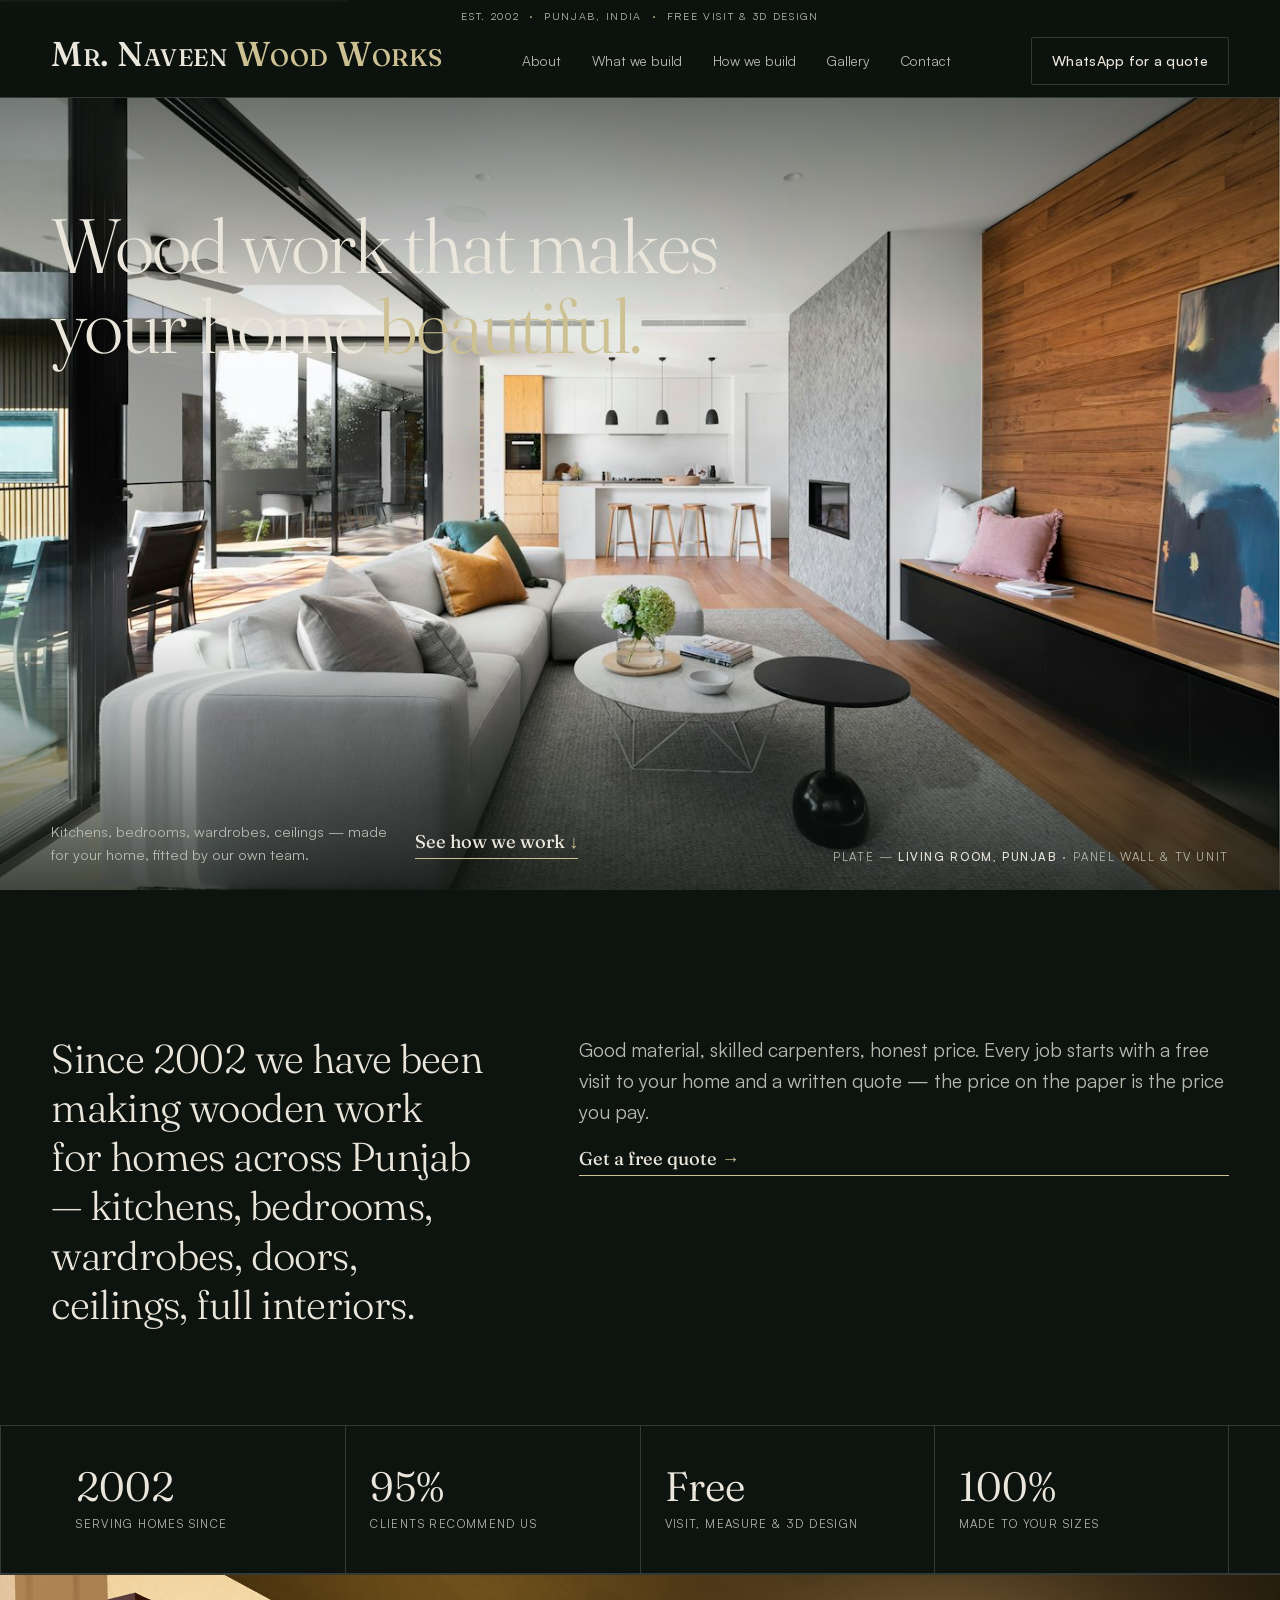
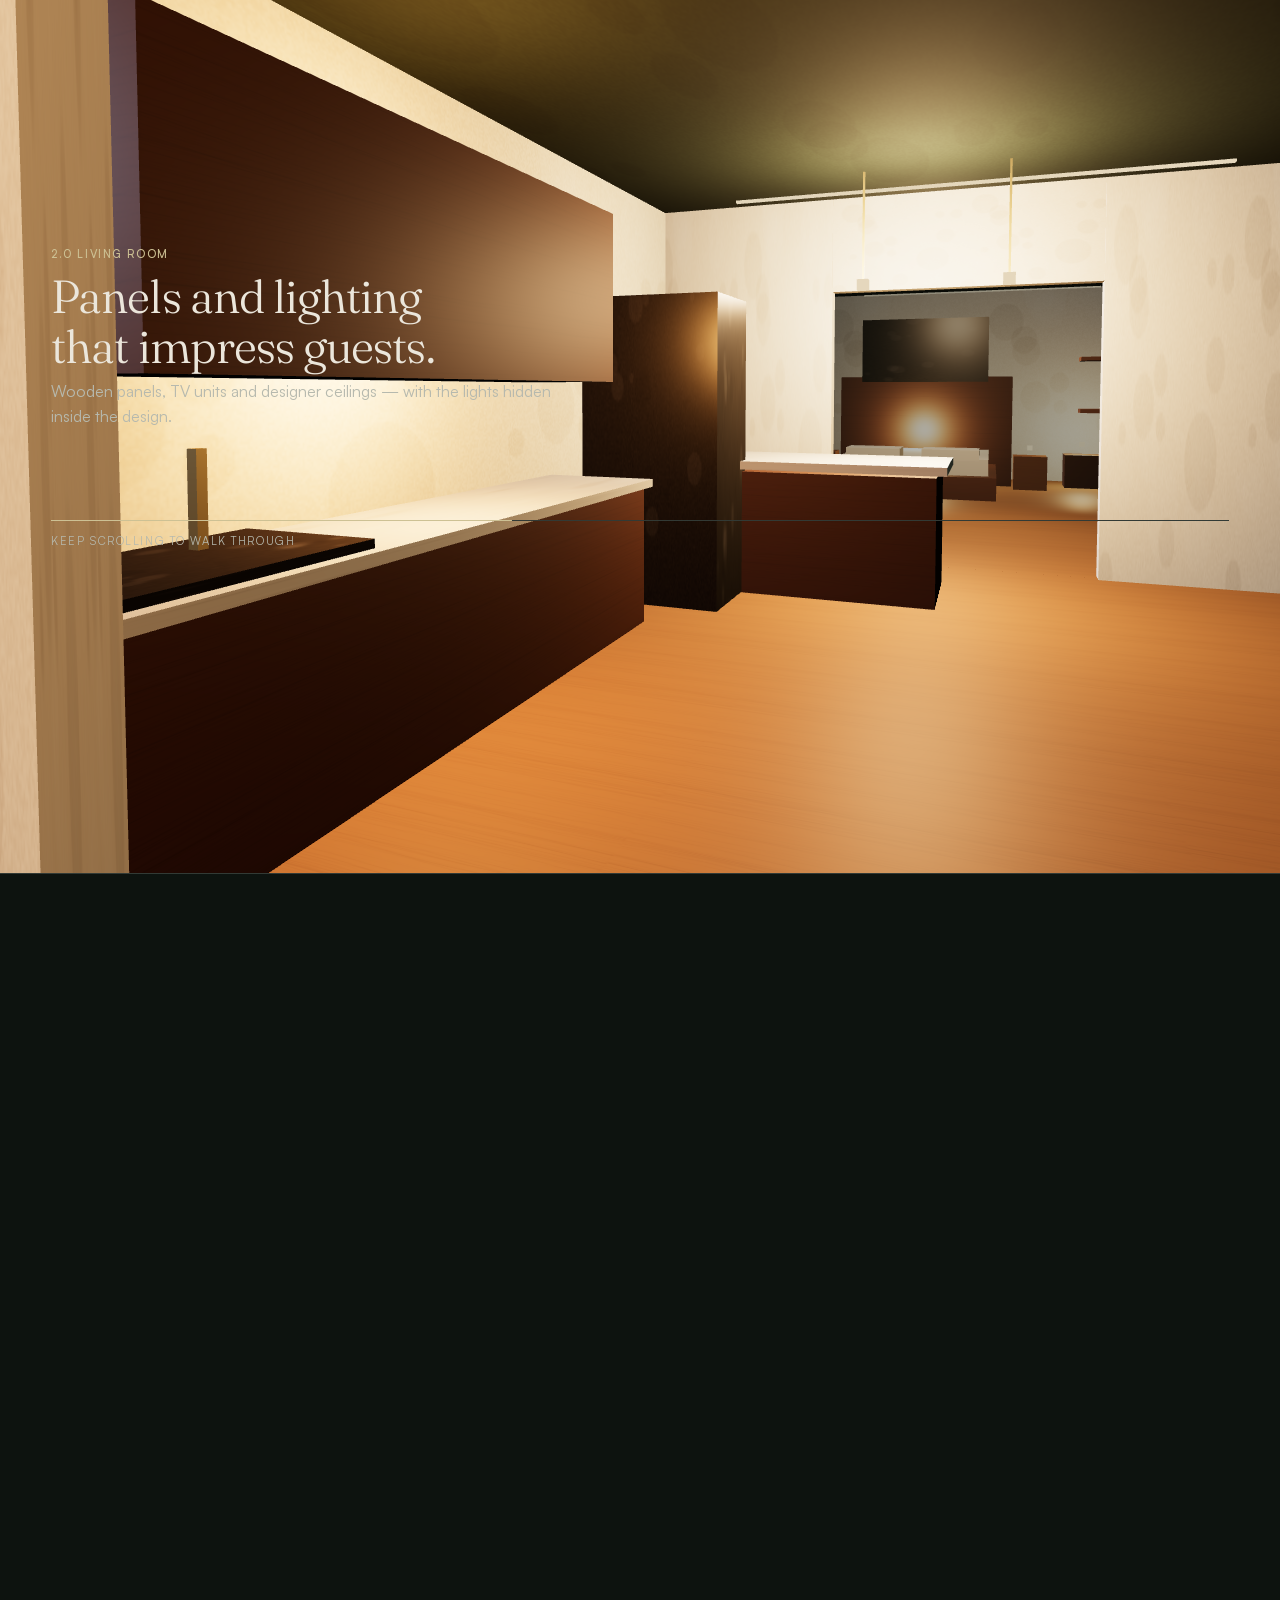
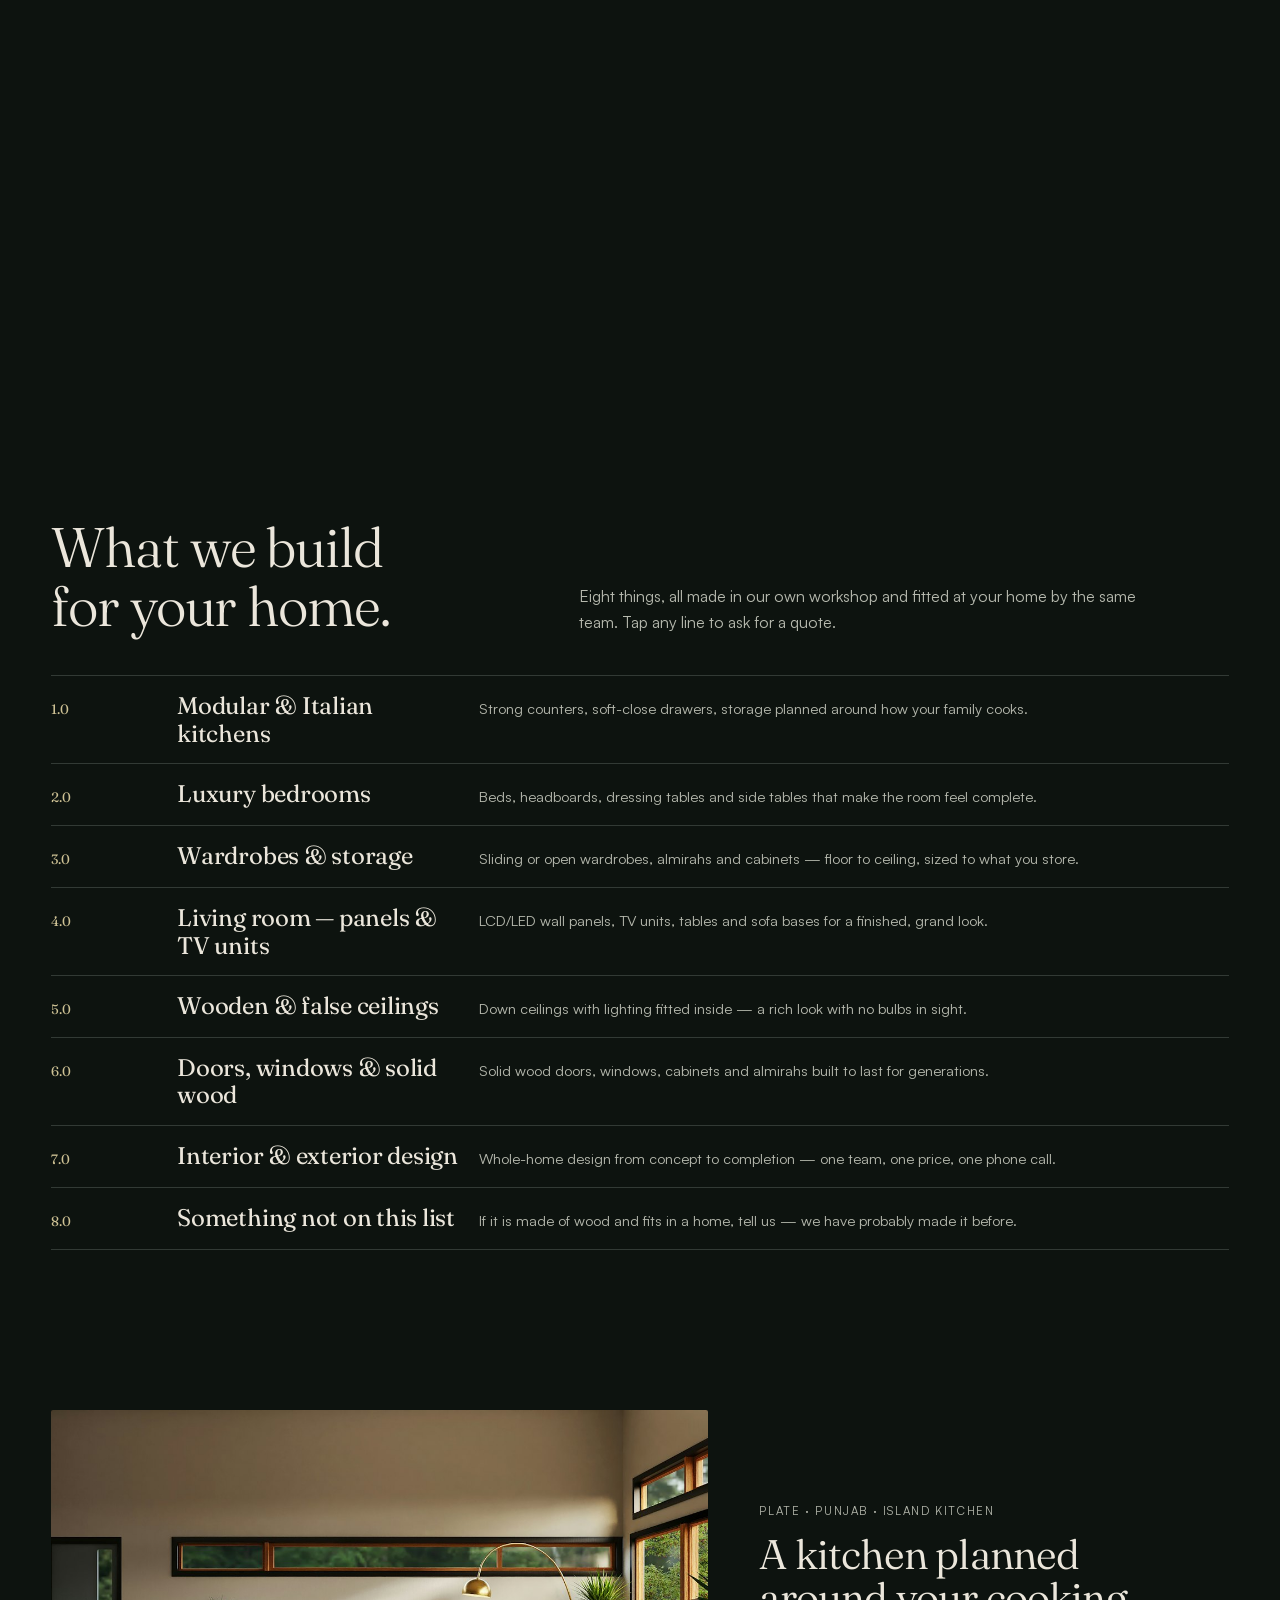
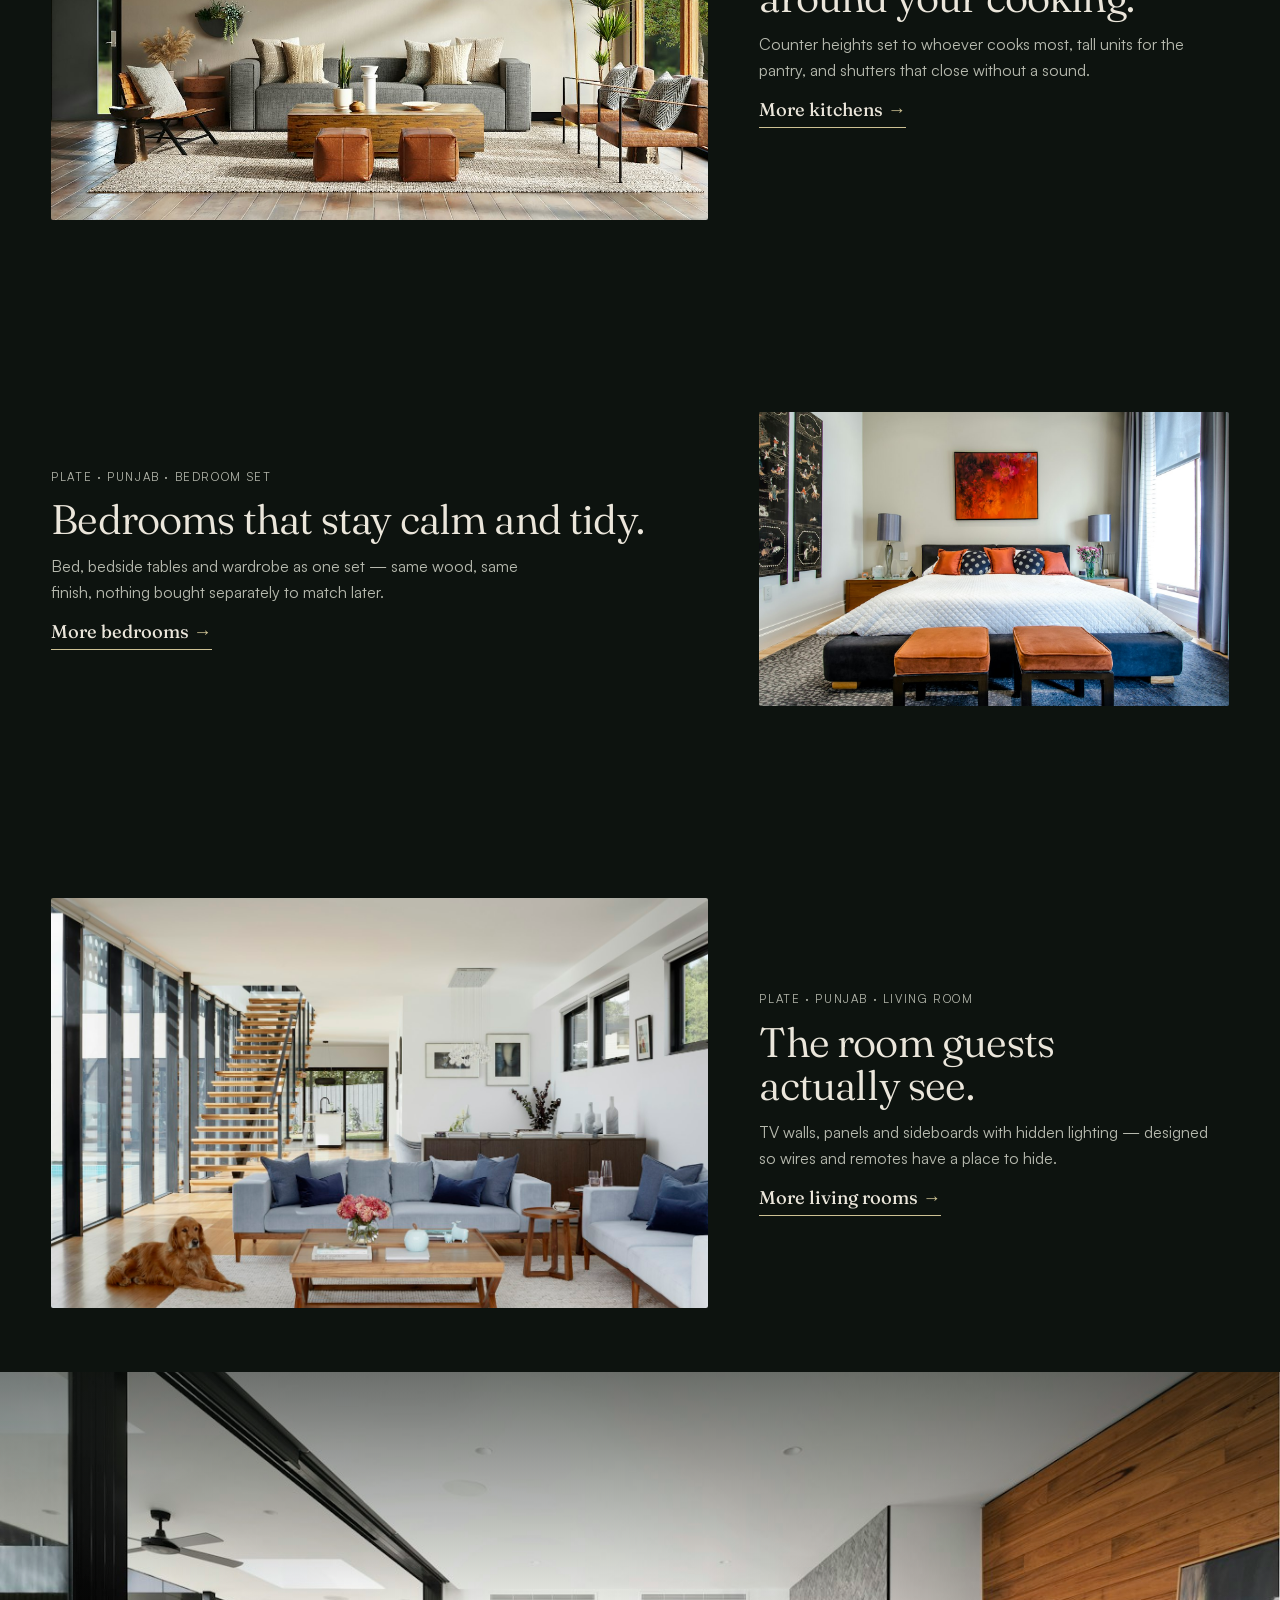
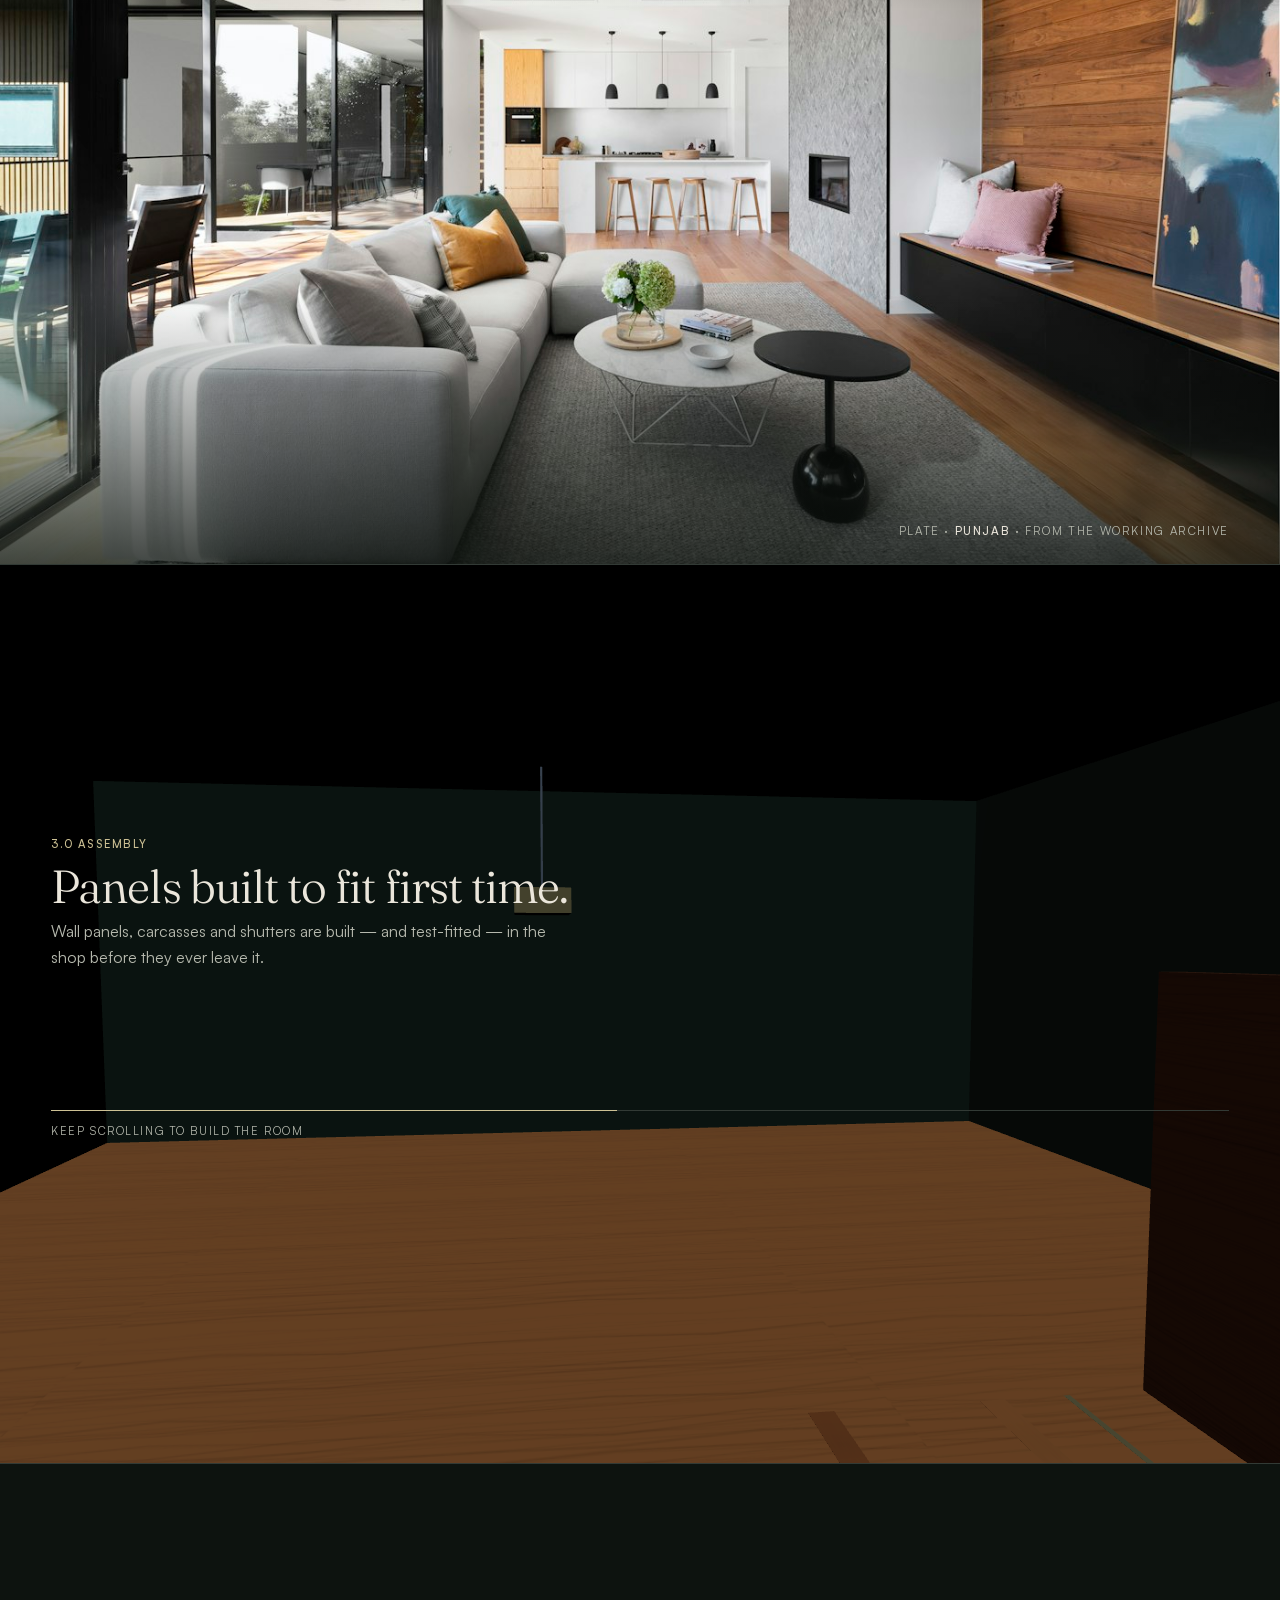
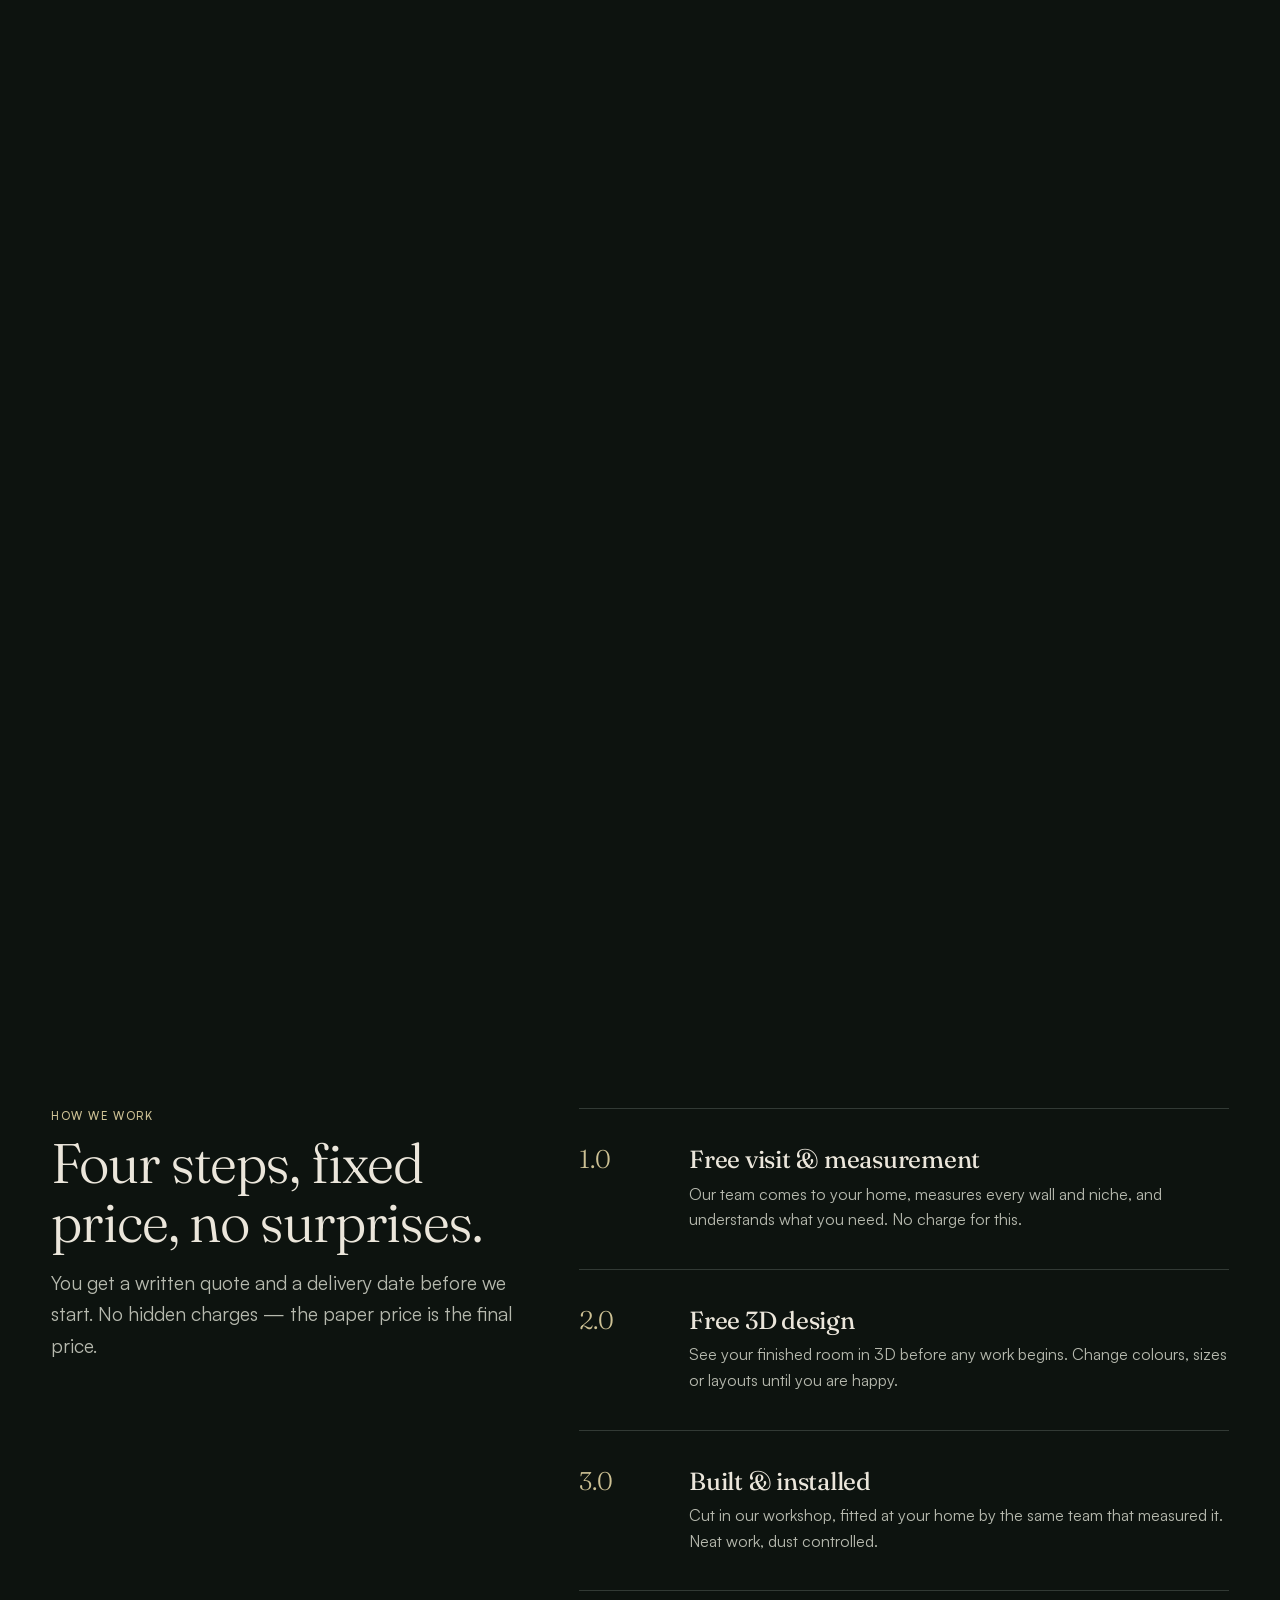
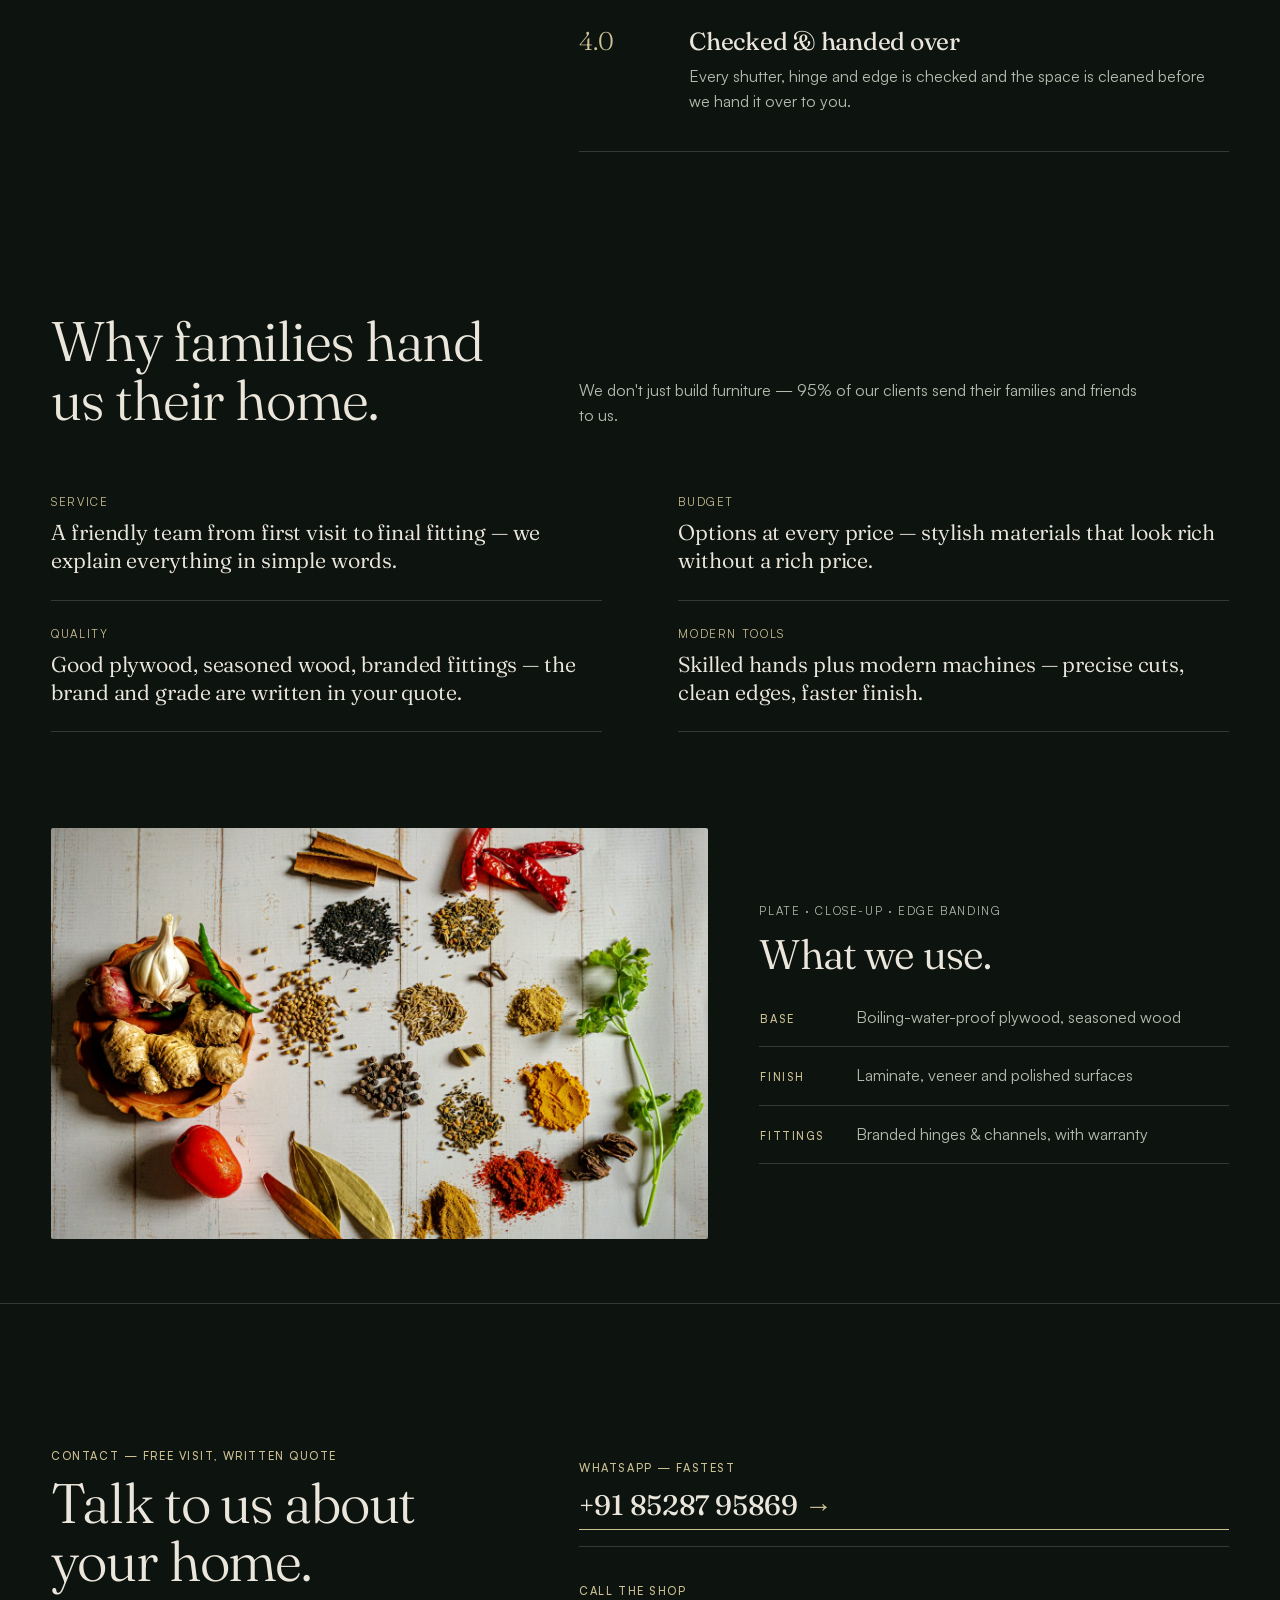
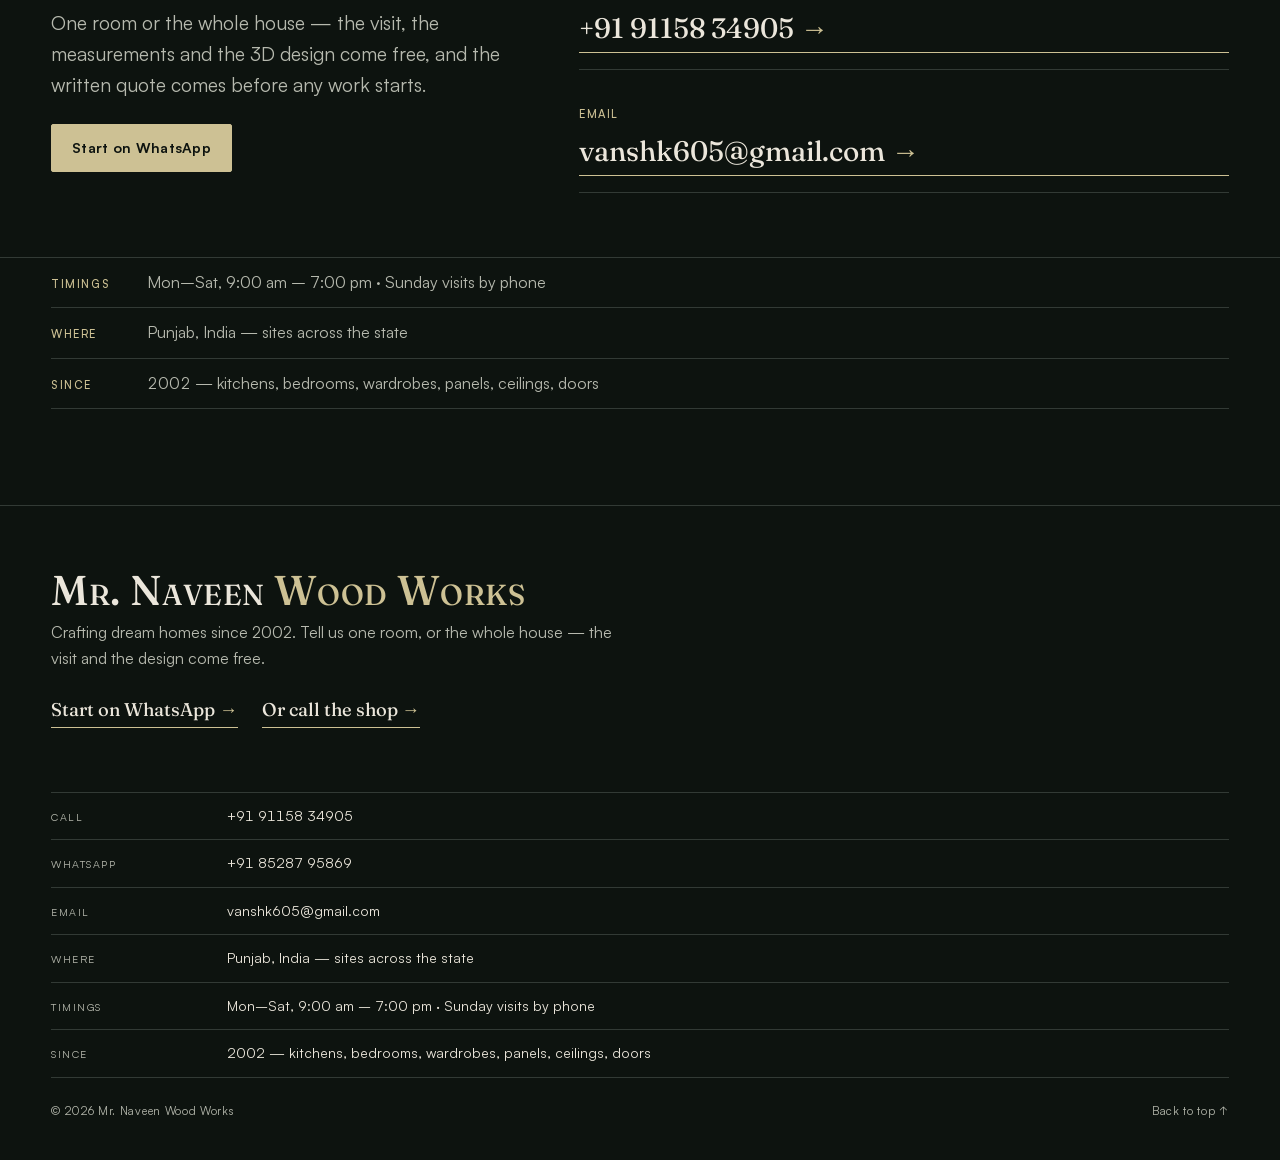
==== commit 653a5d24: "Add How-we-build 3D scroll story (build.js) and Contact section - #build: five-station object choreo" ====
--- a/index.html
+++ b/index.html
@@ -33,7 +33,7 @@
       <nav class="mast__links" id="primary-menu" aria-label="Primary">
         <a href="#about">About</a>
         <a href="#work">What we build</a>
-        <a href="#process">How we work</a>
+        <a href="#build">How we build</a>
         <a href="./gallery.html">Gallery</a>
         <a href="#contact">Contact</a>
       </nav>
@@ -232,12 +232,65 @@
       <p class="fold__caption">Plate · <b>Punjab</b> · from the working archive</p>
     </section>
 
+    <section class="film film--build" id="build" aria-labelledby="build-title">
+      <div class="film__pin">
+        <canvas class="film__canvas" aria-hidden="true"></canvas>
+
+        <div class="film__stage">
+          <p class="film__sr">Scroll to watch how we build — the plan is drawn, boards are cut, wall panels rise, drawers and doors fit, and the lights come on. A 3D story of our process.</p>
+
+          <div class="film__beats">
+            <article class="film__beat is-on" data-beat="0">
+              <span class="film__no label">How we build — 1.0 The plan</span>
+              <h2 class="film__title" id="build-title">Free visit, real measurements.</h2>
+              <p class="film__copy">We come, measure every wall and niche, and see how your family lives in the room. The plan is drawn to your home — not to a catalogue size.</p>
+            </article>
+            <article class="film__beat" data-beat="1">
+              <span class="film__no label">2.0 The cut</span>
+              <h2 class="film__title">Cut on machines, in our workshop.</h2>
+              <p class="film__copy">Boards are cut to the plan on proper machines and edge-banded the same day — not guessed with a hand saw inside your home.</p>
+            </article>
+            <article class="film__beat" data-beat="2">
+              <span class="film__no label">3.0 Assembly</span>
+              <h2 class="film__title">Panels built to fit first time.</h2>
+              <p class="film__copy">Wall panels, carcasses and shutters are built — and test-fitted — in the shop before they ever leave it.</p>
+            </article>
+            <article class="film__beat" data-beat="3">
+              <span class="film__no label">4.0 The fit</span>
+              <h2 class="film__title">One team fits it, clean as it goes.</h2>
+              <p class="film__copy">The same crew that measured fits everything at your home — drawers glided in, doors aligned, hardware tightened, dust swept.</p>
+            </article>
+            <article class="film__beat" data-beat="4">
+              <span class="film__no label">5.0 Handover</span>
+              <h2 class="film__title">Lights on. Room over.</h2>
+              <p class="film__copy">Every shutter opened and closed, every edge checked, the room cleaned — then we show you how to look after it for years.</p>
+            </article>
+          </div>
+
+          <div class="film__rail" aria-hidden="true"><span class="film__railfill"></span></div>
+          <span class="film__hint">Keep scrolling to build the room</span>
+
+          <noscript><p>A 3D story of how we build — enable JavaScript to watch it.</p></noscript>
+        </div>
+      </div>
+
+      <div class="film__sizer" aria-hidden="true"></div>
+
+      <div class="film__fallback" aria-hidden="true" hidden>
+        <img src="./assets/img/office-1.jpg" alt="Planning and measuring a room" loading="lazy" width="1400" height="935" />
+        <img src="./assets/img/detail-1.jpg" alt="Precision joinery being cut" loading="lazy" width="1400" height="934" />
+        <img src="./assets/img/shelf-1.jpg" alt="Wooden panels and shelves built in the workshop" loading="lazy" width="1400" height="2489" />
+        <img src="./assets/img/wardrobe-1.jpg" alt="Fitted wardrobe with aligned doors" loading="lazy" width="1400" height="933" />
+        <img src="./assets/img/living-2.jpg" alt="Finished lit living room at handover" loading="lazy" width="1400" height="952" />
+      </div>
+    </section>
+
     <section class="text-fold" id="process">
       <div class="wrap text-fold__grid">
         <div>
           <p class="label">How we work</p>
-          <h2 class="display" style="margin-top: var(--space-xs);">Four steps, fixed price, no surprises.</h2>
-          <p class="lede" style="margin-top: var(--space-md);">You get a written quote and a delivery date before we start. No hidden charges — the paper price is the final price.</p>
+          <h2 class="display mt-xs">Four steps, fixed price, no surprises.</h2>
+          <p class="lede mt-md">You get a written quote and a delivery date before we start. No hidden charges — the paper price is the final price.</p>
         </div>
         <ol class="steps">
           <li class="step">
@@ -302,9 +355,39 @@
         </div>
       </div>
     </section>
+
+    <section class="text-fold contact" id="contact">
+      <div class="wrap text-fold__grid">
+        <div>
+          <p class="label">Contact — free visit, written quote</p>
+          <h2 class="display mt-xs">Talk to us about your home.</h2>
+          <p class="lede mt-md">One room or the whole house — the visit, the measurements and the 3D design come free, and the written quote comes before any work starts.</p>
+          <p class="mt-lg"><a class="btn-sq btn-sq--fill" href="https://wa.me/918528795869?text=Hello%2C%20I%20would%20like%20a%20free%20quote%20for%20home%20interiors." target="_blank" rel="noopener">Start on WhatsApp</a></p>
+        </div>
+        <div class="contact__rows tnum">
+          <div class="contact__row">
+            <span class="label">WhatsApp — fastest</span>
+            <a class="tlink tlink--big" href="https://wa.me/918528795869?text=Hello%2C%20I%20would%20like%20a%20free%20quote%20for%20home%20interiors." target="_blank" rel="noopener">+91 85287 95869 <span class="arr">→</span></a>
+          </div>
+          <div class="contact__row">
+            <span class="label">Call the shop</span>
+            <a class="tlink tlink--big" href="tel:+919115834905">+91 91158 34905 <span class="arr">→</span></a>
+          </div>
+          <div class="contact__row">
+            <span class="label">Email</span>
+            <a class="tlink tlink--big" href="mailto:vanshk605@gmail.com">vanshk605@gmail.com <span class="arr">→</span></a>
+          </div>
+        </div>
+      </div>
+      <div class="wrap contact__meta tnum">
+        <p><span class="label">Timings</span>Mon–Sat, 9:00 am – 7:00 pm · Sunday visits by phone</p>
+        <p><span class="label">Where</span>Punjab, India — sites across the state</p>
+        <p><span class="label">Since</span>2002 — kitchens, bedrooms, wardrobes, panels, ceilings, doors</p>
+      </div>
+    </section>
   </main>
 
-  <footer class="colophon" id="contact">
+  <footer class="colophon">
     <div class="wrap">
       <p class="colophon__word entrance">Mr. Naveen <em>Wood Works</em></p>
       <p class="colophon__lede">Crafting dream homes since 2002. Tell us one room, or the whole house — the visit and the design come free.</p>
--- a/assets/revamp.css
+++ b/assets/revamp.css
@@ -323,7 +323,7 @@
 .film__sizer { height: 300vh; height: 300svh; pointer-events: none; }
 .film__canvas { position: absolute; inset: 0; width: 100%; height: 100%; display: block; }
 .film__stage {
-  position: relative; width: min(1320px, 100%); margin-inline: auto;
+  position: relative; z-index: var(--z-raised); width: min(1320px, 100%); margin-inline: auto;
   padding: 0 var(--page-gutter) clamp(4rem, 10vh, 7rem); min-height: 74svh;
   display: flex; flex-direction: column; justify-content: flex-end;
 }
@@ -345,16 +345,16 @@
 .film__fallback { position: relative; }
 .film__fallback img { position: absolute; inset: 0; width: 100%; height: 100%; object-fit: cover; opacity: 0; transition: opacity var(--dur-long) var(--ease-out); }
 .film__fallback img.is-on { opacity: 1; }
-.film.is-fallback .film__pin { height: 100svh; }
-.film.is-fallback .film__fallback img { position: absolute; }
 .film.is-reduced .film__pin { position: static; }
 .film.is-reduced .film__sizer { display: none; }
 .film.is-reduced .film__canvas { display: none; }
 .film.is-reduced .film__fallback { position: static; display: grid; gap: var(--space-md); padding: var(--space-xl) var(--page-gutter) var(--space-2xl); }
-.film.is-reduced .film__fallback img { position: static; opacity: 1; aspect-ratio: 4 / 3; }
+.film.is-reduced .film__fallback img { position: static; opacity: 1; aspect-ratio: 16 / 10; }
+.film.is-reduced .film__stage { min-height: 0; padding-top: var(--space-2xl); }
 .film.is-reduced .film__beats { min-height: 0; display: grid; gap: var(--space-xl); }
 .film.is-reduced .film__beat { position: static; opacity: 1; transform: none; }
 .film.is-reduced .film__rail, .film.is-reduced .film__hint { display: none; }
+
 
 /* ---------- gallery: index head, plates, filters, lightbox ---------- */
 .gal-head { padding-block: var(--space-3xl) var(--space-xl); }
@@ -451,3 +451,19 @@
   }
   .entrance { opacity: 1; transform: none; animation: none; }
 }
+
+/* ---------- shared spacing utilities (tokens only) ---------- */
+.mt-xs { margin-top: var(--space-xs); } .mt-md { margin-top: var(--space-md); } .mt-lg { margin-top: var(--space-lg); }
+
+/* ---------- contact ---------- */
+.contact { border-top: var(--rule-hair) solid var(--color-rule); }
+.contact__rows { display: grid; gap: var(--space-lg); align-content: center; }
+.contact__row { display: grid; gap: var(--space-2xs); border-bottom: var(--rule-hair) solid var(--color-rule); padding-block: var(--space-sm) var(--space-md); }
+.contact__row .tlink { font-size: clamp(1.25rem, 2.2vw, 1.9rem); }
+.contact__meta { margin-top: var(--space-2xl); border-top: var(--rule-hair) solid var(--color-rule); display: grid; gap: 0; }
+.contact__meta p { display: flex; flex-wrap: wrap; align-items: baseline; gap: var(--space-md); padding-block: var(--space-sm); border-bottom: var(--rule-hair) solid var(--color-rule); color: var(--color-muted); }
+.contact__meta .label { width: 10ch; flex: none; }
+@media (max-width: 40rem) { .contact__meta .label { width: auto; } }
+
+/* ---------- how-we-build story (scene bg is set in build.js; chrome inherited) ---------- */
+.film--build .film__pin { background: var(--color-paper-2); }
